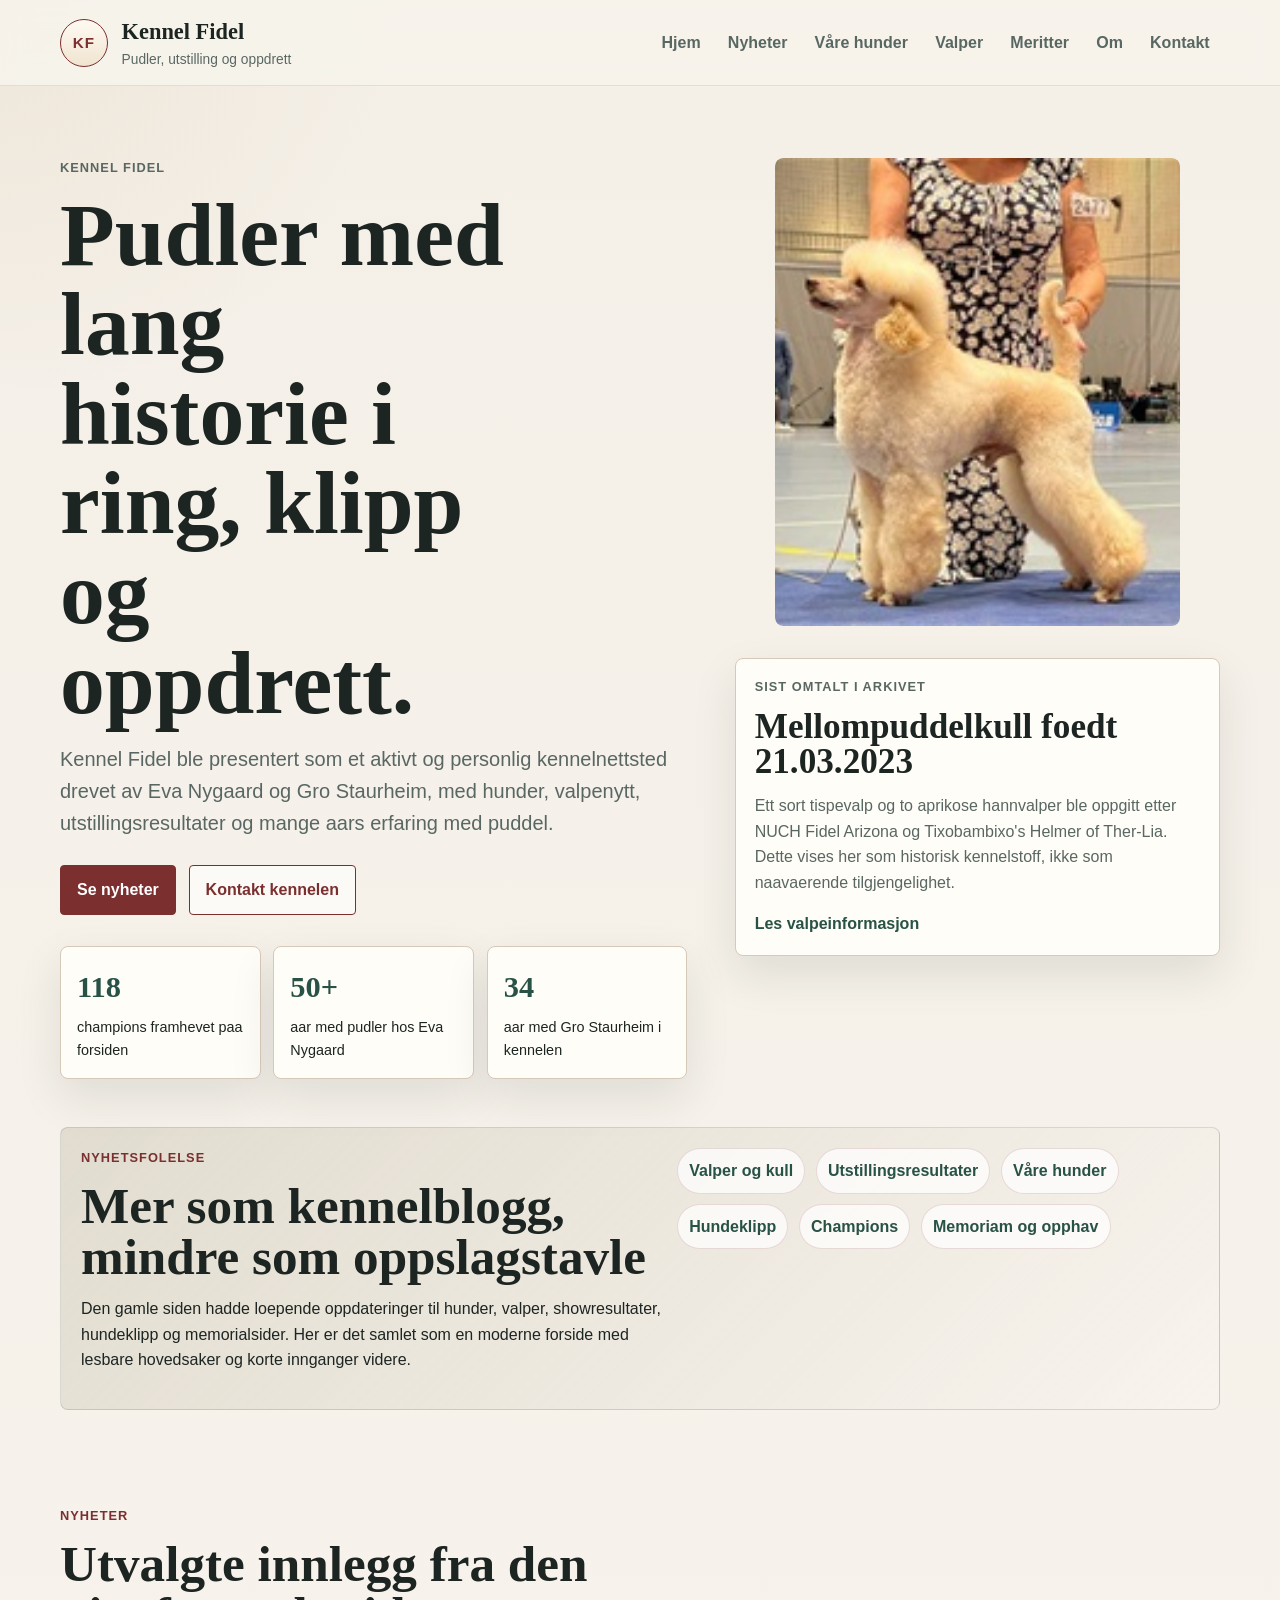
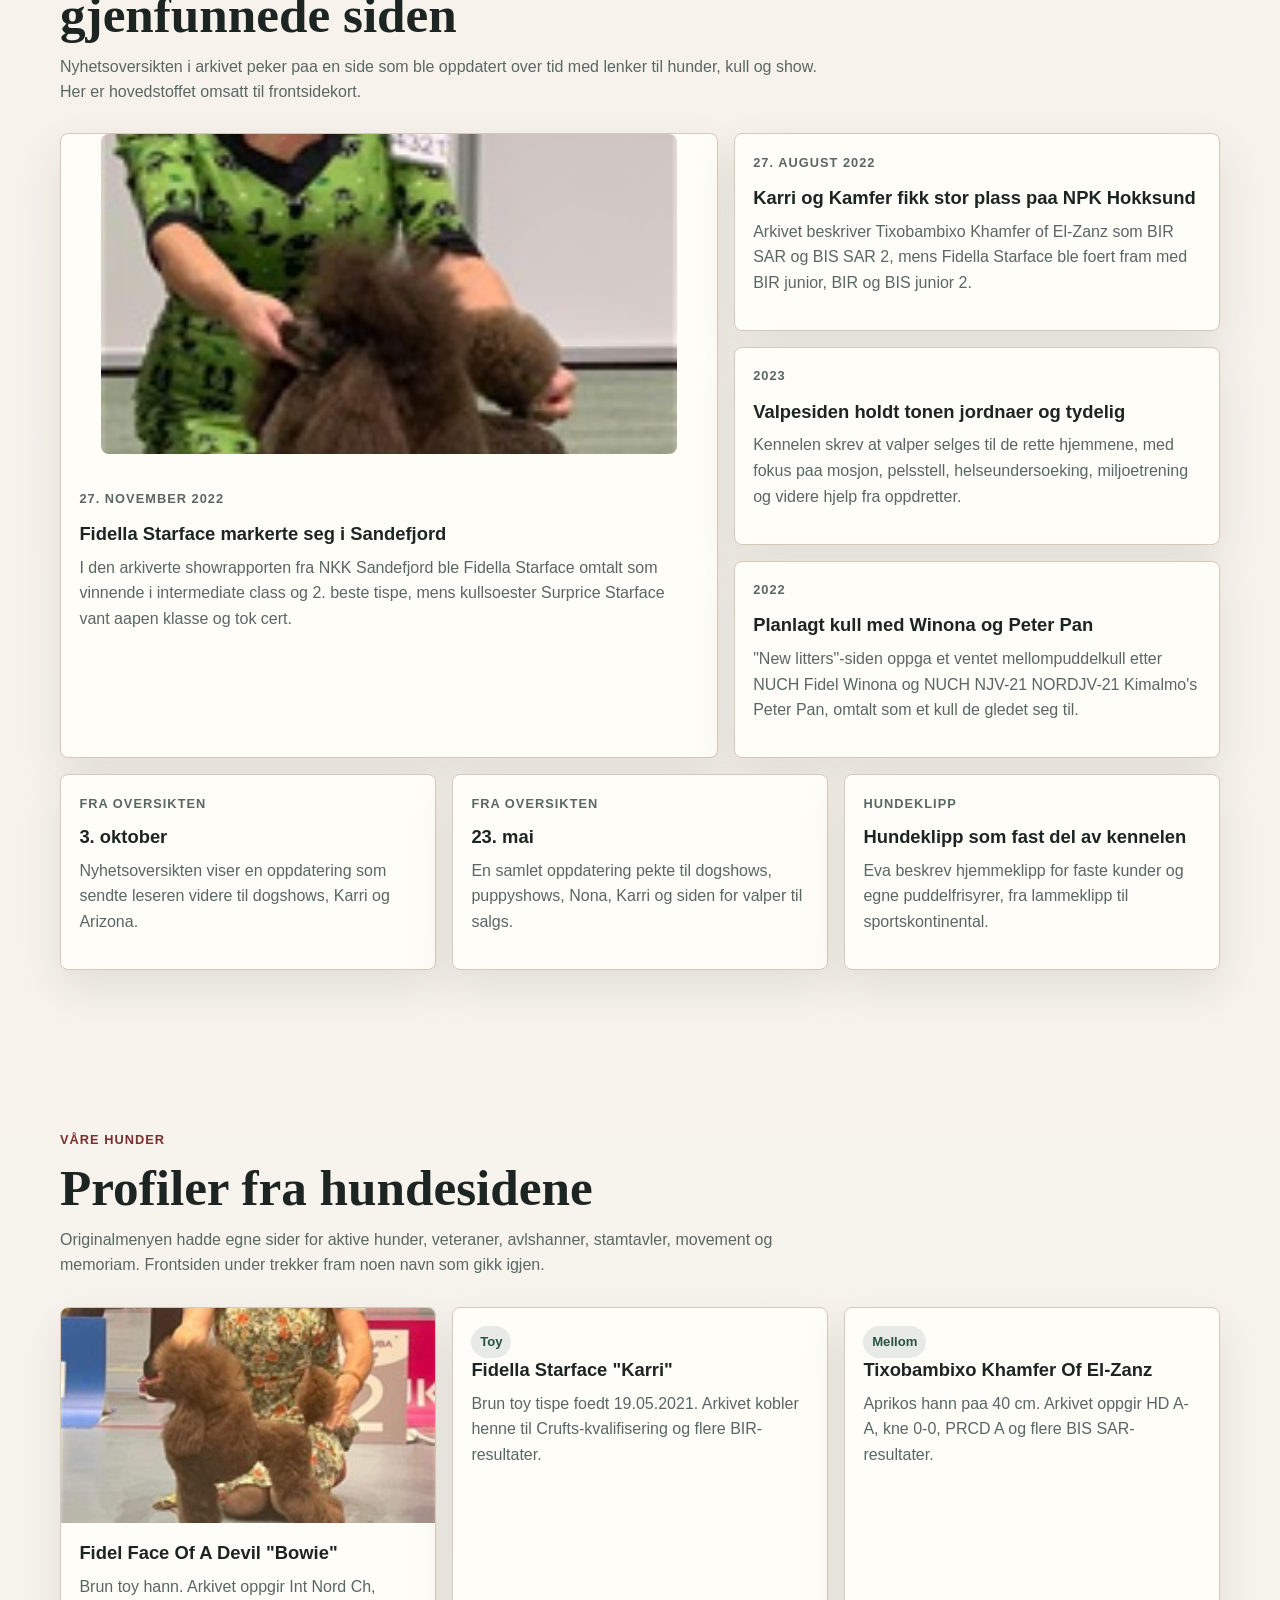
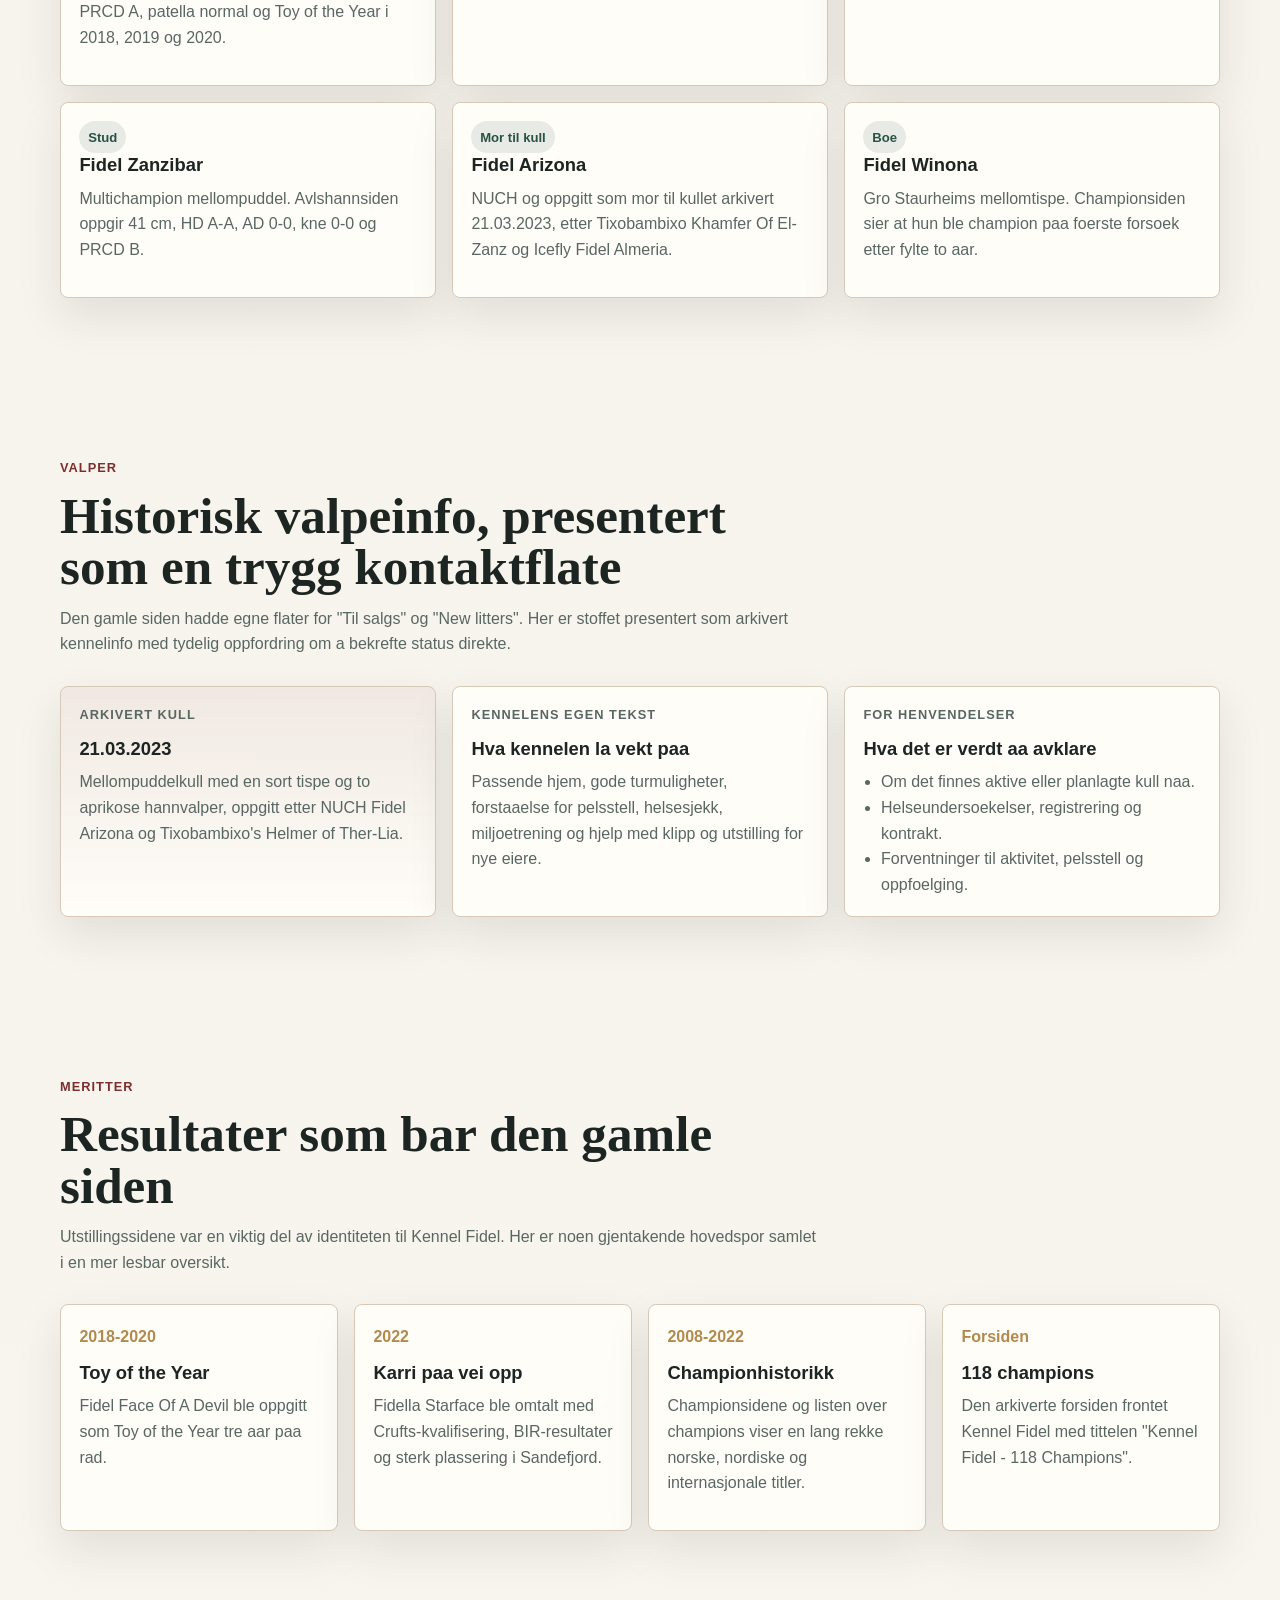
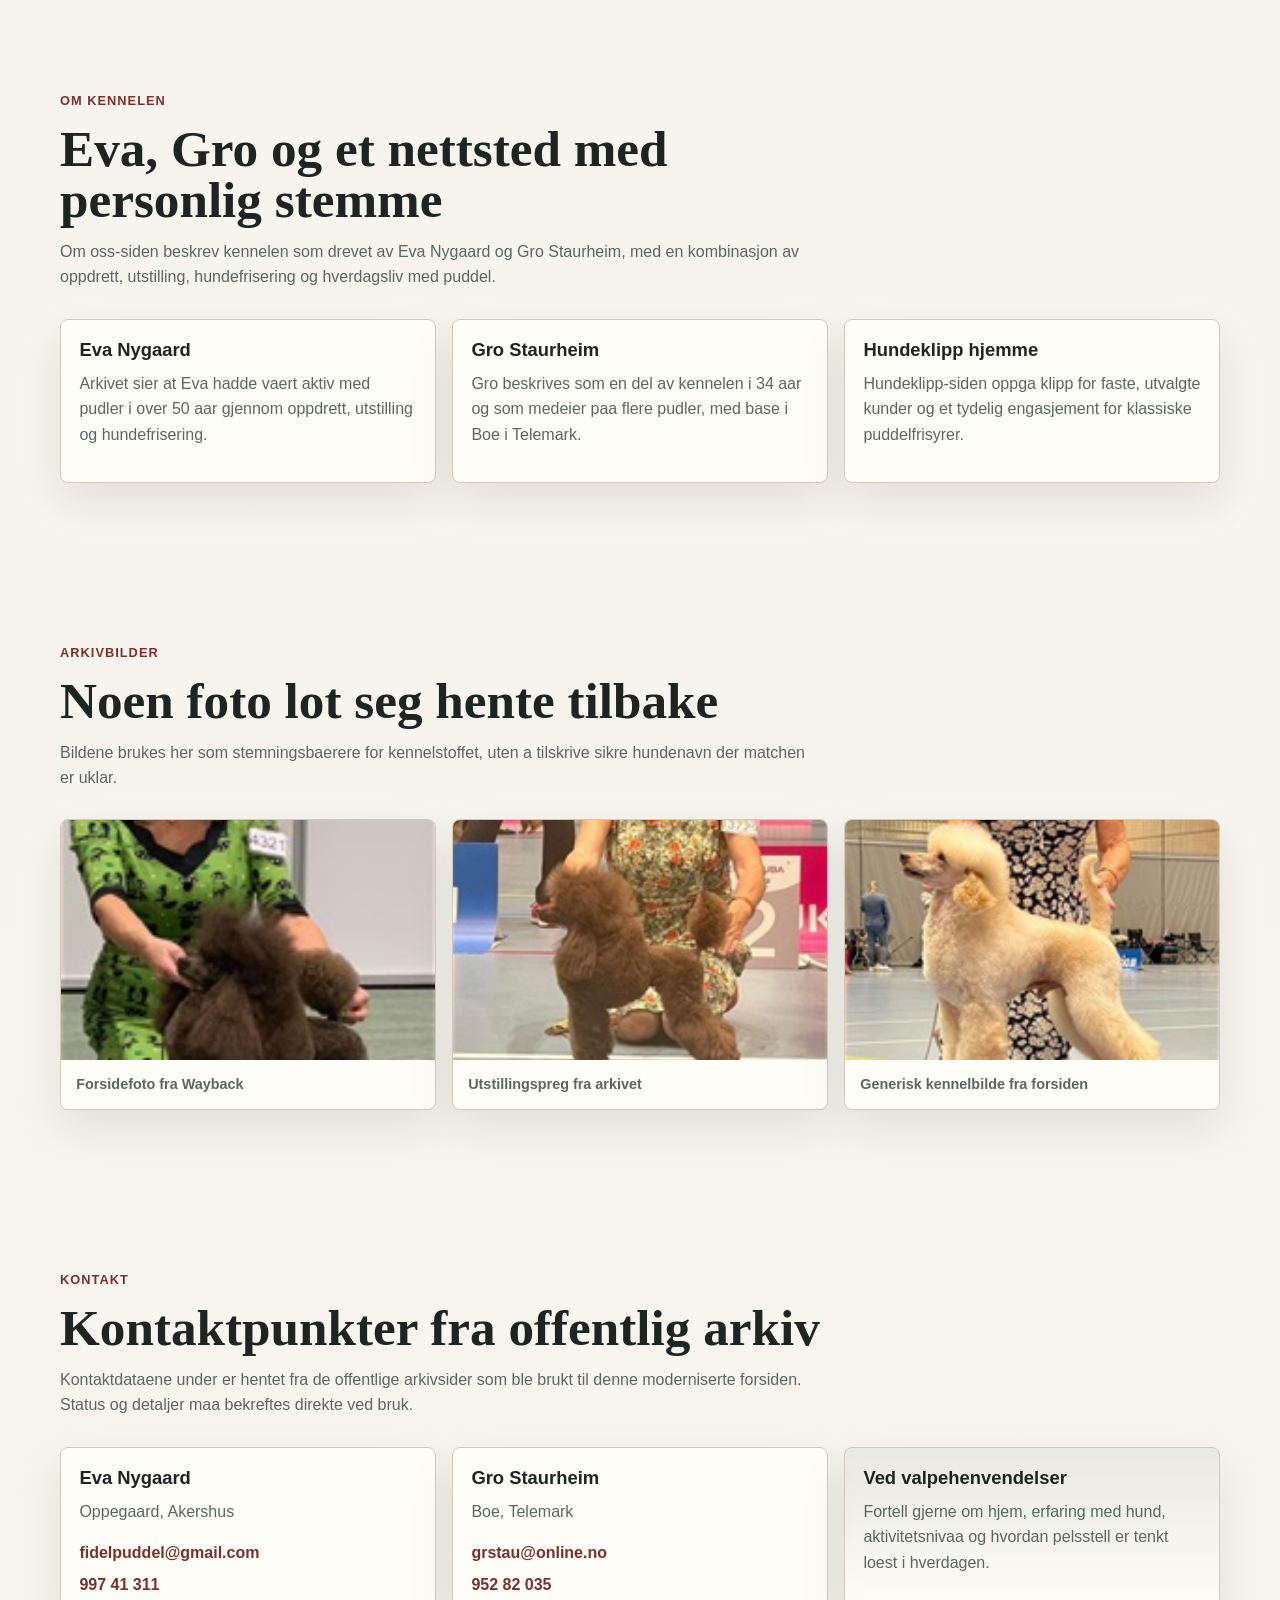
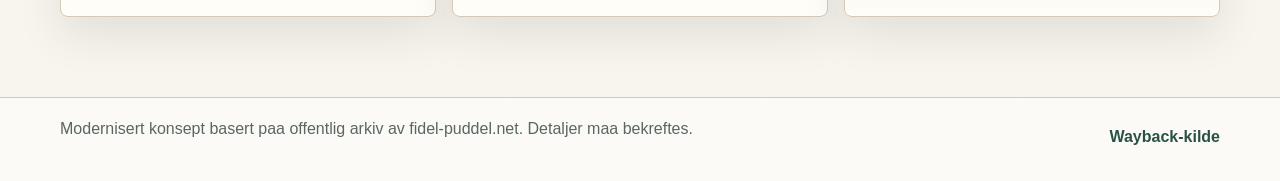
==== index.html @ 14605858 "Refocus site as kennel blog homepage" ====
<!doctype html>
<html lang="no">
  <head>
    <meta charset="utf-8">
    <meta name="viewport" content="width=device-width, initial-scale=1">
    <title>Kennel Fidel | Nyheter, hunder og valpeinfo</title>
    <meta name="description" content="Kennel Fidel samlet som en moderne kennel- og bloggforside med nyheter, hundeprofiler, valpeinformasjon og kontakt.">
    <link rel="stylesheet" href="styles.css">
  </head>
  <body>
    <a class="skip-link" href="#main">Hopp til innhold</a>

    <header class="site-header" id="top">
      <div class="shell header-row">
        <a class="brand" href="#top" aria-label="Kennel Fidel forside">
          <span class="brand-mark">KF</span>
          <span class="brand-copy">
            <strong>Kennel Fidel</strong>
            <small>Pudler, utstilling og oppdrett</small>
          </span>
        </a>
        <nav class="site-nav" aria-label="Hovedmeny">
          <a href="#hjem">Hjem</a>
          <a href="#nyheter">Nyheter</a>
          <a href="#hunder">Våre hunder</a>
          <a href="#valper">Valper</a>
          <a href="#meritter">Meritter</a>
          <a href="#om">Om</a>
          <a href="#kontakt">Kontakt</a>
        </nav>
      </div>
    </header>

    <main id="main">
      <section class="hero" id="hjem">
        <div class="shell hero-grid">
          <div class="hero-copy">
            <p class="eyebrow">Kennel Fidel</p>
            <h1>Pudler med lang historie i ring, klipp og oppdrett.</h1>
            <p class="lead">
              Kennel Fidel ble presentert som et aktivt og personlig kennelnettsted drevet av
              Eva Nygaard og Gro Staurheim, med hunder, valpenytt, utstillingsresultater og
              mange aars erfaring med puddel.
            </p>
            <div class="hero-actions">
              <a class="button primary" href="#nyheter">Se nyheter</a>
              <a class="button secondary" href="#kontakt">Kontakt kennelen</a>
            </div>
            <ul class="hero-facts" aria-label="Hurtigfakta">
              <li>
                <strong>118</strong>
                <span>champions framhevet paa forsiden</span>
              </li>
              <li>
                <strong>50+</strong>
                <span>aar med pudler hos Eva Nygaard</span>
              </li>
              <li>
                <strong>34</strong>
                <span>aar med Gro Staurheim i kennelen</span>
              </li>
            </ul>
          </div>

          <div class="hero-rail">
            <figure class="hero-photo">
              <img src="assets/photos/archive-dog-04.jpg" alt="Lys puddel oppstilt paa hundeutstilling">
            </figure>
            <article class="latest-card">
              <p class="card-label">Sist omtalt i arkivet</p>
              <h2>Mellompuddelkull foedt 21.03.2023</h2>
              <p>
                Ett sort tispevalp og to aprikose hannvalper ble oppgitt etter NUCH Fidel
                Arizona og Tixobambixo's Helmer of Ther-Lia. Dette vises her som historisk
                kennelstoff, ikke som naavaerende tilgjengelighet.
              </p>
              <a class="text-link" href="#valper">Les valpeinformasjon</a>
            </article>
          </div>
        </div>
      </section>

      <section class="overview-band">
        <div class="shell overview-grid">
          <article>
            <p class="band-kicker">Nyhetsfolelse</p>
            <h2>Mer som kennelblogg, mindre som oppslagstavle</h2>
            <p>
              Den gamle siden hadde loepende oppdateringer til hunder, valper, showresultater,
              hundeklipp og memorialsider. Her er det samlet som en moderne forside med
              lesbare hovedsaker og korte innganger videre.
            </p>
          </article>
          <div class="band-list" aria-label="Temaer fra originalsidene">
            <span>Valper og kull</span>
            <span>Utstillingsresultater</span>
            <span>Våre hunder</span>
            <span>Hundeklipp</span>
            <span>Champions</span>
            <span>Memoriam og opphav</span>
          </div>
        </div>
      </section>

      <section class="section shell" id="nyheter">
        <div class="section-heading">
          <p class="eyebrow">Nyheter</p>
          <h2>Utvalgte innlegg fra den gjenfunnede siden</h2>
          <p>
            Nyhetsoversikten i arkivet peker paa en side som ble oppdatert over tid med lenker
            til hunder, kull og show. Her er hovedstoffet omsatt til frontsidekort.
          </p>
        </div>

        <div class="news-layout">
          <article class="feature-story">
            <figure>
              <img src="assets/photos/archive-dog-02.jpg" alt="Puddel fotografert i utstillingsoppsett">
            </figure>
            <div class="story-body">
              <p class="story-date">27. november 2022</p>
              <h3>Fidella Starface markerte seg i Sandefjord</h3>
              <p>
                I den arkiverte showrapporten fra NKK Sandefjord ble Fidella Starface omtalt
                som vinnende i intermediate class og 2. beste tispe, mens kullsoester
                Surprice Starface vant aapen klasse og tok cert.
              </p>
            </div>
          </article>

          <div class="story-stack">
            <article class="story-card">
              <p class="story-date">27. august 2022</p>
              <h3>Karri og Kamfer fikk stor plass paa NPK Hokksund</h3>
              <p>
                Arkivet beskriver Tixobambixo Khamfer of El-Zanz som BIR SAR og BIS SAR 2,
                mens Fidella Starface ble foert fram med BIR junior, BIR og BIS junior 2.
              </p>
            </article>
            <article class="story-card">
              <p class="story-date">2023</p>
              <h3>Valpesiden holdt tonen jordnaer og tydelig</h3>
              <p>
                Kennelen skrev at valper selges til de rette hjemmene, med fokus paa mosjon,
                pelsstell, helseundersoeking, miljoetrening og videre hjelp fra oppdretter.
              </p>
            </article>
            <article class="story-card">
              <p class="story-date">2022</p>
              <h3>Planlagt kull med Winona og Peter Pan</h3>
              <p>
                "New litters"-siden oppga et ventet mellompuddelkull etter NUCH Fidel Winona
                og NUCH NJV-21 NORDJV-21 Kimalmo's Peter Pan, omtalt som et kull de gledet seg til.
              </p>
            </article>
          </div>
        </div>

        <div class="post-grid">
          <article class="post-card">
            <p class="card-label">Fra oversikten</p>
            <h3>3. oktober</h3>
            <p>Nyhetsoversikten viser en oppdatering som sendte leseren videre til dogshows, Karri og Arizona.</p>
          </article>
          <article class="post-card">
            <p class="card-label">Fra oversikten</p>
            <h3>23. mai</h3>
            <p>En samlet oppdatering pekte til dogshows, puppyshows, Nona, Karri og siden for valper til salgs.</p>
          </article>
          <article class="post-card">
            <p class="card-label">Hundeklipp</p>
            <h3>Hundeklipp som fast del av kennelen</h3>
            <p>Eva beskrev hjemmeklipp for faste kunder og egne puddelfrisyrer, fra lammeklipp til sportskontinental.</p>
          </article>
        </div>
      </section>

      <section class="section shell dogs-section" id="hunder">
        <div class="section-heading">
          <p class="eyebrow">Våre hunder</p>
          <h2>Profiler fra hundesidene</h2>
          <p>
            Originalmenyen hadde egne sider for aktive hunder, veteraner, avlshanner,
            stamtavler, movement og memoriam. Frontsiden under trekker fram noen navn som gikk igjen.
          </p>
        </div>

        <div class="dog-grid">
          <article class="dog-card dog-card-photo">
            <figure>
              <img src="assets/photos/archive-dog-03.jpg" alt="Puddel fotografert paa utstilling">
            </figure>
            <div class="dog-copy">
              <h3>Fidel Face Of A Devil "Bowie"</h3>
              <p>Brun toy hann. Arkivet oppgir Int Nord Ch, PRCD A, patella normal og Toy of the Year i 2018, 2019 og 2020.</p>
            </div>
          </article>

          <article class="dog-card">
            <div class="dog-badge">Toy</div>
            <h3>Fidella Starface "Karri"</h3>
            <p>Brun toy tispe foedt 19.05.2021. Arkivet kobler henne til Crufts-kvalifisering og flere BIR-resultater.</p>
          </article>

          <article class="dog-card">
            <div class="dog-badge">Mellom</div>
            <h3>Tixobambixo Khamfer Of El-Zanz</h3>
            <p>Aprikos hann paa 40 cm. Arkivet oppgir HD A-A, kne 0-0, PRCD A og flere BIS SAR-resultater.</p>
          </article>

          <article class="dog-card">
            <div class="dog-badge">Stud</div>
            <h3>Fidel Zanzibar</h3>
            <p>Multichampion mellompuddel. Avlshannsiden oppgir 41 cm, HD A-A, AD 0-0, kne 0-0 og PRCD B.</p>
          </article>

          <article class="dog-card">
            <div class="dog-badge">Mor til kull</div>
            <h3>Fidel Arizona</h3>
            <p>NUCH og oppgitt som mor til kullet arkivert 21.03.2023, etter Tixobambixo Khamfer Of El-Zanz og Icefly Fidel Almeria.</p>
          </article>

          <article class="dog-card">
            <div class="dog-badge">Boe</div>
            <h3>Fidel Winona</h3>
            <p>Gro Staurheims mellomtispe. Championsiden sier at hun ble champion paa foerste forsoek etter fylte to aar.</p>
          </article>
        </div>
      </section>

      <section class="section shell puppies-section" id="valper">
        <div class="section-heading">
          <p class="eyebrow">Valper</p>
          <h2>Historisk valpeinfo, presentert som en trygg kontaktflate</h2>
          <p>
            Den gamle siden hadde egne flater for "Til salgs" og "New litters". Her er stoffet
            presentert som arkivert kennelinfo med tydelig oppfordring om a bekrefte status direkte.
          </p>
        </div>

        <div class="puppy-grid">
          <article class="puppy-card emphasis">
            <p class="card-label">Arkivert kull</p>
            <h3>21.03.2023</h3>
            <p>
              Mellompuddelkull med en sort tispe og to aprikose hannvalper, oppgitt etter
              NUCH Fidel Arizona og Tixobambixo's Helmer of Ther-Lia.
            </p>
          </article>

          <article class="puppy-card">
            <p class="card-label">Kennelens egen tekst</p>
            <h3>Hva kennelen la vekt paa</h3>
            <p>
              Passende hjem, gode turmuligheter, forstaaelse for pelsstell, helsesjekk,
              miljoetrening og hjelp med klipp og utstilling for nye eiere.
            </p>
          </article>

          <article class="puppy-card">
            <p class="card-label">For henvendelser</p>
            <h3>Hva det er verdt aa avklare</h3>
            <ul>
              <li>Om det finnes aktive eller planlagte kull naa.</li>
              <li>Helseundersoekelser, registrering og kontrakt.</li>
              <li>Forventninger til aktivitet, pelsstell og oppfoelging.</li>
            </ul>
          </article>
        </div>
      </section>

      <section class="section shell merits-section" id="meritter">
        <div class="section-heading">
          <p class="eyebrow">Meritter</p>
          <h2>Resultater som bar den gamle siden</h2>
          <p>
            Utstillingssidene var en viktig del av identiteten til Kennel Fidel. Her er noen
            gjentakende hovedspor samlet i en mer lesbar oversikt.
          </p>
        </div>

        <div class="merit-grid">
          <article class="merit-card">
            <span>2018-2020</span>
            <h3>Toy of the Year</h3>
            <p>Fidel Face Of A Devil ble oppgitt som Toy of the Year tre aar paa rad.</p>
          </article>
          <article class="merit-card">
            <span>2022</span>
            <h3>Karri paa vei opp</h3>
            <p>Fidella Starface ble omtalt med Crufts-kvalifisering, BIR-resultater og sterk plassering i Sandefjord.</p>
          </article>
          <article class="merit-card">
            <span>2008-2022</span>
            <h3>Championhistorikk</h3>
            <p>Championsidene og listen over champions viser en lang rekke norske, nordiske og internasjonale titler.</p>
          </article>
          <article class="merit-card">
            <span>Forsiden</span>
            <h3>118 champions</h3>
            <p>Den arkiverte forsiden frontet Kennel Fidel med tittelen "Kennel Fidel - 118 Champions".</p>
          </article>
        </div>
      </section>

      <section class="section shell about-section" id="om">
        <div class="section-heading">
          <p class="eyebrow">Om kennelen</p>
          <h2>Eva, Gro og et nettsted med personlig stemme</h2>
          <p>
            Om oss-siden beskrev kennelen som drevet av Eva Nygaard og Gro Staurheim, med
            en kombinasjon av oppdrett, utstilling, hundefrisering og hverdagsliv med puddel.
          </p>
        </div>

        <div class="about-grid">
          <article class="about-card">
            <h3>Eva Nygaard</h3>
            <p>Arkivet sier at Eva hadde vaert aktiv med pudler i over 50 aar gjennom oppdrett, utstilling og hundefrisering.</p>
          </article>
          <article class="about-card">
            <h3>Gro Staurheim</h3>
            <p>Gro beskrives som en del av kennelen i 34 aar og som medeier paa flere pudler, med base i Boe i Telemark.</p>
          </article>
          <article class="about-card">
            <h3>Hundeklipp hjemme</h3>
            <p>Hundeklipp-siden oppga klipp for faste, utvalgte kunder og et tydelig engasjement for klassiske puddelfrisyrer.</p>
          </article>
        </div>
      </section>

      <section class="section shell gallery-section">
        <div class="section-heading">
          <p class="eyebrow">Arkivbilder</p>
          <h2>Noen foto lot seg hente tilbake</h2>
          <p>Bildene brukes her som stemningsbaerere for kennelstoffet, uten a tilskrive sikre hundenavn der matchen er uklar.</p>
        </div>

        <div class="gallery-grid">
          <figure class="gallery-card">
            <img src="assets/photos/archive-dog-02.jpg" alt="Arkivfoto av puddel fra den opprinnelige forsiden">
            <figcaption>Forsidefoto fra Wayback</figcaption>
          </figure>
          <figure class="gallery-card">
            <img src="assets/photos/archive-dog-03.jpg" alt="Arkivfoto av puddel i utstillingsstilling">
            <figcaption>Utstillingspreg fra arkivet</figcaption>
          </figure>
          <figure class="gallery-card">
            <img src="assets/photos/archive-dog-04.jpg" alt="Arkivfoto av lys puddel paa utstilling">
            <figcaption>Generisk kennelbilde fra forsiden</figcaption>
          </figure>
        </div>
      </section>

      <section class="section shell contact-section" id="kontakt">
        <div class="section-heading">
          <p class="eyebrow">Kontakt</p>
          <h2>Kontaktpunkter fra offentlig arkiv</h2>
          <p>
            Kontaktdataene under er hentet fra de offentlige arkivsider som ble brukt til denne
            moderniserte forsiden. Status og detaljer maa bekreftes direkte ved bruk.
          </p>
        </div>

        <div class="contact-grid">
          <article class="contact-card">
            <h3>Eva Nygaard</h3>
            <p>Oppegaard, Akershus</p>
            <a href="mailto:fidelpuddel@gmail.com">fidelpuddel@gmail.com</a>
            <a href="tel:+4799741311">997 41 311</a>
          </article>
          <article class="contact-card">
            <h3>Gro Staurheim</h3>
            <p>Boe, Telemark</p>
            <a href="mailto:grstau@online.no">grstau@online.no</a>
            <a href="tel:+4795282035">952 82 035</a>
          </article>
          <article class="contact-card inquiry-card">
            <h3>Ved valpehenvendelser</h3>
            <p>Fortell gjerne om hjem, erfaring med hund, aktivitetsnivaa og hvordan pelsstell er tenkt loest i hverdagen.</p>
          </article>
        </div>
      </section>
    </main>

    <footer class="site-footer">
      <div class="shell footer-row">
        <p>Modernisert konsept basert paa offentlig arkiv av fidel-puddel.net. Detaljer maa bekreftes.</p>
        <a href="https://web.archive.org/web/20240420101610/https://www.fidel-puddel.net/">Wayback-kilde</a>
      </div>
    </footer>
  </body>
</html>
---- styles.css ----
:root {
  --ink: #1d2522;
  --muted: #596763;
  --paper: #f7f3ec;
  --surface: #fffdf8;
  --surface-strong: #f1e8db;
  --line: #d7c9b8;
  --brand: #7b2f2f;
  --brand-deep: #5b2121;
  --forest: #295247;
  --gold: #b38a4d;
  --shadow: 0 18px 45px rgba(29, 37, 34, 0.1);
  color-scheme: light;
}

* {
  box-sizing: border-box;
}

html {
  scroll-behavior: smooth;
}

body {
  margin: 0;
  color: var(--ink);
  background:
    radial-gradient(circle at top left, rgba(179, 138, 77, 0.09), transparent 25rem),
    linear-gradient(180deg, #f4efe7 0%, var(--paper) 28%, #f8f5ef 100%);
  font-family: "Trebuchet MS", "Avenir Next", "Segoe UI", sans-serif;
  line-height: 1.6;
}

img {
  display: block;
  max-width: 100%;
}

a {
  color: inherit;
}

h1,
h2,
h3,
p,
ul,
figure {
  margin-top: 0;
}

.skip-link {
  position: absolute;
  left: 1rem;
  top: 0.75rem;
  transform: translateY(-160%);
  padding: 0.5rem 0.8rem;
  background: var(--ink);
  color: #fff;
  border-radius: 4px;
  z-index: 20;
}

.skip-link:focus {
  transform: translateY(0);
}

.shell {
  width: min(1160px, calc(100% - 2rem));
  margin: 0 auto;
}

.site-header {
  position: sticky;
  top: 0;
  z-index: 10;
  border-bottom: 1px solid rgba(123, 47, 47, 0.12);
  background: rgba(247, 243, 236, 0.92);
  backdrop-filter: blur(14px);
}

.header-row,
.footer-row {
  display: flex;
  align-items: center;
  justify-content: space-between;
  gap: 1rem;
}

.header-row {
  padding: 0.85rem 0;
}

.brand {
  display: inline-flex;
  align-items: center;
  gap: 0.85rem;
  text-decoration: none;
  min-width: 0;
}

.brand-mark {
  display: grid;
  place-items: center;
  width: 48px;
  height: 48px;
  border-radius: 50%;
  border: 1px solid var(--brand);
  background: linear-gradient(180deg, #fffaf3, #f0e4d0);
  color: var(--brand);
  font: 700 0.95rem/1 "Trebuchet MS", sans-serif;
  letter-spacing: 0.08em;
}

.brand-copy strong,
.brand-copy small {
  display: block;
}

.brand-copy strong {
  font-family: Georgia, "Times New Roman", serif;
  font-size: 1.4rem;
  font-weight: 700;
}

.brand-copy small {
  color: var(--muted);
  font-size: 0.86rem;
}

.site-nav {
  display: flex;
  flex-wrap: wrap;
  justify-content: flex-end;
  gap: 0.4rem;
}

.site-nav a {
  padding: 0.45rem 0.65rem;
  color: var(--muted);
  text-decoration: none;
  border-radius: 4px;
  font-weight: 700;
}

.site-nav a:hover,
.site-nav a:focus-visible,
.text-link:hover,
.text-link:focus-visible {
  color: var(--brand-deep);
}

.hero {
  padding: clamp(2.5rem, 6vw, 4.5rem) 0 clamp(2rem, 5vw, 3rem);
}

.hero-grid {
  display: grid;
  grid-template-columns: minmax(0, 1.1fr) minmax(320px, 0.85fr);
  gap: clamp(1.5rem, 4vw, 3rem);
  align-items: start;
}

.eyebrow,
.card-label,
.band-kicker,
.story-date {
  color: var(--brand);
  font-size: 0.8rem;
  font-weight: 800;
  letter-spacing: 0.08em;
  text-transform: uppercase;
}

.eyebrow,
.card-label,
.band-kicker {
  margin-bottom: 0.7rem;
}

h1,
h2 {
  font-family: Georgia, "Times New Roman", serif;
  line-height: 1;
  letter-spacing: 0;
}

h1 {
  margin-bottom: 1rem;
  font-size: clamp(3rem, 7vw, 5.7rem);
  max-width: 10ch;
}

h2 {
  margin-bottom: 0.85rem;
  font-size: clamp(2rem, 4vw, 3.2rem);
}

h3 {
  margin-bottom: 0.55rem;
  font-size: 1.15rem;
  line-height: 1.3;
}

.lead,
.section-heading p:not(.eyebrow),
.hero-copy p,
.latest-card p,
.story-body p,
.story-card p,
.post-card p,
.dog-card p,
.puppy-card p,
.puppy-card li,
.merit-card p,
.about-card p,
.contact-card p,
.site-footer p {
  color: var(--muted);
}

.lead {
  max-width: 58ch;
  font-size: clamp(1.05rem, 2vw, 1.25rem);
}

.hero-actions {
  display: flex;
  flex-wrap: wrap;
  gap: 0.8rem;
  margin: 1.6rem 0 1.9rem;
}

.button {
  display: inline-flex;
  min-height: 46px;
  align-items: center;
  justify-content: center;
  padding: 0.72rem 1rem;
  border-radius: 4px;
  border: 1px solid var(--brand);
  text-decoration: none;
  font-weight: 800;
}

.button.primary {
  background: var(--brand);
  color: #fff;
}

.button.secondary {
  color: var(--brand);
  background: rgba(255, 255, 255, 0.66);
}

.hero-facts {
  display: grid;
  grid-template-columns: repeat(3, minmax(0, 1fr));
  gap: 0.8rem;
  list-style: none;
  padding: 0;
  margin: 0;
}

.hero-facts li,
.latest-card,
.feature-story,
.story-card,
.post-card,
.dog-card,
.puppy-card,
.merit-card,
.about-card,
.contact-card,
.gallery-card {
  border: 1px solid var(--line);
  border-radius: 8px;
  background: var(--surface);
  box-shadow: var(--shadow);
}

.hero-facts li {
  padding: 1rem;
}

.hero-facts strong {
  display: block;
  margin-bottom: 0.3rem;
  font-family: Georgia, "Times New Roman", serif;
  font-size: 1.9rem;
  color: var(--forest);
}

.hero-facts span {
  display: block;
  font-size: 0.9rem;
}

.hero-rail {
  display: grid;
  gap: 1rem;
}

.hero-photo,
.feature-story figure,
.gallery-card {
  overflow: hidden;
  border-radius: 8px;
}

.hero-photo img {
  width: 100%;
  height: min(52vh, 520px);
  min-height: 320px;
  object-fit: cover;
  object-position: center top;
  border-radius: 8px;
  box-shadow: var(--shadow);
}

.latest-card,
.story-body,
.story-card,
.post-card,
.dog-card,
.puppy-card,
.merit-card,
.about-card,
.contact-card {
  padding: 1.15rem;
}

.latest-card h2 {
  font-size: clamp(1.5rem, 3vw, 2.2rem);
}

.text-link {
  color: var(--forest);
  text-decoration: none;
  font-weight: 800;
}

.overview-band {
  padding: 0 0 1rem;
}

.overview-grid {
  display: grid;
  grid-template-columns: minmax(0, 1fr) minmax(300px, 0.9fr);
  gap: 1rem;
  padding: 1.25rem;
  border: 1px solid rgba(41, 82, 71, 0.16);
  border-radius: 8px;
  background:
    linear-gradient(135deg, rgba(41, 82, 71, 0.08), rgba(255, 255, 255, 0.5)),
    var(--surface-strong);
}

.band-list {
  display: flex;
  flex-wrap: wrap;
  gap: 0.65rem;
  align-content: start;
}

.band-list span {
  padding: 0.55rem 0.7rem;
  border: 1px solid rgba(123, 47, 47, 0.16);
  border-radius: 999px;
  background: rgba(255, 255, 255, 0.72);
  color: var(--forest);
  font-weight: 700;
}

.section {
  padding: clamp(3rem, 7vw, 5rem) 0;
}

.section-heading {
  max-width: 760px;
  margin-bottom: 1.8rem;
}

.news-layout {
  display: grid;
  grid-template-columns: minmax(0, 1.15fr) minmax(300px, 0.85fr);
  gap: 1rem;
  margin-bottom: 1rem;
}

.feature-story {
  overflow: hidden;
}

.feature-story img {
  width: 100%;
  height: 320px;
  object-fit: cover;
}

.story-stack,
.post-grid,
.dog-grid,
.puppy-grid,
.merit-grid,
.about-grid,
.contact-grid,
.gallery-grid {
  display: grid;
  gap: 1rem;
}

.story-stack {
  grid-template-columns: 1fr;
}

.post-grid,
.about-grid {
  grid-template-columns: repeat(3, minmax(0, 1fr));
}

.dog-grid {
  grid-template-columns: repeat(3, minmax(0, 1fr));
}

.dog-card-photo {
  padding: 0;
  overflow: hidden;
}

.dog-card-photo figure {
  margin: 0;
}

.dog-card-photo img {
  width: 100%;
  height: 215px;
  object-fit: cover;
}

.dog-copy {
  padding: 1.15rem;
}

.dog-badge {
  display: inline-flex;
  align-items: center;
  min-height: 32px;
  padding: 0.2rem 0.55rem;
  border-radius: 999px;
  background: rgba(41, 82, 71, 0.11);
  color: var(--forest);
  font-size: 0.82rem;
  font-weight: 800;
}

.puppy-grid,
.contact-grid {
  grid-template-columns: repeat(3, minmax(0, 1fr));
}

.puppy-card ul {
  margin: 0;
  padding-left: 1.1rem;
}

.emphasis {
  background: linear-gradient(180deg, rgba(123, 47, 47, 0.06), rgba(255, 253, 248, 1));
}

.merit-grid {
  grid-template-columns: repeat(4, minmax(0, 1fr));
}

.merit-card span {
  display: inline-block;
  margin-bottom: 0.7rem;
  color: var(--gold);
  font-weight: 800;
}

.gallery-grid {
  grid-template-columns: repeat(3, minmax(0, 1fr));
}

.gallery-card {
  margin: 0;
  background: var(--surface);
}

.gallery-card img {
  width: 100%;
  height: 240px;
  object-fit: cover;
}

.gallery-card figcaption {
  padding: 0.8rem 0.95rem;
  color: var(--muted);
  font-size: 0.9rem;
  font-weight: 700;
}

.contact-card a {
  display: block;
  width: fit-content;
  margin-top: 0.4rem;
  color: var(--brand);
  text-decoration: none;
  font-weight: 800;
}

.inquiry-card {
  background: linear-gradient(180deg, rgba(41, 82, 71, 0.07), rgba(255, 253, 248, 1));
}

.site-footer {
  border-top: 1px solid var(--line);
  background: rgba(255, 255, 255, 0.45);
}

.footer-row {
  padding: 1.1rem 0 1.5rem;
}

.site-footer a {
  color: var(--forest);
  text-decoration: none;
  font-weight: 800;
}

@media (max-width: 980px) {
  .hero-grid,
  .overview-grid,
  .news-layout,
  .dog-grid,
  .puppy-grid,
  .merit-grid,
  .about-grid,
  .contact-grid,
  .post-grid {
    grid-template-columns: 1fr;
  }

  .hero-facts {
    grid-template-columns: 1fr;
  }
}

@media (max-width: 760px) {
  .site-header {
    position: static;
  }

  .header-row,
  .footer-row {
    align-items: flex-start;
    flex-direction: column;
  }

  .site-nav {
    justify-content: flex-start;
  }

  .gallery-grid {
    grid-template-columns: 1fr;
  }

  h1 {
    max-width: 11ch;
  }

  .hero-photo img,
  .feature-story img,
  .gallery-card img {
    height: auto;
    min-height: 0;
  }
}

@media (max-width: 520px) {
  .shell {
    width: calc(100% - 1.25rem);
  }

  .hero-actions {
    flex-direction: column;
  }

  .button {
    width: 100%;
  }

  .site-nav a {
    padding-left: 0;
  }
}
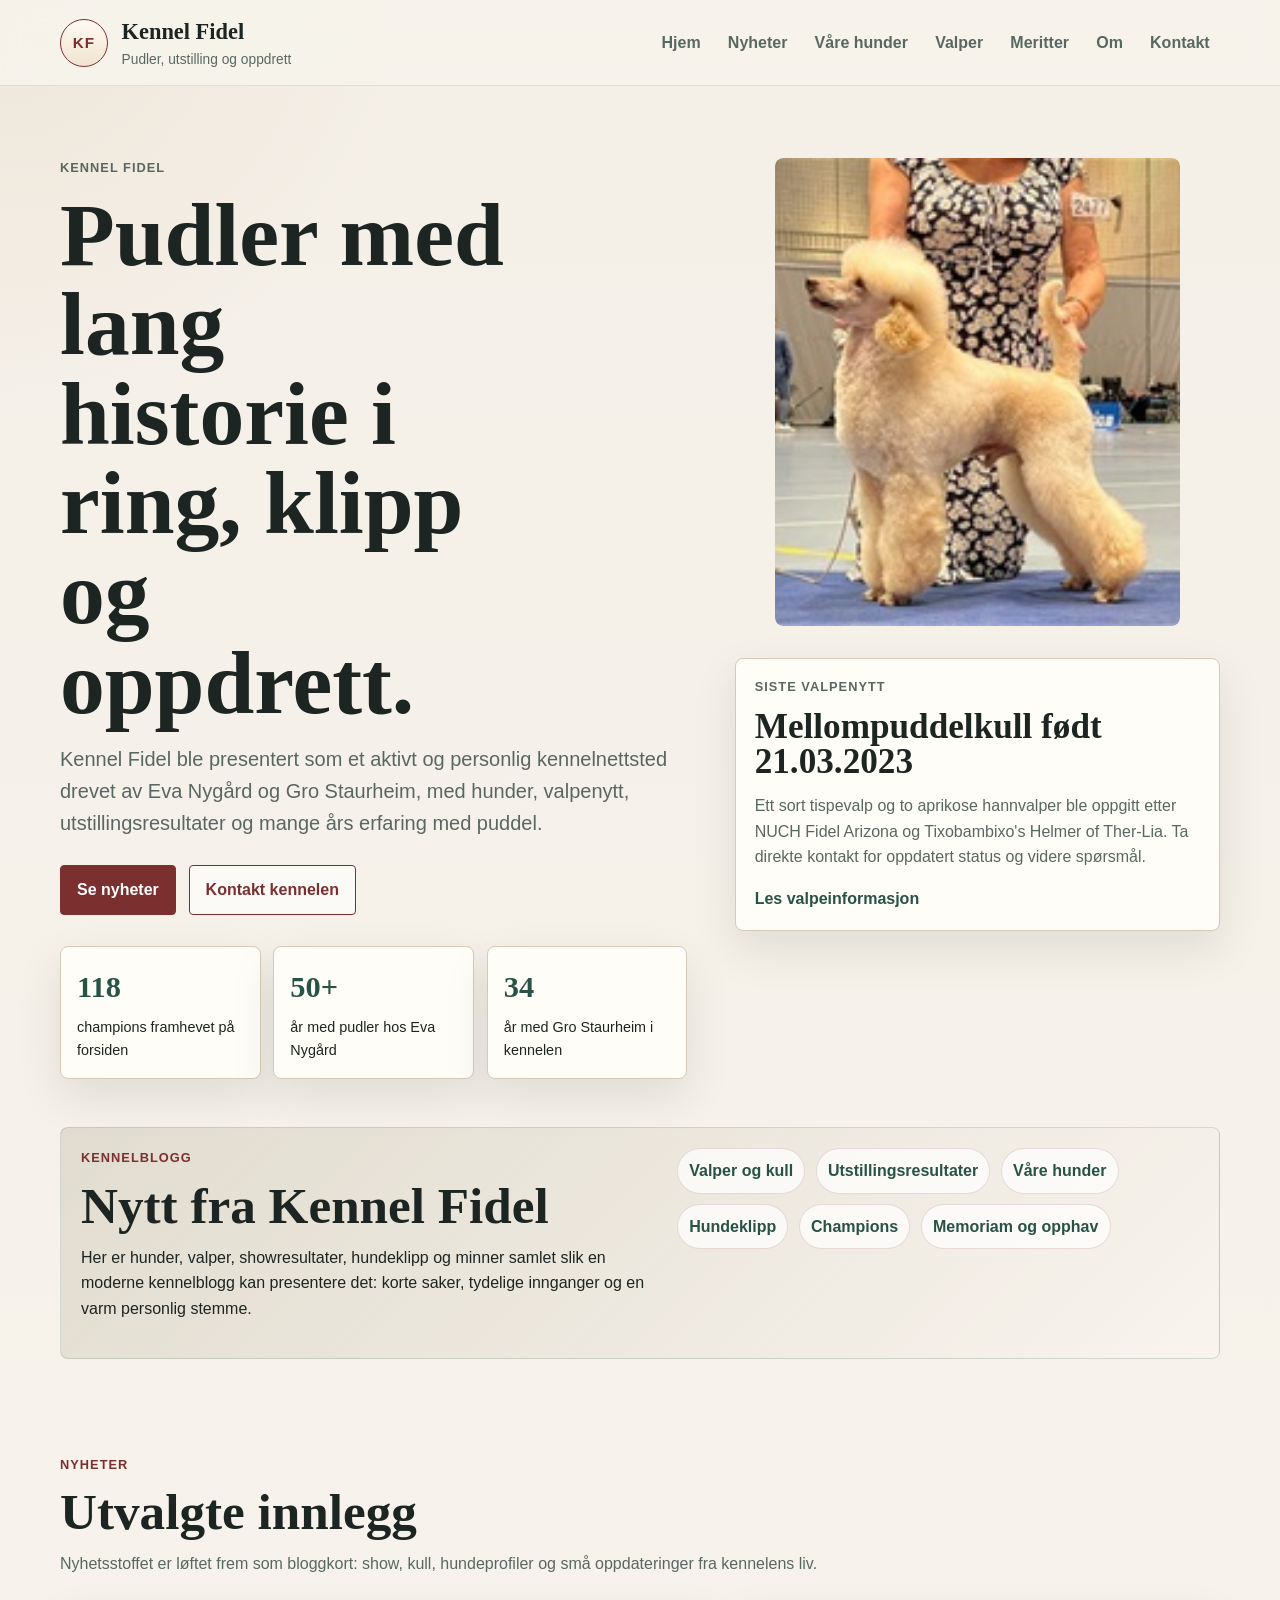
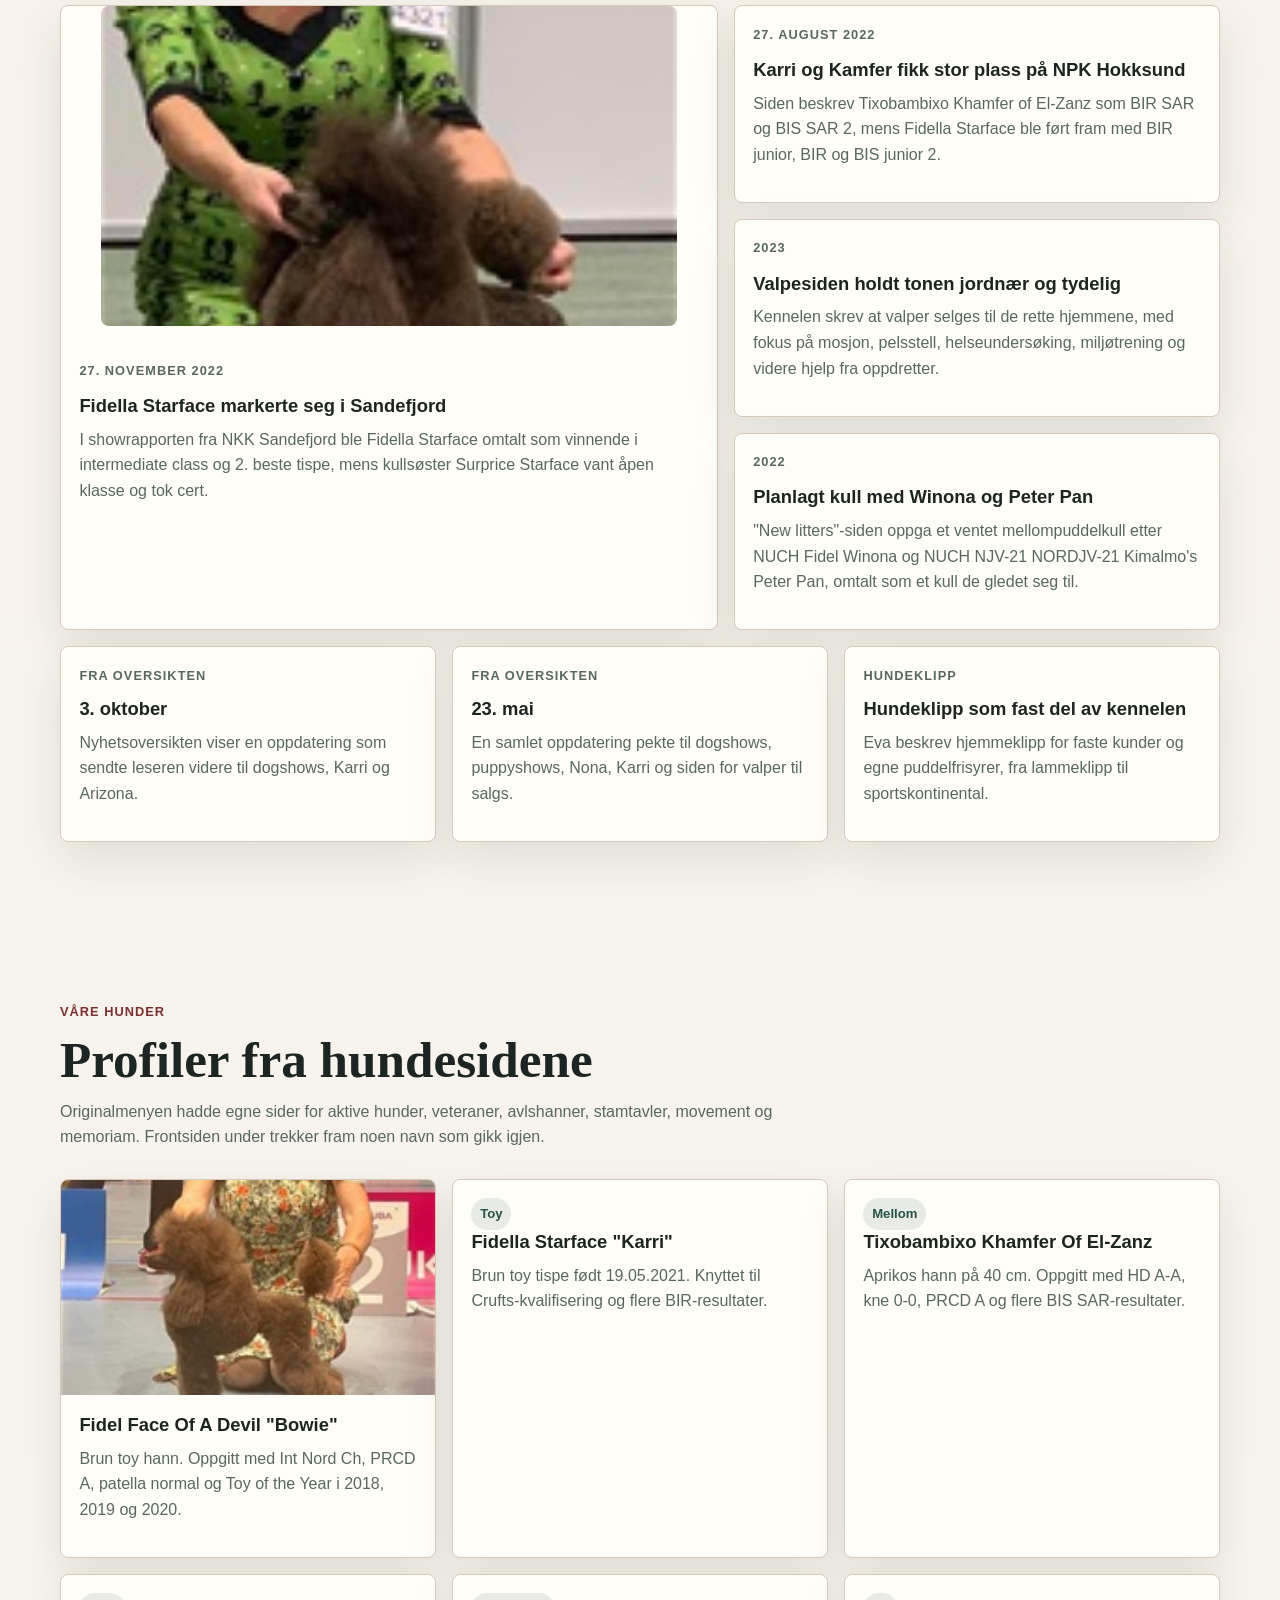
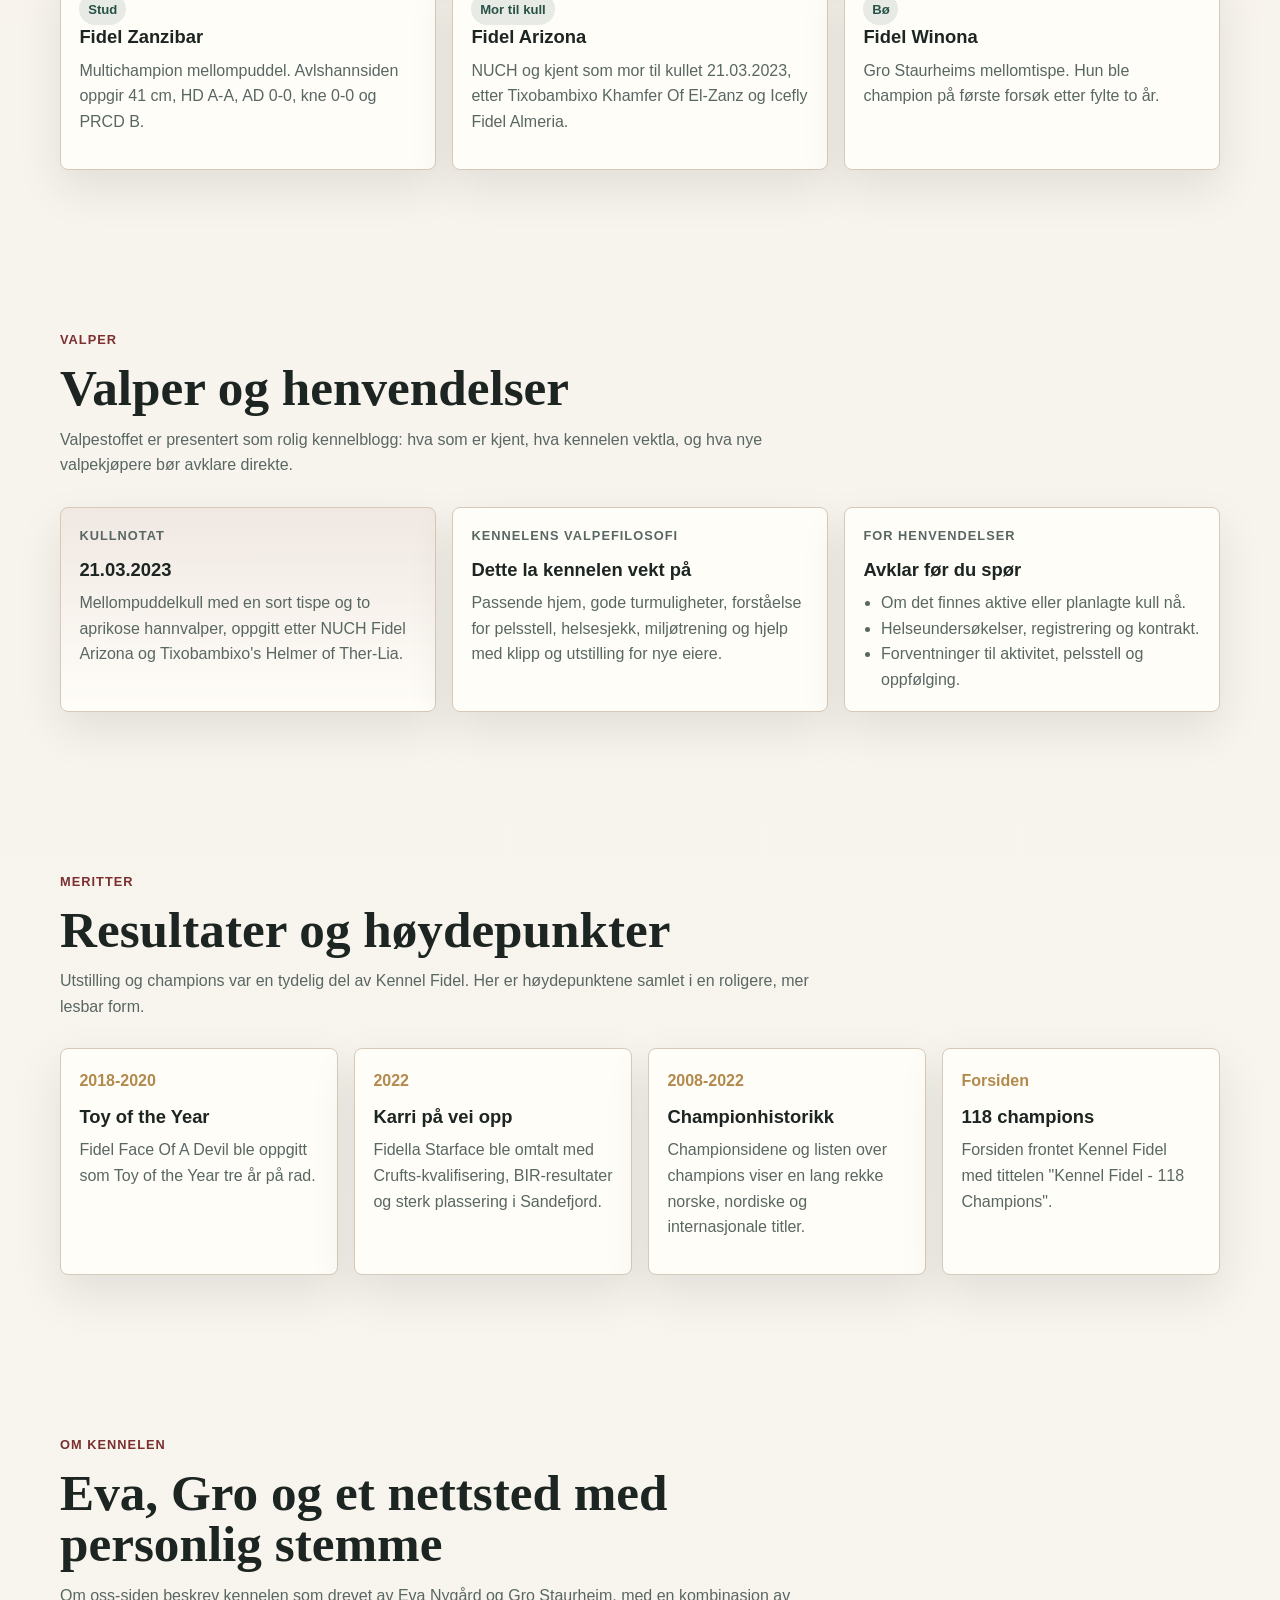
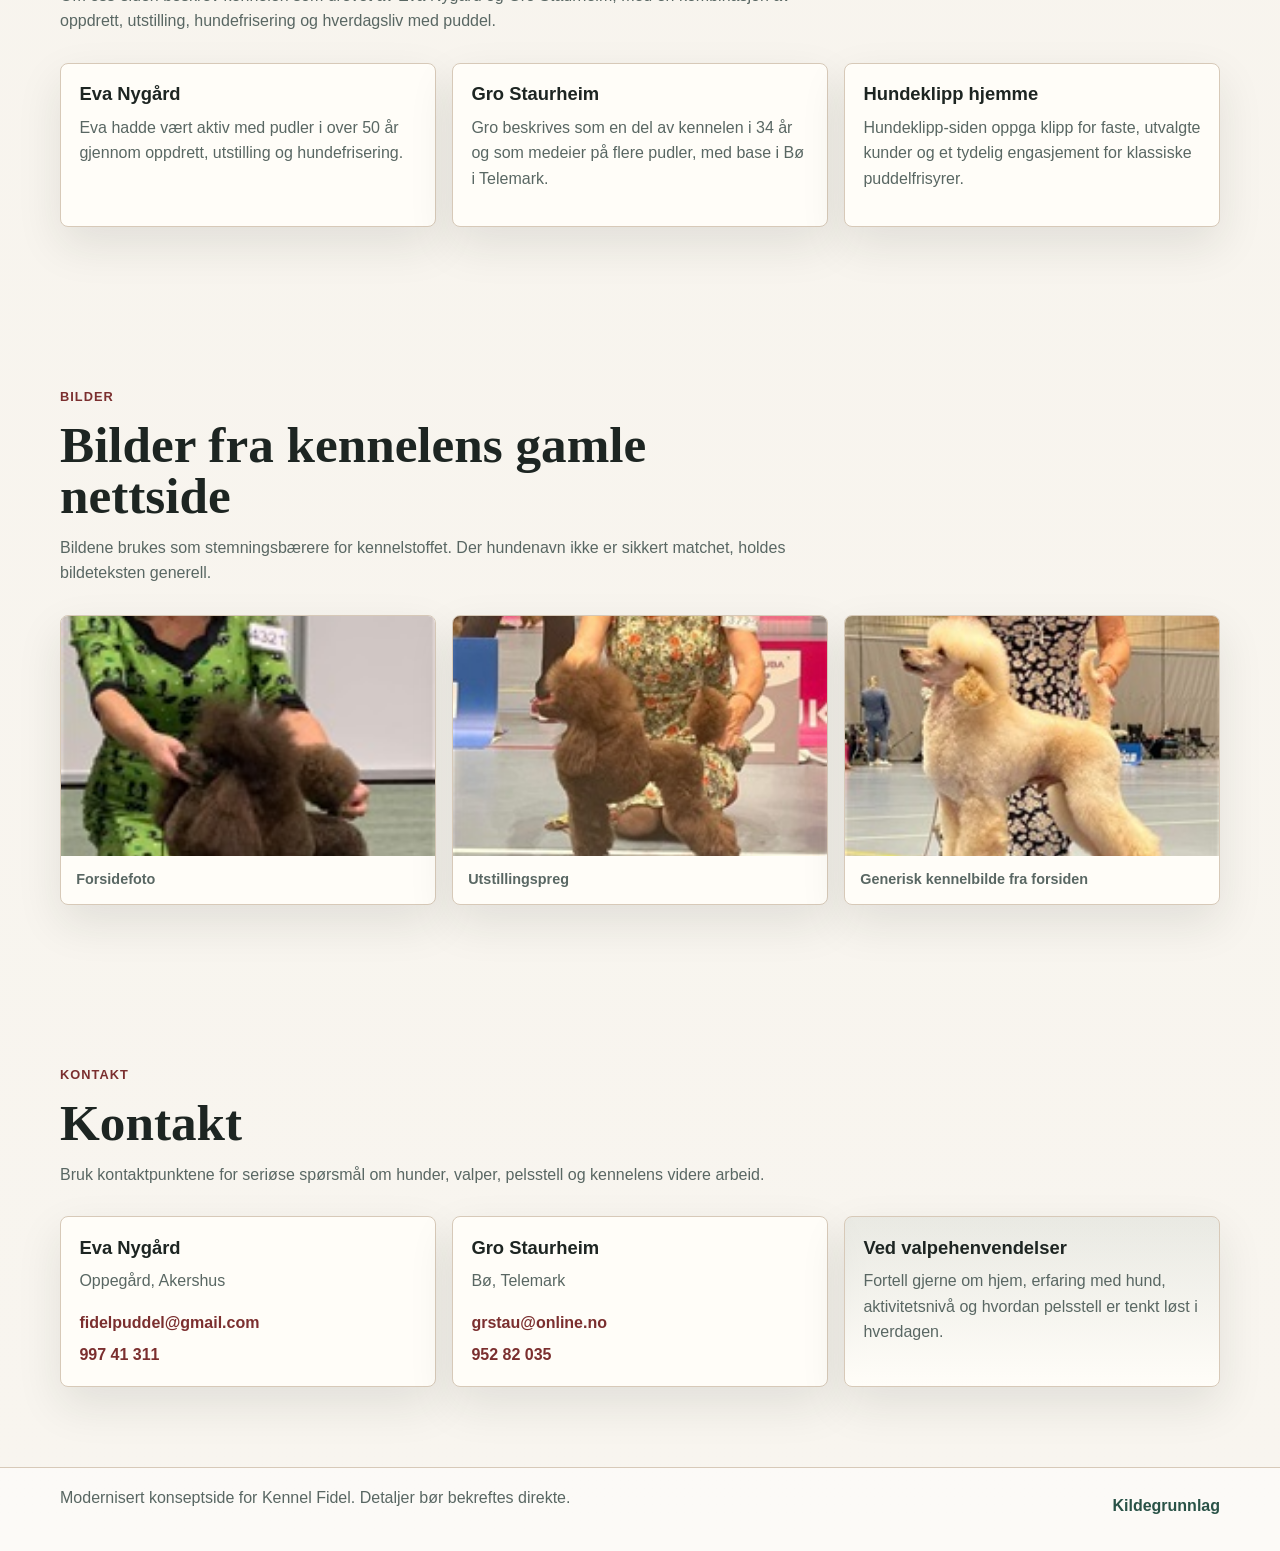
==== commit 3ce08421: "Refine homepage into kennel blog" ====
--- a/index.html
+++ b/index.html
@@ -39,8 +39,8 @@
             <h1>Pudler med lang historie i ring, klipp og oppdrett.</h1>
             <p class="lead">
               Kennel Fidel ble presentert som et aktivt og personlig kennelnettsted drevet av
-              Eva Nygaard og Gro Staurheim, med hunder, valpenytt, utstillingsresultater og
-              mange aars erfaring med puddel.
+              Eva Nygård og Gro Staurheim, med hunder, valpenytt, utstillingsresultater og
+              mange års erfaring med puddel.
             </p>
             <div class="hero-actions">
               <a class="button primary" href="#nyheter">Se nyheter</a>
@@ -49,30 +49,30 @@
             <ul class="hero-facts" aria-label="Hurtigfakta">
               <li>
                 <strong>118</strong>
-                <span>champions framhevet paa forsiden</span>
+                <span>champions framhevet på forsiden</span>
               </li>
               <li>
                 <strong>50+</strong>
-                <span>aar med pudler hos Eva Nygaard</span>
+                <span>år med pudler hos Eva Nygård</span>
               </li>
               <li>
                 <strong>34</strong>
-                <span>aar med Gro Staurheim i kennelen</span>
+                <span>år med Gro Staurheim i kennelen</span>
               </li>
             </ul>
           </div>
 
           <div class="hero-rail">
             <figure class="hero-photo">
-              <img src="assets/photos/archive-dog-04.jpg" alt="Lys puddel oppstilt paa hundeutstilling">
+              <img src="assets/photos/archive-dog-04.jpg" alt="Lys puddel oppstilt på hundeutstilling">
             </figure>
             <article class="latest-card">
-              <p class="card-label">Sist omtalt i arkivet</p>
-              <h2>Mellompuddelkull foedt 21.03.2023</h2>
+              <p class="card-label">Siste valpenytt</p>
+              <h2>Mellompuddelkull født 21.03.2023</h2>
               <p>
                 Ett sort tispevalp og to aprikose hannvalper ble oppgitt etter NUCH Fidel
-                Arizona og Tixobambixo's Helmer of Ther-Lia. Dette vises her som historisk
-                kennelstoff, ikke som naavaerende tilgjengelighet.
+                Arizona og Tixobambixo's Helmer of Ther-Lia. Ta direkte kontakt for oppdatert
+                status og videre spørsmål.
               </p>
               <a class="text-link" href="#valper">Les valpeinformasjon</a>
             </article>
@@ -83,12 +83,12 @@
       <section class="overview-band">
         <div class="shell overview-grid">
           <article>
-            <p class="band-kicker">Nyhetsfolelse</p>
-            <h2>Mer som kennelblogg, mindre som oppslagstavle</h2>
+            <p class="band-kicker">Kennelblogg</p>
+            <h2>Nytt fra Kennel Fidel</h2>
             <p>
-              Den gamle siden hadde loepende oppdateringer til hunder, valper, showresultater,
-              hundeklipp og memorialsider. Her er det samlet som en moderne forside med
-              lesbare hovedsaker og korte innganger videre.
+              Her er hunder, valper, showresultater, hundeklipp og minner samlet slik en
+              moderne kennelblogg kan presentere det: korte saker, tydelige innganger og en
+              varm personlig stemme.
             </p>
           </article>
           <div class="band-list" aria-label="Temaer fra originalsidene">
@@ -105,10 +105,10 @@
       <section class="section shell" id="nyheter">
         <div class="section-heading">
           <p class="eyebrow">Nyheter</p>
-          <h2>Utvalgte innlegg fra den gjenfunnede siden</h2>
-          <p>
-            Nyhetsoversikten i arkivet peker paa en side som ble oppdatert over tid med lenker
-            til hunder, kull og show. Her er hovedstoffet omsatt til frontsidekort.
+          <h2>Utvalgte innlegg</h2>
+          <p>
+            Nyhetsstoffet er løftet frem som bloggkort: show, kull, hundeprofiler og små
+            oppdateringer fra kennelens liv.
           </p>
         </div>
 
@@ -121,9 +121,9 @@
               <p class="story-date">27. november 2022</p>
               <h3>Fidella Starface markerte seg i Sandefjord</h3>
               <p>
-                I den arkiverte showrapporten fra NKK Sandefjord ble Fidella Starface omtalt
-                som vinnende i intermediate class og 2. beste tispe, mens kullsoester
-                Surprice Starface vant aapen klasse og tok cert.
+                I showrapporten fra NKK Sandefjord ble Fidella Starface omtalt som vinnende i
+                intermediate class og 2. beste tispe, mens kullsøster Surprice Starface vant
+                åpen klasse og tok cert.
               </p>
             </div>
           </article>
@@ -131,18 +131,18 @@
           <div class="story-stack">
             <article class="story-card">
               <p class="story-date">27. august 2022</p>
-              <h3>Karri og Kamfer fikk stor plass paa NPK Hokksund</h3>
-              <p>
-                Arkivet beskriver Tixobambixo Khamfer of El-Zanz som BIR SAR og BIS SAR 2,
-                mens Fidella Starface ble foert fram med BIR junior, BIR og BIS junior 2.
+              <h3>Karri og Kamfer fikk stor plass på NPK Hokksund</h3>
+              <p>
+                Siden beskrev Tixobambixo Khamfer of El-Zanz som BIR SAR og BIS SAR 2,
+                mens Fidella Starface ble ført fram med BIR junior, BIR og BIS junior 2.
               </p>
             </article>
             <article class="story-card">
               <p class="story-date">2023</p>
-              <h3>Valpesiden holdt tonen jordnaer og tydelig</h3>
-              <p>
-                Kennelen skrev at valper selges til de rette hjemmene, med fokus paa mosjon,
-                pelsstell, helseundersoeking, miljoetrening og videre hjelp fra oppdretter.
+              <h3>Valpesiden holdt tonen jordnær og tydelig</h3>
+              <p>
+                Kennelen skrev at valper selges til de rette hjemmene, med fokus på mosjon,
+                pelsstell, helseundersøking, miljøtrening og videre hjelp fra oppdretter.
               </p>
             </article>
             <article class="story-card">
@@ -188,24 +188,24 @@
         <div class="dog-grid">
           <article class="dog-card dog-card-photo">
             <figure>
-              <img src="assets/photos/archive-dog-03.jpg" alt="Puddel fotografert paa utstilling">
+              <img src="assets/photos/archive-dog-03.jpg" alt="Puddel fotografert på utstilling">
             </figure>
             <div class="dog-copy">
               <h3>Fidel Face Of A Devil "Bowie"</h3>
-              <p>Brun toy hann. Arkivet oppgir Int Nord Ch, PRCD A, patella normal og Toy of the Year i 2018, 2019 og 2020.</p>
+              <p>Brun toy hann. Oppgitt med Int Nord Ch, PRCD A, patella normal og Toy of the Year i 2018, 2019 og 2020.</p>
             </div>
           </article>
 
           <article class="dog-card">
             <div class="dog-badge">Toy</div>
             <h3>Fidella Starface "Karri"</h3>
-            <p>Brun toy tispe foedt 19.05.2021. Arkivet kobler henne til Crufts-kvalifisering og flere BIR-resultater.</p>
+            <p>Brun toy tispe født 19.05.2021. Knyttet til Crufts-kvalifisering og flere BIR-resultater.</p>
           </article>
 
           <article class="dog-card">
             <div class="dog-badge">Mellom</div>
             <h3>Tixobambixo Khamfer Of El-Zanz</h3>
-            <p>Aprikos hann paa 40 cm. Arkivet oppgir HD A-A, kne 0-0, PRCD A og flere BIS SAR-resultater.</p>
+            <p>Aprikos hann på 40 cm. Oppgitt med HD A-A, kne 0-0, PRCD A og flere BIS SAR-resultater.</p>
           </article>
 
           <article class="dog-card">
@@ -217,13 +217,13 @@
           <article class="dog-card">
             <div class="dog-badge">Mor til kull</div>
             <h3>Fidel Arizona</h3>
-            <p>NUCH og oppgitt som mor til kullet arkivert 21.03.2023, etter Tixobambixo Khamfer Of El-Zanz og Icefly Fidel Almeria.</p>
-          </article>
-
-          <article class="dog-card">
-            <div class="dog-badge">Boe</div>
+            <p>NUCH og kjent som mor til kullet 21.03.2023, etter Tixobambixo Khamfer Of El-Zanz og Icefly Fidel Almeria.</p>
+          </article>
+
+          <article class="dog-card">
+            <div class="dog-badge">Bø</div>
             <h3>Fidel Winona</h3>
-            <p>Gro Staurheims mellomtispe. Championsiden sier at hun ble champion paa foerste forsoek etter fylte to aar.</p>
+            <p>Gro Staurheims mellomtispe. Hun ble champion på første forsøk etter fylte to år.</p>
           </article>
         </div>
       </section>
@@ -231,16 +231,16 @@
       <section class="section shell puppies-section" id="valper">
         <div class="section-heading">
           <p class="eyebrow">Valper</p>
-          <h2>Historisk valpeinfo, presentert som en trygg kontaktflate</h2>
-          <p>
-            Den gamle siden hadde egne flater for "Til salgs" og "New litters". Her er stoffet
-            presentert som arkivert kennelinfo med tydelig oppfordring om a bekrefte status direkte.
+          <h2>Valper og henvendelser</h2>
+          <p>
+            Valpestoffet er presentert som rolig kennelblogg: hva som er kjent, hva kennelen
+            vektla, og hva nye valpekjøpere bør avklare direkte.
           </p>
         </div>
 
         <div class="puppy-grid">
           <article class="puppy-card emphasis">
-            <p class="card-label">Arkivert kull</p>
+            <p class="card-label">Kullnotat</p>
             <h3>21.03.2023</h3>
             <p>
               Mellompuddelkull med en sort tispe og to aprikose hannvalper, oppgitt etter
@@ -249,21 +249,21 @@
           </article>
 
           <article class="puppy-card">
-            <p class="card-label">Kennelens egen tekst</p>
-            <h3>Hva kennelen la vekt paa</h3>
+            <p class="card-label">Kennelens valpefilosofi</p>
+            <h3>Dette la kennelen vekt på</h3>
             <p>
-              Passende hjem, gode turmuligheter, forstaaelse for pelsstell, helsesjekk,
-              miljoetrening og hjelp med klipp og utstilling for nye eiere.
+              Passende hjem, gode turmuligheter, forståelse for pelsstell, helsesjekk,
+              miljøtrening og hjelp med klipp og utstilling for nye eiere.
             </p>
           </article>
 
           <article class="puppy-card">
             <p class="card-label">For henvendelser</p>
-            <h3>Hva det er verdt aa avklare</h3>
+            <h3>Avklar før du spør</h3>
             <ul>
-              <li>Om det finnes aktive eller planlagte kull naa.</li>
-              <li>Helseundersoekelser, registrering og kontrakt.</li>
-              <li>Forventninger til aktivitet, pelsstell og oppfoelging.</li>
+              <li>Om det finnes aktive eller planlagte kull nå.</li>
+              <li>Helseundersøkelser, registrering og kontrakt.</li>
+              <li>Forventninger til aktivitet, pelsstell og oppfølging.</li>
             </ul>
           </article>
         </div>
@@ -272,10 +272,10 @@
       <section class="section shell merits-section" id="meritter">
         <div class="section-heading">
           <p class="eyebrow">Meritter</p>
-          <h2>Resultater som bar den gamle siden</h2>
-          <p>
-            Utstillingssidene var en viktig del av identiteten til Kennel Fidel. Her er noen
-            gjentakende hovedspor samlet i en mer lesbar oversikt.
+          <h2>Resultater og høydepunkter</h2>
+          <p>
+            Utstilling og champions var en tydelig del av Kennel Fidel. Her er høydepunktene
+            samlet i en roligere, mer lesbar form.
           </p>
         </div>
 
@@ -283,11 +283,11 @@
           <article class="merit-card">
             <span>2018-2020</span>
             <h3>Toy of the Year</h3>
-            <p>Fidel Face Of A Devil ble oppgitt som Toy of the Year tre aar paa rad.</p>
+            <p>Fidel Face Of A Devil ble oppgitt som Toy of the Year tre år på rad.</p>
           </article>
           <article class="merit-card">
             <span>2022</span>
-            <h3>Karri paa vei opp</h3>
+            <h3>Karri på vei opp</h3>
             <p>Fidella Starface ble omtalt med Crufts-kvalifisering, BIR-resultater og sterk plassering i Sandefjord.</p>
           </article>
           <article class="merit-card">
@@ -298,7 +298,7 @@
           <article class="merit-card">
             <span>Forsiden</span>
             <h3>118 champions</h3>
-            <p>Den arkiverte forsiden frontet Kennel Fidel med tittelen "Kennel Fidel - 118 Champions".</p>
+            <p>Forsiden frontet Kennel Fidel med tittelen "Kennel Fidel - 118 Champions".</p>
           </article>
         </div>
       </section>
@@ -308,19 +308,19 @@
           <p class="eyebrow">Om kennelen</p>
           <h2>Eva, Gro og et nettsted med personlig stemme</h2>
           <p>
-            Om oss-siden beskrev kennelen som drevet av Eva Nygaard og Gro Staurheim, med
+            Om oss-siden beskrev kennelen som drevet av Eva Nygård og Gro Staurheim, med
             en kombinasjon av oppdrett, utstilling, hundefrisering og hverdagsliv med puddel.
           </p>
         </div>
 
         <div class="about-grid">
           <article class="about-card">
-            <h3>Eva Nygaard</h3>
-            <p>Arkivet sier at Eva hadde vaert aktiv med pudler i over 50 aar gjennom oppdrett, utstilling og hundefrisering.</p>
+            <h3>Eva Nygård</h3>
+            <p>Eva hadde vært aktiv med pudler i over 50 år gjennom oppdrett, utstilling og hundefrisering.</p>
           </article>
           <article class="about-card">
             <h3>Gro Staurheim</h3>
-            <p>Gro beskrives som en del av kennelen i 34 aar og som medeier paa flere pudler, med base i Boe i Telemark.</p>
+            <p>Gro beskrives som en del av kennelen i 34 år og som medeier på flere pudler, med base i Bø i Telemark.</p>
           </article>
           <article class="about-card">
             <h3>Hundeklipp hjemme</h3>
@@ -331,22 +331,22 @@
 
       <section class="section shell gallery-section">
         <div class="section-heading">
-          <p class="eyebrow">Arkivbilder</p>
-          <h2>Noen foto lot seg hente tilbake</h2>
-          <p>Bildene brukes her som stemningsbaerere for kennelstoffet, uten a tilskrive sikre hundenavn der matchen er uklar.</p>
+          <p class="eyebrow">Bilder</p>
+          <h2>Bilder fra kennelens gamle nettside</h2>
+          <p>Bildene brukes som stemningsbærere for kennelstoffet. Der hundenavn ikke er sikkert matchet, holdes bildeteksten generell.</p>
         </div>
 
         <div class="gallery-grid">
           <figure class="gallery-card">
-            <img src="assets/photos/archive-dog-02.jpg" alt="Arkivfoto av puddel fra den opprinnelige forsiden">
-            <figcaption>Forsidefoto fra Wayback</figcaption>
+            <img src="assets/photos/archive-dog-02.jpg" alt="Puddel fra den gamle forsiden">
+            <figcaption>Forsidefoto</figcaption>
           </figure>
           <figure class="gallery-card">
-            <img src="assets/photos/archive-dog-03.jpg" alt="Arkivfoto av puddel i utstillingsstilling">
-            <figcaption>Utstillingspreg fra arkivet</figcaption>
+            <img src="assets/photos/archive-dog-03.jpg" alt="Puddel i utstillingsstilling">
+            <figcaption>Utstillingspreg</figcaption>
           </figure>
           <figure class="gallery-card">
-            <img src="assets/photos/archive-dog-04.jpg" alt="Arkivfoto av lys puddel paa utstilling">
+            <img src="assets/photos/archive-dog-04.jpg" alt="Lys puddel på utstilling">
             <figcaption>Generisk kennelbilde fra forsiden</figcaption>
           </figure>
         </div>
@@ -355,29 +355,29 @@
       <section class="section shell contact-section" id="kontakt">
         <div class="section-heading">
           <p class="eyebrow">Kontakt</p>
-          <h2>Kontaktpunkter fra offentlig arkiv</h2>
-          <p>
-            Kontaktdataene under er hentet fra de offentlige arkivsider som ble brukt til denne
-            moderniserte forsiden. Status og detaljer maa bekreftes direkte ved bruk.
+          <h2>Kontakt</h2>
+          <p>
+            Bruk kontaktpunktene for seriøse spørsmål om hunder, valper, pelsstell og kennelens
+            videre arbeid.
           </p>
         </div>
 
         <div class="contact-grid">
           <article class="contact-card">
-            <h3>Eva Nygaard</h3>
-            <p>Oppegaard, Akershus</p>
+            <h3>Eva Nygård</h3>
+            <p>Oppegård, Akershus</p>
             <a href="mailto:fidelpuddel@gmail.com">fidelpuddel@gmail.com</a>
             <a href="tel:+4799741311">997 41 311</a>
           </article>
           <article class="contact-card">
             <h3>Gro Staurheim</h3>
-            <p>Boe, Telemark</p>
+            <p>Bø, Telemark</p>
             <a href="mailto:grstau@online.no">grstau@online.no</a>
             <a href="tel:+4795282035">952 82 035</a>
           </article>
           <article class="contact-card inquiry-card">
             <h3>Ved valpehenvendelser</h3>
-            <p>Fortell gjerne om hjem, erfaring med hund, aktivitetsnivaa og hvordan pelsstell er tenkt loest i hverdagen.</p>
+            <p>Fortell gjerne om hjem, erfaring med hund, aktivitetsnivå og hvordan pelsstell er tenkt løst i hverdagen.</p>
           </article>
         </div>
       </section>
@@ -385,8 +385,8 @@
 
     <footer class="site-footer">
       <div class="shell footer-row">
-        <p>Modernisert konsept basert paa offentlig arkiv av fidel-puddel.net. Detaljer maa bekreftes.</p>
-        <a href="https://web.archive.org/web/20240420101610/https://www.fidel-puddel.net/">Wayback-kilde</a>
+        <p>Modernisert konseptside for Kennel Fidel. Detaljer bør bekreftes direkte.</p>
+        <a href="https://web.archive.org/web/20240420101610/https://www.fidel-puddel.net/">Kildegrunnlag</a>
       </div>
     </footer>
   </body>
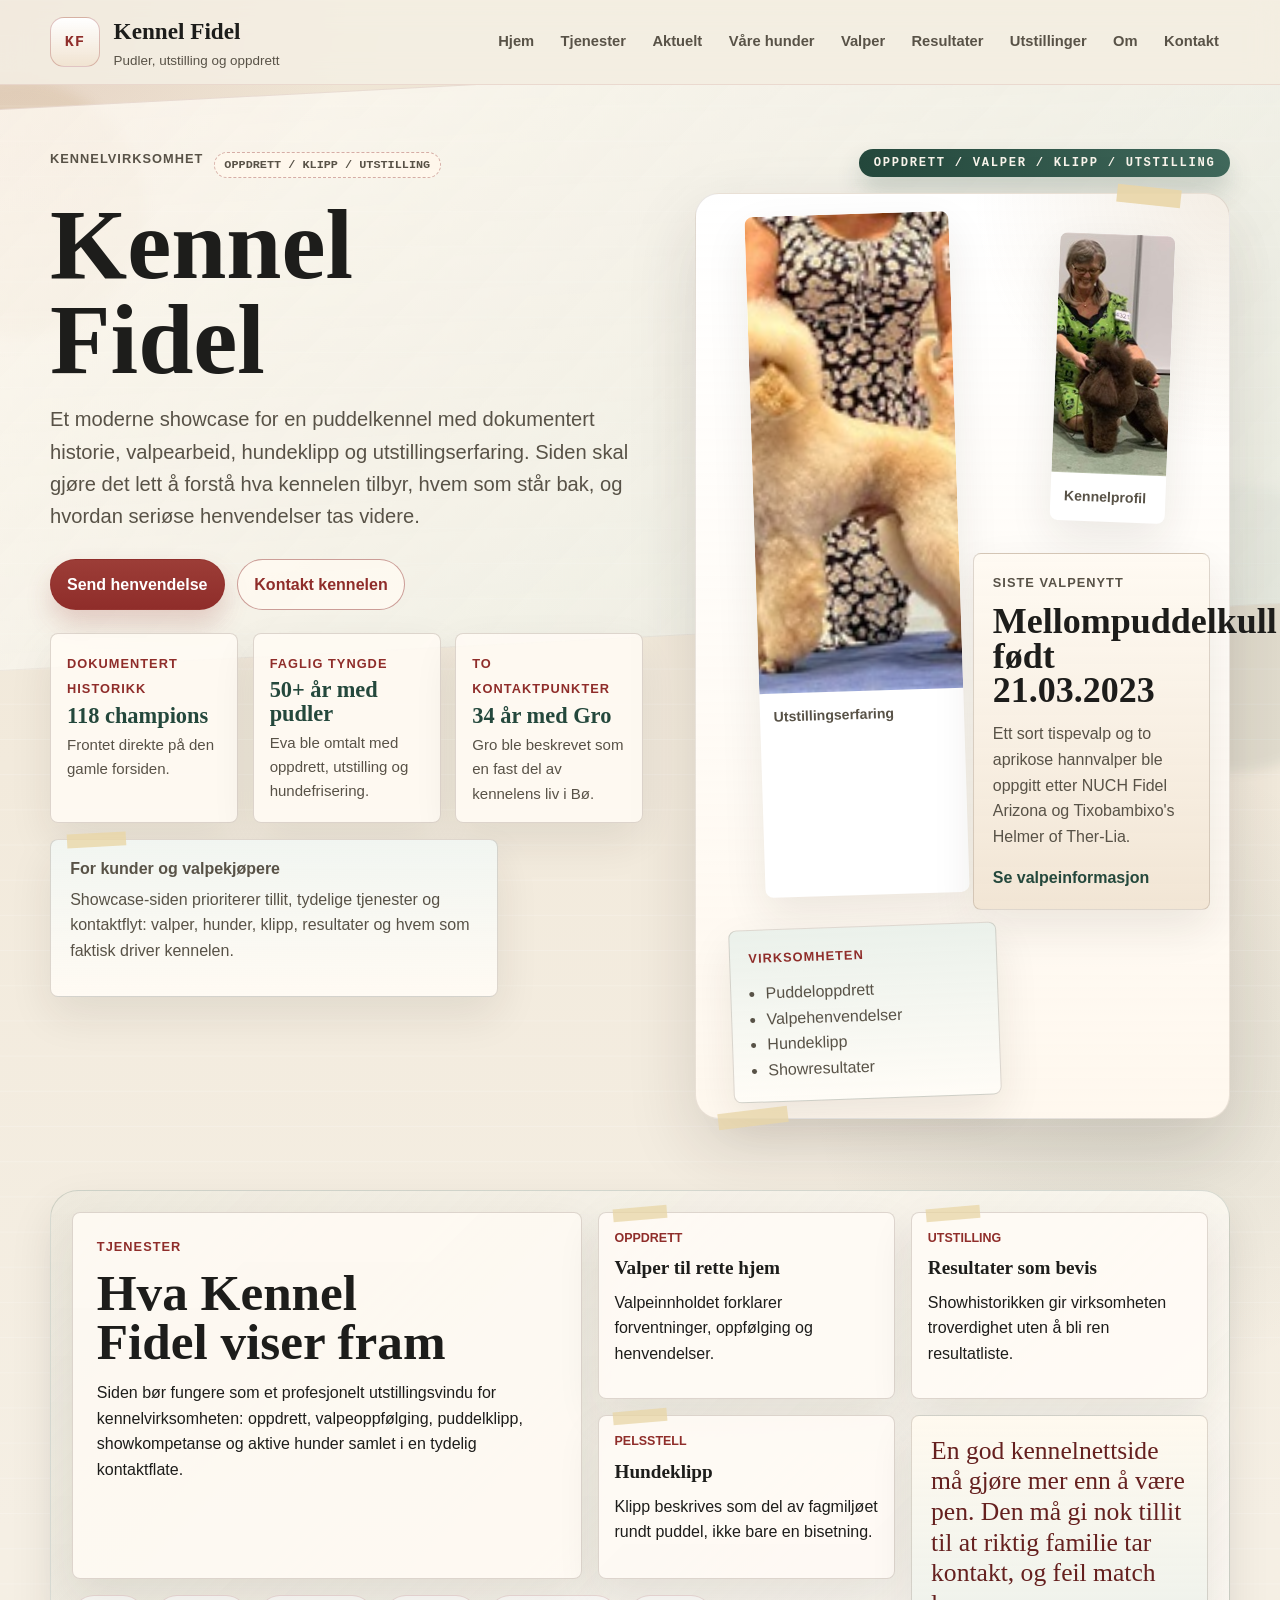
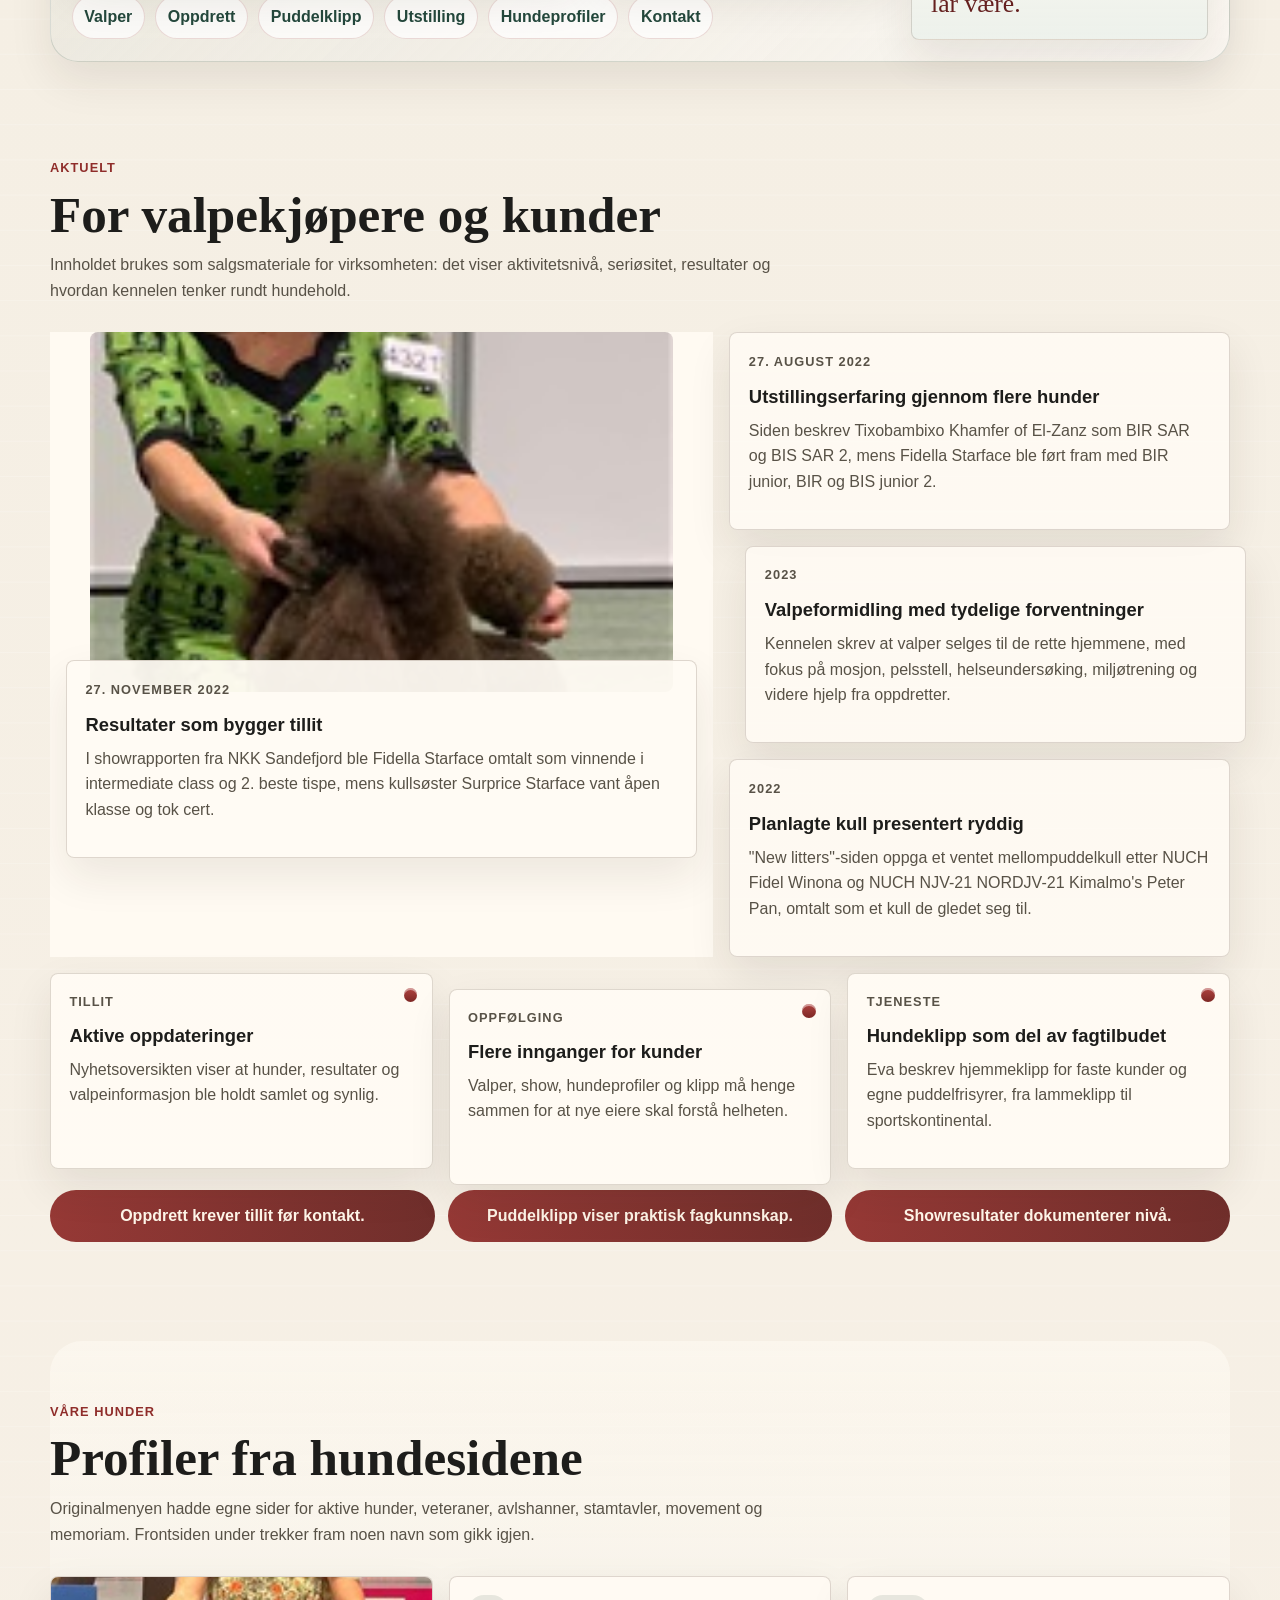
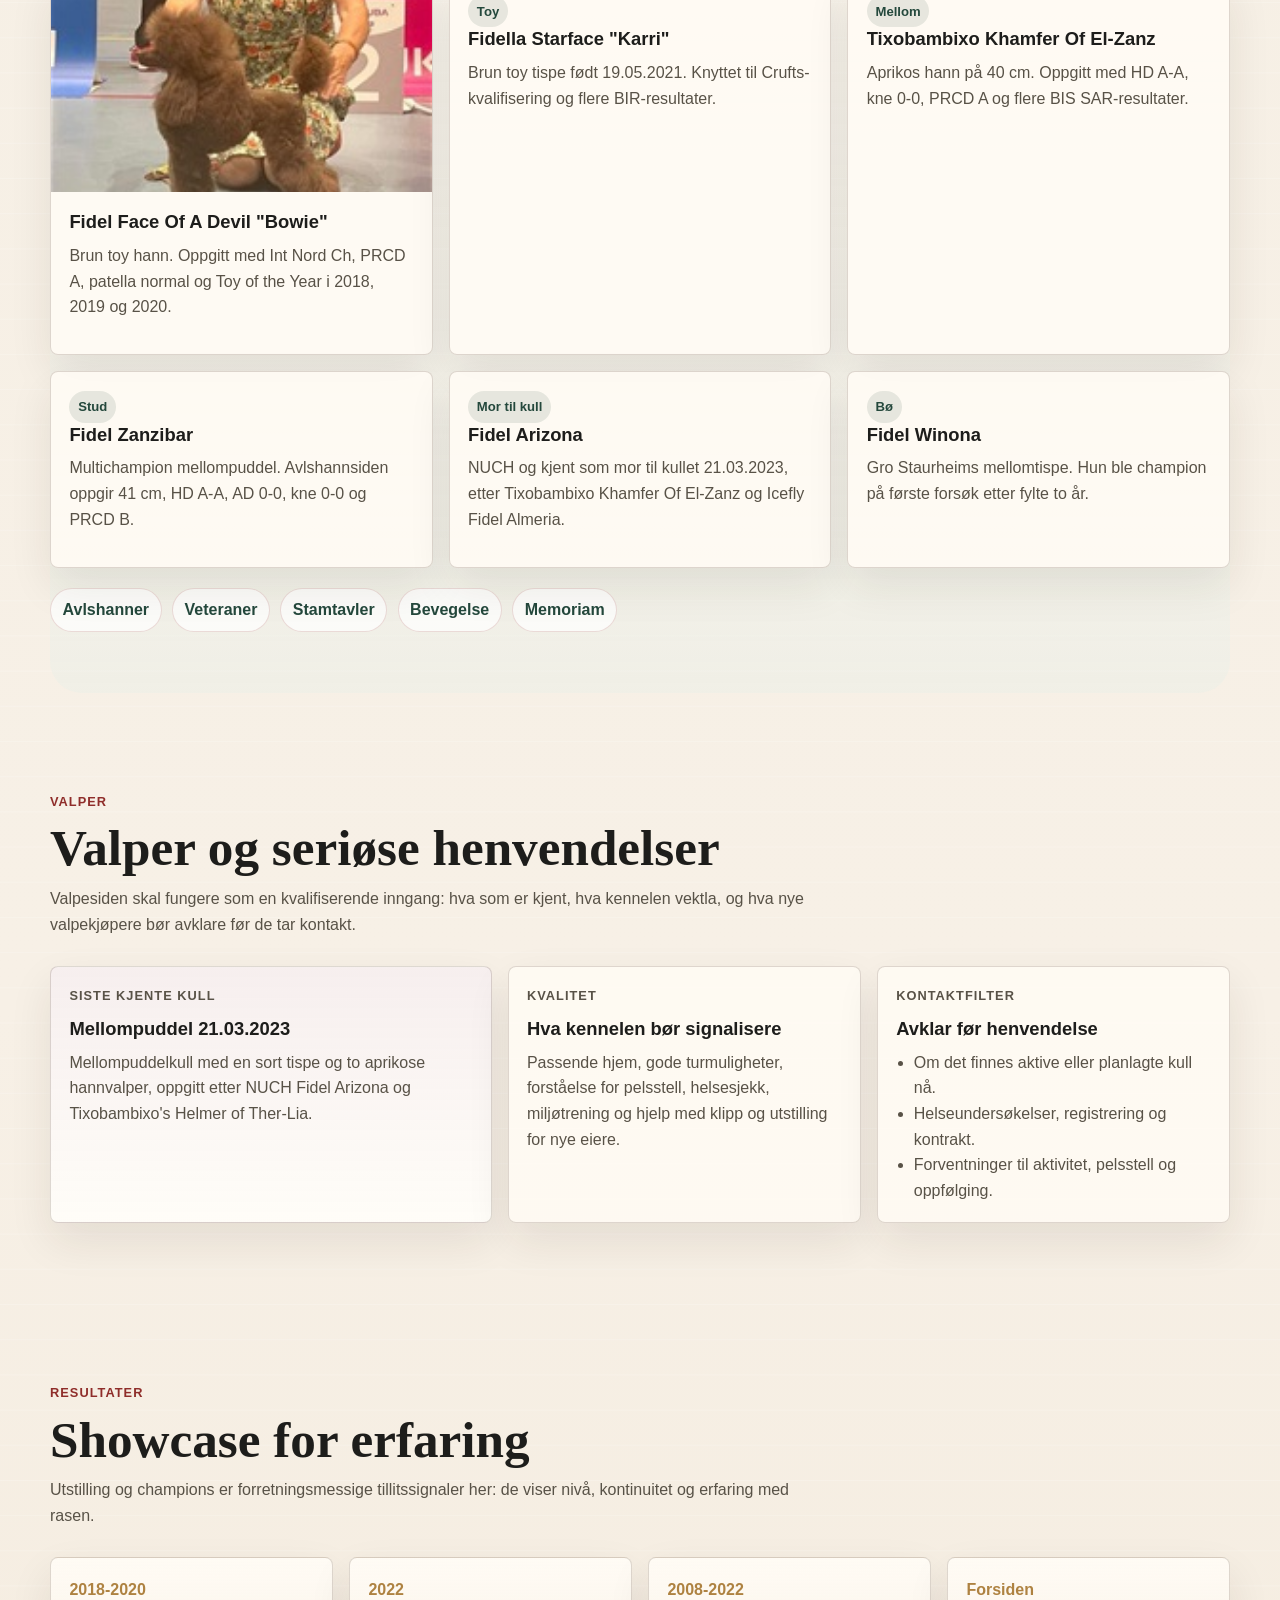
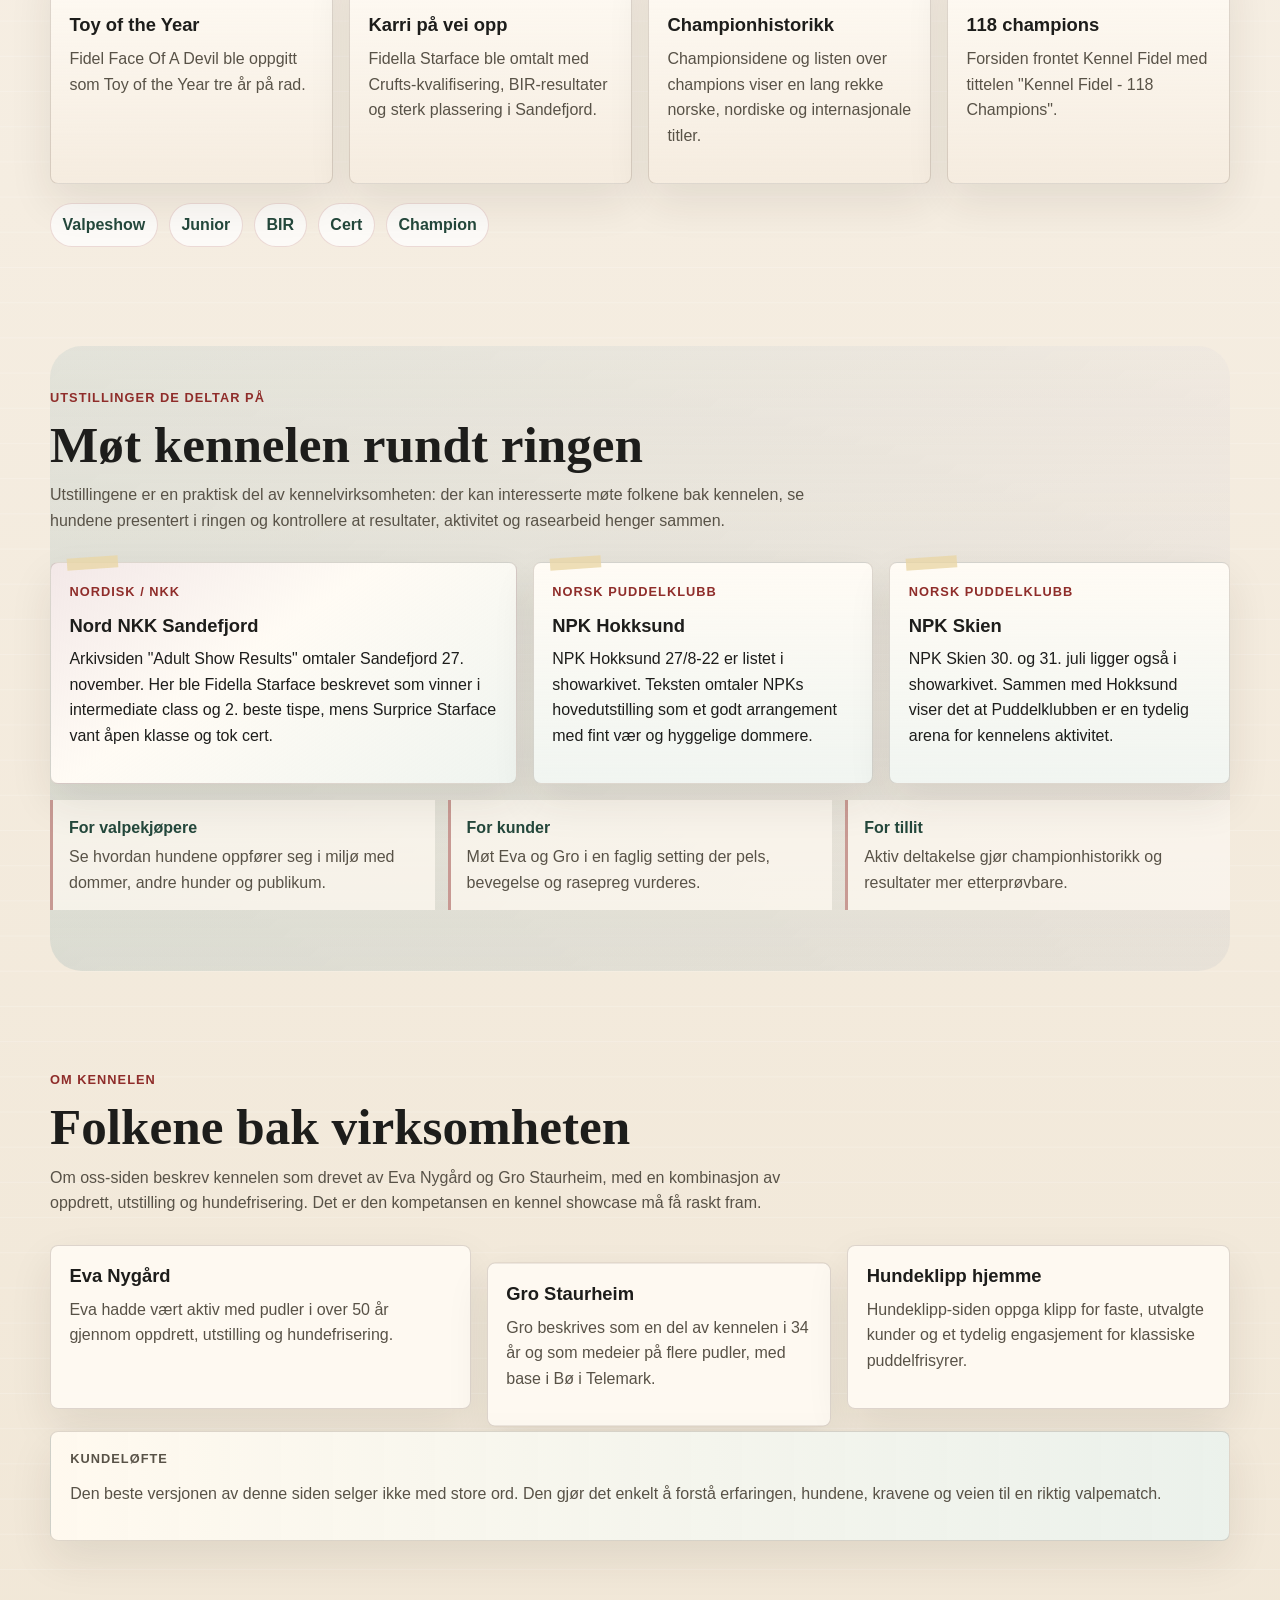
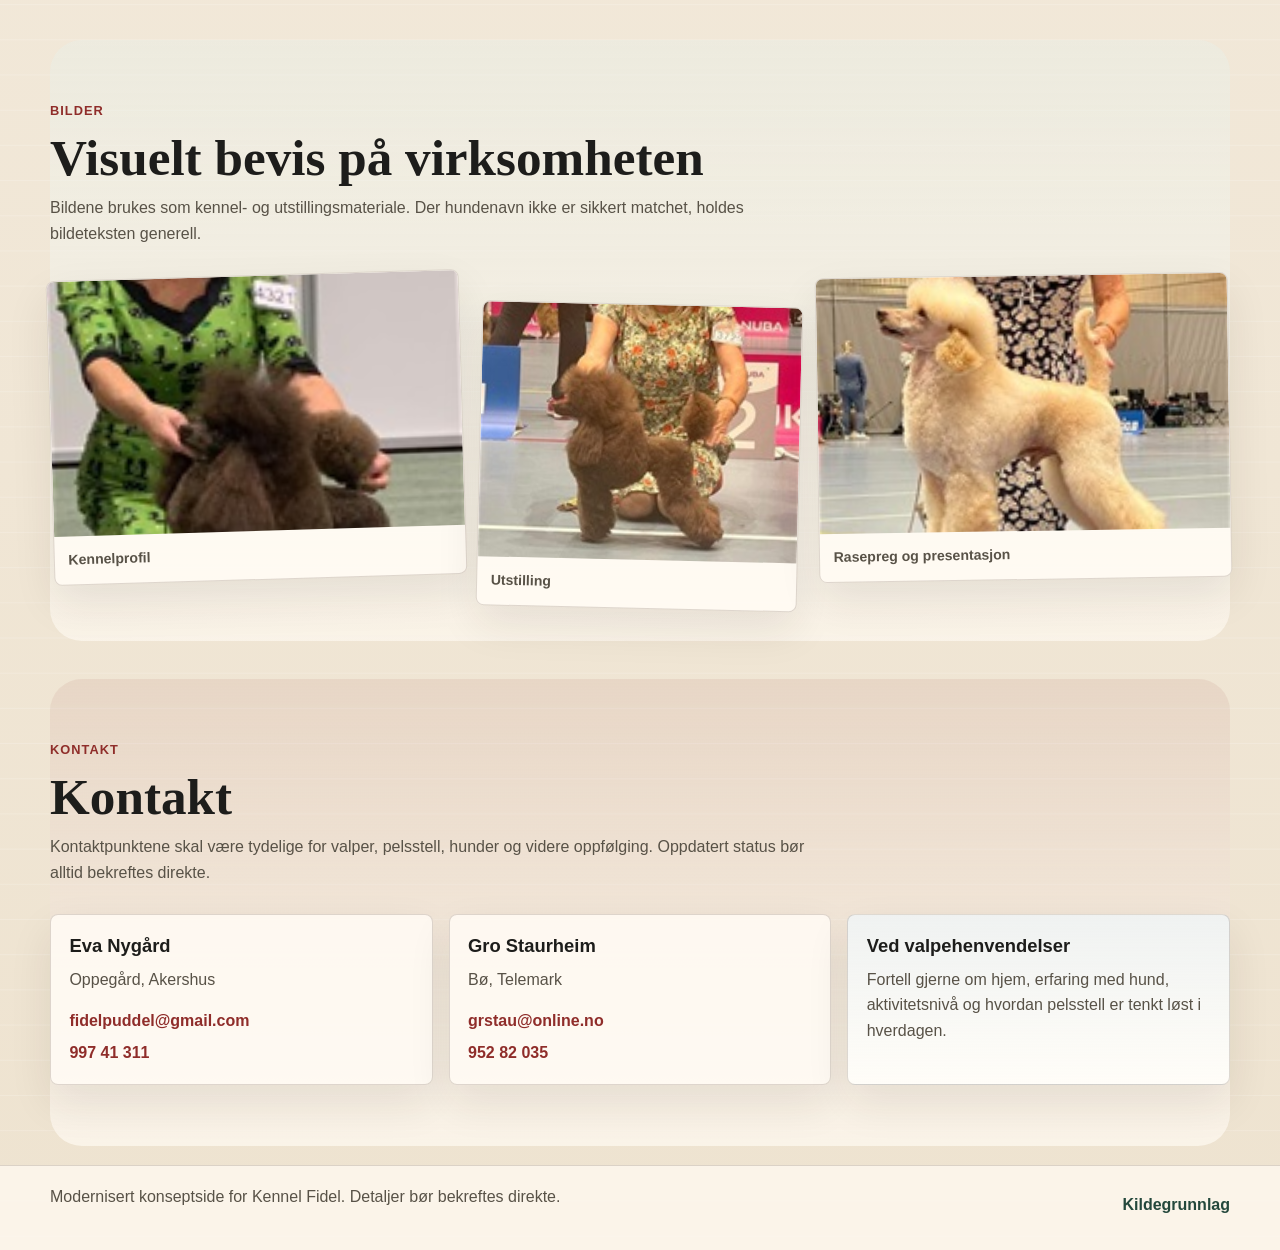
==== commit 0597b21d: "Add kennel CMS scaffold and business showcase" ====
--- a/index.html
+++ b/index.html
@@ -3,8 +3,8 @@
   <head>
     <meta charset="utf-8">
     <meta name="viewport" content="width=device-width, initial-scale=1">
-    <title>Kennel Fidel | Nyheter, hunder og valpeinfo</title>
-    <meta name="description" content="Kennel Fidel samlet som en moderne kennel- og bloggforside med nyheter, hundeprofiler, valpeinformasjon og kontakt.">
+    <title>Kennel Fidel | Puddeloppdrett, klipp og utstilling</title>
+    <meta name="description" content="Kennel Fidel presentert som en moderne kennelvirksomhet med puddeloppdrett, hundeklipp, utstillingserfaring, valpeinformasjon og kontakt.">
     <link rel="stylesheet" href="styles.css">
   </head>
   <body>
@@ -21,10 +21,12 @@
         </a>
         <nav class="site-nav" aria-label="Hovedmeny">
           <a href="#hjem">Hjem</a>
-          <a href="#nyheter">Nyheter</a>
+          <a href="#tjenester">Tjenester</a>
+          <a href="#aktuelt">Aktuelt</a>
           <a href="#hunder">Våre hunder</a>
           <a href="#valper">Valper</a>
-          <a href="#meritter">Meritter</a>
+          <a href="#meritter">Resultater</a>
+          <a href="#utstillinger">Utstillinger</a>
           <a href="#om">Om</a>
           <a href="#kontakt">Kontakt</a>
         </nav>
@@ -35,91 +37,141 @@
       <section class="hero" id="hjem">
         <div class="shell hero-grid">
           <div class="hero-copy">
-            <p class="eyebrow">Kennel Fidel</p>
-            <h1>Pudler med lang historie i ring, klipp og oppdrett.</h1>
+            <div class="hero-kicker-row">
+              <p class="eyebrow">Kennelvirksomhet</p>
+              <p class="issue-stamp">Oppdrett / klipp / utstilling</p>
+            </div>
+            <h1>Kennel Fidel</h1>
             <p class="lead">
-              Kennel Fidel ble presentert som et aktivt og personlig kennelnettsted drevet av
-              Eva Nygård og Gro Staurheim, med hunder, valpenytt, utstillingsresultater og
-              mange års erfaring med puddel.
+              Et moderne showcase for en puddelkennel med dokumentert historie, valpearbeid,
+              hundeklipp og utstillingserfaring. Siden skal gjøre det lett å forstå hva
+              kennelen tilbyr, hvem som står bak, og hvordan seriøse henvendelser tas videre.
             </p>
             <div class="hero-actions">
-              <a class="button primary" href="#nyheter">Se nyheter</a>
+              <a class="button primary" href="#kontakt">Send henvendelse</a>
               <a class="button secondary" href="#kontakt">Kontakt kennelen</a>
             </div>
-            <ul class="hero-facts" aria-label="Hurtigfakta">
-              <li>
-                <strong>118</strong>
-                <span>champions framhevet på forsiden</span>
-              </li>
-              <li>
-                <strong>50+</strong>
-                <span>år med pudler hos Eva Nygård</span>
-              </li>
-              <li>
-                <strong>34</strong>
-                <span>år med Gro Staurheim i kennelen</span>
-              </li>
-            </ul>
+            <div class="hero-ledger" aria-label="Hurtigfakta">
+              <article>
+                <span class="ledger-label">Dokumentert historikk</span>
+                <strong>118 champions</strong>
+                <p>Frontet direkte på den gamle forsiden.</p>
+              </article>
+              <article>
+                <span class="ledger-label">Faglig tyngde</span>
+                <strong>50+ år med pudler</strong>
+                <p>Eva ble omtalt med oppdrett, utstilling og hundefrisering.</p>
+              </article>
+              <article>
+                <span class="ledger-label">To kontaktpunkter</span>
+                <strong>34 år med Gro</strong>
+                <p>Gro ble beskrevet som en fast del av kennelens liv i Bø.</p>
+              </article>
+            </div>
+            <aside class="hero-note">
+              <p class="note-title">For kunder og valpekjøpere</p>
+              <p>
+                Showcase-siden prioriterer tillit, tydelige tjenester og kontaktflyt: valper,
+                hunder, klipp, resultater og hvem som faktisk driver kennelen.
+              </p>
+            </aside>
           </div>
 
           <div class="hero-rail">
-            <figure class="hero-photo">
-              <img src="assets/photos/archive-dog-04.jpg" alt="Lys puddel oppstilt på hundeutstilling">
-            </figure>
-            <article class="latest-card">
-              <p class="card-label">Siste valpenytt</p>
-              <h2>Mellompuddelkull født 21.03.2023</h2>
-              <p>
-                Ett sort tispevalp og to aprikose hannvalper ble oppgitt etter NUCH Fidel
-                Arizona og Tixobambixo's Helmer of Ther-Lia. Ta direkte kontakt for oppdatert
-                status og videre spørsmål.
-              </p>
-              <a class="text-link" href="#valper">Les valpeinformasjon</a>
-            </article>
+            <div class="show-ribbon" aria-hidden="true">Oppdrett / valper / klipp / utstilling</div>
+            <div class="hero-collage" aria-label="Bildecollage fra Kennel Fidel">
+              <figure class="hero-photo hero-photo-main">
+                <img src="assets/photos/archive-dog-04.jpg" alt="Lys puddel oppstilt på hundeutstilling">
+                <figcaption>Utstillingserfaring</figcaption>
+              </figure>
+              <figure class="hero-photo hero-photo-side">
+                <img src="assets/photos/archive-dog-02.jpg" alt="Puddel fotografert i utstillingsoppsett">
+                <figcaption>Kennelprofil</figcaption>
+              </figure>
+              <article class="latest-card">
+                <p class="card-label">Siste valpenytt</p>
+                <h2>Mellompuddelkull født 21.03.2023</h2>
+                <p>
+                  Ett sort tispevalp og to aprikose hannvalper ble oppgitt etter NUCH Fidel
+                  Arizona og Tixobambixo's Helmer of Ther-Lia.
+                </p>
+                <a class="text-link" href="#valper">Se valpeinformasjon</a>
+              </article>
+              <article class="scrap-card">
+                <p class="card-label">Virksomheten</p>
+                <ul>
+                  <li>Puddeloppdrett</li>
+                  <li>Valpehenvendelser</li>
+                  <li>Hundeklipp</li>
+                  <li>Showresultater</li>
+                </ul>
+              </article>
+            </div>
           </div>
         </div>
       </section>
 
-      <section class="overview-band">
-        <div class="shell overview-grid">
-          <article>
-            <p class="band-kicker">Kennelblogg</p>
-            <h2>Nytt fra Kennel Fidel</h2>
-            <p>
-              Her er hunder, valper, showresultater, hundeklipp og minner samlet slik en
-              moderne kennelblogg kan presentere det: korte saker, tydelige innganger og en
-              varm personlig stemme.
-            </p>
+      <section class="overview-band" id="tjenester">
+        <div class="shell journal-board">
+          <article class="journal-intro">
+            <p class="band-kicker">Tjenester</p>
+            <h2>Hva Kennel Fidel viser fram</h2>
+            <p>
+              Siden bør fungere som et profesjonelt utstillingsvindu for kennelvirksomheten:
+              oppdrett, valpeoppfølging, puddelklipp, showkompetanse og aktive hunder samlet
+              i en tydelig kontaktflate.
+            </p>
+          </article>
+          <article class="journal-note note-puppies">
+            <span>Oppdrett</span>
+            <strong>Valper til rette hjem</strong>
+            <p>Valpeinnholdet forklarer forventninger, oppfølging og henvendelser.</p>
+          </article>
+          <article class="journal-note note-show">
+            <span>Utstilling</span>
+            <strong>Resultater som bevis</strong>
+            <p>Showhistorikken gir virksomheten troverdighet uten å bli ren resultatliste.</p>
+          </article>
+          <article class="journal-note note-grooming">
+            <span>Pelsstell</span>
+            <strong>Hundeklipp</strong>
+            <p>Klipp beskrives som del av fagmiljøet rundt puddel, ikke bare en bisetning.</p>
           </article>
           <div class="band-list" aria-label="Temaer fra originalsidene">
-            <span>Valper og kull</span>
-            <span>Utstillingsresultater</span>
-            <span>Våre hunder</span>
-            <span>Hundeklipp</span>
-            <span>Champions</span>
-            <span>Memoriam og opphav</span>
+            <span>Valper</span>
+            <span>Oppdrett</span>
+            <span>Puddelklipp</span>
+            <span>Utstilling</span>
+            <span>Hundeprofiler</span>
+            <span>Kontakt</span>
           </div>
-        </div>
-      </section>
-
-      <section class="section shell" id="nyheter">
-        <div class="section-heading">
-          <p class="eyebrow">Nyheter</p>
-          <h2>Utvalgte innlegg</h2>
-          <p>
-            Nyhetsstoffet er løftet frem som bloggkort: show, kull, hundeprofiler og små
-            oppdateringer fra kennelens liv.
-          </p>
-        </div>
-
-        <div class="news-layout">
+          <blockquote class="journal-quote">
+            <p>
+              En god kennelnettside må gjøre mer enn å være pen. Den må gi nok tillit til at
+              riktig familie tar kontakt, og feil match lar være.
+            </p>
+          </blockquote>
+        </div>
+      </section>
+
+      <section class="section shell" id="aktuelt">
+        <div class="section-heading">
+          <p class="eyebrow">Aktuelt</p>
+          <h2>For valpekjøpere og kunder</h2>
+          <p>
+            Innholdet brukes som salgsmateriale for virksomheten: det viser aktivitetsnivå,
+            seriøsitet, resultater og hvordan kennelen tenker rundt hundehold.
+          </p>
+        </div>
+
+        <div class="news-layout editorial-layout">
           <article class="feature-story">
             <figure>
               <img src="assets/photos/archive-dog-02.jpg" alt="Puddel fotografert i utstillingsoppsett">
             </figure>
             <div class="story-body">
               <p class="story-date">27. november 2022</p>
-              <h3>Fidella Starface markerte seg i Sandefjord</h3>
+              <h3>Resultater som bygger tillit</h3>
               <p>
                 I showrapporten fra NKK Sandefjord ble Fidella Starface omtalt som vinnende i
                 intermediate class og 2. beste tispe, mens kullsøster Surprice Starface vant
@@ -131,7 +183,7 @@
           <div class="story-stack">
             <article class="story-card">
               <p class="story-date">27. august 2022</p>
-              <h3>Karri og Kamfer fikk stor plass på NPK Hokksund</h3>
+              <h3>Utstillingserfaring gjennom flere hunder</h3>
               <p>
                 Siden beskrev Tixobambixo Khamfer of El-Zanz som BIR SAR og BIS SAR 2,
                 mens Fidella Starface ble ført fram med BIR junior, BIR og BIS junior 2.
@@ -139,7 +191,7 @@
             </article>
             <article class="story-card">
               <p class="story-date">2023</p>
-              <h3>Valpesiden holdt tonen jordnær og tydelig</h3>
+              <h3>Valpeformidling med tydelige forventninger</h3>
               <p>
                 Kennelen skrev at valper selges til de rette hjemmene, med fokus på mosjon,
                 pelsstell, helseundersøking, miljøtrening og videre hjelp fra oppdretter.
@@ -147,7 +199,7 @@
             </article>
             <article class="story-card">
               <p class="story-date">2022</p>
-              <h3>Planlagt kull med Winona og Peter Pan</h3>
+              <h3>Planlagte kull presentert ryddig</h3>
               <p>
                 "New litters"-siden oppga et ventet mellompuddelkull etter NUCH Fidel Winona
                 og NUCH NJV-21 NORDJV-21 Kimalmo's Peter Pan, omtalt som et kull de gledet seg til.
@@ -158,21 +210,30 @@
 
         <div class="post-grid">
           <article class="post-card">
-            <p class="card-label">Fra oversikten</p>
-            <h3>3. oktober</h3>
-            <p>Nyhetsoversikten viser en oppdatering som sendte leseren videre til dogshows, Karri og Arizona.</p>
+            <span class="post-pin" aria-hidden="true"></span>
+            <p class="card-label">Tillit</p>
+            <h3>Aktive oppdateringer</h3>
+            <p>Nyhetsoversikten viser at hunder, resultater og valpeinformasjon ble holdt samlet og synlig.</p>
           </article>
           <article class="post-card">
-            <p class="card-label">Fra oversikten</p>
-            <h3>23. mai</h3>
-            <p>En samlet oppdatering pekte til dogshows, puppyshows, Nona, Karri og siden for valper til salgs.</p>
+            <span class="post-pin" aria-hidden="true"></span>
+            <p class="card-label">Oppfølging</p>
+            <h3>Flere innganger for kunder</h3>
+            <p>Valper, show, hundeprofiler og klipp må henge sammen for at nye eiere skal forstå helheten.</p>
           </article>
           <article class="post-card">
-            <p class="card-label">Hundeklipp</p>
-            <h3>Hundeklipp som fast del av kennelen</h3>
+            <span class="post-pin" aria-hidden="true"></span>
+            <p class="card-label">Tjeneste</p>
+            <h3>Hundeklipp som del av fagtilbudet</h3>
             <p>Eva beskrev hjemmeklipp for faste kunder og egne puddelfrisyrer, fra lammeklipp til sportskontinental.</p>
           </article>
         </div>
+
+        <aside class="news-ribbon-board" aria-label="Nyhetsnotater">
+          <p>Oppdrett krever tillit før kontakt.</p>
+          <p>Puddelklipp viser praktisk fagkunnskap.</p>
+          <p>Showresultater dokumenterer nivå.</p>
+        </aside>
       </section>
 
       <section class="section shell dogs-section" id="hunder">
@@ -226,22 +287,30 @@
             <p>Gro Staurheims mellomtispe. Hun ble champion på første forsøk etter fylte to år.</p>
           </article>
         </div>
+
+        <div class="dog-ledger" aria-label="Hundesider i originalmenyen">
+          <span>Avlshanner</span>
+          <span>Veteraner</span>
+          <span>Stamtavler</span>
+          <span>Bevegelse</span>
+          <span>Memoriam</span>
+        </div>
       </section>
 
       <section class="section shell puppies-section" id="valper">
         <div class="section-heading">
           <p class="eyebrow">Valper</p>
-          <h2>Valper og henvendelser</h2>
-          <p>
-            Valpestoffet er presentert som rolig kennelblogg: hva som er kjent, hva kennelen
-            vektla, og hva nye valpekjøpere bør avklare direkte.
+          <h2>Valper og seriøse henvendelser</h2>
+          <p>
+            Valpesiden skal fungere som en kvalifiserende inngang: hva som er kjent, hva
+            kennelen vektla, og hva nye valpekjøpere bør avklare før de tar kontakt.
           </p>
         </div>
 
         <div class="puppy-grid">
           <article class="puppy-card emphasis">
-            <p class="card-label">Kullnotat</p>
-            <h3>21.03.2023</h3>
+            <p class="card-label">Siste kjente kull</p>
+            <h3>Mellompuddel 21.03.2023</h3>
             <p>
               Mellompuddelkull med en sort tispe og to aprikose hannvalper, oppgitt etter
               NUCH Fidel Arizona og Tixobambixo's Helmer of Ther-Lia.
@@ -249,8 +318,8 @@
           </article>
 
           <article class="puppy-card">
-            <p class="card-label">Kennelens valpefilosofi</p>
-            <h3>Dette la kennelen vekt på</h3>
+            <p class="card-label">Kvalitet</p>
+            <h3>Hva kennelen bør signalisere</h3>
             <p>
               Passende hjem, gode turmuligheter, forståelse for pelsstell, helsesjekk,
               miljøtrening og hjelp med klipp og utstilling for nye eiere.
@@ -258,8 +327,8 @@
           </article>
 
           <article class="puppy-card">
-            <p class="card-label">For henvendelser</p>
-            <h3>Avklar før du spør</h3>
+            <p class="card-label">Kontaktfilter</p>
+            <h3>Avklar før henvendelse</h3>
             <ul>
               <li>Om det finnes aktive eller planlagte kull nå.</li>
               <li>Helseundersøkelser, registrering og kontrakt.</li>
@@ -271,11 +340,11 @@
 
       <section class="section shell merits-section" id="meritter">
         <div class="section-heading">
-          <p class="eyebrow">Meritter</p>
-          <h2>Resultater og høydepunkter</h2>
-          <p>
-            Utstilling og champions var en tydelig del av Kennel Fidel. Her er høydepunktene
-            samlet i en roligere, mer lesbar form.
+          <p class="eyebrow">Resultater</p>
+          <h2>Showcase for erfaring</h2>
+          <p>
+            Utstilling og champions er forretningsmessige tillitssignaler her: de viser nivå,
+            kontinuitet og erfaring med rasen.
           </p>
         </div>
 
@@ -301,15 +370,78 @@
             <p>Forsiden frontet Kennel Fidel med tittelen "Kennel Fidel - 118 Champions".</p>
           </article>
         </div>
+        <div class="ribbon-line" aria-label="Utstillingsflyt">
+          <span>Valpeshow</span>
+          <span>Junior</span>
+          <span>BIR</span>
+          <span>Cert</span>
+          <span>Champion</span>
+        </div>
+      </section>
+
+      <section class="section shell shows-section" id="utstillinger">
+        <div class="section-heading">
+          <p class="eyebrow">Utstillinger de deltar på</p>
+          <h2>Møt kennelen rundt ringen</h2>
+          <p>
+            Utstillingene er en praktisk del av kennelvirksomheten: der kan interesserte
+            møte folkene bak kennelen, se hundene presentert i ringen og kontrollere
+            at resultater, aktivitet og rasearbeid henger sammen.
+          </p>
+        </div>
+
+        <div class="showcase-grid" aria-label="Utstillinger fra arkivmaterialet">
+          <article class="showcase-card featured-show">
+            <p class="card-label">Nordisk / NKK</p>
+            <h3>Nord NKK Sandefjord</h3>
+            <p>
+              Arkivsiden "Adult Show Results" omtaler Sandefjord 27. november. Her ble
+              Fidella Starface beskrevet som vinner i intermediate class og 2. beste
+              tispe, mens Surprice Starface vant åpen klasse og tok cert.
+            </p>
+          </article>
+          <article class="showcase-card">
+            <p class="card-label">Norsk Puddelklubb</p>
+            <h3>NPK Hokksund</h3>
+            <p>
+              NPK Hokksund 27/8-22 er listet i showarkivet. Teksten omtaler NPKs
+              hovedutstilling som et godt arrangement med fint vær og hyggelige dommere.
+            </p>
+          </article>
+          <article class="showcase-card">
+            <p class="card-label">Norsk Puddelklubb</p>
+            <h3>NPK Skien</h3>
+            <p>
+              NPK Skien 30. og 31. juli ligger også i showarkivet. Sammen med Hokksund
+              viser det at Puddelklubben er en tydelig arena for kennelens aktivitet.
+            </p>
+          </article>
+        </div>
+
+        <div class="showcase-proof">
+          <article>
+            <span>For valpekjøpere</span>
+            <p>Se hvordan hundene oppfører seg i miljø med dommer, andre hunder og publikum.</p>
+          </article>
+          <article>
+            <span>For kunder</span>
+            <p>Møt Eva og Gro i en faglig setting der pels, bevegelse og rasepreg vurderes.</p>
+          </article>
+          <article>
+            <span>For tillit</span>
+            <p>Aktiv deltakelse gjør championhistorikk og resultater mer etterprøvbare.</p>
+          </article>
+        </div>
       </section>
 
       <section class="section shell about-section" id="om">
         <div class="section-heading">
           <p class="eyebrow">Om kennelen</p>
-          <h2>Eva, Gro og et nettsted med personlig stemme</h2>
+          <h2>Folkene bak virksomheten</h2>
           <p>
             Om oss-siden beskrev kennelen som drevet av Eva Nygård og Gro Staurheim, med
-            en kombinasjon av oppdrett, utstilling, hundefrisering og hverdagsliv med puddel.
+            en kombinasjon av oppdrett, utstilling og hundefrisering. Det er den kompetansen
+            en kennel showcase må få raskt fram.
           </p>
         </div>
 
@@ -327,27 +459,34 @@
             <p>Hundeklipp-siden oppga klipp for faste, utvalgte kunder og et tydelig engasjement for klassiske puddelfrisyrer.</p>
           </article>
         </div>
+        <article class="about-banner">
+          <p class="card-label">Kundeløfte</p>
+          <p>
+            Den beste versjonen av denne siden selger ikke med store ord. Den gjør det enkelt
+            å forstå erfaringen, hundene, kravene og veien til en riktig valpematch.
+          </p>
+        </article>
       </section>
 
       <section class="section shell gallery-section">
         <div class="section-heading">
           <p class="eyebrow">Bilder</p>
-          <h2>Bilder fra kennelens gamle nettside</h2>
-          <p>Bildene brukes som stemningsbærere for kennelstoffet. Der hundenavn ikke er sikkert matchet, holdes bildeteksten generell.</p>
+          <h2>Visuelt bevis på virksomheten</h2>
+          <p>Bildene brukes som kennel- og utstillingsmateriale. Der hundenavn ikke er sikkert matchet, holdes bildeteksten generell.</p>
         </div>
 
         <div class="gallery-grid">
           <figure class="gallery-card">
             <img src="assets/photos/archive-dog-02.jpg" alt="Puddel fra den gamle forsiden">
-            <figcaption>Forsidefoto</figcaption>
+            <figcaption>Kennelprofil</figcaption>
           </figure>
           <figure class="gallery-card">
             <img src="assets/photos/archive-dog-03.jpg" alt="Puddel i utstillingsstilling">
-            <figcaption>Utstillingspreg</figcaption>
+            <figcaption>Utstilling</figcaption>
           </figure>
           <figure class="gallery-card">
             <img src="assets/photos/archive-dog-04.jpg" alt="Lys puddel på utstilling">
-            <figcaption>Generisk kennelbilde fra forsiden</figcaption>
+            <figcaption>Rasepreg og presentasjon</figcaption>
           </figure>
         </div>
       </section>
@@ -357,8 +496,8 @@
           <p class="eyebrow">Kontakt</p>
           <h2>Kontakt</h2>
           <p>
-            Bruk kontaktpunktene for seriøse spørsmål om hunder, valper, pelsstell og kennelens
-            videre arbeid.
+            Kontaktpunktene skal være tydelige for valper, pelsstell, hunder og videre
+            oppfølging. Oppdatert status bør alltid bekreftes direkte.
           </p>
         </div>
 
--- a/styles.css
+++ b/styles.css
@@ -1,15 +1,19 @@
 :root {
-  --ink: #1d2522;
-  --muted: #596763;
-  --paper: #f7f3ec;
-  --surface: #fffdf8;
-  --surface-strong: #f1e8db;
-  --line: #d7c9b8;
-  --brand: #7b2f2f;
-  --brand-deep: #5b2121;
-  --forest: #295247;
-  --gold: #b38a4d;
-  --shadow: 0 18px 45px rgba(29, 37, 34, 0.1);
+  --ink: #1d1d1b;
+  --muted: #585247;
+  --paper: #f5efe4;
+  --paper-warm: #f0e2cf;
+  --paper-cool: #e8efe8;
+  --surface: rgba(255, 251, 244, 0.88);
+  --surface-strong: #fffaf2;
+  --line: rgba(73, 54, 34, 0.18);
+  --brand: #8f2d2a;
+  --brand-deep: #65201f;
+  --forest: #24483c;
+  --gold: #ae8241;
+  --tape: #e9d6a6;
+  --shadow-soft: 0 18px 44px rgba(42, 29, 21, 0.09);
+  --shadow-strong: 0 28px 70px rgba(42, 29, 21, 0.14);
   color-scheme: light;
 }
 
@@ -25,10 +29,38 @@
   margin: 0;
   color: var(--ink);
   background:
-    radial-gradient(circle at top left, rgba(179, 138, 77, 0.09), transparent 25rem),
-    linear-gradient(180deg, #f4efe7 0%, var(--paper) 28%, #f8f5ef 100%);
-  font-family: "Trebuchet MS", "Avenir Next", "Segoe UI", sans-serif;
+    linear-gradient(rgba(255, 255, 255, 0.18) 1px, transparent 1px) 0 0 / 100% 2.2rem,
+    radial-gradient(circle at top left, rgba(143, 45, 42, 0.11), transparent 22rem),
+    radial-gradient(circle at 88% 14%, rgba(36, 72, 60, 0.09), transparent 20rem),
+    linear-gradient(180deg, #efe5d4 0%, var(--paper) 20%, #f7f0e6 55%, #eee3d0 100%);
+  font-family: "Avenir Next", "Trebuchet MS", "Segoe UI", sans-serif;
   line-height: 1.6;
+}
+
+body::before,
+body::after {
+  content: "";
+  position: fixed;
+  z-index: -1;
+  border-radius: 999px;
+  pointer-events: none;
+  filter: blur(6px);
+}
+
+body::before {
+  top: 5rem;
+  left: -7rem;
+  width: 16rem;
+  height: 16rem;
+  background: rgba(174, 130, 65, 0.11);
+}
+
+body::after {
+  right: -6rem;
+  bottom: 8rem;
+  width: 18rem;
+  height: 18rem;
+  background: rgba(36, 72, 60, 0.08);
 }
 
 img {
@@ -45,6 +77,7 @@
 h3,
 p,
 ul,
+blockquote,
 figure {
   margin-top: 0;
 }
@@ -58,7 +91,7 @@
   background: var(--ink);
   color: #fff;
   border-radius: 4px;
-  z-index: 20;
+  z-index: 30;
 }
 
 .skip-link:focus {
@@ -66,16 +99,16 @@
 }
 
 .shell {
-  width: min(1160px, calc(100% - 2rem));
+  width: min(1180px, calc(100% - 2rem));
   margin: 0 auto;
 }
 
 .site-header {
   position: sticky;
   top: 0;
-  z-index: 10;
-  border-bottom: 1px solid rgba(123, 47, 47, 0.12);
-  background: rgba(247, 243, 236, 0.92);
+  z-index: 20;
+  border-bottom: 1px solid rgba(143, 45, 42, 0.1);
+  background: rgba(245, 239, 228, 0.82);
   backdrop-filter: blur(14px);
 }
 
@@ -88,27 +121,30 @@
 }
 
 .header-row {
-  padding: 0.85rem 0;
+  padding: 0.8rem 0;
 }
 
 .brand {
   display: inline-flex;
   align-items: center;
   gap: 0.85rem;
+  min-width: 0;
   text-decoration: none;
-  min-width: 0;
 }
 
 .brand-mark {
   display: grid;
   place-items: center;
-  width: 48px;
-  height: 48px;
-  border-radius: 50%;
-  border: 1px solid var(--brand);
-  background: linear-gradient(180deg, #fffaf3, #f0e4d0);
+  width: 50px;
+  height: 50px;
+  border-radius: 14px;
+  border: 1px solid rgba(143, 45, 42, 0.28);
+  background:
+    linear-gradient(180deg, rgba(255, 255, 255, 0.85), rgba(240, 226, 207, 0.95)),
+    #fff;
+  box-shadow: inset 0 1px 0 rgba(255, 255, 255, 0.7);
   color: var(--brand);
-  font: 700 0.95rem/1 "Trebuchet MS", sans-serif;
+  font: 700 0.94rem/1 "Courier New", monospace;
   letter-spacing: 0.08em;
 }
 
@@ -118,53 +154,88 @@
 }
 
 .brand-copy strong {
-  font-family: Georgia, "Times New Roman", serif;
-  font-size: 1.4rem;
+  font-family: Baskerville, "Times New Roman", serif;
+  font-size: 1.45rem;
   font-weight: 700;
 }
 
 .brand-copy small {
   color: var(--muted);
-  font-size: 0.86rem;
+  font-size: 0.84rem;
 }
 
 .site-nav {
   display: flex;
   flex-wrap: wrap;
   justify-content: flex-end;
-  gap: 0.4rem;
+  gap: 0.4rem 0.25rem;
 }
 
 .site-nav a {
-  padding: 0.45rem 0.65rem;
+  padding: 0.45rem 0.7rem;
+  border-radius: 999px;
   color: var(--muted);
+  font-size: 0.92rem;
+  font-weight: 700;
   text-decoration: none;
-  border-radius: 4px;
-  font-weight: 700;
 }
 
 .site-nav a:hover,
 .site-nav a:focus-visible,
 .text-link:hover,
-.text-link:focus-visible {
+.text-link:focus-visible,
+.site-footer a:hover,
+.site-footer a:focus-visible {
   color: var(--brand-deep);
 }
 
 .hero {
-  padding: clamp(2.5rem, 6vw, 4.5rem) 0 clamp(2rem, 5vw, 3rem);
+  position: relative;
+  overflow: clip;
+  padding: clamp(2.5rem, 6vw, 4rem) 0 clamp(2.6rem, 6vw, 4.4rem);
+}
+
+.hero::before {
+  content: "";
+  position: absolute;
+  inset: 1.5rem 0 auto;
+  height: min(35rem, 78%);
+  background:
+    linear-gradient(135deg, rgba(255, 250, 242, 0.72), rgba(231, 239, 232, 0.6)),
+    linear-gradient(180deg, rgba(255, 255, 255, 0.2), transparent);
+  border-top: 1px solid rgba(143, 45, 42, 0.1);
+  border-bottom: 1px solid rgba(73, 54, 34, 0.08);
+  transform: skewY(-3deg);
+  transform-origin: top left;
 }
 
 .hero-grid {
+  position: relative;
   display: grid;
-  grid-template-columns: minmax(0, 1.1fr) minmax(320px, 0.85fr);
-  gap: clamp(1.5rem, 4vw, 3rem);
+  grid-template-columns: minmax(0, 1.02fr) minmax(320px, 0.92fr);
+  gap: clamp(1.6rem, 4vw, 3.2rem);
   align-items: start;
+}
+
+.hero-copy,
+.hero-rail {
+  position: relative;
+  z-index: 1;
+}
+
+.hero-kicker-row {
+  display: flex;
+  flex-wrap: wrap;
+  align-items: center;
+  gap: 0.65rem;
+  margin-bottom: 1rem;
 }
 
 .eyebrow,
 .card-label,
 .band-kicker,
-.story-date {
+.story-date,
+.ledger-label {
   color: var(--brand);
   font-size: 0.8rem;
   font-weight: 800;
@@ -178,22 +249,35 @@
   margin-bottom: 0.7rem;
 }
 
+.issue-stamp {
+  margin: 0;
+  padding: 0.3rem 0.6rem;
+  border: 1px dashed rgba(143, 45, 42, 0.36);
+  border-radius: 999px;
+  color: var(--brand-deep);
+  font: 700 0.74rem/1.2 "Courier New", monospace;
+  text-transform: uppercase;
+  background: rgba(255, 248, 236, 0.78);
+}
+
 h1,
 h2 {
-  font-family: Georgia, "Times New Roman", serif;
-  line-height: 1;
+  font-family: Baskerville, "Times New Roman", serif;
+  line-height: 0.96;
   letter-spacing: 0;
 }
 
 h1 {
   margin-bottom: 1rem;
-  font-size: clamp(3rem, 7vw, 5.7rem);
-  max-width: 10ch;
+  font-size: clamp(3.2rem, 8vw, 6.2rem);
+  max-width: 9ch;
+  text-wrap: balance;
 }
 
 h2 {
   margin-bottom: 0.85rem;
-  font-size: clamp(2rem, 4vw, 3.2rem);
+  font-size: clamp(2.15rem, 4vw, 3.55rem);
+  text-wrap: balance;
 }
 
 h3 {
@@ -215,109 +299,56 @@
 .merit-card p,
 .about-card p,
 .contact-card p,
-.site-footer p {
+.site-footer p,
+.hero-note p,
+.about-banner p,
+.scrap-card li {
   color: var(--muted);
 }
 
 .lead {
-  max-width: 58ch;
-  font-size: clamp(1.05rem, 2vw, 1.25rem);
+  max-width: 56ch;
+  font-size: clamp(1.05rem, 2vw, 1.26rem);
 }
 
 .hero-actions {
   display: flex;
   flex-wrap: wrap;
   gap: 0.8rem;
-  margin: 1.6rem 0 1.9rem;
+  margin: 1.65rem 0 1.4rem;
 }
 
 .button {
   display: inline-flex;
-  min-height: 46px;
+  min-height: 48px;
   align-items: center;
   justify-content: center;
-  padding: 0.72rem 1rem;
-  border-radius: 4px;
-  border: 1px solid var(--brand);
+  padding: 0.75rem 1rem;
+  border: 1px solid rgba(143, 45, 42, 0.45);
+  border-radius: 999px;
   text-decoration: none;
   font-weight: 800;
 }
 
 .button.primary {
-  background: var(--brand);
+  background: linear-gradient(180deg, #9c3d37, var(--brand));
   color: #fff;
+  box-shadow: 0 14px 26px rgba(143, 45, 42, 0.2);
 }
 
 .button.secondary {
+  background: rgba(255, 250, 242, 0.8);
   color: var(--brand);
-  background: rgba(255, 255, 255, 0.66);
-}
-
-.hero-facts {
+}
+
+.hero-ledger {
   display: grid;
   grid-template-columns: repeat(3, minmax(0, 1fr));
-  gap: 0.8rem;
-  list-style: none;
-  padding: 0;
-  margin: 0;
-}
-
-.hero-facts li,
-.latest-card,
-.feature-story,
-.story-card,
-.post-card,
-.dog-card,
-.puppy-card,
-.merit-card,
-.about-card,
-.contact-card,
-.gallery-card {
-  border: 1px solid var(--line);
-  border-radius: 8px;
-  background: var(--surface);
-  box-shadow: var(--shadow);
-}
-
-.hero-facts li {
-  padding: 1rem;
-}
-
-.hero-facts strong {
-  display: block;
-  margin-bottom: 0.3rem;
-  font-family: Georgia, "Times New Roman", serif;
-  font-size: 1.9rem;
-  color: var(--forest);
-}
-
-.hero-facts span {
-  display: block;
-  font-size: 0.9rem;
-}
-
-.hero-rail {
-  display: grid;
-  gap: 1rem;
-}
-
-.hero-photo,
-.feature-story figure,
-.gallery-card {
-  overflow: hidden;
-  border-radius: 8px;
-}
-
-.hero-photo img {
-  width: 100%;
-  height: min(52vh, 520px);
-  min-height: 320px;
-  object-fit: cover;
-  object-position: center top;
-  border-radius: 8px;
-  box-shadow: var(--shadow);
-}
-
+  gap: 0.9rem;
+  margin-bottom: 1rem;
+}
+
+.hero-ledger article,
 .latest-card,
 .story-body,
 .story-card,
@@ -325,54 +356,322 @@
 .dog-card,
 .puppy-card,
 .merit-card,
+.showcase-card,
 .about-card,
-.contact-card {
+.contact-card,
+.gallery-card,
+.hero-note,
+.journal-note,
+.journal-intro,
+.journal-quote,
+.about-banner,
+.scrap-card {
+  position: relative;
+  border: 1px solid var(--line);
+  border-radius: 8px;
+  background: var(--surface);
+  box-shadow: var(--shadow-soft);
+}
+
+.hero-ledger article {
+  min-height: 100%;
+  padding: 1rem;
+}
+
+.hero-ledger strong {
+  display: block;
+  margin: 0.18rem 0 0.38rem;
+  font-family: Baskerville, "Times New Roman", serif;
+  font-size: 1.4rem;
+  line-height: 1.05;
+  color: var(--forest);
+}
+
+.hero-ledger p {
+  margin-bottom: 0;
+  font-size: 0.94rem;
+}
+
+.hero-note {
+  max-width: 28rem;
+  padding: 1rem 1rem 1rem 1.2rem;
+  background:
+    linear-gradient(180deg, rgba(232, 239, 232, 0.6), rgba(255, 250, 242, 0.92)),
+    #fff;
+}
+
+.hero-note::before {
+  content: "";
+  position: absolute;
+  inset: auto auto 100% 1rem;
+  width: 3.7rem;
+  height: 0.9rem;
+  background: rgba(233, 214, 166, 0.78);
+  transform: translateY(55%) rotate(-3deg);
+}
+
+.note-title {
+  margin-bottom: 0.35rem;
+  color: var(--brand-deep);
+  font-weight: 800;
+}
+
+.hero-rail {
+  display: grid;
+  gap: 1rem;
+}
+
+.show-ribbon {
+  justify-self: end;
+  padding: 0.5rem 0.9rem;
+  border-radius: 999px;
+  background: linear-gradient(90deg, var(--forest), #40685b);
+  color: #f9f4eb;
+  font: 700 0.76rem/1 "Courier New", monospace;
+  letter-spacing: 0.14em;
+  text-transform: uppercase;
+  box-shadow: 0 14px 24px rgba(36, 72, 60, 0.2);
+}
+
+.hero-collage {
+  position: relative;
+  display: grid;
+  grid-template-columns: minmax(0, 1.05fr) minmax(170px, 0.72fr);
+  gap: 1rem;
+  padding: clamp(0.9rem, 2vw, 1.2rem);
+  border: 1px solid rgba(73, 54, 34, 0.12);
+  border-radius: 24px;
+  background:
+    radial-gradient(circle at top right, rgba(174, 130, 65, 0.14), transparent 16rem),
+    linear-gradient(180deg, rgba(255, 255, 255, 0.56), rgba(255, 247, 236, 0.88)),
+    #fff;
+  box-shadow: var(--shadow-strong);
+}
+
+.hero-collage::before {
+  content: "";
+  position: absolute;
+  top: -0.45rem;
+  right: 3rem;
+  width: 4rem;
+  height: 1.1rem;
+  background: rgba(233, 214, 166, 0.86);
+  transform: rotate(6deg);
+}
+
+.hero-collage::after {
+  content: "";
+  position: absolute;
+  left: 1.4rem;
+  bottom: -0.5rem;
+  width: 4.4rem;
+  height: 1rem;
+  background: rgba(233, 214, 166, 0.74);
+  transform: rotate(-7deg);
+}
+
+.hero-photo,
+.feature-story figure,
+.gallery-card {
+  overflow: hidden;
+  border-radius: 8px;
+}
+
+.hero-photo {
+  position: relative;
+  background: #fff;
+  box-shadow: var(--shadow-soft);
+}
+
+.hero-photo-main {
+  grid-row: span 2;
+  transform: rotate(-1.8deg);
+}
+
+.hero-photo-side {
+  align-self: start;
+  transform: rotate(2.2deg);
+  margin-top: 1.25rem;
+}
+
+.hero-photo img {
+  width: 100%;
+  height: min(53vh, 510px);
+  min-height: 300px;
+  object-fit: cover;
+  object-position: center top;
+}
+
+.hero-photo-side img {
+  height: 15rem;
+  min-height: 15rem;
+}
+
+.hero-photo figcaption,
+.gallery-card figcaption {
+  padding: 0.72rem 0.85rem 0.85rem;
+  color: var(--muted);
+  font-size: 0.88rem;
+  font-weight: 700;
+}
+
+.latest-card,
+.story-body,
+.story-card,
+.post-card,
+.dog-card,
+.puppy-card,
+.merit-card,
+.showcase-card,
+.about-card,
+.contact-card,
+.scrap-card {
   padding: 1.15rem;
 }
 
+.latest-card {
+  align-self: end;
+  margin-left: -2.6rem;
+  background:
+    linear-gradient(180deg, rgba(255, 250, 242, 0.96), rgba(240, 226, 207, 0.88)),
+    #fff;
+}
+
 .latest-card h2 {
-  font-size: clamp(1.5rem, 3vw, 2.2rem);
+  font-size: clamp(1.55rem, 3vw, 2.25rem);
+}
+
+.scrap-card {
+  align-self: center;
+  margin-left: 1rem;
+  background:
+    linear-gradient(180deg, rgba(232, 239, 232, 0.88), rgba(255, 252, 246, 0.94)),
+    #fff;
+  transform: rotate(-2deg);
+}
+
+.scrap-card ul {
+  margin: 0;
+  padding-left: 1rem;
 }
 
 .text-link {
   color: var(--forest);
+  font-weight: 800;
   text-decoration: none;
-  font-weight: 800;
 }
 
 .overview-band {
   padding: 0 0 1rem;
 }
 
-.overview-grid {
+.journal-board {
   display: grid;
-  grid-template-columns: minmax(0, 1fr) minmax(300px, 0.9fr);
+  grid-template-columns: minmax(0, 1.2fr) repeat(2, minmax(180px, 0.7fr));
+  grid-template-areas:
+    "intro note1 note2"
+    "intro note3 quote"
+    "list list quote";
   gap: 1rem;
-  padding: 1.25rem;
-  border: 1px solid rgba(41, 82, 71, 0.16);
-  border-radius: 8px;
-  background:
-    linear-gradient(135deg, rgba(41, 82, 71, 0.08), rgba(255, 255, 255, 0.5)),
-    var(--surface-strong);
+  padding: 1.3rem;
+  border: 1px solid rgba(36, 72, 60, 0.16);
+  border-radius: 28px;
+  background:
+    linear-gradient(135deg, rgba(36, 72, 60, 0.08), rgba(255, 255, 255, 0.46)),
+    linear-gradient(180deg, rgba(255, 248, 236, 0.92), rgba(248, 241, 230, 0.96));
+  box-shadow: var(--shadow-soft);
+}
+
+.journal-intro {
+  grid-area: intro;
+  padding: 1.5rem;
+}
+
+.note-puppies {
+  grid-area: note1;
+}
+
+.note-show {
+  grid-area: note2;
+}
+
+.note-grooming {
+  grid-area: note3;
+}
+
+.journal-note {
+  padding: 1rem;
+  background: rgba(255, 251, 245, 0.9);
+}
+
+.journal-note::before {
+  content: "";
+  position: absolute;
+  top: -0.38rem;
+  left: 0.9rem;
+  width: 3.4rem;
+  height: 0.8rem;
+  background: rgba(233, 214, 166, 0.75);
+  transform: rotate(-5deg);
+}
+
+.journal-note span,
+.journal-note strong {
+  display: block;
+}
+
+.journal-note span {
+  color: var(--brand);
+  font-size: 0.78rem;
+  font-weight: 800;
+  text-transform: uppercase;
+}
+
+.journal-note strong {
+  margin: 0.3rem 0 0.35rem;
+  font-family: Baskerville, "Times New Roman", serif;
+  font-size: 1.2rem;
 }
 
 .band-list {
+  grid-area: list;
   display: flex;
   flex-wrap: wrap;
   gap: 0.65rem;
   align-content: start;
 }
 
-.band-list span {
-  padding: 0.55rem 0.7rem;
-  border: 1px solid rgba(123, 47, 47, 0.16);
+.band-list span,
+.dog-ledger span,
+.ribbon-line span {
+  padding: 0.52rem 0.72rem;
+  border: 1px solid rgba(143, 45, 42, 0.16);
   border-radius: 999px;
   background: rgba(255, 255, 255, 0.72);
   color: var(--forest);
   font-weight: 700;
 }
 
+.journal-quote {
+  grid-area: quote;
+  align-self: stretch;
+  margin: 0;
+  padding: 1.2rem;
+  background:
+    linear-gradient(180deg, rgba(255, 249, 238, 0.94), rgba(234, 239, 232, 0.84)),
+    #fff;
+}
+
+.journal-quote p {
+  margin: 0;
+  font-family: Baskerville, "Times New Roman", serif;
+  font-size: clamp(1.2rem, 2vw, 1.6rem);
+  line-height: 1.2;
+  color: var(--brand-deep);
+}
+
 .section {
+  position: relative;
   padding: clamp(3rem, 7vw, 5rem) 0;
 }
 
@@ -383,19 +682,25 @@
 
 .news-layout {
   display: grid;
-  grid-template-columns: minmax(0, 1.15fr) minmax(300px, 0.85fr);
+  grid-template-columns: minmax(0, 1.14fr) minmax(290px, 0.86fr);
   gap: 1rem;
   margin-bottom: 1rem;
 }
 
 .feature-story {
   overflow: hidden;
+  background: var(--surface-strong);
 }
 
 .feature-story img {
   width: 100%;
-  height: 320px;
+  height: 360px;
   object-fit: cover;
+}
+
+.story-body {
+  margin: -3rem 1rem 1rem;
+  background: rgba(255, 251, 244, 0.95);
 }
 
 .story-stack,
@@ -414,13 +719,82 @@
   grid-template-columns: 1fr;
 }
 
+.story-card:nth-child(2n) {
+  transform: translateX(1rem);
+}
+
 .post-grid,
-.about-grid {
+.about-grid,
+.contact-grid {
   grid-template-columns: repeat(3, minmax(0, 1fr));
+}
+
+.post-card {
+  min-height: 100%;
+  background: rgba(255, 251, 244, 0.94);
+}
+
+.post-card:nth-child(2) {
+  transform: translateY(1rem);
+}
+
+.post-pin {
+  position: absolute;
+  top: 0.9rem;
+  right: 0.9rem;
+  width: 0.85rem;
+  height: 0.85rem;
+  border-radius: 50%;
+  background: linear-gradient(180deg, #b04440, #7d2724);
+  box-shadow: 0 2px 0 rgba(255, 255, 255, 0.45) inset;
+}
+
+.news-ribbon-board {
+  display: grid;
+  grid-template-columns: repeat(3, minmax(0, 1fr));
+  gap: 0.8rem;
+  margin-top: 1.35rem;
+}
+
+.news-ribbon-board p {
+  margin: 0;
+  padding: 0.8rem 1rem;
+  border-radius: 999px;
+  background: linear-gradient(90deg, rgba(143, 45, 42, 0.94), rgba(103, 34, 31, 0.94));
+  color: #fff6e9;
+  font-weight: 700;
+  text-align: center;
+}
+
+.dogs-section::before,
+.gallery-section::before,
+.contact-section::before {
+  content: "";
+  position: absolute;
+  inset: 1.2rem 0 auto;
+  height: calc(100% - 2.4rem);
+  z-index: -1;
+  border-radius: 32px;
+}
+
+.dogs-section::before {
+  background: linear-gradient(180deg, rgba(255, 250, 242, 0.6), rgba(232, 239, 232, 0.42));
+}
+
+.gallery-section::before {
+  background: linear-gradient(180deg, rgba(232, 239, 232, 0.44), rgba(255, 250, 242, 0.64));
+}
+
+.contact-section::before {
+  background: linear-gradient(180deg, rgba(143, 45, 42, 0.08), rgba(255, 250, 242, 0.7));
 }
 
 .dog-grid {
   grid-template-columns: repeat(3, minmax(0, 1fr));
+}
+
+.dog-card {
+  min-height: 100%;
 }
 
 .dog-card-photo {
@@ -448,15 +822,21 @@
   min-height: 32px;
   padding: 0.2rem 0.55rem;
   border-radius: 999px;
-  background: rgba(41, 82, 71, 0.11);
+  background: rgba(36, 72, 60, 0.11);
   color: var(--forest);
   font-size: 0.82rem;
   font-weight: 800;
 }
 
-.puppy-grid,
-.contact-grid {
-  grid-template-columns: repeat(3, minmax(0, 1fr));
+.dog-ledger {
+  display: flex;
+  flex-wrap: wrap;
+  gap: 0.65rem;
+  margin-top: 1.25rem;
+}
+
+.puppy-grid {
+  grid-template-columns: minmax(0, 1.15fr) repeat(2, minmax(0, 0.92fr));
 }
 
 .puppy-card ul {
@@ -465,11 +845,19 @@
 }
 
 .emphasis {
-  background: linear-gradient(180deg, rgba(123, 47, 47, 0.06), rgba(255, 253, 248, 1));
+  background:
+    linear-gradient(180deg, rgba(143, 45, 42, 0.08), rgba(255, 253, 248, 0.98)),
+    #fff;
 }
 
 .merit-grid {
   grid-template-columns: repeat(4, minmax(0, 1fr));
+}
+
+.merit-card {
+  background:
+    linear-gradient(180deg, rgba(255, 251, 244, 0.94), rgba(240, 226, 207, 0.66)),
+    #fff;
 }
 
 .merit-card span {
@@ -479,8 +867,104 @@
   font-weight: 800;
 }
 
+.ribbon-line {
+  display: flex;
+  flex-wrap: wrap;
+  gap: 0.7rem;
+  margin-top: 1.2rem;
+}
+
+.shows-section {
+  padding-top: clamp(2rem, 5vw, 3.8rem);
+}
+
+.shows-section::before {
+  content: "";
+  position: absolute;
+  inset: 1.2rem 0 auto;
+  height: calc(100% - 2.4rem);
+  z-index: -1;
+  border-radius: 32px;
+  background:
+    linear-gradient(135deg, rgba(36, 72, 60, 0.12), rgba(143, 45, 42, 0.06)),
+    linear-gradient(180deg, rgba(255, 250, 242, 0.8), rgba(232, 239, 232, 0.54));
+}
+
+.showcase-grid {
+  display: grid;
+  grid-template-columns: minmax(0, 1.22fr) repeat(2, minmax(0, 0.89fr));
+  gap: 1rem;
+  align-items: stretch;
+}
+
+.showcase-card {
+  min-height: 100%;
+  background:
+    linear-gradient(180deg, rgba(255, 251, 244, 0.95), rgba(232, 239, 232, 0.62)),
+    #fff;
+}
+
+.showcase-card::before {
+  content: "";
+  position: absolute;
+  top: -0.42rem;
+  left: 1rem;
+  width: 3.2rem;
+  height: 0.78rem;
+  background: rgba(233, 214, 166, 0.78);
+  transform: rotate(-4deg);
+}
+
+.featured-show {
+  background:
+    linear-gradient(145deg, rgba(143, 45, 42, 0.11), rgba(255, 251, 244, 0.98) 42%, rgba(232, 239, 232, 0.68)),
+    #fff;
+}
+
+.showcase-proof {
+  display: grid;
+  grid-template-columns: repeat(3, minmax(0, 1fr));
+  gap: 0.8rem;
+  margin-top: 1rem;
+}
+
+.showcase-proof article {
+  padding: 0.95rem 1rem;
+  border-left: 3px solid rgba(143, 45, 42, 0.45);
+  background: rgba(255, 250, 242, 0.72);
+}
+
+.showcase-proof span {
+  display: block;
+  margin-bottom: 0.2rem;
+  color: var(--forest);
+  font-weight: 800;
+}
+
+.showcase-proof p {
+  margin: 0;
+  color: var(--muted);
+}
+
+.about-grid {
+  grid-template-columns: 1.1fr 0.9fr 1fr;
+}
+
+.about-card:nth-child(2) {
+  transform: translateY(1.1rem);
+}
+
+.about-banner {
+  margin-top: 1.35rem;
+  padding: 1.1rem 1.2rem;
+  background:
+    linear-gradient(90deg, rgba(255, 249, 238, 0.95), rgba(232, 239, 232, 0.86)),
+    #fff;
+}
+
 .gallery-grid {
-  grid-template-columns: repeat(3, minmax(0, 1fr));
+  grid-template-columns: 1.08fr 0.84fr 1.08fr;
+  align-items: start;
 }
 
 .gallery-card {
@@ -488,17 +972,22 @@
   background: var(--surface);
 }
 
+.gallery-card:nth-child(1) {
+  transform: rotate(-1.7deg);
+}
+
+.gallery-card:nth-child(2) {
+  transform: translateY(1.8rem) rotate(1.3deg);
+}
+
+.gallery-card:nth-child(3) {
+  transform: rotate(-0.9deg);
+}
+
 .gallery-card img {
   width: 100%;
-  height: 240px;
+  height: 255px;
   object-fit: cover;
-}
-
-.gallery-card figcaption {
-  padding: 0.8rem 0.95rem;
-  color: var(--muted);
-  font-size: 0.9rem;
-  font-weight: 700;
 }
 
 .contact-card a {
@@ -506,44 +995,73 @@
   width: fit-content;
   margin-top: 0.4rem;
   color: var(--brand);
+  font-weight: 800;
   text-decoration: none;
-  font-weight: 800;
 }
 
 .inquiry-card {
-  background: linear-gradient(180deg, rgba(41, 82, 71, 0.07), rgba(255, 253, 248, 1));
+  background:
+    linear-gradient(180deg, rgba(36, 72, 60, 0.07), rgba(255, 253, 248, 0.98)),
+    #fff;
 }
 
 .site-footer {
   border-top: 1px solid var(--line);
-  background: rgba(255, 255, 255, 0.45);
+  background: rgba(255, 250, 242, 0.74);
 }
 
 .footer-row {
-  padding: 1.1rem 0 1.5rem;
+  padding: 1.15rem 0 1.5rem;
 }
 
 .site-footer a {
   color: var(--forest);
+  font-weight: 800;
   text-decoration: none;
-  font-weight: 800;
-}
-
-@media (max-width: 980px) {
+}
+
+@media (max-width: 1080px) {
   .hero-grid,
-  .overview-grid,
   .news-layout,
   .dog-grid,
+  .merit-grid,
+  .showcase-grid,
+  .showcase-proof,
+  .contact-grid,
+  .post-grid,
+  .about-grid {
+    grid-template-columns: 1fr;
+  }
+
+  .hero-ledger,
+  .news-ribbon-board,
   .puppy-grid,
-  .merit-grid,
-  .about-grid,
-  .contact-grid,
-  .post-grid {
+  .gallery-grid {
     grid-template-columns: 1fr;
   }
 
-  .hero-facts {
-    grid-template-columns: 1fr;
+  .hero-photo-main,
+  .hero-photo-side,
+  .latest-card,
+  .scrap-card,
+  .story-card:nth-child(2n),
+  .post-card:nth-child(2),
+  .about-card:nth-child(2),
+  .gallery-card:nth-child(1),
+  .gallery-card:nth-child(2),
+  .gallery-card:nth-child(3) {
+    transform: none;
+    margin-left: 0;
+    margin-top: 0;
+  }
+
+  .journal-board {
+    grid-template-columns: 1fr 1fr;
+    grid-template-areas:
+      "intro intro"
+      "note1 note2"
+      "note3 quote"
+      "list list";
   }
 }
 
@@ -562,12 +1080,52 @@
     justify-content: flex-start;
   }
 
-  .gallery-grid {
+  .hero::before,
+  .dogs-section::before,
+  .shows-section::before,
+  .gallery-section::before,
+  .contact-section::before {
+    inset: 0;
+    height: auto;
+    border-radius: 0;
+    transform: none;
+  }
+
+  .hero-grid,
+  .journal-board,
+  .news-layout,
+  .post-grid,
+  .dog-grid,
+  .puppy-grid,
+  .merit-grid,
+  .showcase-grid,
+  .showcase-proof,
+  .about-grid,
+  .contact-grid,
+  .gallery-grid,
+  .hero-ledger,
+  .news-ribbon-board {
     grid-template-columns: 1fr;
+  }
+
+  .journal-board {
+    grid-template-areas:
+      "intro"
+      "note1"
+      "note2"
+      "note3"
+      "quote"
+      "list";
+  }
+
+  .hero-collage {
+    grid-template-columns: 1fr;
+    border-radius: 18px;
   }
 
   h1 {
     max-width: 11ch;
+    font-size: clamp(2.8rem, 15vw, 4.4rem);
   }
 
   .hero-photo img,
@@ -576,6 +1134,10 @@
     height: auto;
     min-height: 0;
   }
+
+  .story-body {
+    margin: 0;
+  }
 }
 
 @media (max-width: 520px) {
@@ -594,4 +1156,8 @@
   .site-nav a {
     padding-left: 0;
   }
-}
+
+  .show-ribbon {
+    justify-self: start;
+  }
+}
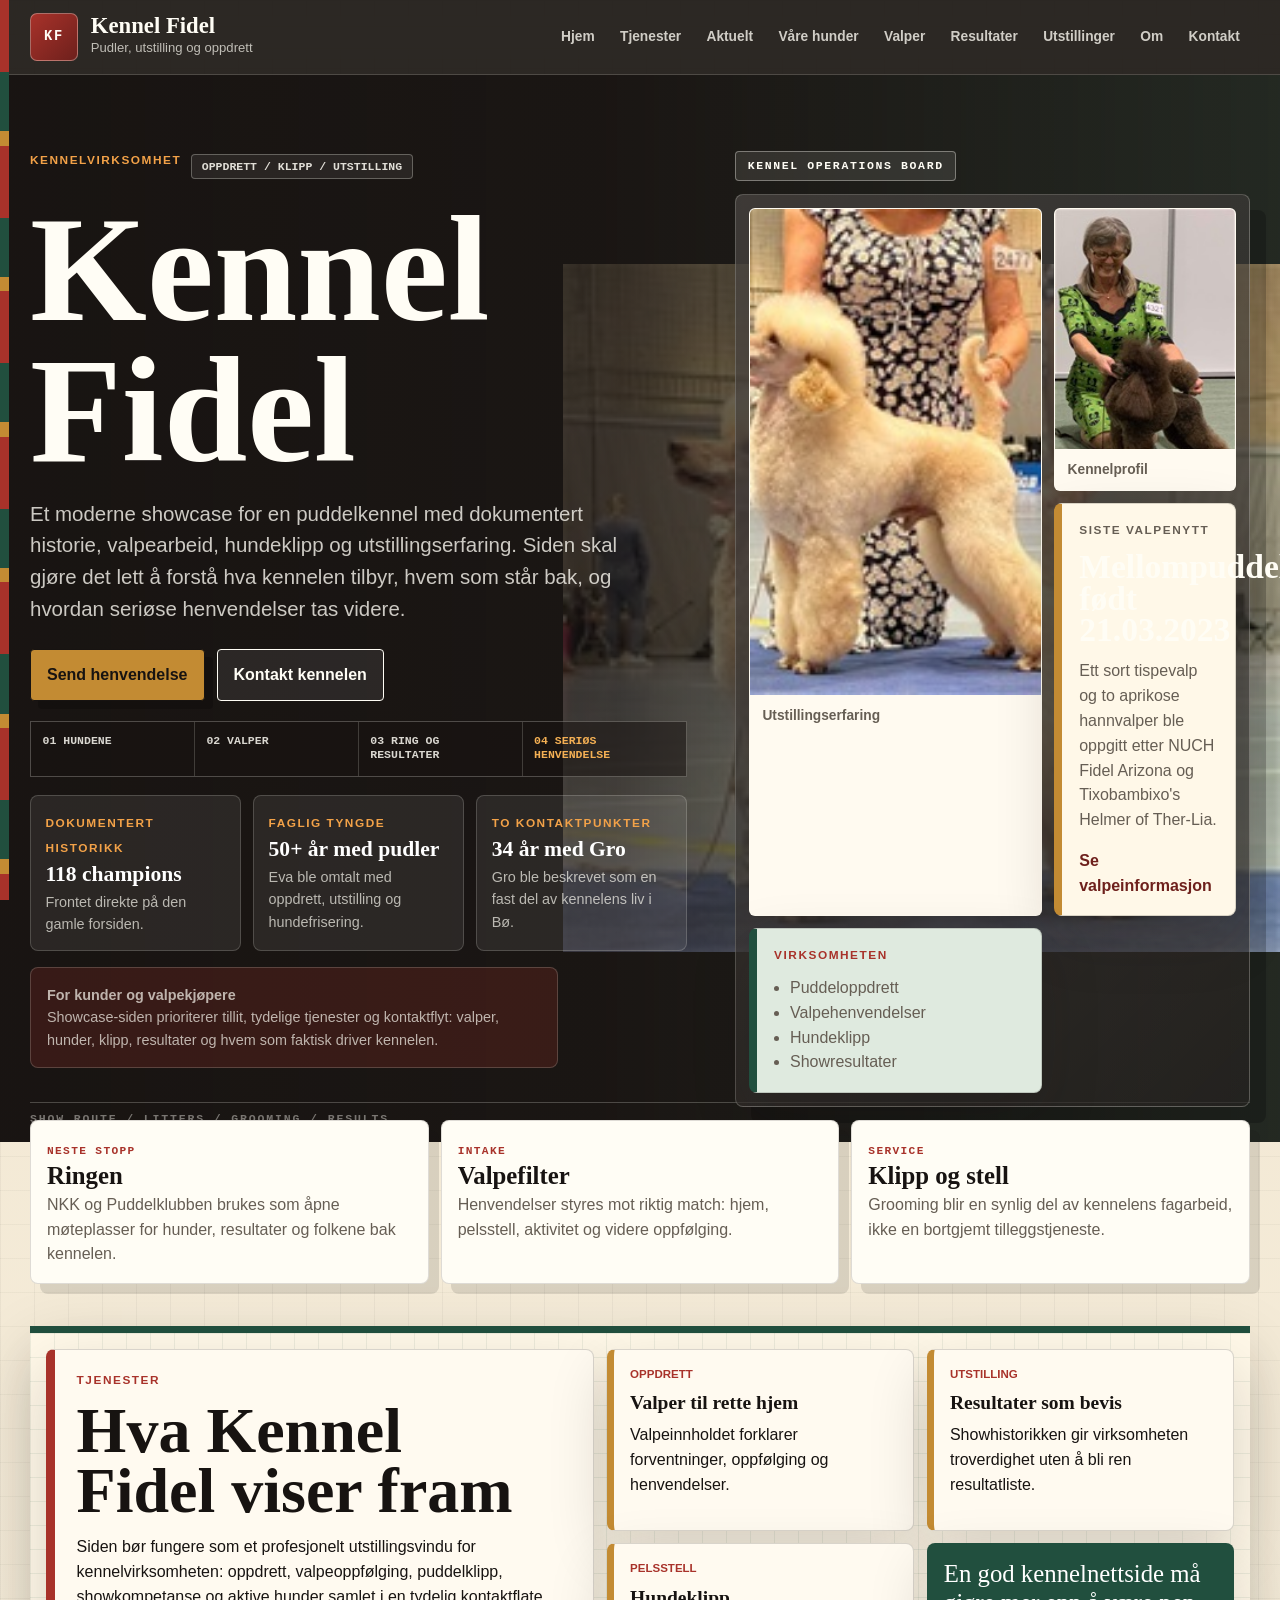
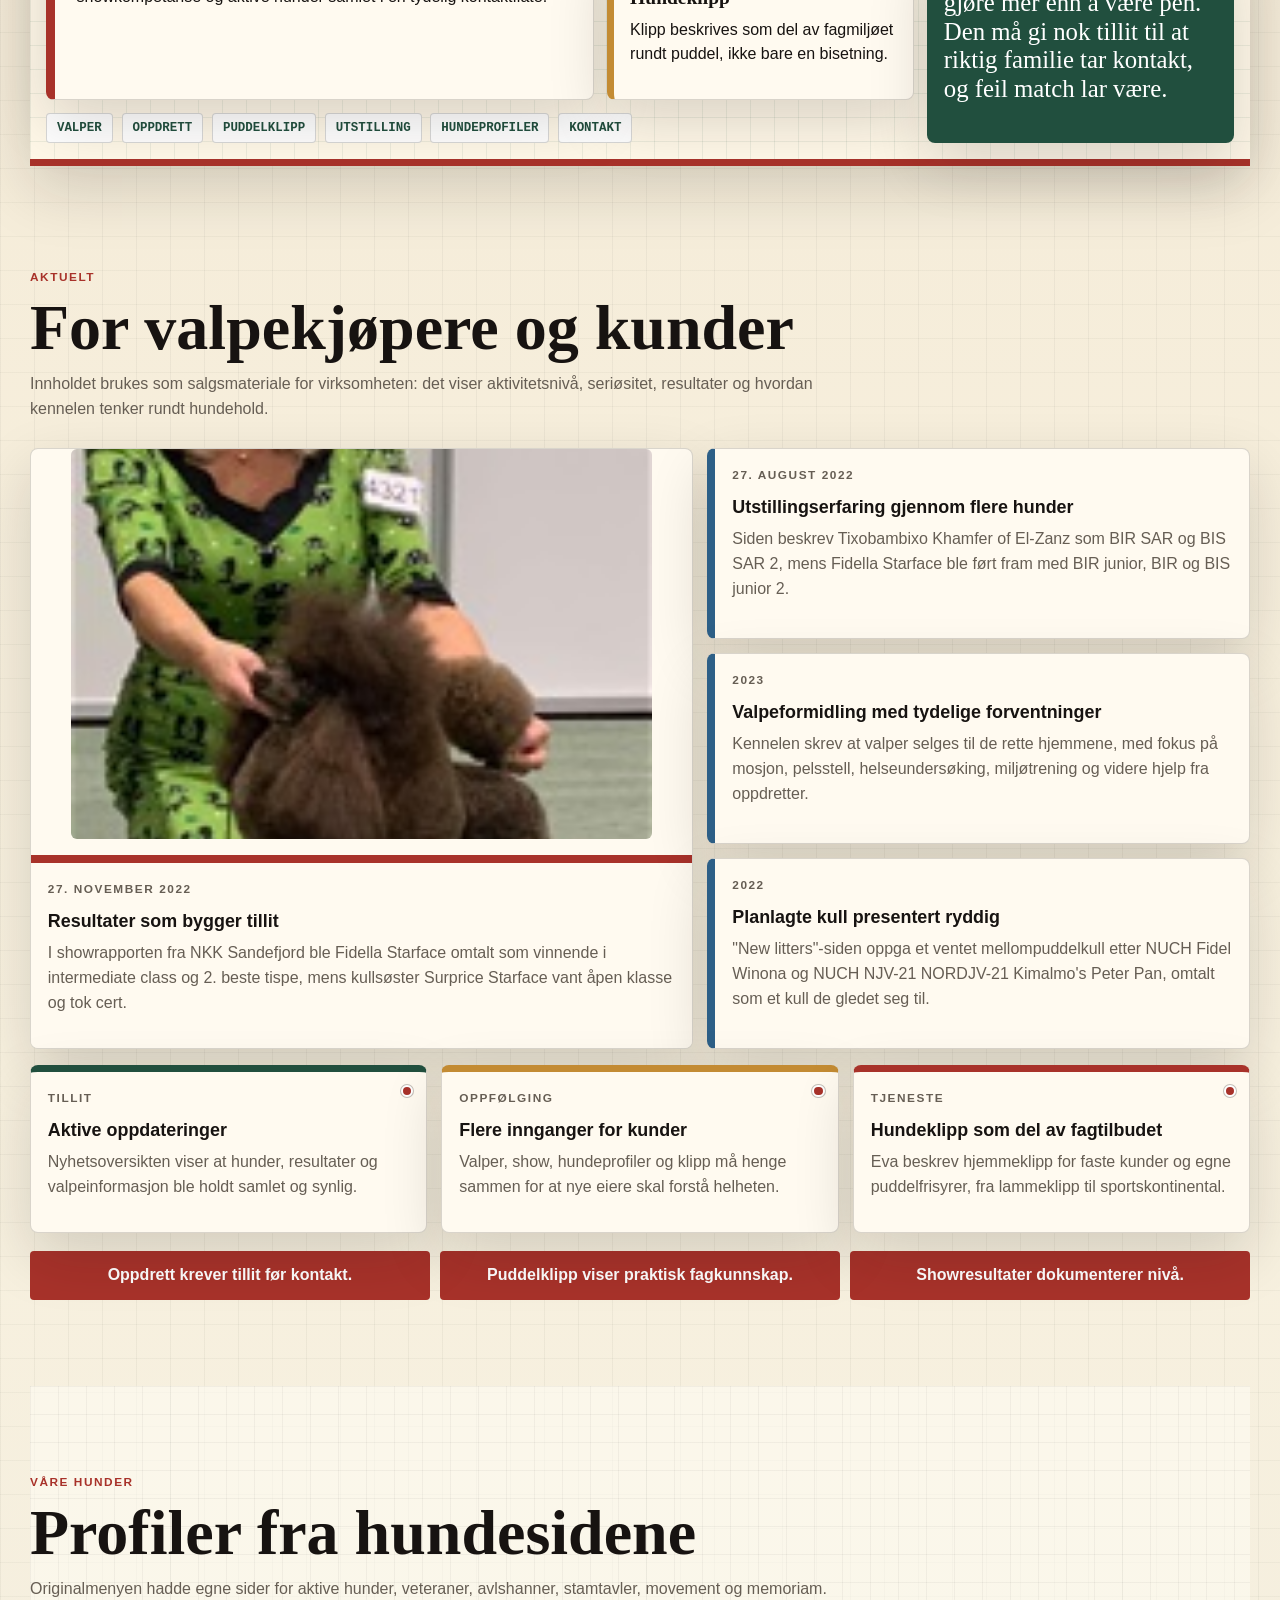
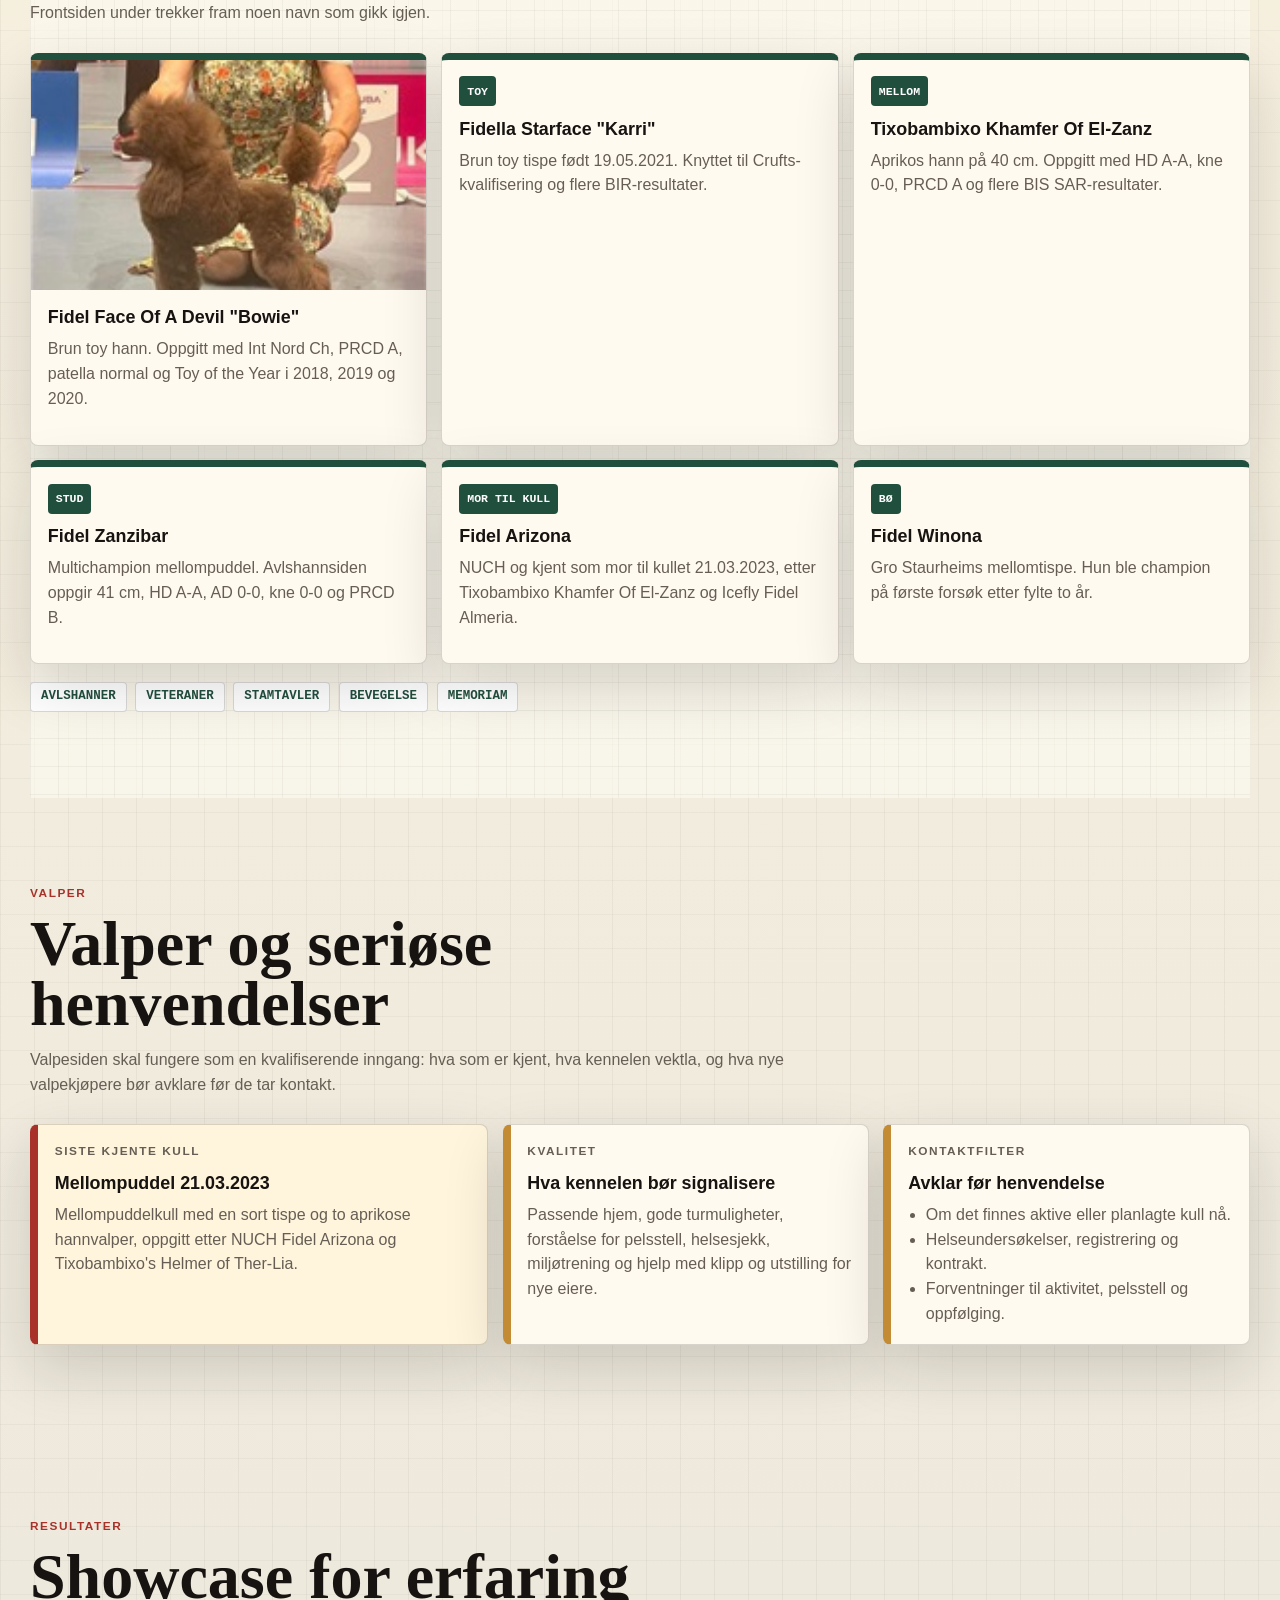
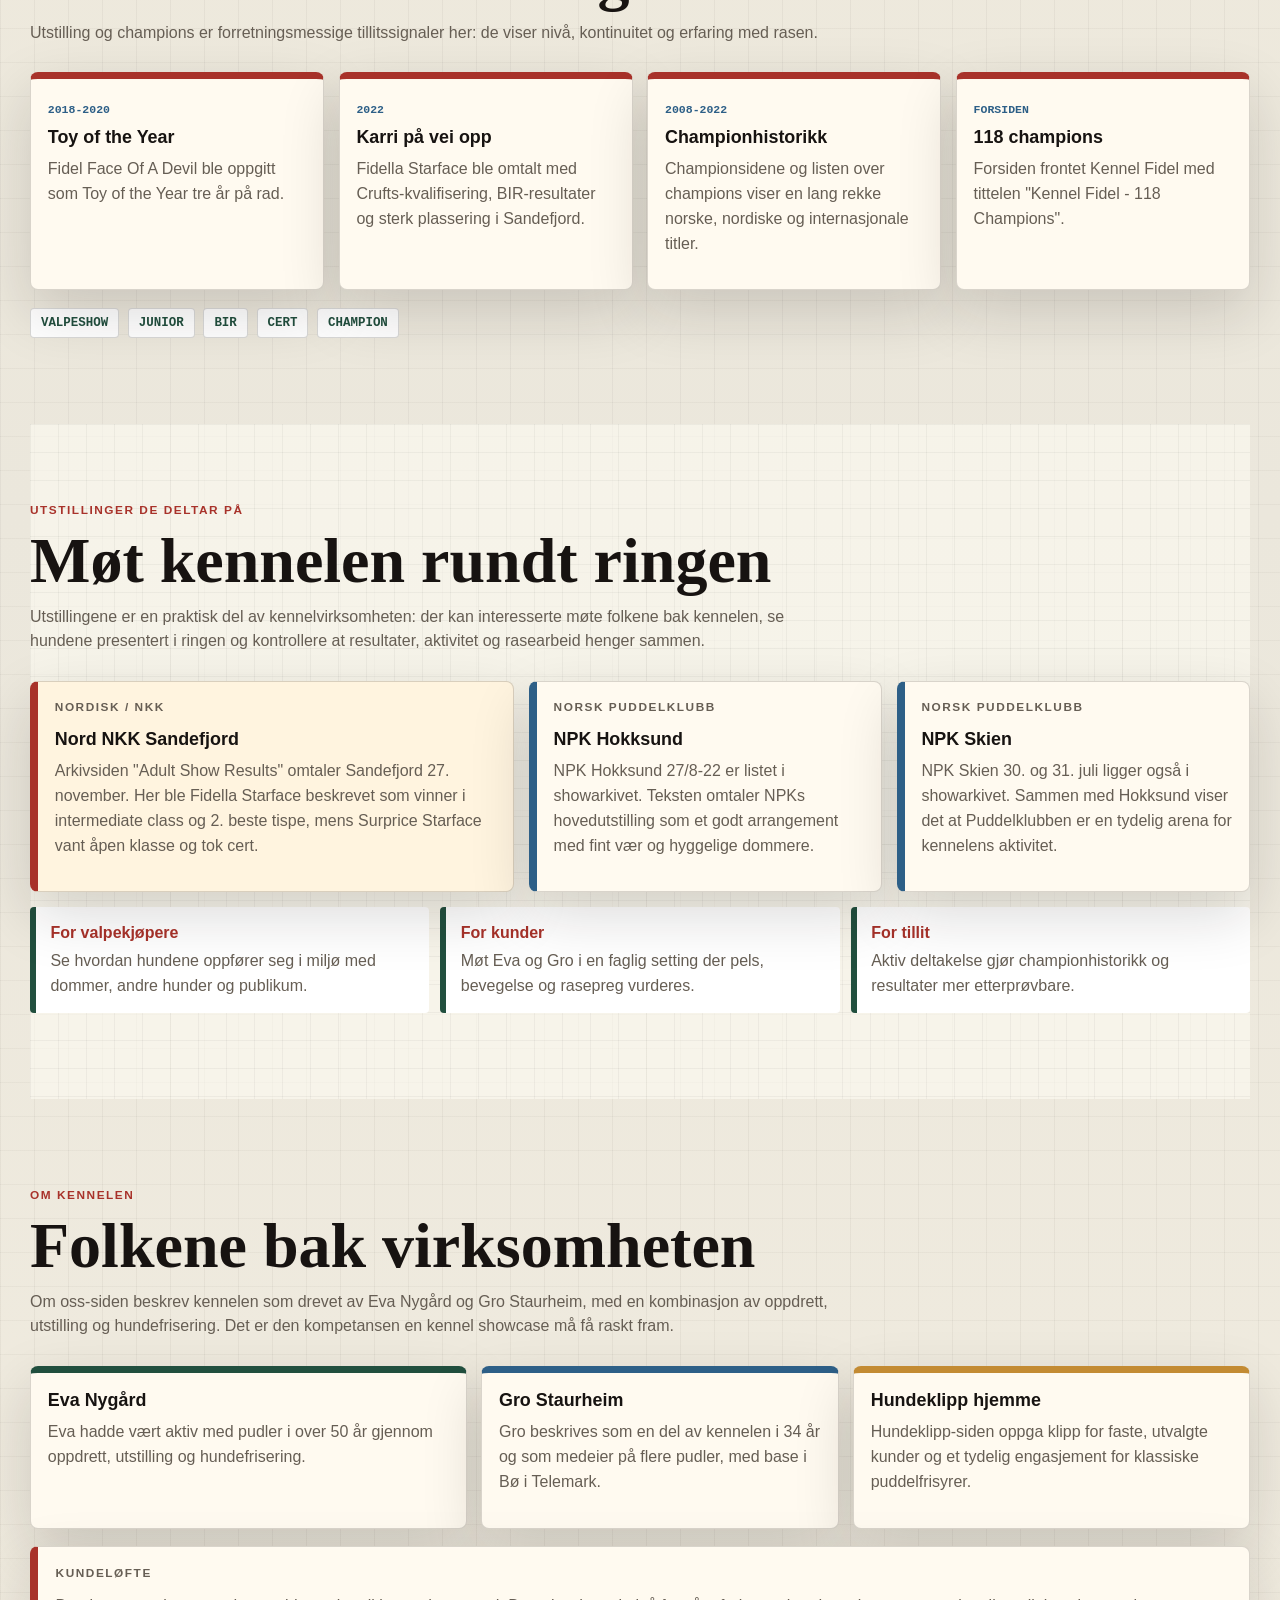
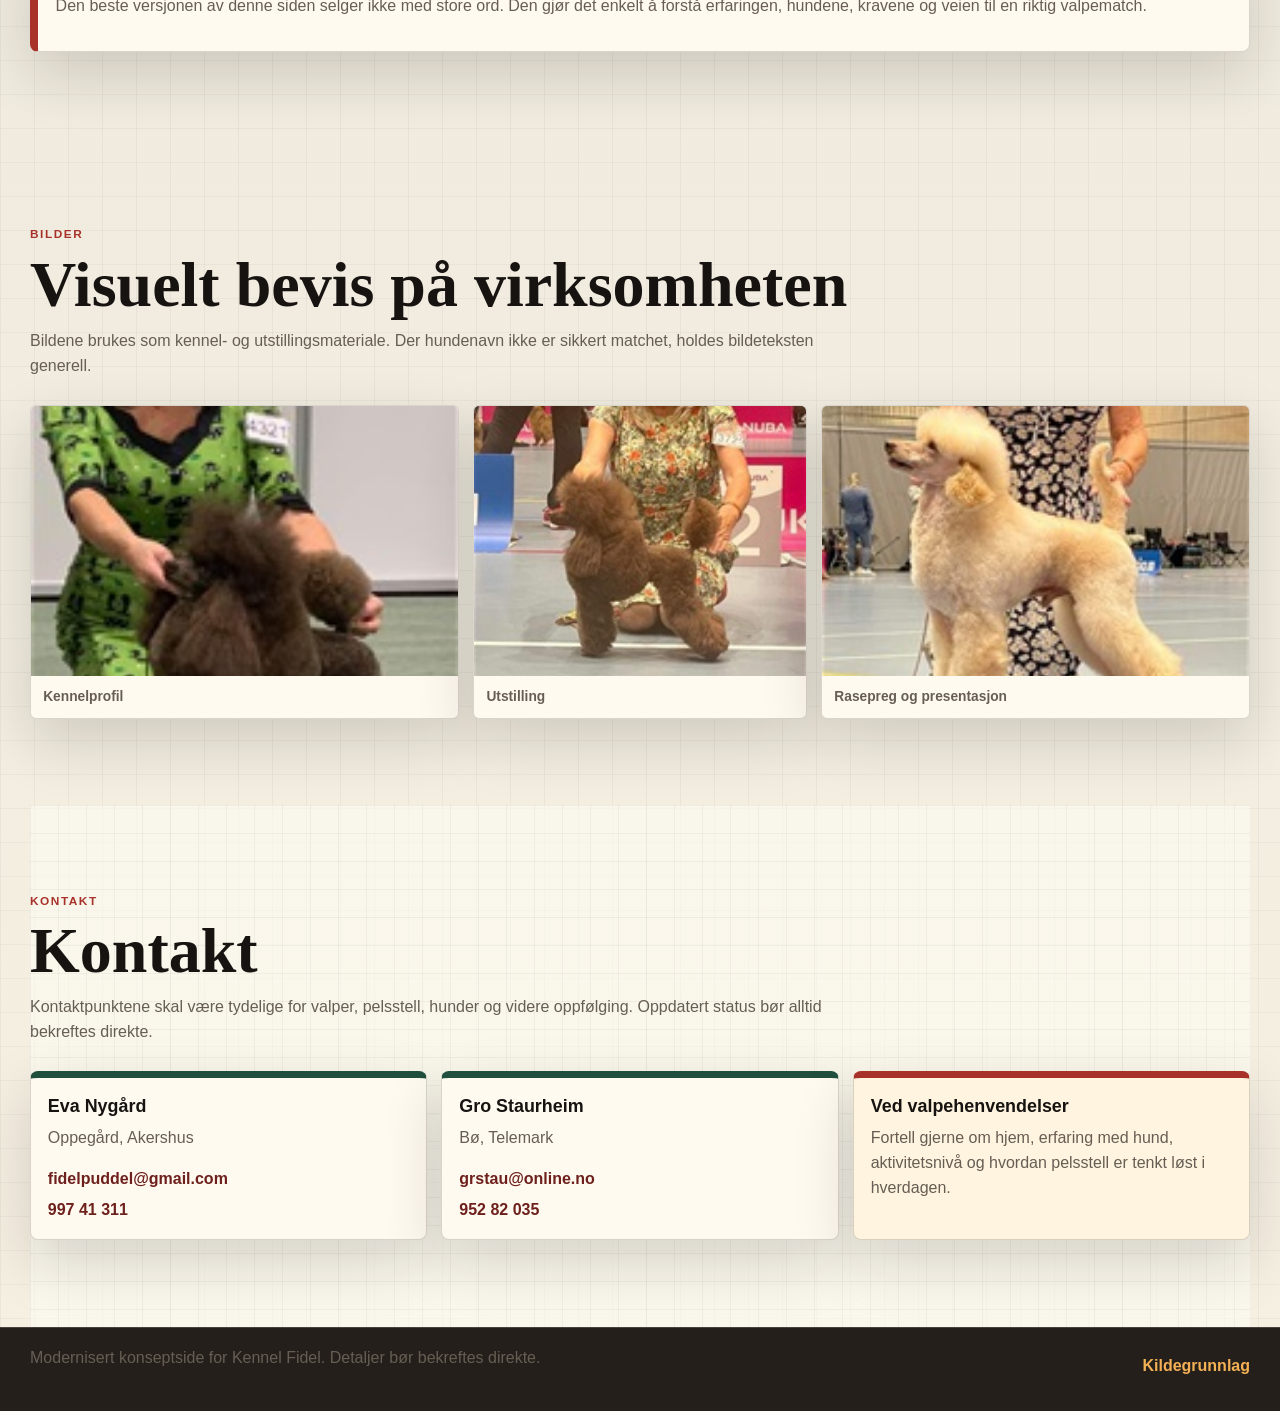
==== commit 7ab1f1fd: "Redesign kennel site as operations board" ====
--- a/index.html
+++ b/index.html
@@ -51,6 +51,12 @@
               <a class="button primary" href="#kontakt">Send henvendelse</a>
               <a class="button secondary" href="#kontakt">Kontakt kennelen</a>
             </div>
+            <div class="route-strip" aria-label="Besøksflyt">
+              <span>01 Hundene</span>
+              <span>02 Valper</span>
+              <span>03 Ring og resultater</span>
+              <span>04 Seriøs henvendelse</span>
+            </div>
             <div class="hero-ledger" aria-label="Hurtigfakta">
               <article>
                 <span class="ledger-label">Dokumentert historikk</span>
@@ -78,7 +84,7 @@
           </div>
 
           <div class="hero-rail">
-            <div class="show-ribbon" aria-hidden="true">Oppdrett / valper / klipp / utstilling</div>
+            <div class="show-ribbon" aria-hidden="true">Kennel operations board</div>
             <div class="hero-collage" aria-label="Bildecollage fra Kennel Fidel">
               <figure class="hero-photo hero-photo-main">
                 <img src="assets/photos/archive-dog-04.jpg" alt="Lys puddel oppstilt på hundeutstilling">
@@ -111,6 +117,24 @@
         </div>
       </section>
 
+      <section class="operations-strip shell" aria-label="Kennelens arbeidsflyt">
+        <article>
+          <span>Neste stopp</span>
+          <strong>Ringen</strong>
+          <p>NKK og Puddelklubben brukes som åpne møteplasser for hunder, resultater og folkene bak kennelen.</p>
+        </article>
+        <article>
+          <span>Intake</span>
+          <strong>Valpefilter</strong>
+          <p>Henvendelser styres mot riktig match: hjem, pelsstell, aktivitet og videre oppfølging.</p>
+        </article>
+        <article>
+          <span>Service</span>
+          <strong>Klipp og stell</strong>
+          <p>Grooming blir en synlig del av kennelens fagarbeid, ikke en bortgjemt tilleggstjeneste.</p>
+        </article>
+      </section>
+
       <section class="overview-band" id="tjenester">
         <div class="shell journal-board">
           <article class="journal-intro">
--- a/styles.css
+++ b/styles.css
@@ -1,19 +1,19 @@
 :root {
-  --ink: #1d1d1b;
-  --muted: #585247;
-  --paper: #f5efe4;
-  --paper-warm: #f0e2cf;
-  --paper-cool: #e8efe8;
-  --surface: rgba(255, 251, 244, 0.88);
-  --surface-strong: #fffaf2;
-  --line: rgba(73, 54, 34, 0.18);
-  --brand: #8f2d2a;
-  --brand-deep: #65201f;
-  --forest: #24483c;
-  --gold: #ae8241;
-  --tape: #e9d6a6;
-  --shadow-soft: 0 18px 44px rgba(42, 29, 21, 0.09);
-  --shadow-strong: 0 28px 70px rgba(42, 29, 21, 0.14);
+  --ink: #171311;
+  --coal: #241f1b;
+  --muted: #665e54;
+  --paper: #f8f1df;
+  --paper-2: #fff8e8;
+  --panel: #fffaf0;
+  --line: rgba(23, 19, 17, 0.16);
+  --red: #a8322a;
+  --red-dark: #6e201c;
+  --green: #214f3e;
+  --green-soft: #dfeadf;
+  --blue: #2d5f87;
+  --gold: #c38b33;
+  --chalk: #fffdf5;
+  --shadow: 0 22px 60px rgba(23, 19, 17, 0.16);
   color-scheme: light;
 }
 
@@ -29,38 +29,26 @@
   margin: 0;
   color: var(--ink);
   background:
-    linear-gradient(rgba(255, 255, 255, 0.18) 1px, transparent 1px) 0 0 / 100% 2.2rem,
-    radial-gradient(circle at top left, rgba(143, 45, 42, 0.11), transparent 22rem),
-    radial-gradient(circle at 88% 14%, rgba(36, 72, 60, 0.09), transparent 20rem),
-    linear-gradient(180deg, #efe5d4 0%, var(--paper) 20%, #f7f0e6 55%, #eee3d0 100%);
-  font-family: "Avenir Next", "Trebuchet MS", "Segoe UI", sans-serif;
-  line-height: 1.6;
-}
-
-body::before,
-body::after {
+    linear-gradient(90deg, rgba(23, 19, 17, 0.045) 1px, transparent 1px) 0 0 / 34px 34px,
+    linear-gradient(rgba(23, 19, 17, 0.035) 1px, transparent 1px) 0 0 / 34px 34px,
+    linear-gradient(180deg, #f0e4cf 0%, var(--paper) 34%, #ebe7dc 68%, #f6f0e2 100%);
+  font-family: "Gill Sans", "Avenir Next", "Trebuchet MS", sans-serif;
+  line-height: 1.55;
+}
+
+body::before {
   content: "";
   position: fixed;
-  z-index: -1;
-  border-radius: 999px;
+  inset: 0 auto 0 0;
+  width: 0.55rem;
+  z-index: 100;
+  background: repeating-linear-gradient(
+    180deg,
+    var(--red) 0 4.5rem,
+    var(--green) 4.5rem 8.2rem,
+    var(--gold) 8.2rem 9.1rem
+  );
   pointer-events: none;
-  filter: blur(6px);
-}
-
-body::before {
-  top: 5rem;
-  left: -7rem;
-  width: 16rem;
-  height: 16rem;
-  background: rgba(174, 130, 65, 0.11);
-}
-
-body::after {
-  right: -6rem;
-  bottom: 8rem;
-  width: 18rem;
-  height: 18rem;
-  background: rgba(36, 72, 60, 0.08);
 }
 
 img {
@@ -86,12 +74,12 @@
   position: absolute;
   left: 1rem;
   top: 0.75rem;
+  z-index: 40;
   transform: translateY(-160%);
   padding: 0.5rem 0.8rem;
+  border-radius: 4px;
   background: var(--ink);
   color: #fff;
-  border-radius: 4px;
-  z-index: 30;
 }
 
 .skip-link:focus {
@@ -99,17 +87,18 @@
 }
 
 .shell {
-  width: min(1180px, calc(100% - 2rem));
+  width: min(1220px, calc(100% - 2rem));
   margin: 0 auto;
 }
 
 .site-header {
   position: sticky;
   top: 0;
-  z-index: 20;
-  border-bottom: 1px solid rgba(143, 45, 42, 0.1);
-  background: rgba(245, 239, 228, 0.82);
-  backdrop-filter: blur(14px);
+  z-index: 30;
+  border-bottom: 1px solid rgba(255, 250, 240, 0.16);
+  background: rgba(23, 19, 17, 0.9);
+  color: var(--chalk);
+  backdrop-filter: blur(16px);
 }
 
 .header-row,
@@ -126,26 +115,24 @@
 
 .brand {
   display: inline-flex;
+  min-width: 0;
   align-items: center;
-  gap: 0.85rem;
-  min-width: 0;
+  gap: 0.8rem;
   text-decoration: none;
 }
 
 .brand-mark {
   display: grid;
+  width: 48px;
+  height: 48px;
   place-items: center;
-  width: 50px;
-  height: 50px;
-  border-radius: 14px;
-  border: 1px solid rgba(143, 45, 42, 0.28);
+  border: 1px solid rgba(255, 250, 240, 0.34);
+  border-radius: 7px;
   background:
-    linear-gradient(180deg, rgba(255, 255, 255, 0.85), rgba(240, 226, 207, 0.95)),
-    #fff;
-  box-shadow: inset 0 1px 0 rgba(255, 255, 255, 0.7);
-  color: var(--brand);
-  font: 700 0.94rem/1 "Courier New", monospace;
-  letter-spacing: 0.08em;
+    linear-gradient(135deg, var(--red), var(--red-dark));
+  color: var(--chalk);
+  font: 800 0.86rem/1 "Courier New", monospace;
+  letter-spacing: 0.12em;
 }
 
 .brand-copy strong,
@@ -154,81 +141,78 @@
 }
 
 .brand-copy strong {
-  font-family: Baskerville, "Times New Roman", serif;
-  font-size: 1.45rem;
-  font-weight: 700;
+  font-family: Baskerville, "Palatino Linotype", Georgia, serif;
+  font-size: 1.42rem;
+  line-height: 1;
 }
 
 .brand-copy small {
-  color: var(--muted);
-  font-size: 0.84rem;
+  color: rgba(255, 253, 245, 0.7);
+  font-size: 0.82rem;
 }
 
 .site-nav {
   display: flex;
   flex-wrap: wrap;
   justify-content: flex-end;
-  gap: 0.4rem 0.25rem;
+  gap: 0.3rem;
 }
 
 .site-nav a {
-  padding: 0.45rem 0.7rem;
+  padding: 0.42rem 0.58rem;
+  border: 1px solid transparent;
   border-radius: 999px;
-  color: var(--muted);
-  font-size: 0.92rem;
-  font-weight: 700;
+  color: rgba(255, 253, 245, 0.78);
+  font-size: 0.86rem;
+  font-weight: 800;
   text-decoration: none;
 }
 
 .site-nav a:hover,
-.site-nav a:focus-visible,
-.text-link:hover,
-.text-link:focus-visible,
-.site-footer a:hover,
-.site-footer a:focus-visible {
-  color: var(--brand-deep);
+.site-nav a:focus-visible {
+  border-color: rgba(255, 253, 245, 0.28);
+  color: #fff;
 }
 
 .hero {
   position: relative;
   overflow: clip;
-  padding: clamp(2.5rem, 6vw, 4rem) 0 clamp(2.6rem, 6vw, 4.4rem);
+  min-height: calc(100vh - 74px);
+  padding: clamp(2.6rem, 6vw, 5.4rem) 0 2.2rem;
+  background:
+    linear-gradient(90deg, rgba(23, 19, 17, 0.9), rgba(23, 19, 17, 0.76) 48%, rgba(33, 79, 62, 0.2)),
+    url("assets/photos/archive-dog-04.jpg") center right / min(56vw, 760px) auto no-repeat,
+    var(--coal);
+  color: var(--chalk);
 }
 
 .hero::before {
-  content: "";
+  content: "SHOW ROUTE / LITTERS / GROOMING / RESULTS";
   position: absolute;
-  inset: 1.5rem 0 auto;
-  height: min(35rem, 78%);
-  background:
-    linear-gradient(135deg, rgba(255, 250, 242, 0.72), rgba(231, 239, 232, 0.6)),
-    linear-gradient(180deg, rgba(255, 255, 255, 0.2), transparent);
-  border-top: 1px solid rgba(143, 45, 42, 0.1);
-  border-bottom: 1px solid rgba(73, 54, 34, 0.08);
-  transform: skewY(-3deg);
-  transform-origin: top left;
+  left: max(1rem, calc((100vw - 1220px) / 2));
+  right: max(1rem, calc((100vw - 1220px) / 2));
+  bottom: 1.1rem;
+  padding-top: 0.65rem;
+  border-top: 1px solid rgba(255, 253, 245, 0.22);
+  color: rgba(255, 253, 245, 0.42);
+  font: 800 0.72rem/1 "Courier New", monospace;
+  letter-spacing: 0.16em;
 }
 
 .hero-grid {
   position: relative;
   display: grid;
-  grid-template-columns: minmax(0, 1.02fr) minmax(320px, 0.92fr);
-  gap: clamp(1.6rem, 4vw, 3.2rem);
+  grid-template-columns: minmax(0, 0.92fr) minmax(360px, 0.72fr);
+  gap: clamp(1.4rem, 4vw, 3rem);
   align-items: start;
-}
-
-.hero-copy,
-.hero-rail {
-  position: relative;
-  z-index: 1;
 }
 
 .hero-kicker-row {
   display: flex;
   flex-wrap: wrap;
   align-items: center;
-  gap: 0.65rem;
-  margin-bottom: 1rem;
+  gap: 0.6rem;
+  margin-bottom: 1.1rem;
 }
 
 .eyebrow,
@@ -236,86 +220,72 @@
 .band-kicker,
 .story-date,
 .ledger-label {
-  color: var(--brand);
-  font-size: 0.8rem;
-  font-weight: 800;
-  letter-spacing: 0.08em;
+  color: var(--red);
+  font-size: 0.74rem;
+  font-weight: 900;
+  letter-spacing: 0.13em;
   text-transform: uppercase;
+}
+
+.hero .eyebrow,
+.hero .ledger-label {
+  color: #f3a248;
 }
 
 .eyebrow,
 .card-label,
 .band-kicker {
-  margin-bottom: 0.7rem;
+  margin-bottom: 0.72rem;
 }
 
 .issue-stamp {
   margin: 0;
-  padding: 0.3rem 0.6rem;
-  border: 1px dashed rgba(143, 45, 42, 0.36);
-  border-radius: 999px;
-  color: var(--brand-deep);
-  font: 700 0.74rem/1.2 "Courier New", monospace;
+  padding: 0.36rem 0.62rem;
+  border: 1px solid rgba(255, 253, 245, 0.28);
+  border-radius: 4px;
+  color: rgba(255, 253, 245, 0.86);
+  font: 800 0.72rem/1 "Courier New", monospace;
   text-transform: uppercase;
-  background: rgba(255, 248, 236, 0.78);
+  background: rgba(255, 253, 245, 0.07);
 }
 
 h1,
 h2 {
-  font-family: Baskerville, "Times New Roman", serif;
-  line-height: 0.96;
+  font-family: Baskerville, "Palatino Linotype", Georgia, serif;
+  line-height: 0.94;
   letter-spacing: 0;
 }
 
 h1 {
+  max-width: 8.4ch;
   margin-bottom: 1rem;
-  font-size: clamp(3.2rem, 8vw, 6.2rem);
-  max-width: 9ch;
+  font-size: clamp(4rem, 13vw, 9.4rem);
   text-wrap: balance;
 }
 
 h2 {
-  margin-bottom: 0.85rem;
-  font-size: clamp(2.15rem, 4vw, 3.55rem);
+  margin-bottom: 0.86rem;
+  font-size: clamp(2.2rem, 5vw, 4.4rem);
   text-wrap: balance;
 }
 
 h3 {
-  margin-bottom: 0.55rem;
-  font-size: 1.15rem;
-  line-height: 1.3;
-}
-
-.lead,
-.section-heading p:not(.eyebrow),
-.hero-copy p,
-.latest-card p,
-.story-body p,
-.story-card p,
-.post-card p,
-.dog-card p,
-.puppy-card p,
-.puppy-card li,
-.merit-card p,
-.about-card p,
-.contact-card p,
-.site-footer p,
-.hero-note p,
-.about-banner p,
-.scrap-card li {
-  color: var(--muted);
+  margin-bottom: 0.54rem;
+  font-size: 1.12rem;
+  line-height: 1.25;
 }
 
 .lead {
-  max-width: 56ch;
-  font-size: clamp(1.05rem, 2vw, 1.26rem);
+  max-width: 54ch;
+  color: rgba(255, 253, 245, 0.78);
+  font-size: clamp(1.04rem, 2vw, 1.28rem);
 }
 
 .hero-actions {
   display: flex;
   flex-wrap: wrap;
-  gap: 0.8rem;
-  margin: 1.65rem 0 1.4rem;
+  gap: 0.75rem;
+  margin: 1.55rem 0 1rem;
 }
 
 .button {
@@ -323,28 +293,53 @@
   min-height: 48px;
   align-items: center;
   justify-content: center;
-  padding: 0.75rem 1rem;
-  border: 1px solid rgba(143, 45, 42, 0.45);
-  border-radius: 999px;
+  padding: 0.78rem 1rem;
+  border: 1px solid currentColor;
+  border-radius: 4px;
+  font-weight: 900;
   text-decoration: none;
-  font-weight: 800;
 }
 
 .button.primary {
-  background: linear-gradient(180deg, #9c3d37, var(--brand));
-  color: #fff;
-  box-shadow: 0 14px 26px rgba(143, 45, 42, 0.2);
+  background: var(--gold);
+  color: var(--ink);
+  box-shadow: 8px 8px 0 rgba(0, 0, 0, 0.22);
 }
 
 .button.secondary {
-  background: rgba(255, 250, 242, 0.8);
-  color: var(--brand);
+  background: rgba(255, 253, 245, 0.08);
+  color: var(--chalk);
+}
+
+.route-strip {
+  display: grid;
+  grid-template-columns: repeat(4, minmax(0, 1fr));
+  gap: 0;
+  max-width: 680px;
+  margin: 1.25rem 0 1.1rem;
+  border: 1px solid rgba(255, 253, 245, 0.24);
+  background: rgba(23, 19, 17, 0.52);
+}
+
+.route-strip span {
+  min-height: 54px;
+  padding: 0.72rem;
+  border-right: 1px solid rgba(255, 253, 245, 0.18);
+  color: rgba(255, 253, 245, 0.84);
+  font: 800 0.72rem/1.25 "Courier New", monospace;
+  text-transform: uppercase;
+}
+
+.route-strip span:last-child {
+  border-right: 0;
+  color: #f4b054;
 }
 
 .hero-ledger {
   display: grid;
   grid-template-columns: repeat(3, minmax(0, 1fr));
-  gap: 0.9rem;
+  gap: 0.75rem;
+  max-width: 720px;
   margin-bottom: 1rem;
 }
 
@@ -369,135 +364,98 @@
   position: relative;
   border: 1px solid var(--line);
   border-radius: 8px;
-  background: var(--surface);
-  box-shadow: var(--shadow-soft);
+  background: var(--panel);
+  box-shadow: var(--shadow);
 }
 
 .hero-ledger article {
-  min-height: 100%;
-  padding: 1rem;
+  padding: 0.9rem;
+  border-color: rgba(255, 253, 245, 0.18);
+  background: rgba(255, 253, 245, 0.08);
+  box-shadow: none;
 }
 
 .hero-ledger strong {
   display: block;
-  margin: 0.18rem 0 0.38rem;
-  font-family: Baskerville, "Times New Roman", serif;
-  font-size: 1.4rem;
-  line-height: 1.05;
-  color: var(--forest);
-}
-
-.hero-ledger p {
+  margin: 0.2rem 0 0.35rem;
+  color: #fff;
+  font-family: Baskerville, "Palatino Linotype", Georgia, serif;
+  font-size: 1.35rem;
+  line-height: 1.04;
+}
+
+.hero-ledger p,
+.hero-note p {
   margin-bottom: 0;
-  font-size: 0.94rem;
+  color: rgba(255, 253, 245, 0.68);
+  font-size: 0.9rem;
 }
 
 .hero-note {
-  max-width: 28rem;
-  padding: 1rem 1rem 1rem 1.2rem;
-  background:
-    linear-gradient(180deg, rgba(232, 239, 232, 0.6), rgba(255, 250, 242, 0.92)),
-    #fff;
-}
-
-.hero-note::before {
-  content: "";
-  position: absolute;
-  inset: auto auto 100% 1rem;
-  width: 3.7rem;
-  height: 0.9rem;
-  background: rgba(233, 214, 166, 0.78);
-  transform: translateY(55%) rotate(-3deg);
+  max-width: 33rem;
+  padding: 1rem;
+  border-color: rgba(255, 253, 245, 0.18);
+  background: rgba(168, 50, 42, 0.22);
+  box-shadow: none;
 }
 
 .note-title {
-  margin-bottom: 0.35rem;
-  color: var(--brand-deep);
-  font-weight: 800;
+  margin-bottom: 0.25rem;
+  color: #fff;
+  font-weight: 900;
 }
 
 .hero-rail {
   display: grid;
-  gap: 1rem;
+  gap: 0.8rem;
 }
 
 .show-ribbon {
-  justify-self: end;
-  padding: 0.5rem 0.9rem;
-  border-radius: 999px;
-  background: linear-gradient(90deg, var(--forest), #40685b);
-  color: #f9f4eb;
-  font: 700 0.76rem/1 "Courier New", monospace;
+  justify-self: start;
+  padding: 0.5rem 0.7rem;
+  border: 1px solid rgba(255, 253, 245, 0.36);
+  border-radius: 4px;
+  background: rgba(255, 253, 245, 0.1);
+  color: var(--chalk);
+  font: 900 0.72rem/1 "Courier New", monospace;
   letter-spacing: 0.14em;
   text-transform: uppercase;
-  box-shadow: 0 14px 24px rgba(36, 72, 60, 0.2);
 }
 
 .hero-collage {
-  position: relative;
-  display: grid;
-  grid-template-columns: minmax(0, 1.05fr) minmax(170px, 0.72fr);
-  gap: 1rem;
-  padding: clamp(0.9rem, 2vw, 1.2rem);
-  border: 1px solid rgba(73, 54, 34, 0.12);
-  border-radius: 24px;
+  display: grid;
+  grid-template-columns: minmax(0, 1fr) minmax(150px, 0.62fr);
+  gap: 0.75rem;
+  padding: 0.8rem;
+  border: 1px solid rgba(255, 253, 245, 0.22);
+  border-radius: 8px;
   background:
-    radial-gradient(circle at top right, rgba(174, 130, 65, 0.14), transparent 16rem),
-    linear-gradient(180deg, rgba(255, 255, 255, 0.56), rgba(255, 247, 236, 0.88)),
-    #fff;
-  box-shadow: var(--shadow-strong);
-}
-
-.hero-collage::before {
-  content: "";
-  position: absolute;
-  top: -0.45rem;
-  right: 3rem;
-  width: 4rem;
-  height: 1.1rem;
-  background: rgba(233, 214, 166, 0.86);
-  transform: rotate(6deg);
-}
-
-.hero-collage::after {
-  content: "";
-  position: absolute;
-  left: 1.4rem;
-  bottom: -0.5rem;
-  width: 4.4rem;
-  height: 1rem;
-  background: rgba(233, 214, 166, 0.74);
-  transform: rotate(-7deg);
+    linear-gradient(135deg, rgba(255, 253, 245, 0.16), rgba(255, 253, 245, 0.04)),
+    rgba(23, 19, 17, 0.66);
+  box-shadow: 16px 16px 0 rgba(0, 0, 0, 0.22);
 }
 
 .hero-photo,
 .feature-story figure,
 .gallery-card {
   overflow: hidden;
-  border-radius: 8px;
+  border-radius: 6px;
 }
 
 .hero-photo {
-  position: relative;
-  background: #fff;
-  box-shadow: var(--shadow-soft);
+  margin: 0;
+  border: 1px solid rgba(255, 253, 245, 0.2);
+  background: var(--panel);
 }
 
 .hero-photo-main {
   grid-row: span 2;
-  transform: rotate(-1.8deg);
-}
-
-.hero-photo-side {
-  align-self: start;
-  transform: rotate(2.2deg);
-  margin-top: 1.25rem;
 }
 
 .hero-photo img {
   width: 100%;
-  height: min(53vh, 510px);
-  min-height: 300px;
+  height: min(54vh, 520px);
+  min-height: 330px;
   object-fit: cover;
   object-position: center top;
 }
@@ -505,14 +463,15 @@
 .hero-photo-side img {
   height: 15rem;
   min-height: 15rem;
+  object-fit: cover;
 }
 
 .hero-photo figcaption,
 .gallery-card figcaption {
-  padding: 0.72rem 0.85rem 0.85rem;
+  padding: 0.64rem 0.76rem;
   color: var(--muted);
-  font-size: 0.88rem;
-  font-weight: 700;
+  font-size: 0.86rem;
+  font-weight: 900;
 }
 
 .latest-card,
@@ -526,28 +485,23 @@
 .about-card,
 .contact-card,
 .scrap-card {
-  padding: 1.15rem;
+  padding: 1.05rem;
 }
 
 .latest-card {
   align-self: end;
-  margin-left: -2.6rem;
-  background:
-    linear-gradient(180deg, rgba(255, 250, 242, 0.96), rgba(240, 226, 207, 0.88)),
-    #fff;
+  border-left: 8px solid var(--gold);
+  background: var(--paper-2);
 }
 
 .latest-card h2 {
-  font-size: clamp(1.55rem, 3vw, 2.25rem);
+  font-size: clamp(1.45rem, 3vw, 2.1rem);
 }
 
 .scrap-card {
-  align-self: center;
-  margin-left: 1rem;
-  background:
-    linear-gradient(180deg, rgba(232, 239, 232, 0.88), rgba(255, 252, 246, 0.94)),
-    #fff;
-  transform: rotate(-2deg);
+  align-self: stretch;
+  border-left: 8px solid var(--green);
+  background: var(--green-soft);
 }
 
 .scrap-card ul {
@@ -556,9 +510,49 @@
 }
 
 .text-link {
-  color: var(--forest);
-  font-weight: 800;
+  color: var(--red-dark);
+  font-weight: 900;
   text-decoration: none;
+}
+
+.operations-strip {
+  position: relative;
+  z-index: 4;
+  display: grid;
+  grid-template-columns: repeat(3, minmax(0, 1fr));
+  gap: 0.75rem;
+  margin-top: -1.4rem;
+  margin-bottom: 2.6rem;
+}
+
+.operations-strip article {
+  padding: 1rem;
+  border: 1px solid rgba(23, 19, 17, 0.14);
+  border-radius: 8px;
+  background: var(--chalk);
+  box-shadow: 10px 10px 0 rgba(23, 19, 17, 0.12);
+}
+
+.operations-strip span {
+  display: inline-block;
+  margin-bottom: 0.45rem;
+  color: var(--red);
+  font: 900 0.7rem/1 "Courier New", monospace;
+  letter-spacing: 0.12em;
+  text-transform: uppercase;
+}
+
+.operations-strip strong {
+  display: block;
+  margin-bottom: 0.25rem;
+  font-family: Baskerville, "Palatino Linotype", Georgia, serif;
+  font-size: 1.55rem;
+  line-height: 1;
+}
+
+.operations-strip p {
+  margin: 0;
+  color: var(--muted);
 }
 
 .overview-band {
@@ -567,24 +561,26 @@
 
 .journal-board {
   display: grid;
-  grid-template-columns: minmax(0, 1.2fr) repeat(2, minmax(180px, 0.7fr));
+  grid-template-columns: minmax(0, 1.25fr) repeat(2, minmax(190px, 0.7fr));
   grid-template-areas:
     "intro note1 note2"
     "intro note3 quote"
     "list list quote";
-  gap: 1rem;
-  padding: 1.3rem;
-  border: 1px solid rgba(36, 72, 60, 0.16);
-  border-radius: 28px;
+  gap: 0.8rem;
+  padding: 1rem;
+  border-top: 7px solid var(--green);
+  border-bottom: 7px solid var(--red);
   background:
-    linear-gradient(135deg, rgba(36, 72, 60, 0.08), rgba(255, 255, 255, 0.46)),
-    linear-gradient(180deg, rgba(255, 248, 236, 0.92), rgba(248, 241, 230, 0.96));
-  box-shadow: var(--shadow-soft);
+    linear-gradient(90deg, rgba(33, 79, 62, 0.08) 1px, transparent 1px) 0 0 / 24px 24px,
+    linear-gradient(rgba(33, 79, 62, 0.08) 1px, transparent 1px) 0 0 / 24px 24px,
+    var(--paper-2);
+  box-shadow: var(--shadow);
 }
 
 .journal-intro {
   grid-area: intro;
-  padding: 1.5rem;
+  padding: 1.35rem;
+  border-left: 9px solid var(--red);
 }
 
 .note-puppies {
@@ -601,18 +597,7 @@
 
 .journal-note {
   padding: 1rem;
-  background: rgba(255, 251, 245, 0.9);
-}
-
-.journal-note::before {
-  content: "";
-  position: absolute;
-  top: -0.38rem;
-  left: 0.9rem;
-  width: 3.4rem;
-  height: 0.8rem;
-  background: rgba(233, 214, 166, 0.75);
-  transform: rotate(-5deg);
+  border-left: 7px solid var(--gold);
 }
 
 .journal-note span,
@@ -621,86 +606,111 @@
 }
 
 .journal-note span {
-  color: var(--brand);
-  font-size: 0.78rem;
-  font-weight: 800;
+  color: var(--red);
+  font-size: 0.72rem;
+  font-weight: 900;
   text-transform: uppercase;
 }
 
 .journal-note strong {
-  margin: 0.3rem 0 0.35rem;
-  font-family: Baskerville, "Times New Roman", serif;
-  font-size: 1.2rem;
+  margin: 0.28rem 0 0.3rem;
+  font-family: Baskerville, "Palatino Linotype", Georgia, serif;
+  font-size: 1.22rem;
 }
 
 .band-list {
   grid-area: list;
   display: flex;
   flex-wrap: wrap;
-  gap: 0.65rem;
+  gap: 0.55rem;
   align-content: start;
 }
 
 .band-list span,
 .dog-ledger span,
 .ribbon-line span {
-  padding: 0.52rem 0.72rem;
-  border: 1px solid rgba(143, 45, 42, 0.16);
-  border-radius: 999px;
-  background: rgba(255, 255, 255, 0.72);
-  color: var(--forest);
-  font-weight: 700;
+  padding: 0.48rem 0.62rem;
+  border: 1px solid var(--line);
+  border-radius: 4px;
+  background: #fff;
+  color: var(--green);
+  font: 900 0.78rem/1 "Courier New", monospace;
+  text-transform: uppercase;
 }
 
 .journal-quote {
   grid-area: quote;
   align-self: stretch;
   margin: 0;
-  padding: 1.2rem;
-  background:
-    linear-gradient(180deg, rgba(255, 249, 238, 0.94), rgba(234, 239, 232, 0.84)),
-    #fff;
+  padding: 1.05rem;
+  border: 0;
+  background: var(--green);
+  color: #fff;
 }
 
 .journal-quote p {
   margin: 0;
-  font-family: Baskerville, "Times New Roman", serif;
-  font-size: clamp(1.2rem, 2vw, 1.6rem);
-  line-height: 1.2;
-  color: var(--brand-deep);
+  color: #fff;
+  font-family: Baskerville, "Palatino Linotype", Georgia, serif;
+  font-size: clamp(1.16rem, 2vw, 1.55rem);
+  line-height: 1.16;
 }
 
 .section {
   position: relative;
-  padding: clamp(3rem, 7vw, 5rem) 0;
+  padding: clamp(3rem, 7vw, 5.4rem) 0;
 }
 
 .section-heading {
-  max-width: 760px;
-  margin-bottom: 1.8rem;
+  max-width: 820px;
+  margin-bottom: 1.65rem;
+}
+
+.section-heading p:not(.eyebrow),
+.latest-card p,
+.story-body p,
+.story-card p,
+.post-card p,
+.dog-card p,
+.puppy-card p,
+.puppy-card li,
+.merit-card p,
+.showcase-card p,
+.about-card p,
+.contact-card p,
+.site-footer p,
+.about-banner p,
+.scrap-card li {
+  color: var(--muted);
 }
 
 .news-layout {
   display: grid;
-  grid-template-columns: minmax(0, 1.14fr) minmax(290px, 0.86fr);
-  gap: 1rem;
+  grid-template-columns: minmax(0, 1.1fr) minmax(290px, 0.9fr);
+  gap: 0.9rem;
   margin-bottom: 1rem;
 }
 
 .feature-story {
   overflow: hidden;
-  background: var(--surface-strong);
+  border: 1px solid var(--line);
+  border-radius: 8px;
+  background: var(--panel);
+  box-shadow: var(--shadow);
 }
 
 .feature-story img {
   width: 100%;
-  height: 360px;
+  height: 390px;
   object-fit: cover;
 }
 
 .story-body {
-  margin: -3rem 1rem 1rem;
-  background: rgba(255, 251, 244, 0.95);
+  margin: 0;
+  border: 0;
+  border-top: 8px solid var(--red);
+  border-radius: 0;
+  box-shadow: none;
 }
 
 .story-stack,
@@ -712,15 +722,26 @@
 .contact-grid,
 .gallery-grid {
   display: grid;
-  gap: 1rem;
+  gap: 0.9rem;
 }
 
 .story-stack {
   grid-template-columns: 1fr;
 }
 
-.story-card:nth-child(2n) {
-  transform: translateX(1rem);
+.story-card,
+.post-card,
+.dog-card,
+.puppy-card,
+.merit-card,
+.showcase-card,
+.about-card,
+.contact-card {
+  min-height: 100%;
+}
+
+.story-card {
+  border-left: 8px solid var(--blue);
 }
 
 .post-grid,
@@ -730,63 +751,53 @@
 }
 
 .post-card {
-  min-height: 100%;
-  background: rgba(255, 251, 244, 0.94);
+  border-top: 7px solid var(--green);
 }
 
 .post-card:nth-child(2) {
-  transform: translateY(1rem);
+  border-top-color: var(--gold);
+}
+
+.post-card:nth-child(3) {
+  border-top-color: var(--red);
 }
 
 .post-pin {
   position: absolute;
-  top: 0.9rem;
-  right: 0.9rem;
-  width: 0.85rem;
-  height: 0.85rem;
+  top: 0.8rem;
+  right: 0.8rem;
+  width: 0.78rem;
+  height: 0.78rem;
+  border: 2px solid #fff;
   border-radius: 50%;
-  background: linear-gradient(180deg, #b04440, #7d2724);
-  box-shadow: 0 2px 0 rgba(255, 255, 255, 0.45) inset;
+  background: var(--red);
+  box-shadow: 0 0 0 1px rgba(23, 19, 17, 0.25);
 }
 
 .news-ribbon-board {
   display: grid;
   grid-template-columns: repeat(3, minmax(0, 1fr));
-  gap: 0.8rem;
-  margin-top: 1.35rem;
+  gap: 0.65rem;
+  margin-top: 1.1rem;
 }
 
 .news-ribbon-board p {
   margin: 0;
-  padding: 0.8rem 1rem;
-  border-radius: 999px;
-  background: linear-gradient(90deg, rgba(143, 45, 42, 0.94), rgba(103, 34, 31, 0.94));
-  color: #fff6e9;
-  font-weight: 700;
+  padding: 0.76rem 0.9rem;
+  border-radius: 4px;
+  background: var(--red);
+  color: #fff;
+  font-weight: 900;
   text-align: center;
 }
 
-.dogs-section::before,
-.gallery-section::before,
-.contact-section::before {
-  content: "";
-  position: absolute;
-  inset: 1.2rem 0 auto;
-  height: calc(100% - 2.4rem);
-  z-index: -1;
-  border-radius: 32px;
-}
-
-.dogs-section::before {
-  background: linear-gradient(180deg, rgba(255, 250, 242, 0.6), rgba(232, 239, 232, 0.42));
-}
-
-.gallery-section::before {
-  background: linear-gradient(180deg, rgba(232, 239, 232, 0.44), rgba(255, 250, 242, 0.64));
-}
-
-.contact-section::before {
-  background: linear-gradient(180deg, rgba(143, 45, 42, 0.08), rgba(255, 250, 242, 0.7));
+.dogs-section,
+.shows-section,
+.contact-section {
+  background:
+    linear-gradient(90deg, rgba(23, 19, 17, 0.045) 1px, transparent 1px) 0 0 / 28px 28px,
+    linear-gradient(rgba(23, 19, 17, 0.045) 1px, transparent 1px) 0 0 / 28px 28px,
+    rgba(255, 253, 245, 0.56);
 }
 
 .dog-grid {
@@ -794,7 +805,7 @@
 }
 
 .dog-card {
-  min-height: 100%;
+  border-top: 7px solid var(--green);
 }
 
 .dog-card-photo {
@@ -808,46 +819,50 @@
 
 .dog-card-photo img {
   width: 100%;
-  height: 215px;
+  height: 230px;
   object-fit: cover;
 }
 
 .dog-copy {
-  padding: 1.15rem;
+  padding: 1.05rem;
 }
 
 .dog-badge {
   display: inline-flex;
   align-items: center;
-  min-height: 32px;
-  padding: 0.2rem 0.55rem;
-  border-radius: 999px;
-  background: rgba(36, 72, 60, 0.11);
-  color: var(--forest);
-  font-size: 0.82rem;
-  font-weight: 800;
+  min-height: 30px;
+  margin-bottom: 0.7rem;
+  padding: 0.2rem 0.5rem;
+  border-radius: 4px;
+  background: var(--green);
+  color: #fff;
+  font: 900 0.72rem/1 "Courier New", monospace;
+  text-transform: uppercase;
 }
 
 .dog-ledger {
   display: flex;
   flex-wrap: wrap;
-  gap: 0.65rem;
-  margin-top: 1.25rem;
+  gap: 0.55rem;
+  margin-top: 1.1rem;
 }
 
 .puppy-grid {
   grid-template-columns: minmax(0, 1.15fr) repeat(2, minmax(0, 0.92fr));
 }
 
+.puppy-card {
+  border-left: 8px solid var(--gold);
+}
+
 .puppy-card ul {
   margin: 0;
   padding-left: 1.1rem;
 }
 
 .emphasis {
-  background:
-    linear-gradient(180deg, rgba(143, 45, 42, 0.08), rgba(255, 253, 248, 0.98)),
-    #fff;
+  border-left-color: var(--red);
+  background: #fff4dc;
 }
 
 .merit-grid {
@@ -855,90 +870,63 @@
 }
 
 .merit-card {
-  background:
-    linear-gradient(180deg, rgba(255, 251, 244, 0.94), rgba(240, 226, 207, 0.66)),
-    #fff;
+  border-top: 7px solid var(--red);
 }
 
 .merit-card span {
   display: inline-block;
-  margin-bottom: 0.7rem;
-  color: var(--gold);
-  font-weight: 800;
+  margin-bottom: 0.66rem;
+  color: var(--blue);
+  font: 900 0.72rem/1 "Courier New", monospace;
+  text-transform: uppercase;
 }
 
 .ribbon-line {
   display: flex;
   flex-wrap: wrap;
+  gap: 0.55rem;
+  margin-top: 1.1rem;
+}
+
+.shows-section {
+  padding-top: clamp(3rem, 6vw, 4.8rem);
+}
+
+.showcase-grid {
+  display: grid;
+  grid-template-columns: minmax(0, 1.22fr) repeat(2, minmax(0, 0.89fr));
+  gap: 0.9rem;
+  align-items: stretch;
+}
+
+.showcase-card {
+  border-left: 8px solid var(--blue);
+}
+
+.featured-show {
+  border-left-color: var(--red);
+  background: #fff4df;
+}
+
+.showcase-proof {
+  display: grid;
+  grid-template-columns: repeat(3, minmax(0, 1fr));
   gap: 0.7rem;
-  margin-top: 1.2rem;
-}
-
-.shows-section {
-  padding-top: clamp(2rem, 5vw, 3.8rem);
-}
-
-.shows-section::before {
-  content: "";
-  position: absolute;
-  inset: 1.2rem 0 auto;
-  height: calc(100% - 2.4rem);
-  z-index: -1;
-  border-radius: 32px;
-  background:
-    linear-gradient(135deg, rgba(36, 72, 60, 0.12), rgba(143, 45, 42, 0.06)),
-    linear-gradient(180deg, rgba(255, 250, 242, 0.8), rgba(232, 239, 232, 0.54));
-}
-
-.showcase-grid {
-  display: grid;
-  grid-template-columns: minmax(0, 1.22fr) repeat(2, minmax(0, 0.89fr));
-  gap: 1rem;
-  align-items: stretch;
-}
-
-.showcase-card {
-  min-height: 100%;
-  background:
-    linear-gradient(180deg, rgba(255, 251, 244, 0.95), rgba(232, 239, 232, 0.62)),
-    #fff;
-}
-
-.showcase-card::before {
-  content: "";
-  position: absolute;
-  top: -0.42rem;
-  left: 1rem;
-  width: 3.2rem;
-  height: 0.78rem;
-  background: rgba(233, 214, 166, 0.78);
-  transform: rotate(-4deg);
-}
-
-.featured-show {
-  background:
-    linear-gradient(145deg, rgba(143, 45, 42, 0.11), rgba(255, 251, 244, 0.98) 42%, rgba(232, 239, 232, 0.68)),
-    #fff;
-}
-
-.showcase-proof {
-  display: grid;
-  grid-template-columns: repeat(3, minmax(0, 1fr));
-  gap: 0.8rem;
-  margin-top: 1rem;
+  margin-top: 0.9rem;
 }
 
 .showcase-proof article {
-  padding: 0.95rem 1rem;
-  border-left: 3px solid rgba(143, 45, 42, 0.45);
-  background: rgba(255, 250, 242, 0.72);
+  padding: 0.9rem;
+  border-left: 6px solid var(--green);
+  border-radius: 4px;
+  background: #fff;
 }
 
 .showcase-proof span {
   display: block;
   margin-bottom: 0.2rem;
-  color: var(--forest);
-  font-weight: 800;
+  color: var(--red);
+  font-weight: 900;
 }
 
 .showcase-proof p {
@@ -950,16 +938,22 @@
   grid-template-columns: 1.1fr 0.9fr 1fr;
 }
 
+.about-card {
+  border-top: 7px solid var(--green);
+}
+
 .about-card:nth-child(2) {
-  transform: translateY(1.1rem);
+  border-top-color: var(--blue);
+}
+
+.about-card:nth-child(3) {
+  border-top-color: var(--gold);
 }
 
 .about-banner {
-  margin-top: 1.35rem;
-  padding: 1.1rem 1.2rem;
-  background:
-    linear-gradient(90deg, rgba(255, 249, 238, 0.95), rgba(232, 239, 232, 0.86)),
-    #fff;
+  margin-top: 1.1rem;
+  padding: 1.05rem 1.1rem;
+  border-left: 8px solid var(--red);
 }
 
 .gallery-grid {
@@ -969,45 +963,38 @@
 
 .gallery-card {
   margin: 0;
-  background: var(--surface);
-}
-
-.gallery-card:nth-child(1) {
-  transform: rotate(-1.7deg);
-}
-
-.gallery-card:nth-child(2) {
-  transform: translateY(1.8rem) rotate(1.3deg);
-}
-
-.gallery-card:nth-child(3) {
-  transform: rotate(-0.9deg);
+  border: 1px solid var(--line);
+  background: var(--panel);
 }
 
 .gallery-card img {
   width: 100%;
-  height: 255px;
+  height: 270px;
   object-fit: cover;
+}
+
+.contact-card {
+  border-top: 7px solid var(--green);
 }
 
 .contact-card a {
   display: block;
   width: fit-content;
-  margin-top: 0.4rem;
-  color: var(--brand);
-  font-weight: 800;
+  margin-top: 0.38rem;
+  color: var(--red-dark);
+  font-weight: 900;
   text-decoration: none;
 }
 
 .inquiry-card {
-  background:
-    linear-gradient(180deg, rgba(36, 72, 60, 0.07), rgba(255, 253, 248, 0.98)),
-    #fff;
+  border-top-color: var(--red);
+  background: #fff4df;
 }
 
 .site-footer {
-  border-top: 1px solid var(--line);
-  background: rgba(255, 250, 242, 0.74);
+  border-top: 1px solid rgba(255, 253, 245, 0.16);
+  background: var(--coal);
+  color: rgba(255, 253, 245, 0.78);
 }
 
 .footer-row {
@@ -1015,12 +1002,19 @@
 }
 
 .site-footer a {
-  color: var(--forest);
-  font-weight: 800;
+  color: #f4b054;
+  font-weight: 900;
   text-decoration: none;
 }
 
 @media (max-width: 1080px) {
+  .hero {
+    background:
+      linear-gradient(90deg, rgba(23, 19, 17, 0.92), rgba(23, 19, 17, 0.82)),
+      url("assets/photos/archive-dog-04.jpg") center right / cover no-repeat,
+      var(--coal);
+  }
+
   .hero-grid,
   .news-layout,
   .dog-grid,
@@ -1029,7 +1023,8 @@
   .showcase-proof,
   .contact-grid,
   .post-grid,
-  .about-grid {
+  .about-grid,
+  .operations-strip {
     grid-template-columns: 1fr;
   }
 
@@ -1038,21 +1033,6 @@
   .puppy-grid,
   .gallery-grid {
     grid-template-columns: 1fr;
-  }
-
-  .hero-photo-main,
-  .hero-photo-side,
-  .latest-card,
-  .scrap-card,
-  .story-card:nth-child(2n),
-  .post-card:nth-child(2),
-  .about-card:nth-child(2),
-  .gallery-card:nth-child(1),
-  .gallery-card:nth-child(2),
-  .gallery-card:nth-child(3) {
-    transform: none;
-    margin-left: 0;
-    margin-top: 0;
   }
 
   .journal-board {
@@ -1066,6 +1046,10 @@
 }
 
 @media (max-width: 760px) {
+  body::before {
+    width: 0.36rem;
+  }
+
   .site-header {
     position: static;
   }
@@ -1080,15 +1064,13 @@
     justify-content: flex-start;
   }
 
-  .hero::before,
-  .dogs-section::before,
-  .shows-section::before,
-  .gallery-section::before,
-  .contact-section::before {
-    inset: 0;
-    height: auto;
-    border-radius: 0;
-    transform: none;
+  .site-nav a {
+    padding-left: 0;
+  }
+
+  .hero {
+    min-height: auto;
+    padding-bottom: 3.6rem;
   }
 
   .hero-grid,
@@ -1104,8 +1086,18 @@
   .contact-grid,
   .gallery-grid,
   .hero-ledger,
-  .news-ribbon-board {
+  .news-ribbon-board,
+  .route-strip {
     grid-template-columns: 1fr;
+  }
+
+  .route-strip span {
+    border-right: 0;
+    border-bottom: 1px solid rgba(255, 253, 245, 0.18);
+  }
+
+  .route-strip span:last-child {
+    border-bottom: 0;
   }
 
   .journal-board {
@@ -1120,12 +1112,12 @@
 
   .hero-collage {
     grid-template-columns: 1fr;
-    border-radius: 18px;
+    box-shadow: 8px 8px 0 rgba(0, 0, 0, 0.22);
   }
 
   h1 {
-    max-width: 11ch;
-    font-size: clamp(2.8rem, 15vw, 4.4rem);
+    max-width: 10ch;
+    font-size: clamp(3.2rem, 17vw, 5.2rem);
   }
 
   .hero-photo img,
@@ -1135,8 +1127,8 @@
     min-height: 0;
   }
 
-  .story-body {
-    margin: 0;
+  .operations-strip {
+    margin-top: -1rem;
   }
 }
 
@@ -1152,12 +1144,4 @@
   .button {
     width: 100%;
   }
-
-  .site-nav a {
-    padding-left: 0;
-  }
-
-  .show-ribbon {
-    justify-self: start;
-  }
-}
+}
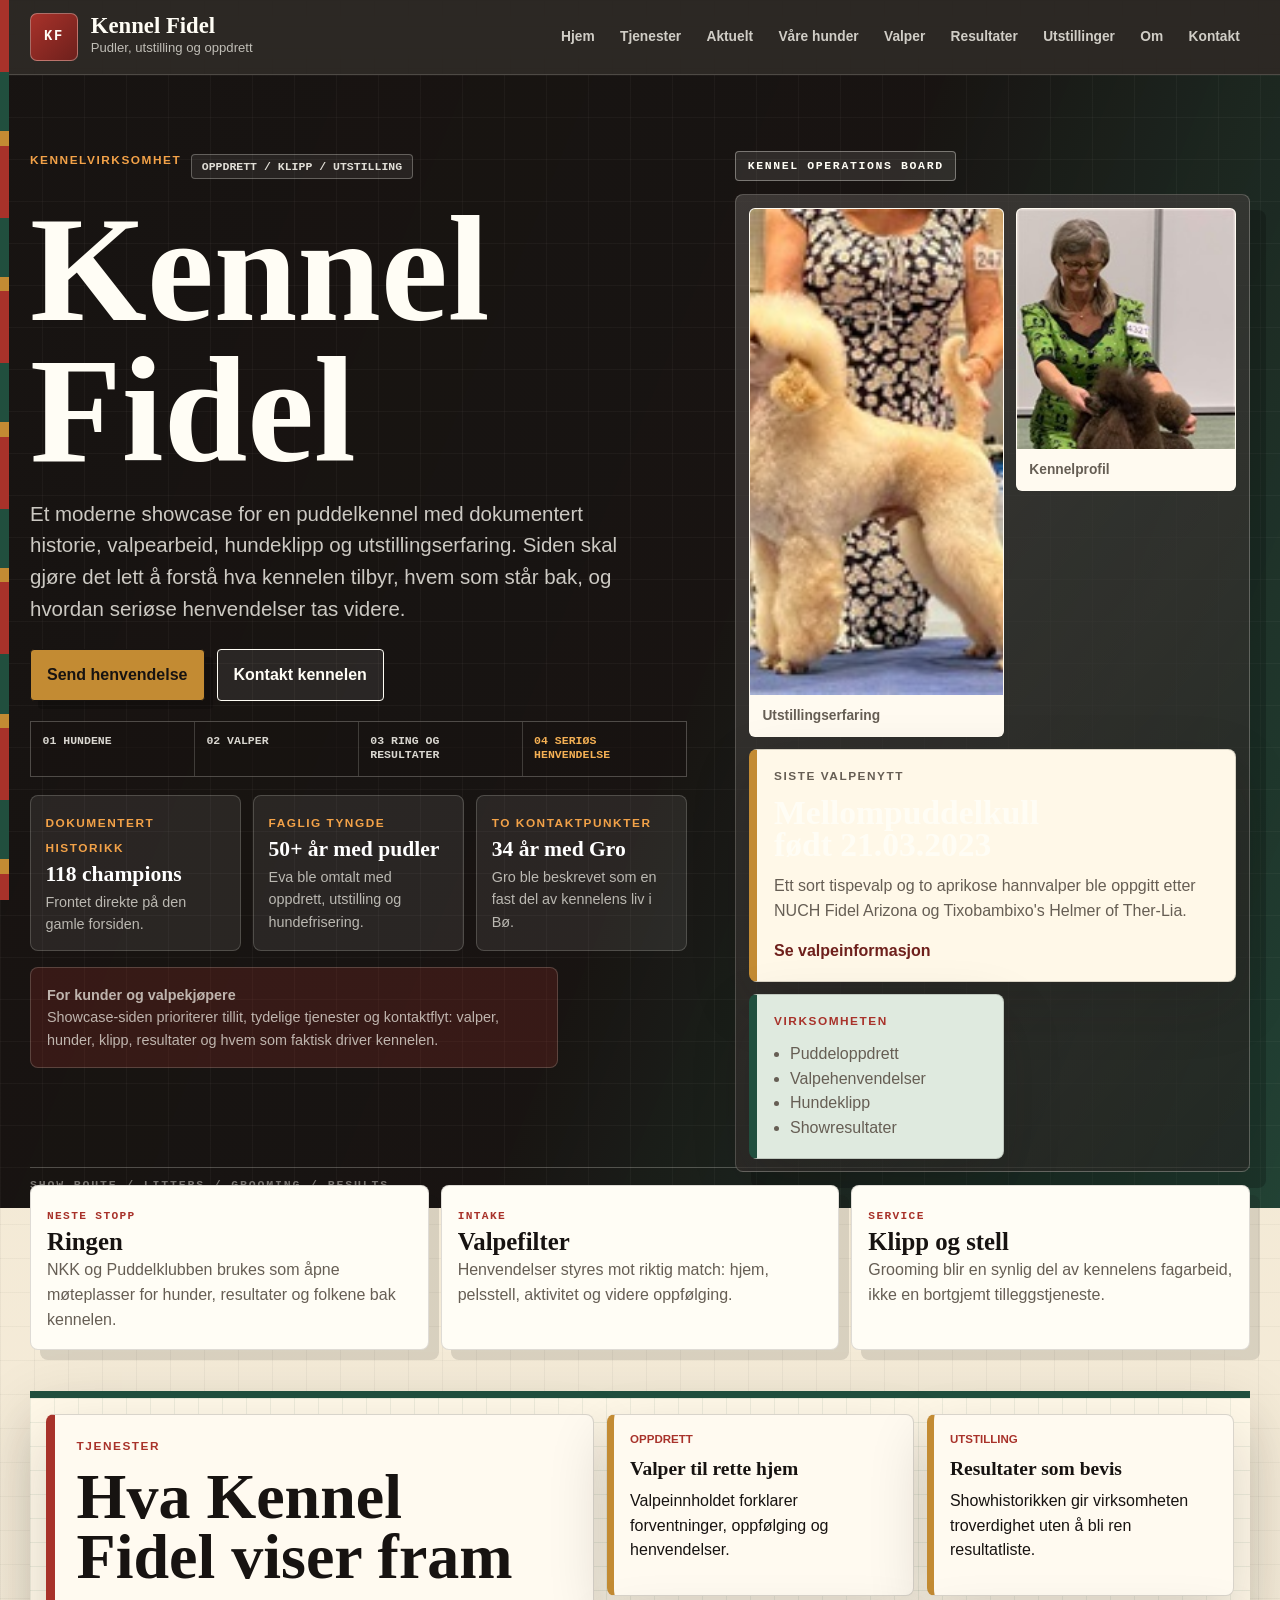
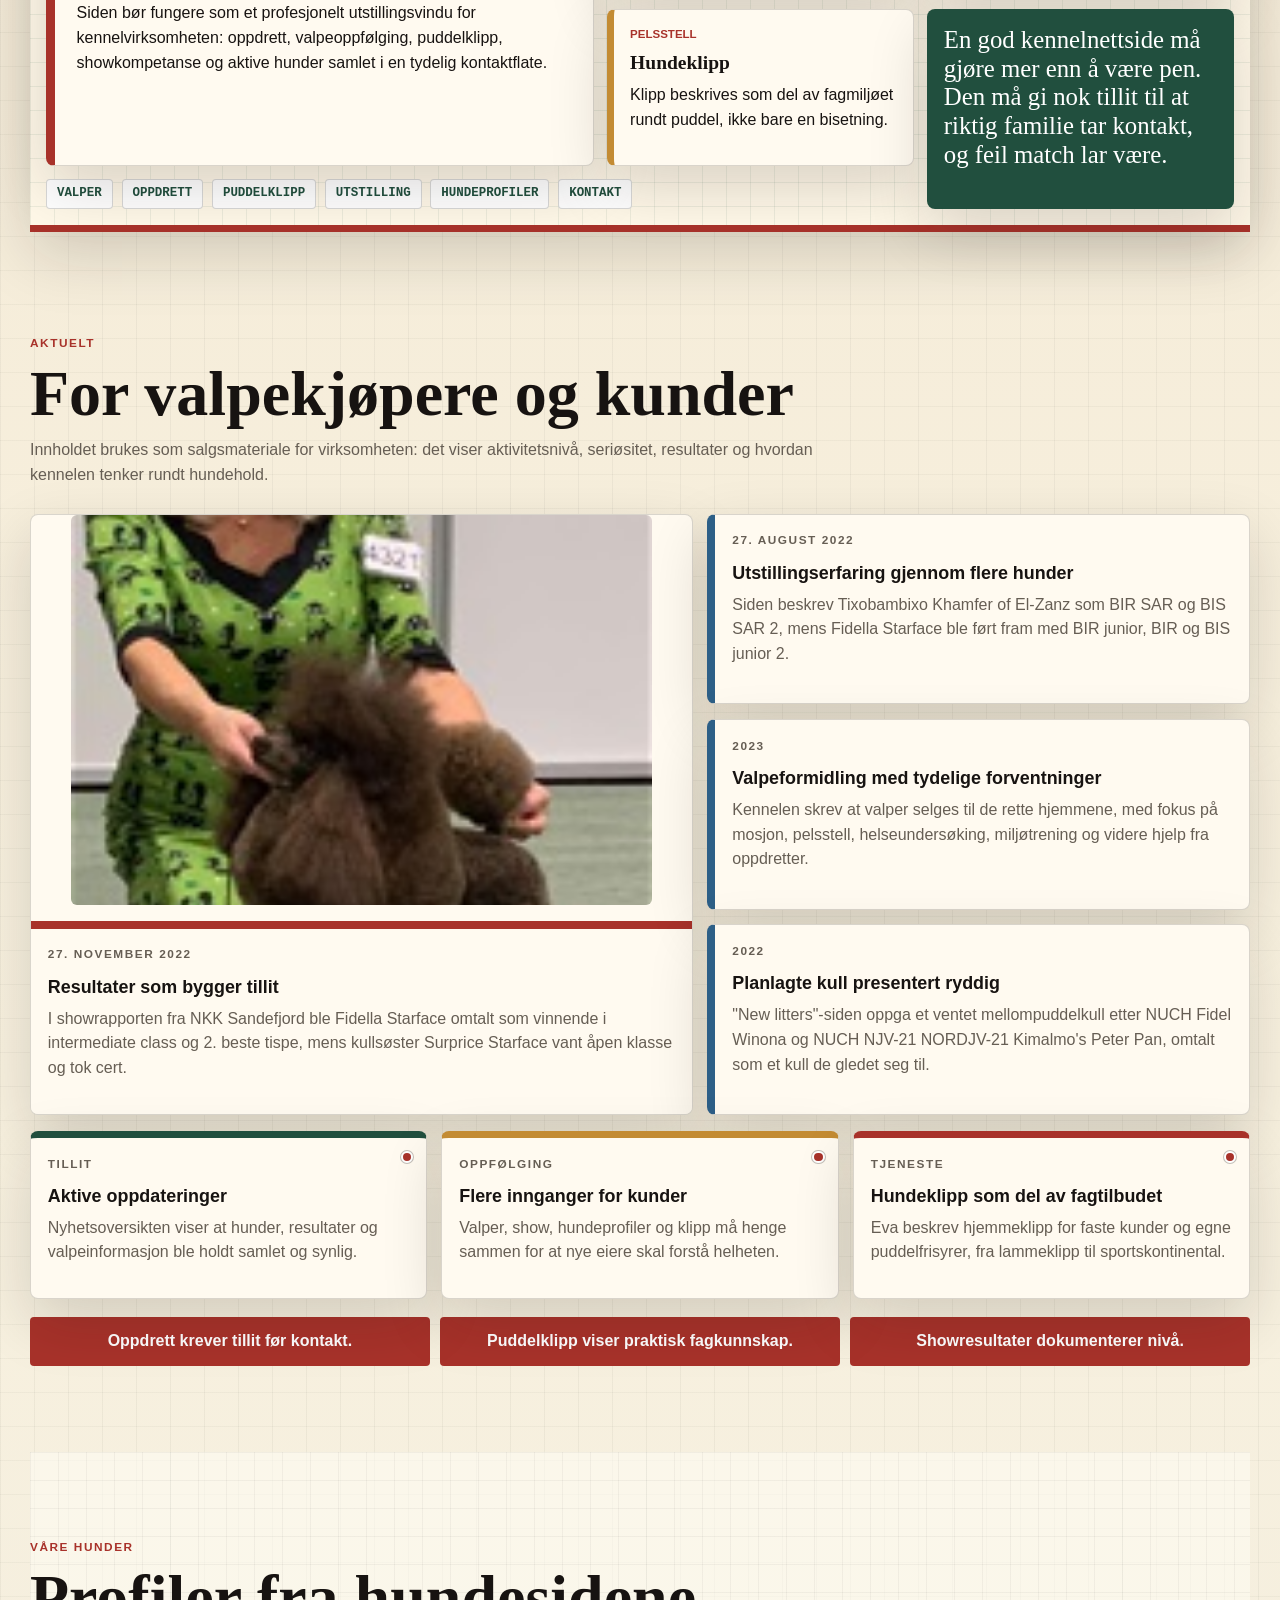
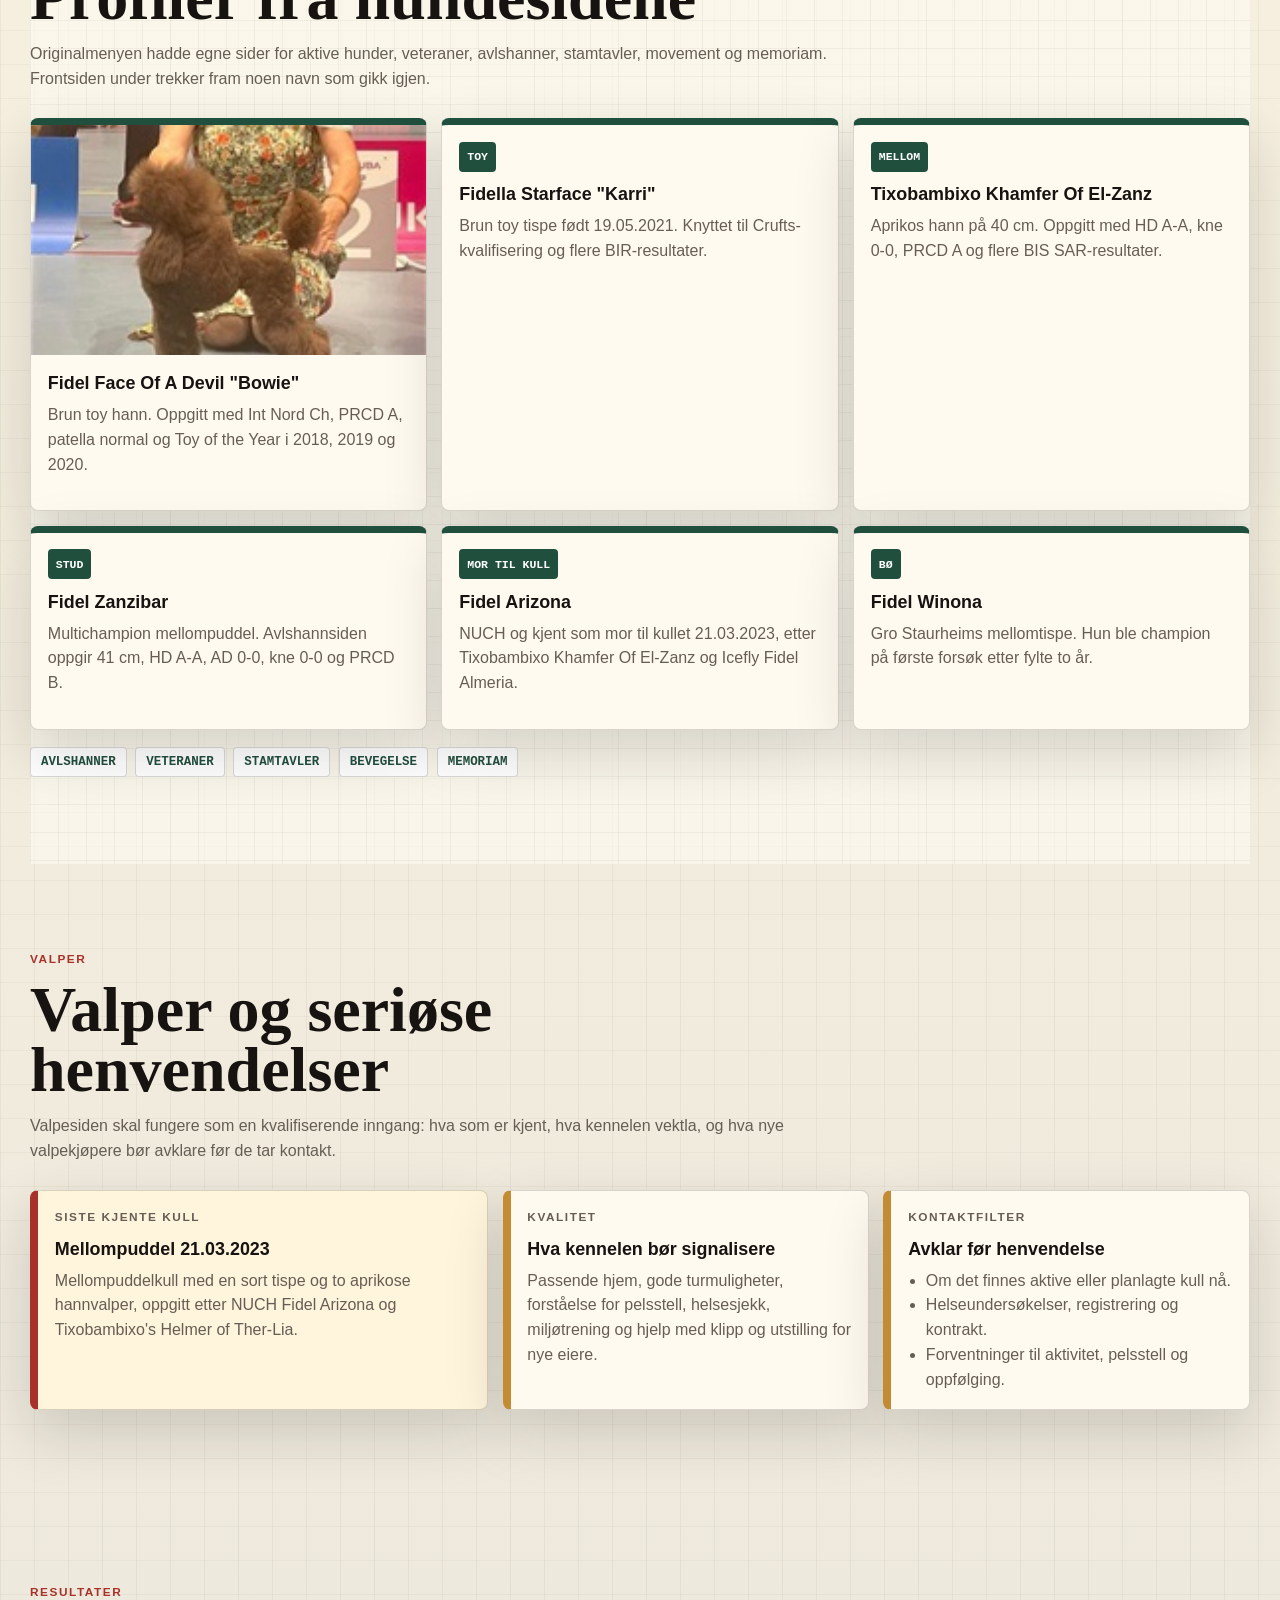
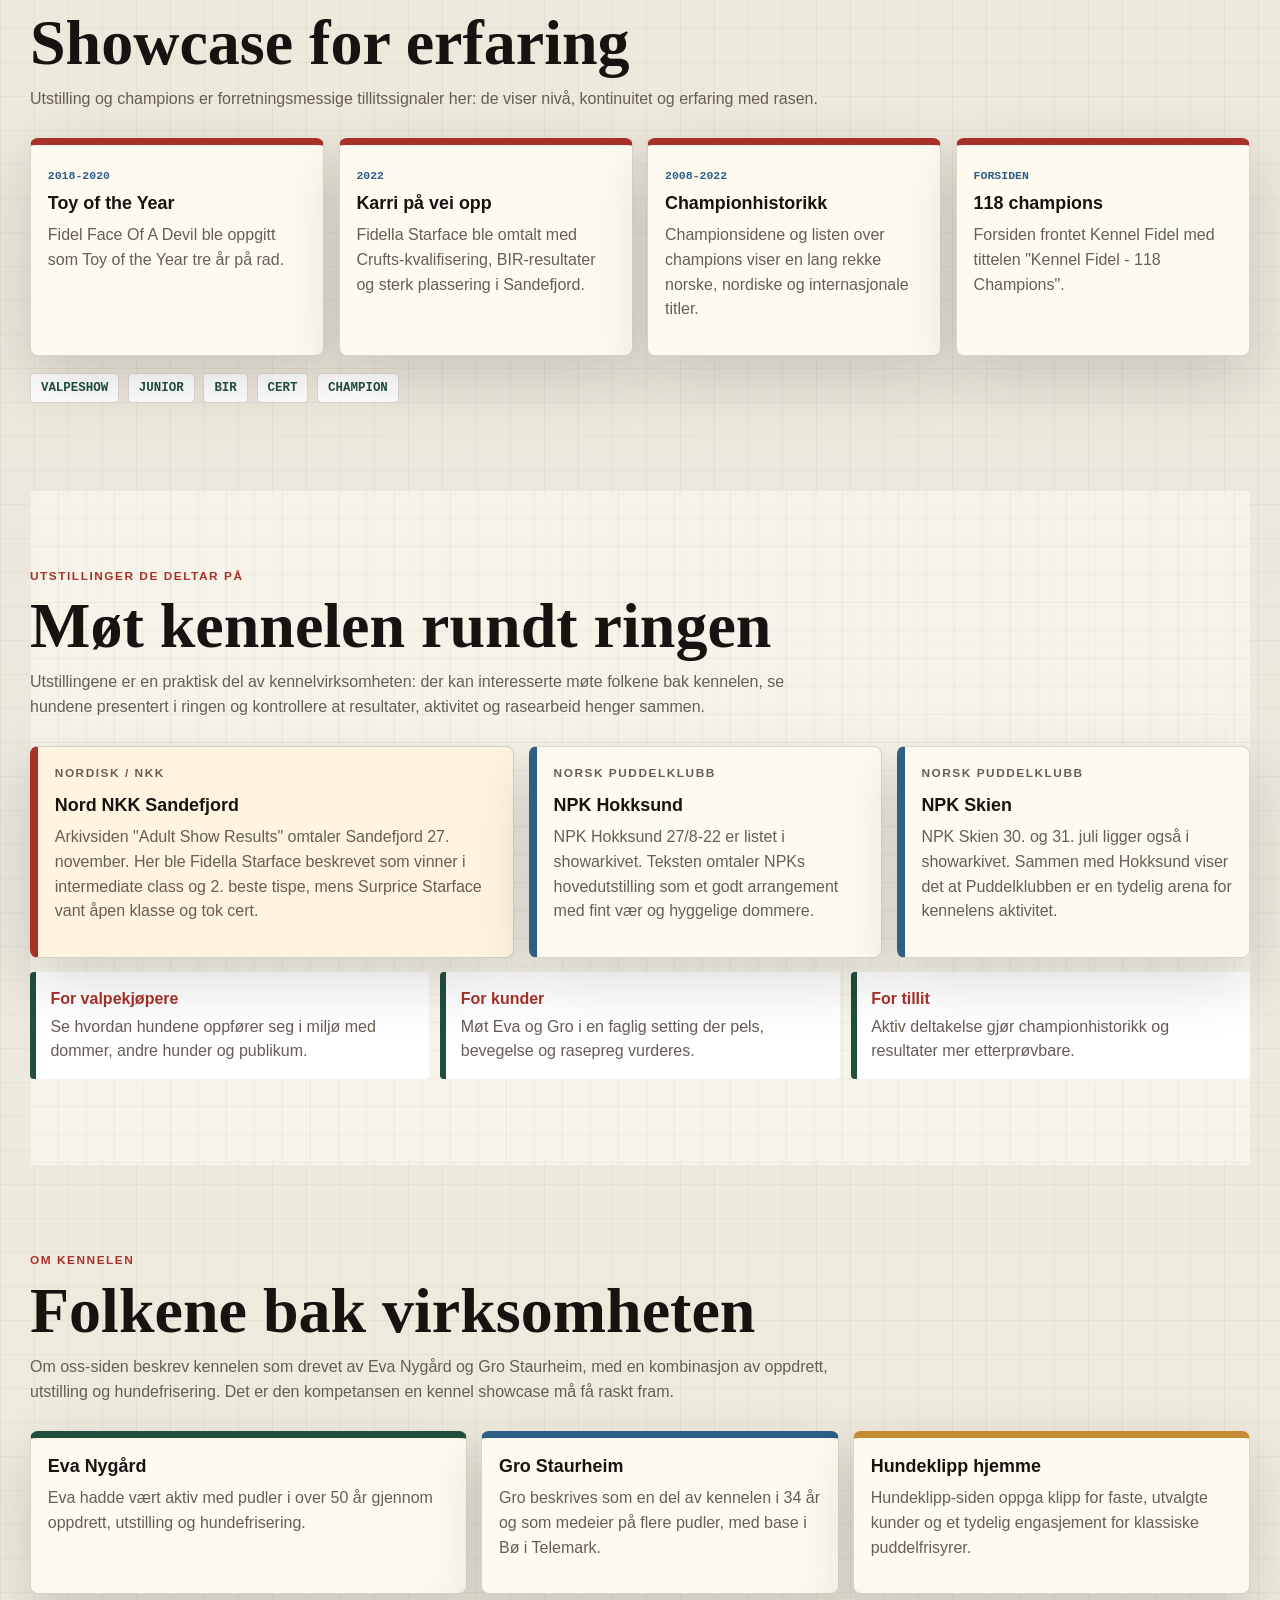
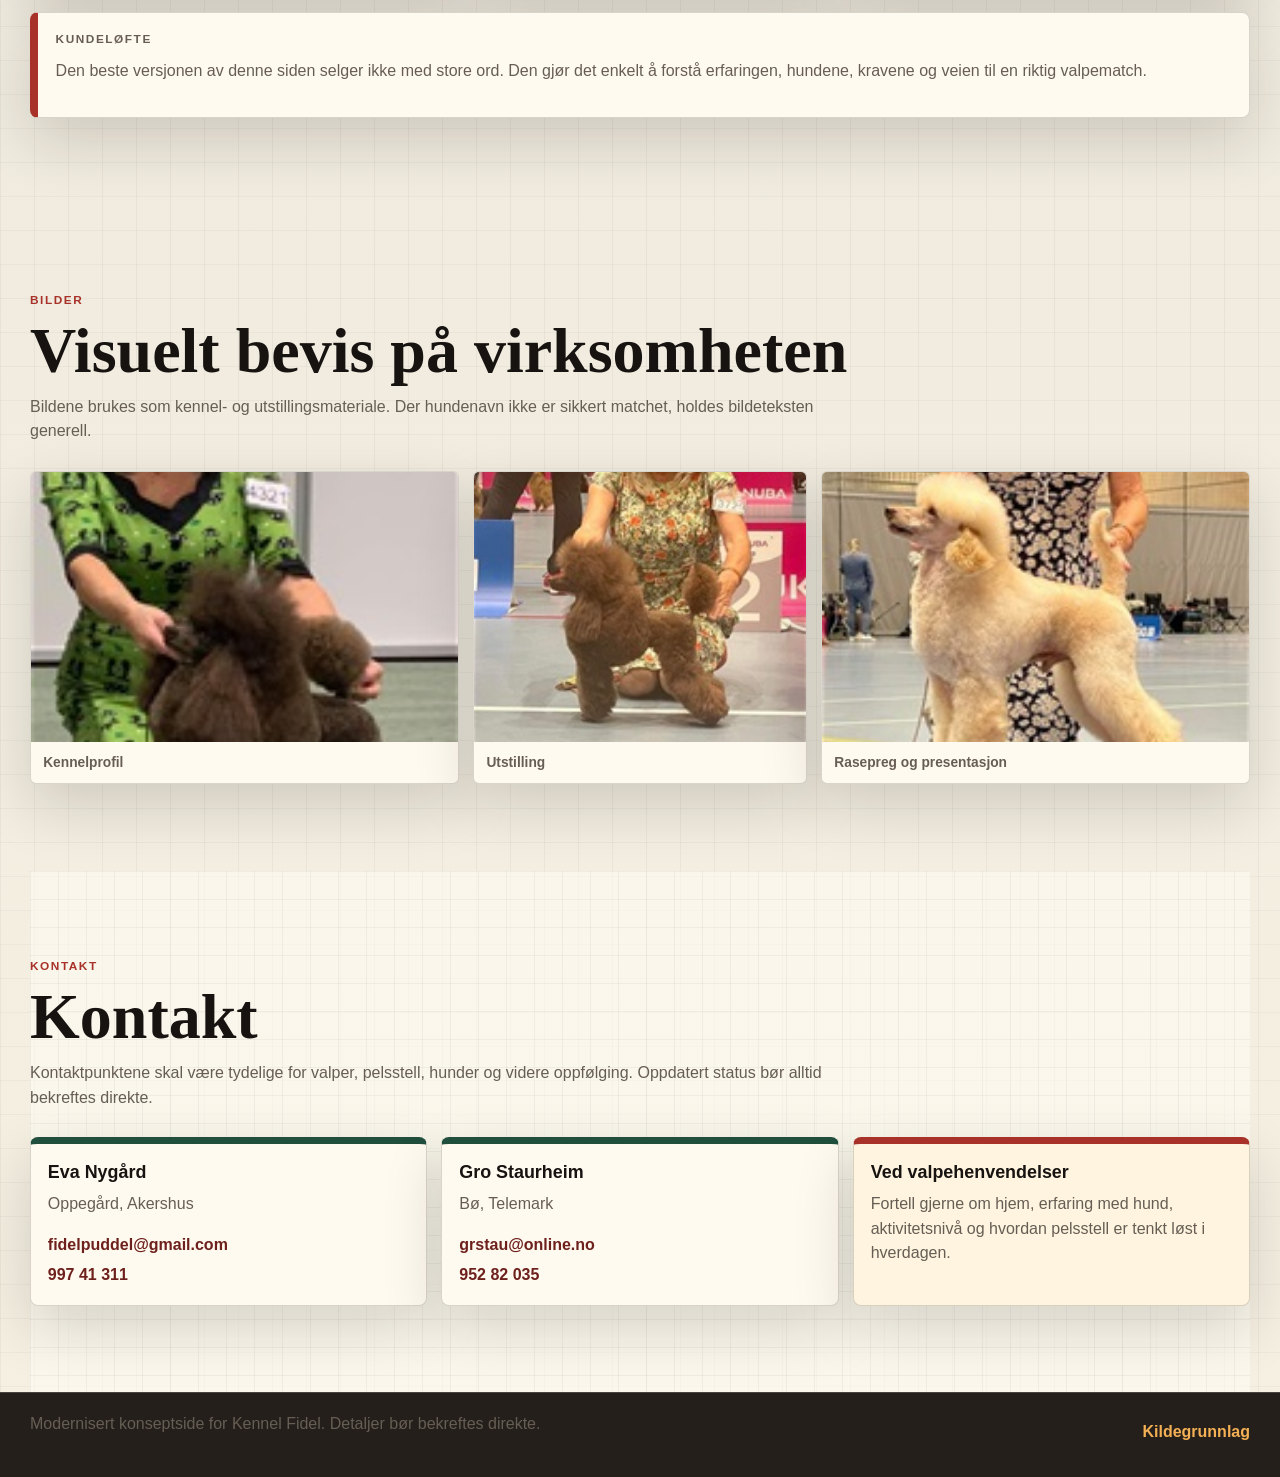
==== commit 28d0dce7: "Bust CSS cache for operations board design" ====
--- a/index.html
+++ b/index.html
@@ -5,7 +5,7 @@
     <meta name="viewport" content="width=device-width, initial-scale=1">
     <title>Kennel Fidel | Puddeloppdrett, klipp og utstilling</title>
     <meta name="description" content="Kennel Fidel presentert som en moderne kennelvirksomhet med puddeloppdrett, hundeklipp, utstillingserfaring, valpeinformasjon og kontakt.">
-    <link rel="stylesheet" href="styles.css">
+    <link rel="stylesheet" href="styles.css?v=ops-board-20260613">
   </head>
   <body>
     <a class="skip-link" href="#main">Hopp til innhold</a>
--- a/styles.css
+++ b/styles.css
@@ -180,8 +180,9 @@
   min-height: calc(100vh - 74px);
   padding: clamp(2.6rem, 6vw, 5.4rem) 0 2.2rem;
   background:
-    linear-gradient(90deg, rgba(23, 19, 17, 0.9), rgba(23, 19, 17, 0.76) 48%, rgba(33, 79, 62, 0.2)),
-    url("assets/photos/archive-dog-04.jpg") center right / min(56vw, 760px) auto no-repeat,
+    linear-gradient(90deg, rgba(255, 253, 245, 0.035) 1px, transparent 1px) 0 0 / 42px 42px,
+    linear-gradient(rgba(255, 253, 245, 0.035) 1px, transparent 1px) 0 0 / 42px 42px,
+    linear-gradient(112deg, rgba(23, 19, 17, 0.98), rgba(23, 19, 17, 0.92) 54%, rgba(33, 79, 62, 0.72)),
     var(--coal);
   color: var(--chalk);
 }
@@ -424,7 +425,7 @@
 
 .hero-collage {
   display: grid;
-  grid-template-columns: minmax(0, 1fr) minmax(150px, 0.62fr);
+  grid-template-columns: minmax(0, 1fr) minmax(220px, 0.72fr);
   gap: 0.75rem;
   padding: 0.8rem;
   border: 1px solid rgba(255, 253, 245, 0.22);
@@ -489,6 +490,7 @@
 }
 
 .latest-card {
+  grid-column: 1 / -1;
   align-self: end;
   border-left: 8px solid var(--gold);
   background: var(--paper-2);
@@ -1010,8 +1012,9 @@
 @media (max-width: 1080px) {
   .hero {
     background:
-      linear-gradient(90deg, rgba(23, 19, 17, 0.92), rgba(23, 19, 17, 0.82)),
-      url("assets/photos/archive-dog-04.jpg") center right / cover no-repeat,
+      linear-gradient(90deg, rgba(255, 253, 245, 0.035) 1px, transparent 1px) 0 0 / 42px 42px,
+      linear-gradient(rgba(255, 253, 245, 0.035) 1px, transparent 1px) 0 0 / 42px 42px,
+      linear-gradient(112deg, rgba(23, 19, 17, 0.98), rgba(23, 19, 17, 0.92) 54%, rgba(33, 79, 62, 0.72)),
       var(--coal);
   }
 
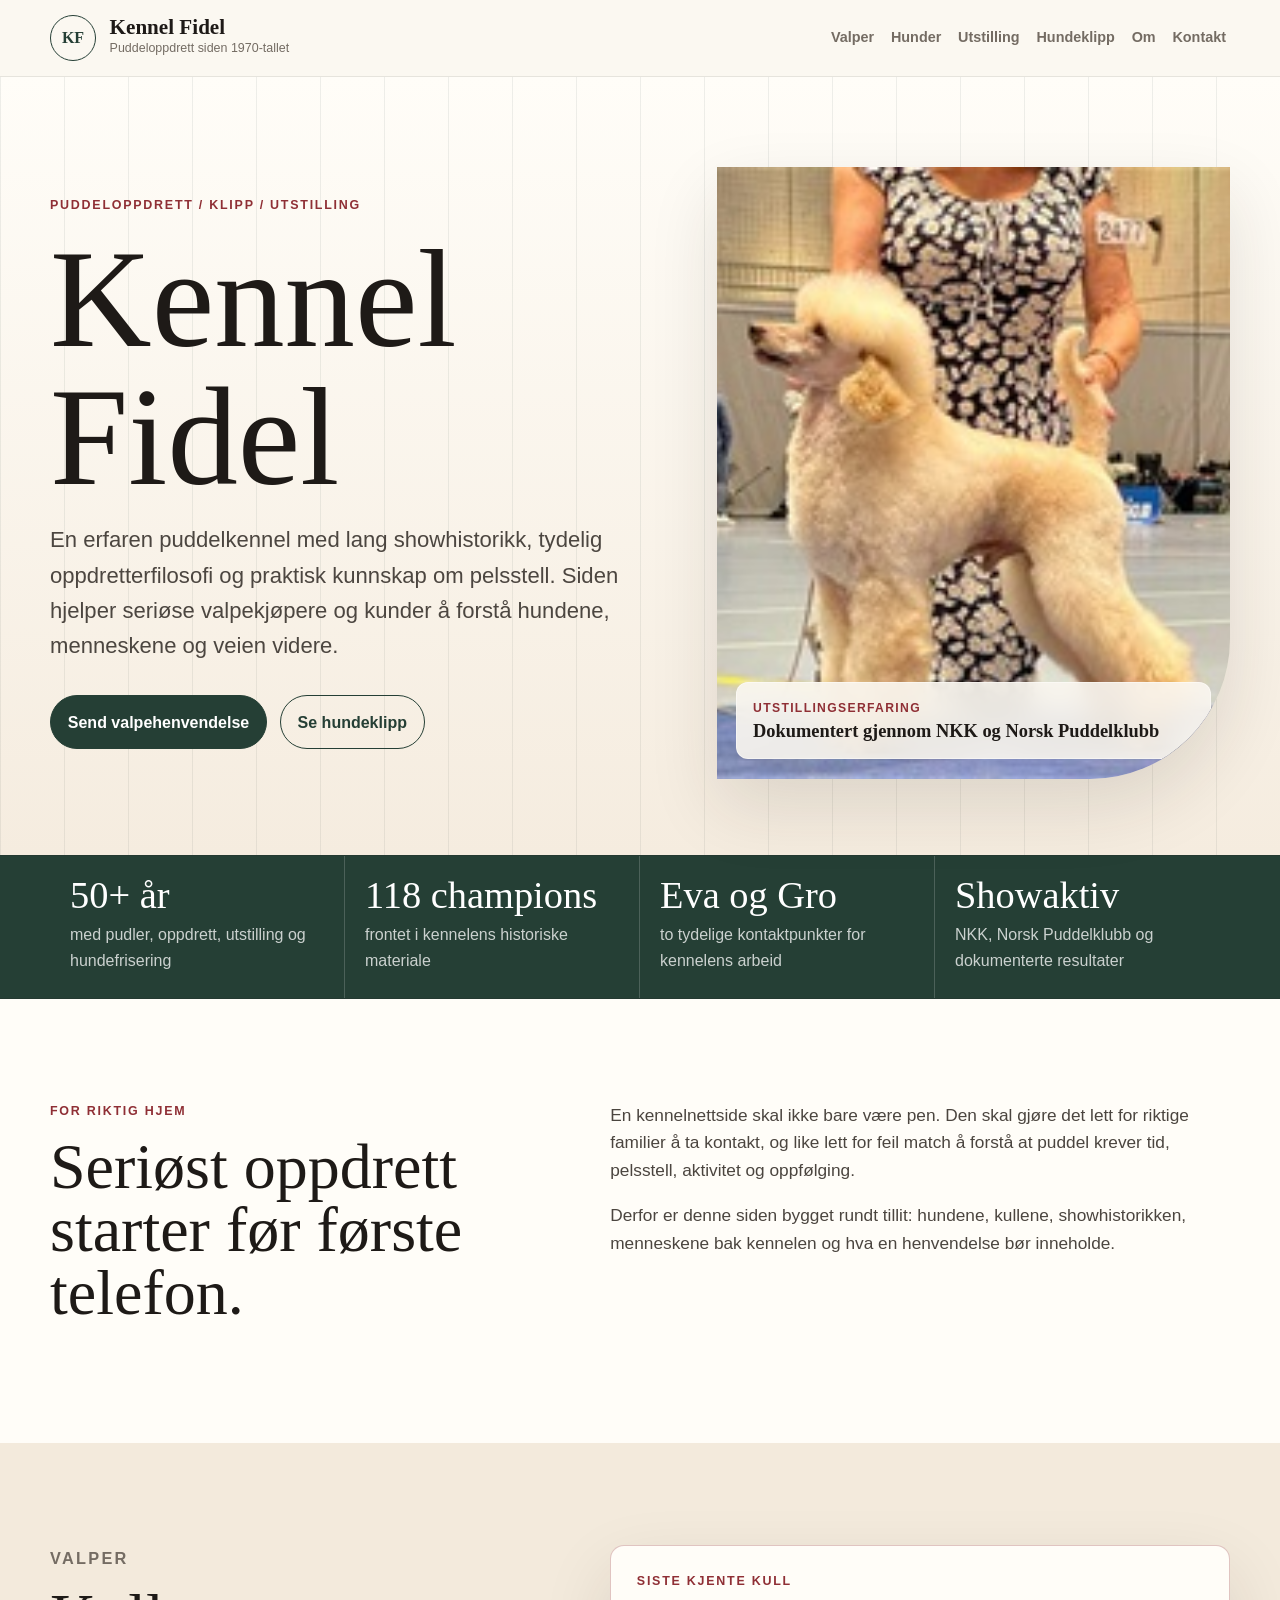
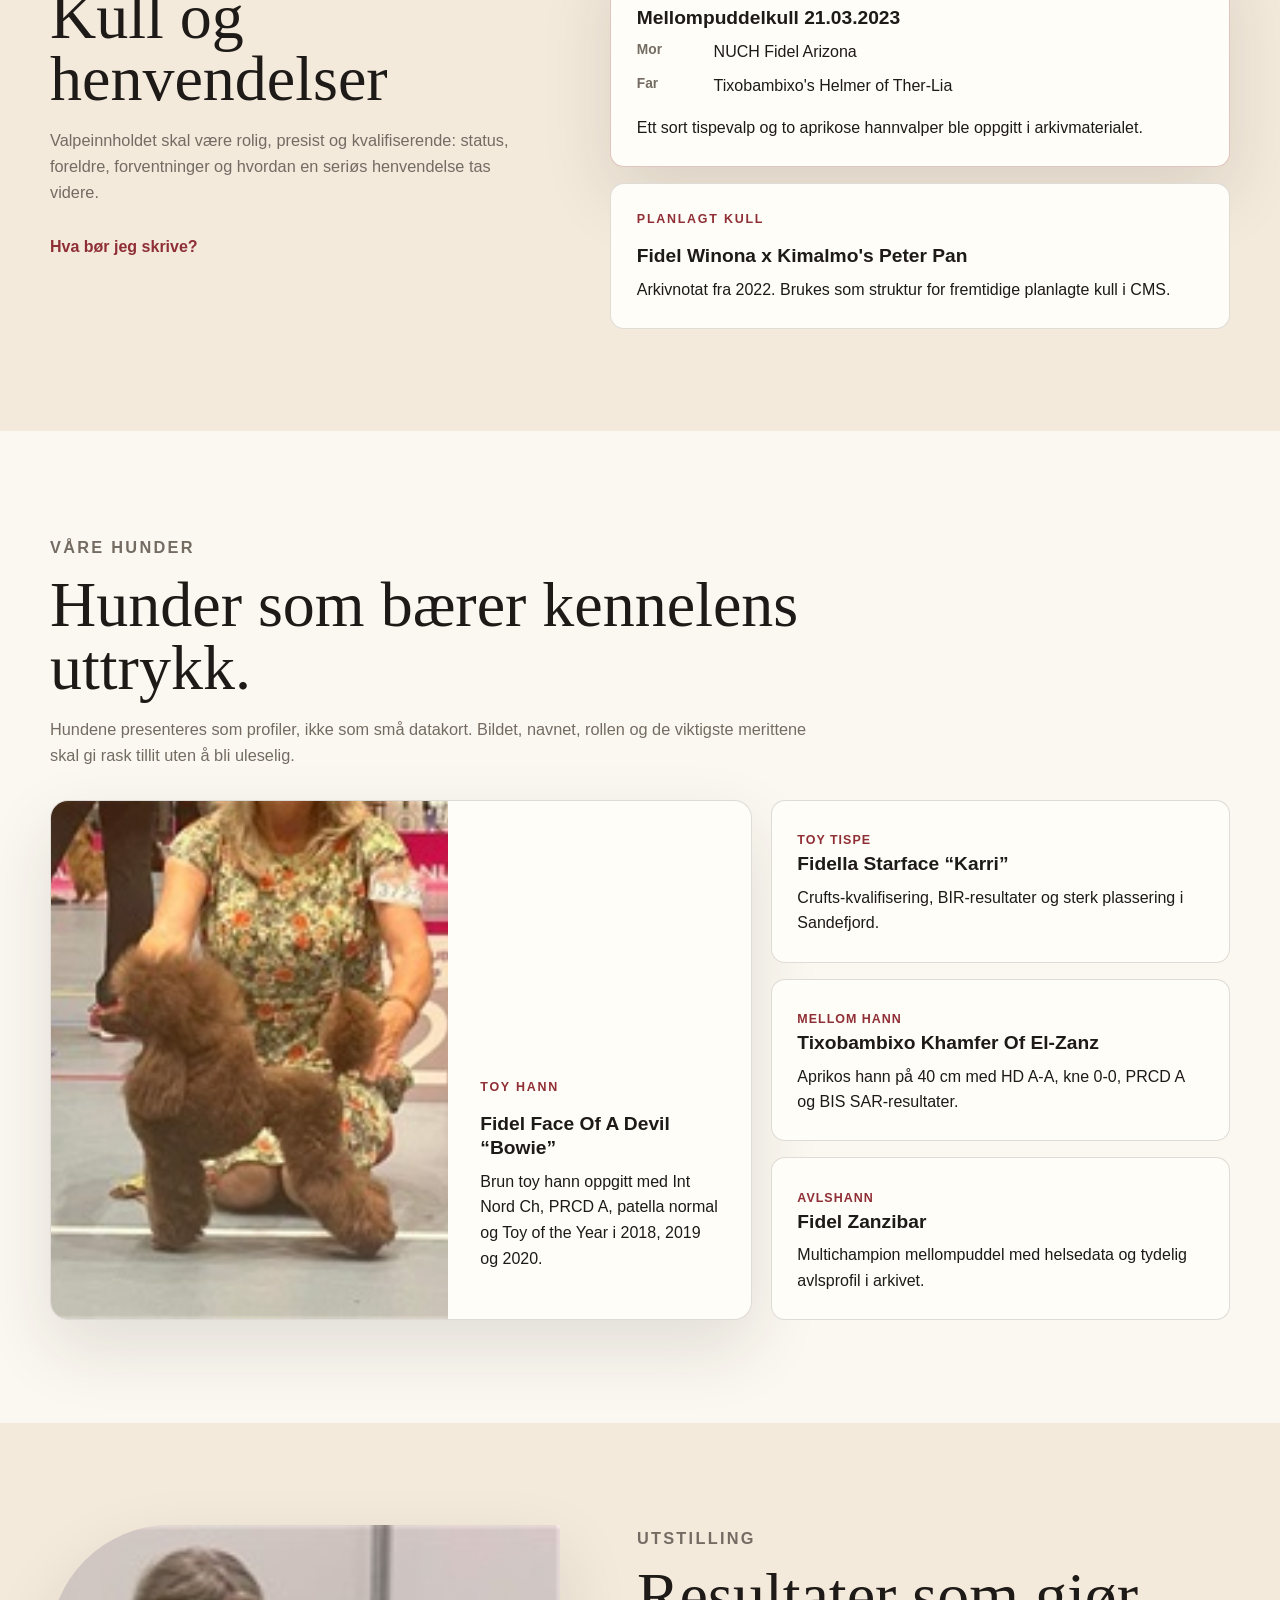
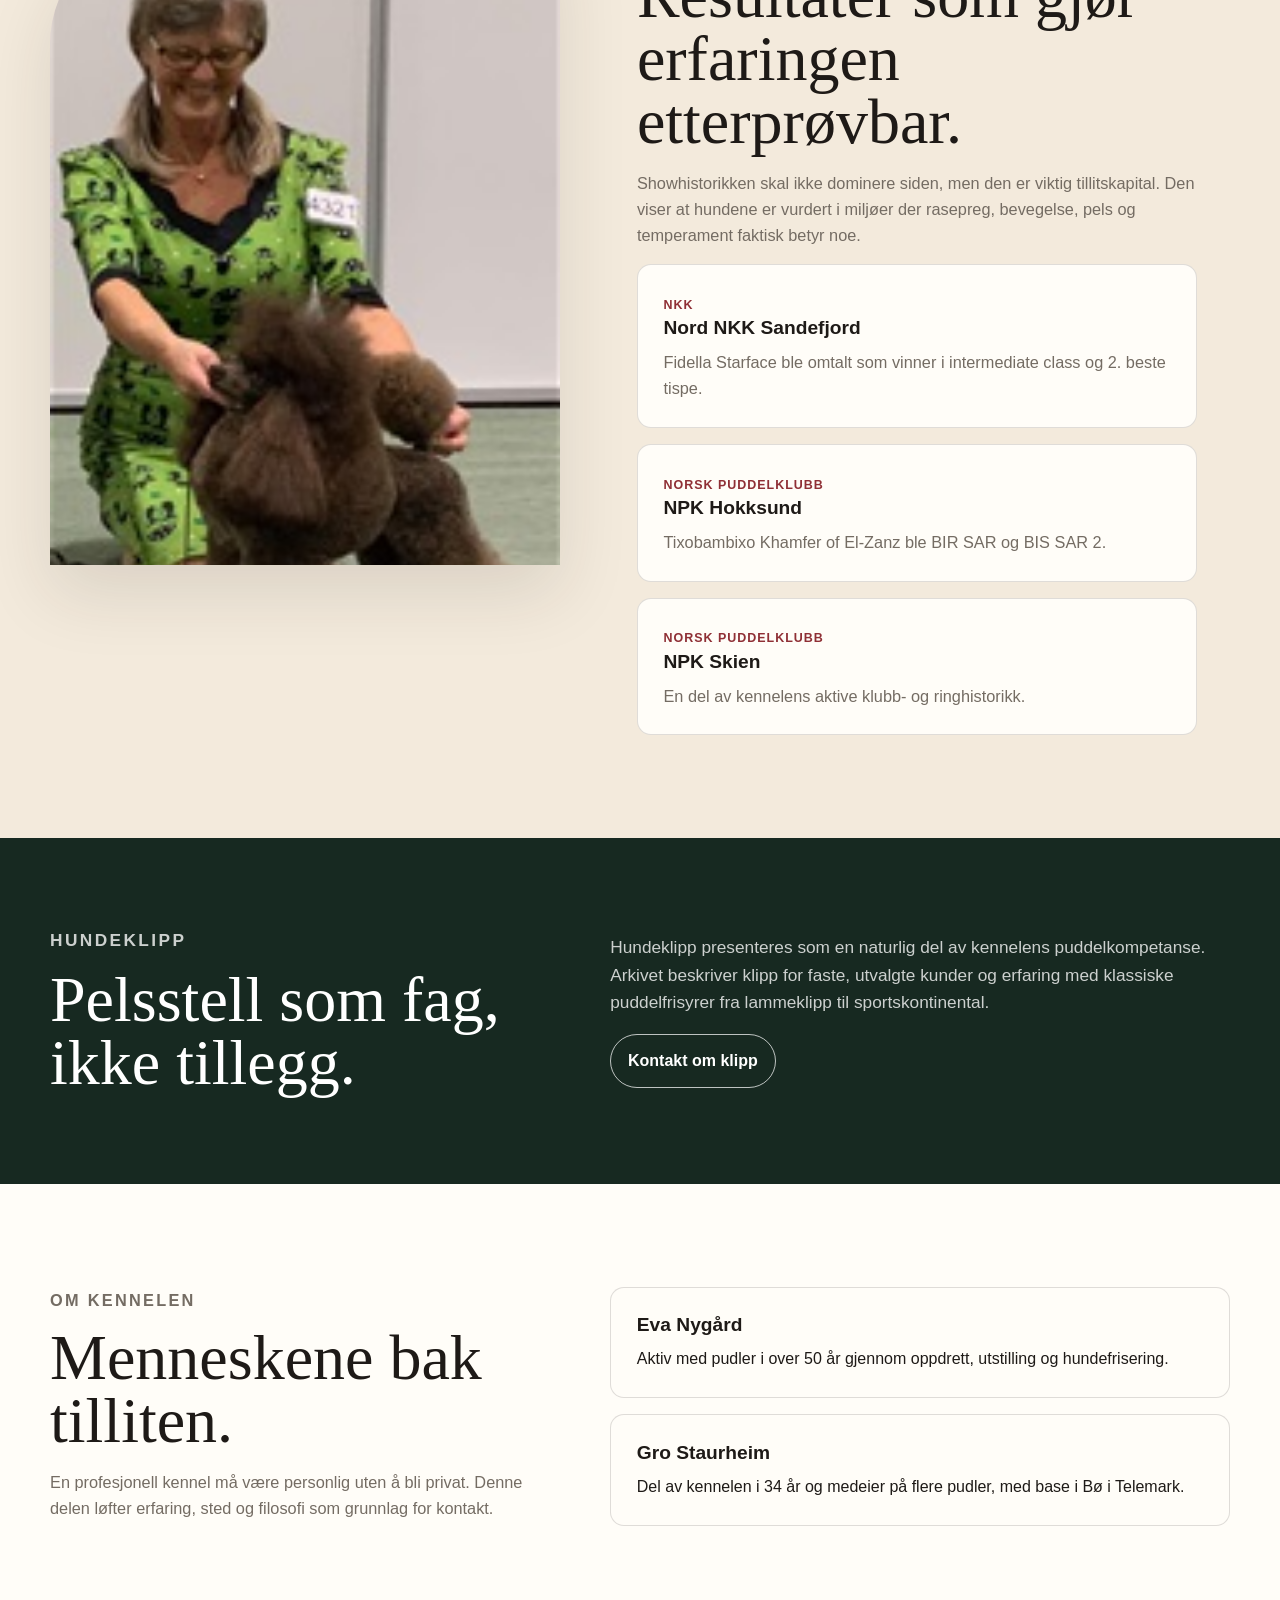
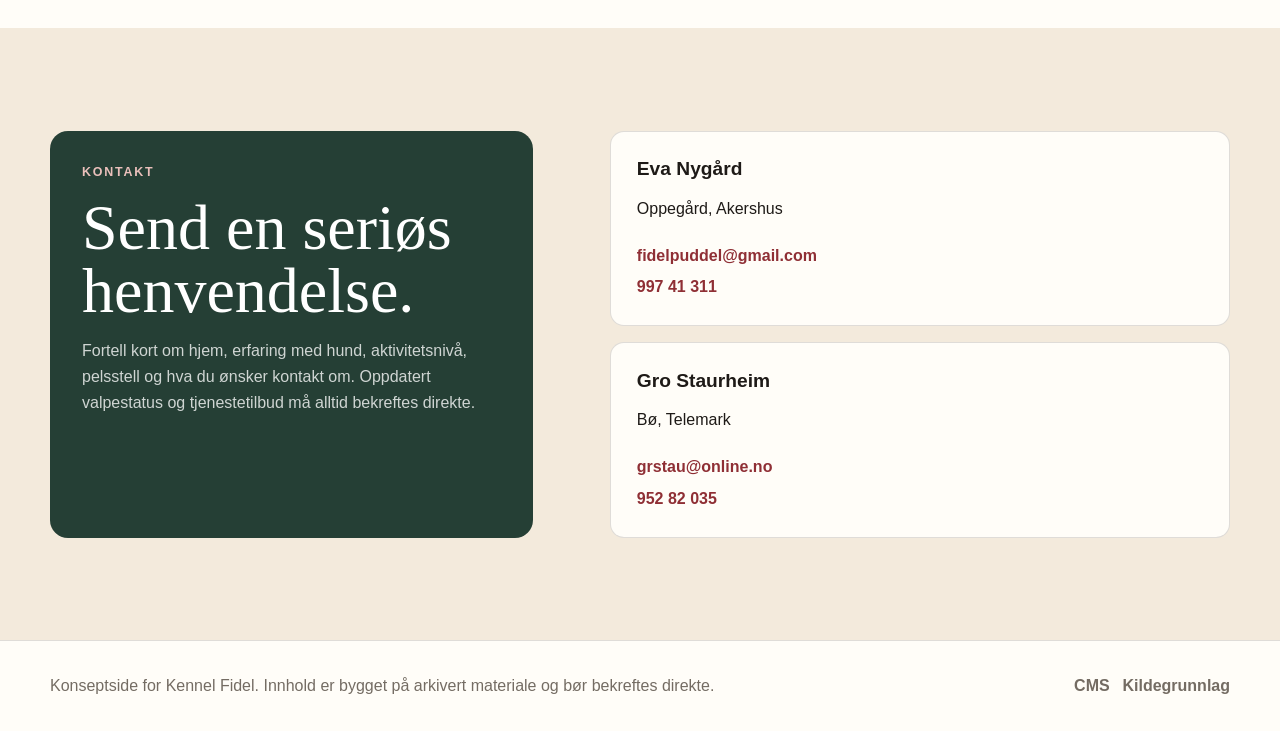
==== commit 38ca8114: "Rebuild site as breeder atelier showcase" ====
--- a/index.html
+++ b/index.html
@@ -3,9 +3,9 @@
   <head>
     <meta charset="utf-8">
     <meta name="viewport" content="width=device-width, initial-scale=1">
-    <title>Kennel Fidel | Puddeloppdrett, klipp og utstilling</title>
-    <meta name="description" content="Kennel Fidel presentert som en moderne kennelvirksomhet med puddeloppdrett, hundeklipp, utstillingserfaring, valpeinformasjon og kontakt.">
-    <link rel="stylesheet" href="styles.css?v=ops-board-20260613">
+    <title>Kennel Fidel | Puddeloppdrett, hundeklipp og utstilling</title>
+    <meta name="description" content="Kennel Fidel presentert som en profesjonell puddelkennel med oppdrett, hundeklipp, utstillingserfaring, valpeinformasjon og tydelig kontaktflyt.">
+    <link rel="stylesheet" href="styles.css?v=atelier-20260614">
   </head>
   <body>
     <a class="skip-link" href="#main">Hopp til innhold</a>
@@ -14,19 +14,16 @@
       <div class="shell header-row">
         <a class="brand" href="#top" aria-label="Kennel Fidel forside">
           <span class="brand-mark">KF</span>
-          <span class="brand-copy">
+          <span>
             <strong>Kennel Fidel</strong>
-            <small>Pudler, utstilling og oppdrett</small>
+            <small>Puddeloppdrett siden 1970-tallet</small>
           </span>
         </a>
         <nav class="site-nav" aria-label="Hovedmeny">
-          <a href="#hjem">Hjem</a>
-          <a href="#tjenester">Tjenester</a>
-          <a href="#aktuelt">Aktuelt</a>
-          <a href="#hunder">Våre hunder</a>
           <a href="#valper">Valper</a>
-          <a href="#meritter">Resultater</a>
-          <a href="#utstillinger">Utstillinger</a>
+          <a href="#hunder">Hunder</a>
+          <a href="#utstilling">Utstilling</a>
+          <a href="#klipp">Hundeklipp</a>
           <a href="#om">Om</a>
           <a href="#kontakt">Kontakt</a>
         </nav>
@@ -35,521 +32,261 @@
 
     <main id="main">
       <section class="hero" id="hjem">
-        <div class="shell hero-grid">
+        <div class="shell hero-layout">
           <div class="hero-copy">
-            <div class="hero-kicker-row">
-              <p class="eyebrow">Kennelvirksomhet</p>
-              <p class="issue-stamp">Oppdrett / klipp / utstilling</p>
-            </div>
+            <p class="eyebrow">Puddeloppdrett / klipp / utstilling</p>
             <h1>Kennel Fidel</h1>
             <p class="lead">
-              Et moderne showcase for en puddelkennel med dokumentert historie, valpearbeid,
-              hundeklipp og utstillingserfaring. Siden skal gjøre det lett å forstå hva
-              kennelen tilbyr, hvem som står bak, og hvordan seriøse henvendelser tas videre.
+              En erfaren puddelkennel med lang showhistorikk, tydelig oppdretterfilosofi
+              og praktisk kunnskap om pelsstell. Siden hjelper seriøse valpekjøpere og
+              kunder å forstå hundene, menneskene og veien videre.
             </p>
             <div class="hero-actions">
-              <a class="button primary" href="#kontakt">Send henvendelse</a>
-              <a class="button secondary" href="#kontakt">Kontakt kennelen</a>
+              <a class="button primary" href="#kontakt">Send valpehenvendelse</a>
+              <a class="button secondary" href="#klipp">Se hundeklipp</a>
             </div>
-            <div class="route-strip" aria-label="Besøksflyt">
-              <span>01 Hundene</span>
-              <span>02 Valper</span>
-              <span>03 Ring og resultater</span>
-              <span>04 Seriøs henvendelse</span>
+          </div>
+
+          <figure class="hero-image">
+            <img src="assets/photos/archive-dog-04.jpg" alt="Lys puddel presentert på hundeutstilling">
+            <figcaption>
+              <span>Utstillingserfaring</span>
+              <strong>Dokumentert gjennom NKK og Norsk Puddelklubb</strong>
+            </figcaption>
+          </figure>
+        </div>
+      </section>
+
+      <section class="trust-strip" aria-label="Hurtigfakta">
+        <div class="shell trust-grid">
+          <article>
+            <span>50+ år</span>
+            <p>med pudler, oppdrett, utstilling og hundefrisering</p>
+          </article>
+          <article>
+            <span>118 champions</span>
+            <p>frontet i kennelens historiske materiale</p>
+          </article>
+          <article>
+            <span>Eva og Gro</span>
+            <p>to tydelige kontaktpunkter for kennelens arbeid</p>
+          </article>
+          <article>
+            <span>Showaktiv</span>
+            <p>NKK, Norsk Puddelklubb og dokumenterte resultater</p>
+          </article>
+        </div>
+      </section>
+
+      <section class="section intro-section">
+        <div class="shell intro-grid">
+          <div>
+            <p class="eyebrow">For riktig hjem</p>
+            <h2>Seriøst oppdrett starter før første telefon.</h2>
+          </div>
+          <div class="intro-copy">
+            <p>
+              En kennelnettside skal ikke bare være pen. Den skal gjøre det lett for
+              riktige familier å ta kontakt, og like lett for feil match å forstå at
+              puddel krever tid, pelsstell, aktivitet og oppfølging.
+            </p>
+            <p>
+              Derfor er denne siden bygget rundt tillit: hundene, kullene, showhistorikken,
+              menneskene bak kennelen og hva en henvendelse bør inneholde.
+            </p>
+          </div>
+        </div>
+      </section>
+
+      <section class="section puppies-section" id="valper">
+        <div class="shell split-section">
+          <div class="section-heading">
+            <p class="eyebrow">Valper</p>
+            <h2>Kull og henvendelser</h2>
+            <p>
+              Valpeinnholdet skal være rolig, presist og kvalifiserende: status, foreldre,
+              forventninger og hvordan en seriøs henvendelse tas videre.
+            </p>
+            <a class="text-link" href="#kontakt">Hva bør jeg skrive?</a>
+          </div>
+          <div class="litter-list">
+            <article class="litter-card active">
+              <p class="card-label">Siste kjente kull</p>
+              <h3>Mellompuddelkull 21.03.2023</h3>
+              <dl>
+                <div>
+                  <dt>Mor</dt>
+                  <dd>NUCH Fidel Arizona</dd>
+                </div>
+                <div>
+                  <dt>Far</dt>
+                  <dd>Tixobambixo's Helmer of Ther-Lia</dd>
+                </div>
+              </dl>
+              <p>Ett sort tispevalp og to aprikose hannvalper ble oppgitt i arkivmaterialet.</p>
+            </article>
+            <article class="litter-card">
+              <p class="card-label">Planlagt kull</p>
+              <h3>Fidel Winona x Kimalmo's Peter Pan</h3>
+              <p>Arkivnotat fra 2022. Brukes som struktur for fremtidige planlagte kull i CMS.</p>
+            </article>
+          </div>
+        </div>
+      </section>
+
+      <section class="section dogs-section" id="hunder">
+        <div class="shell">
+          <div class="section-heading wide">
+            <p class="eyebrow">Våre hunder</p>
+            <h2>Hunder som bærer kennelens uttrykk.</h2>
+            <p>
+              Hundene presenteres som profiler, ikke som små datakort. Bildet, navnet,
+              rollen og de viktigste merittene skal gi rask tillit uten å bli uleselig.
+            </p>
+          </div>
+
+          <div class="dog-showcase">
+            <article class="featured-dog">
+              <figure>
+                <img src="assets/photos/archive-dog-03.jpg" alt="Puddel fotografert på utstilling">
+              </figure>
+              <div>
+                <p class="card-label">Toy hann</p>
+                <h3>Fidel Face Of A Devil “Bowie”</h3>
+                <p>Brun toy hann oppgitt med Int Nord Ch, PRCD A, patella normal og Toy of the Year i 2018, 2019 og 2020.</p>
+              </div>
+            </article>
+
+            <div class="dog-list">
+              <article>
+                <span>Toy tispe</span>
+                <h3>Fidella Starface “Karri”</h3>
+                <p>Crufts-kvalifisering, BIR-resultater og sterk plassering i Sandefjord.</p>
+              </article>
+              <article>
+                <span>Mellom hann</span>
+                <h3>Tixobambixo Khamfer Of El-Zanz</h3>
+                <p>Aprikos hann på 40 cm med HD A-A, kne 0-0, PRCD A og BIS SAR-resultater.</p>
+              </article>
+              <article>
+                <span>Avlshann</span>
+                <h3>Fidel Zanzibar</h3>
+                <p>Multichampion mellompuddel med helsedata og tydelig avlsprofil i arkivet.</p>
+              </article>
             </div>
-            <div class="hero-ledger" aria-label="Hurtigfakta">
-              <article>
-                <span class="ledger-label">Dokumentert historikk</span>
-                <strong>118 champions</strong>
-                <p>Frontet direkte på den gamle forsiden.</p>
-              </article>
-              <article>
-                <span class="ledger-label">Faglig tyngde</span>
-                <strong>50+ år med pudler</strong>
-                <p>Eva ble omtalt med oppdrett, utstilling og hundefrisering.</p>
-              </article>
-              <article>
-                <span class="ledger-label">To kontaktpunkter</span>
-                <strong>34 år med Gro</strong>
-                <p>Gro ble beskrevet som en fast del av kennelens liv i Bø.</p>
+          </div>
+        </div>
+      </section>
+
+      <section class="section show-section" id="utstilling">
+        <div class="shell split-section reversed">
+          <div class="show-photo-panel">
+            <img src="assets/photos/archive-dog-02.jpg" alt="Puddel fotografert i utstillingsoppsett">
+          </div>
+          <div class="section-heading">
+            <p class="eyebrow">Utstilling</p>
+            <h2>Resultater som gjør erfaringen etterprøvbar.</h2>
+            <p>
+              Showhistorikken skal ikke dominere siden, men den er viktig tillitskapital.
+              Den viser at hundene er vurdert i miljøer der rasepreg, bevegelse, pels og
+              temperament faktisk betyr noe.
+            </p>
+            <div class="show-list">
+              <article>
+                <span>NKK</span>
+                <h3>Nord NKK Sandefjord</h3>
+                <p>Fidella Starface ble omtalt som vinner i intermediate class og 2. beste tispe.</p>
+              </article>
+              <article>
+                <span>Norsk Puddelklubb</span>
+                <h3>NPK Hokksund</h3>
+                <p>Tixobambixo Khamfer of El-Zanz ble BIR SAR og BIS SAR 2.</p>
+              </article>
+              <article>
+                <span>Norsk Puddelklubb</span>
+                <h3>NPK Skien</h3>
+                <p>En del av kennelens aktive klubb- og ringhistorikk.</p>
               </article>
             </div>
-            <aside class="hero-note">
-              <p class="note-title">For kunder og valpekjøpere</p>
-              <p>
-                Showcase-siden prioriterer tillit, tydelige tjenester og kontaktflyt: valper,
-                hunder, klipp, resultater og hvem som faktisk driver kennelen.
-              </p>
-            </aside>
-          </div>
-
-          <div class="hero-rail">
-            <div class="show-ribbon" aria-hidden="true">Kennel operations board</div>
-            <div class="hero-collage" aria-label="Bildecollage fra Kennel Fidel">
-              <figure class="hero-photo hero-photo-main">
-                <img src="assets/photos/archive-dog-04.jpg" alt="Lys puddel oppstilt på hundeutstilling">
-                <figcaption>Utstillingserfaring</figcaption>
-              </figure>
-              <figure class="hero-photo hero-photo-side">
-                <img src="assets/photos/archive-dog-02.jpg" alt="Puddel fotografert i utstillingsoppsett">
-                <figcaption>Kennelprofil</figcaption>
-              </figure>
-              <article class="latest-card">
-                <p class="card-label">Siste valpenytt</p>
-                <h2>Mellompuddelkull født 21.03.2023</h2>
-                <p>
-                  Ett sort tispevalp og to aprikose hannvalper ble oppgitt etter NUCH Fidel
-                  Arizona og Tixobambixo's Helmer of Ther-Lia.
-                </p>
-                <a class="text-link" href="#valper">Se valpeinformasjon</a>
-              </article>
-              <article class="scrap-card">
-                <p class="card-label">Virksomheten</p>
-                <ul>
-                  <li>Puddeloppdrett</li>
-                  <li>Valpehenvendelser</li>
-                  <li>Hundeklipp</li>
-                  <li>Showresultater</li>
-                </ul>
-              </article>
-            </div>
-          </div>
-        </div>
-      </section>
-
-      <section class="operations-strip shell" aria-label="Kennelens arbeidsflyt">
-        <article>
-          <span>Neste stopp</span>
-          <strong>Ringen</strong>
-          <p>NKK og Puddelklubben brukes som åpne møteplasser for hunder, resultater og folkene bak kennelen.</p>
-        </article>
-        <article>
-          <span>Intake</span>
-          <strong>Valpefilter</strong>
-          <p>Henvendelser styres mot riktig match: hjem, pelsstell, aktivitet og videre oppfølging.</p>
-        </article>
-        <article>
-          <span>Service</span>
-          <strong>Klipp og stell</strong>
-          <p>Grooming blir en synlig del av kennelens fagarbeid, ikke en bortgjemt tilleggstjeneste.</p>
-        </article>
-      </section>
-
-      <section class="overview-band" id="tjenester">
-        <div class="shell journal-board">
-          <article class="journal-intro">
-            <p class="band-kicker">Tjenester</p>
-            <h2>Hva Kennel Fidel viser fram</h2>
-            <p>
-              Siden bør fungere som et profesjonelt utstillingsvindu for kennelvirksomheten:
-              oppdrett, valpeoppfølging, puddelklipp, showkompetanse og aktive hunder samlet
-              i en tydelig kontaktflate.
-            </p>
-          </article>
-          <article class="journal-note note-puppies">
-            <span>Oppdrett</span>
-            <strong>Valper til rette hjem</strong>
-            <p>Valpeinnholdet forklarer forventninger, oppfølging og henvendelser.</p>
-          </article>
-          <article class="journal-note note-show">
-            <span>Utstilling</span>
-            <strong>Resultater som bevis</strong>
-            <p>Showhistorikken gir virksomheten troverdighet uten å bli ren resultatliste.</p>
-          </article>
-          <article class="journal-note note-grooming">
-            <span>Pelsstell</span>
-            <strong>Hundeklipp</strong>
-            <p>Klipp beskrives som del av fagmiljøet rundt puddel, ikke bare en bisetning.</p>
-          </article>
-          <div class="band-list" aria-label="Temaer fra originalsidene">
-            <span>Valper</span>
-            <span>Oppdrett</span>
-            <span>Puddelklipp</span>
-            <span>Utstilling</span>
-            <span>Hundeprofiler</span>
-            <span>Kontakt</span>
-          </div>
-          <blockquote class="journal-quote">
-            <p>
-              En god kennelnettside må gjøre mer enn å være pen. Den må gi nok tillit til at
-              riktig familie tar kontakt, og feil match lar være.
-            </p>
-          </blockquote>
-        </div>
-      </section>
-
-      <section class="section shell" id="aktuelt">
-        <div class="section-heading">
-          <p class="eyebrow">Aktuelt</p>
-          <h2>For valpekjøpere og kunder</h2>
-          <p>
-            Innholdet brukes som salgsmateriale for virksomheten: det viser aktivitetsnivå,
-            seriøsitet, resultater og hvordan kennelen tenker rundt hundehold.
-          </p>
-        </div>
-
-        <div class="news-layout editorial-layout">
-          <article class="feature-story">
-            <figure>
-              <img src="assets/photos/archive-dog-02.jpg" alt="Puddel fotografert i utstillingsoppsett">
-            </figure>
-            <div class="story-body">
-              <p class="story-date">27. november 2022</p>
-              <h3>Resultater som bygger tillit</h3>
-              <p>
-                I showrapporten fra NKK Sandefjord ble Fidella Starface omtalt som vinnende i
-                intermediate class og 2. beste tispe, mens kullsøster Surprice Starface vant
-                åpen klasse og tok cert.
-              </p>
-            </div>
-          </article>
-
-          <div class="story-stack">
-            <article class="story-card">
-              <p class="story-date">27. august 2022</p>
-              <h3>Utstillingserfaring gjennom flere hunder</h3>
-              <p>
-                Siden beskrev Tixobambixo Khamfer of El-Zanz som BIR SAR og BIS SAR 2,
-                mens Fidella Starface ble ført fram med BIR junior, BIR og BIS junior 2.
-              </p>
-            </article>
-            <article class="story-card">
-              <p class="story-date">2023</p>
-              <h3>Valpeformidling med tydelige forventninger</h3>
-              <p>
-                Kennelen skrev at valper selges til de rette hjemmene, med fokus på mosjon,
-                pelsstell, helseundersøking, miljøtrening og videre hjelp fra oppdretter.
-              </p>
-            </article>
-            <article class="story-card">
-              <p class="story-date">2022</p>
-              <h3>Planlagte kull presentert ryddig</h3>
-              <p>
-                "New litters"-siden oppga et ventet mellompuddelkull etter NUCH Fidel Winona
-                og NUCH NJV-21 NORDJV-21 Kimalmo's Peter Pan, omtalt som et kull de gledet seg til.
-              </p>
-            </article>
-          </div>
-        </div>
-
-        <div class="post-grid">
-          <article class="post-card">
-            <span class="post-pin" aria-hidden="true"></span>
-            <p class="card-label">Tillit</p>
-            <h3>Aktive oppdateringer</h3>
-            <p>Nyhetsoversikten viser at hunder, resultater og valpeinformasjon ble holdt samlet og synlig.</p>
-          </article>
-          <article class="post-card">
-            <span class="post-pin" aria-hidden="true"></span>
-            <p class="card-label">Oppfølging</p>
-            <h3>Flere innganger for kunder</h3>
-            <p>Valper, show, hundeprofiler og klipp må henge sammen for at nye eiere skal forstå helheten.</p>
-          </article>
-          <article class="post-card">
-            <span class="post-pin" aria-hidden="true"></span>
-            <p class="card-label">Tjeneste</p>
-            <h3>Hundeklipp som del av fagtilbudet</h3>
-            <p>Eva beskrev hjemmeklipp for faste kunder og egne puddelfrisyrer, fra lammeklipp til sportskontinental.</p>
-          </article>
-        </div>
-
-        <aside class="news-ribbon-board" aria-label="Nyhetsnotater">
-          <p>Oppdrett krever tillit før kontakt.</p>
-          <p>Puddelklipp viser praktisk fagkunnskap.</p>
-          <p>Showresultater dokumenterer nivå.</p>
-        </aside>
-      </section>
-
-      <section class="section shell dogs-section" id="hunder">
-        <div class="section-heading">
-          <p class="eyebrow">Våre hunder</p>
-          <h2>Profiler fra hundesidene</h2>
-          <p>
-            Originalmenyen hadde egne sider for aktive hunder, veteraner, avlshanner,
-            stamtavler, movement og memoriam. Frontsiden under trekker fram noen navn som gikk igjen.
-          </p>
-        </div>
-
-        <div class="dog-grid">
-          <article class="dog-card dog-card-photo">
-            <figure>
-              <img src="assets/photos/archive-dog-03.jpg" alt="Puddel fotografert på utstilling">
-            </figure>
-            <div class="dog-copy">
-              <h3>Fidel Face Of A Devil "Bowie"</h3>
-              <p>Brun toy hann. Oppgitt med Int Nord Ch, PRCD A, patella normal og Toy of the Year i 2018, 2019 og 2020.</p>
-            </div>
-          </article>
-
-          <article class="dog-card">
-            <div class="dog-badge">Toy</div>
-            <h3>Fidella Starface "Karri"</h3>
-            <p>Brun toy tispe født 19.05.2021. Knyttet til Crufts-kvalifisering og flere BIR-resultater.</p>
-          </article>
-
-          <article class="dog-card">
-            <div class="dog-badge">Mellom</div>
-            <h3>Tixobambixo Khamfer Of El-Zanz</h3>
-            <p>Aprikos hann på 40 cm. Oppgitt med HD A-A, kne 0-0, PRCD A og flere BIS SAR-resultater.</p>
-          </article>
-
-          <article class="dog-card">
-            <div class="dog-badge">Stud</div>
-            <h3>Fidel Zanzibar</h3>
-            <p>Multichampion mellompuddel. Avlshannsiden oppgir 41 cm, HD A-A, AD 0-0, kne 0-0 og PRCD B.</p>
-          </article>
-
-          <article class="dog-card">
-            <div class="dog-badge">Mor til kull</div>
-            <h3>Fidel Arizona</h3>
-            <p>NUCH og kjent som mor til kullet 21.03.2023, etter Tixobambixo Khamfer Of El-Zanz og Icefly Fidel Almeria.</p>
-          </article>
-
-          <article class="dog-card">
-            <div class="dog-badge">Bø</div>
-            <h3>Fidel Winona</h3>
-            <p>Gro Staurheims mellomtispe. Hun ble champion på første forsøk etter fylte to år.</p>
-          </article>
-        </div>
-
-        <div class="dog-ledger" aria-label="Hundesider i originalmenyen">
-          <span>Avlshanner</span>
-          <span>Veteraner</span>
-          <span>Stamtavler</span>
-          <span>Bevegelse</span>
-          <span>Memoriam</span>
-        </div>
-      </section>
-
-      <section class="section shell puppies-section" id="valper">
-        <div class="section-heading">
-          <p class="eyebrow">Valper</p>
-          <h2>Valper og seriøse henvendelser</h2>
-          <p>
-            Valpesiden skal fungere som en kvalifiserende inngang: hva som er kjent, hva
-            kennelen vektla, og hva nye valpekjøpere bør avklare før de tar kontakt.
-          </p>
-        </div>
-
-        <div class="puppy-grid">
-          <article class="puppy-card emphasis">
-            <p class="card-label">Siste kjente kull</p>
-            <h3>Mellompuddel 21.03.2023</h3>
-            <p>
-              Mellompuddelkull med en sort tispe og to aprikose hannvalper, oppgitt etter
-              NUCH Fidel Arizona og Tixobambixo's Helmer of Ther-Lia.
-            </p>
-          </article>
-
-          <article class="puppy-card">
-            <p class="card-label">Kvalitet</p>
-            <h3>Hva kennelen bør signalisere</h3>
-            <p>
-              Passende hjem, gode turmuligheter, forståelse for pelsstell, helsesjekk,
-              miljøtrening og hjelp med klipp og utstilling for nye eiere.
-            </p>
-          </article>
-
-          <article class="puppy-card">
-            <p class="card-label">Kontaktfilter</p>
-            <h3>Avklar før henvendelse</h3>
-            <ul>
-              <li>Om det finnes aktive eller planlagte kull nå.</li>
-              <li>Helseundersøkelser, registrering og kontrakt.</li>
-              <li>Forventninger til aktivitet, pelsstell og oppfølging.</li>
-            </ul>
-          </article>
-        </div>
-      </section>
-
-      <section class="section shell merits-section" id="meritter">
-        <div class="section-heading">
-          <p class="eyebrow">Resultater</p>
-          <h2>Showcase for erfaring</h2>
-          <p>
-            Utstilling og champions er forretningsmessige tillitssignaler her: de viser nivå,
-            kontinuitet og erfaring med rasen.
-          </p>
-        </div>
-
-        <div class="merit-grid">
-          <article class="merit-card">
-            <span>2018-2020</span>
-            <h3>Toy of the Year</h3>
-            <p>Fidel Face Of A Devil ble oppgitt som Toy of the Year tre år på rad.</p>
-          </article>
-          <article class="merit-card">
-            <span>2022</span>
-            <h3>Karri på vei opp</h3>
-            <p>Fidella Starface ble omtalt med Crufts-kvalifisering, BIR-resultater og sterk plassering i Sandefjord.</p>
-          </article>
-          <article class="merit-card">
-            <span>2008-2022</span>
-            <h3>Championhistorikk</h3>
-            <p>Championsidene og listen over champions viser en lang rekke norske, nordiske og internasjonale titler.</p>
-          </article>
-          <article class="merit-card">
-            <span>Forsiden</span>
-            <h3>118 champions</h3>
-            <p>Forsiden frontet Kennel Fidel med tittelen "Kennel Fidel - 118 Champions".</p>
-          </article>
-        </div>
-        <div class="ribbon-line" aria-label="Utstillingsflyt">
-          <span>Valpeshow</span>
-          <span>Junior</span>
-          <span>BIR</span>
-          <span>Cert</span>
-          <span>Champion</span>
-        </div>
-      </section>
-
-      <section class="section shell shows-section" id="utstillinger">
-        <div class="section-heading">
-          <p class="eyebrow">Utstillinger de deltar på</p>
-          <h2>Møt kennelen rundt ringen</h2>
-          <p>
-            Utstillingene er en praktisk del av kennelvirksomheten: der kan interesserte
-            møte folkene bak kennelen, se hundene presentert i ringen og kontrollere
-            at resultater, aktivitet og rasearbeid henger sammen.
-          </p>
-        </div>
-
-        <div class="showcase-grid" aria-label="Utstillinger fra arkivmaterialet">
-          <article class="showcase-card featured-show">
-            <p class="card-label">Nordisk / NKK</p>
-            <h3>Nord NKK Sandefjord</h3>
-            <p>
-              Arkivsiden "Adult Show Results" omtaler Sandefjord 27. november. Her ble
-              Fidella Starface beskrevet som vinner i intermediate class og 2. beste
-              tispe, mens Surprice Starface vant åpen klasse og tok cert.
-            </p>
-          </article>
-          <article class="showcase-card">
-            <p class="card-label">Norsk Puddelklubb</p>
-            <h3>NPK Hokksund</h3>
-            <p>
-              NPK Hokksund 27/8-22 er listet i showarkivet. Teksten omtaler NPKs
-              hovedutstilling som et godt arrangement med fint vær og hyggelige dommere.
-            </p>
-          </article>
-          <article class="showcase-card">
-            <p class="card-label">Norsk Puddelklubb</p>
-            <h3>NPK Skien</h3>
-            <p>
-              NPK Skien 30. og 31. juli ligger også i showarkivet. Sammen med Hokksund
-              viser det at Puddelklubben er en tydelig arena for kennelens aktivitet.
-            </p>
-          </article>
-        </div>
-
-        <div class="showcase-proof">
-          <article>
-            <span>For valpekjøpere</span>
-            <p>Se hvordan hundene oppfører seg i miljø med dommer, andre hunder og publikum.</p>
-          </article>
-          <article>
-            <span>For kunder</span>
-            <p>Møt Eva og Gro i en faglig setting der pels, bevegelse og rasepreg vurderes.</p>
-          </article>
-          <article>
-            <span>For tillit</span>
-            <p>Aktiv deltakelse gjør championhistorikk og resultater mer etterprøvbare.</p>
-          </article>
-        </div>
-      </section>
-
-      <section class="section shell about-section" id="om">
-        <div class="section-heading">
-          <p class="eyebrow">Om kennelen</p>
-          <h2>Folkene bak virksomheten</h2>
-          <p>
-            Om oss-siden beskrev kennelen som drevet av Eva Nygård og Gro Staurheim, med
-            en kombinasjon av oppdrett, utstilling og hundefrisering. Det er den kompetansen
-            en kennel showcase må få raskt fram.
-          </p>
-        </div>
-
-        <div class="about-grid">
-          <article class="about-card">
-            <h3>Eva Nygård</h3>
-            <p>Eva hadde vært aktiv med pudler i over 50 år gjennom oppdrett, utstilling og hundefrisering.</p>
-          </article>
-          <article class="about-card">
-            <h3>Gro Staurheim</h3>
-            <p>Gro beskrives som en del av kennelen i 34 år og som medeier på flere pudler, med base i Bø i Telemark.</p>
-          </article>
-          <article class="about-card">
-            <h3>Hundeklipp hjemme</h3>
-            <p>Hundeklipp-siden oppga klipp for faste, utvalgte kunder og et tydelig engasjement for klassiske puddelfrisyrer.</p>
-          </article>
-        </div>
-        <article class="about-banner">
-          <p class="card-label">Kundeløfte</p>
-          <p>
-            Den beste versjonen av denne siden selger ikke med store ord. Den gjør det enkelt
-            å forstå erfaringen, hundene, kravene og veien til en riktig valpematch.
-          </p>
-        </article>
-      </section>
-
-      <section class="section shell gallery-section">
-        <div class="section-heading">
-          <p class="eyebrow">Bilder</p>
-          <h2>Visuelt bevis på virksomheten</h2>
-          <p>Bildene brukes som kennel- og utstillingsmateriale. Der hundenavn ikke er sikkert matchet, holdes bildeteksten generell.</p>
-        </div>
-
-        <div class="gallery-grid">
-          <figure class="gallery-card">
-            <img src="assets/photos/archive-dog-02.jpg" alt="Puddel fra den gamle forsiden">
-            <figcaption>Kennelprofil</figcaption>
-          </figure>
-          <figure class="gallery-card">
-            <img src="assets/photos/archive-dog-03.jpg" alt="Puddel i utstillingsstilling">
-            <figcaption>Utstilling</figcaption>
-          </figure>
-          <figure class="gallery-card">
-            <img src="assets/photos/archive-dog-04.jpg" alt="Lys puddel på utstilling">
-            <figcaption>Rasepreg og presentasjon</figcaption>
-          </figure>
-        </div>
-      </section>
-
-      <section class="section shell contact-section" id="kontakt">
-        <div class="section-heading">
-          <p class="eyebrow">Kontakt</p>
-          <h2>Kontakt</h2>
-          <p>
-            Kontaktpunktene skal være tydelige for valper, pelsstell, hunder og videre
-            oppfølging. Oppdatert status bør alltid bekreftes direkte.
-          </p>
-        </div>
-
-        <div class="contact-grid">
-          <article class="contact-card">
-            <h3>Eva Nygård</h3>
-            <p>Oppegård, Akershus</p>
-            <a href="mailto:fidelpuddel@gmail.com">fidelpuddel@gmail.com</a>
-            <a href="tel:+4799741311">997 41 311</a>
-          </article>
-          <article class="contact-card">
-            <h3>Gro Staurheim</h3>
-            <p>Bø, Telemark</p>
-            <a href="mailto:grstau@online.no">grstau@online.no</a>
-            <a href="tel:+4795282035">952 82 035</a>
-          </article>
-          <article class="contact-card inquiry-card">
-            <h3>Ved valpehenvendelser</h3>
-            <p>Fortell gjerne om hjem, erfaring med hund, aktivitetsnivå og hvordan pelsstell er tenkt løst i hverdagen.</p>
-          </article>
+          </div>
+        </div>
+      </section>
+
+      <section class="section service-section" id="klipp">
+        <div class="shell service-panel">
+          <div>
+            <p class="eyebrow">Hundeklipp</p>
+            <h2>Pelsstell som fag, ikke tillegg.</h2>
+          </div>
+          <div>
+            <p>
+              Hundeklipp presenteres som en naturlig del av kennelens puddelkompetanse.
+              Arkivet beskriver klipp for faste, utvalgte kunder og erfaring med klassiske
+              puddelfrisyrer fra lammeklipp til sportskontinental.
+            </p>
+            <a class="button secondary dark" href="#kontakt">Kontakt om klipp</a>
+          </div>
+        </div>
+      </section>
+
+      <section class="section about-section" id="om">
+        <div class="shell about-grid">
+          <div class="section-heading">
+            <p class="eyebrow">Om kennelen</p>
+            <h2>Menneskene bak tilliten.</h2>
+            <p>
+              En profesjonell kennel må være personlig uten å bli privat. Denne delen
+              løfter erfaring, sted og filosofi som grunnlag for kontakt.
+            </p>
+          </div>
+          <div class="people-grid">
+            <article>
+              <h3>Eva Nygård</h3>
+              <p>Aktiv med pudler i over 50 år gjennom oppdrett, utstilling og hundefrisering.</p>
+            </article>
+            <article>
+              <h3>Gro Staurheim</h3>
+              <p>Del av kennelen i 34 år og medeier på flere pudler, med base i Bø i Telemark.</p>
+            </article>
+          </div>
+        </div>
+      </section>
+
+      <section class="section contact-section" id="kontakt">
+        <div class="shell contact-layout">
+          <div class="contact-intro">
+            <p class="eyebrow">Kontakt</p>
+            <h2>Send en seriøs henvendelse.</h2>
+            <p>
+              Fortell kort om hjem, erfaring med hund, aktivitetsnivå, pelsstell og hva du
+              ønsker kontakt om. Oppdatert valpestatus og tjenestetilbud må alltid bekreftes direkte.
+            </p>
+          </div>
+          <div class="contact-cards">
+            <article>
+              <h3>Eva Nygård</h3>
+              <p>Oppegård, Akershus</p>
+              <a href="mailto:fidelpuddel@gmail.com">fidelpuddel@gmail.com</a>
+              <a href="tel:+4799741311">997 41 311</a>
+            </article>
+            <article>
+              <h3>Gro Staurheim</h3>
+              <p>Bø, Telemark</p>
+              <a href="mailto:grstau@online.no">grstau@online.no</a>
+              <a href="tel:+4795282035">952 82 035</a>
+            </article>
+          </div>
         </div>
       </section>
     </main>
 
     <footer class="site-footer">
       <div class="shell footer-row">
-        <p>Modernisert konseptside for Kennel Fidel. Detaljer bør bekreftes direkte.</p>
-        <a href="https://web.archive.org/web/20240420101610/https://www.fidel-puddel.net/">Kildegrunnlag</a>
+        <p>Konseptside for Kennel Fidel. Innhold er bygget på arkivert materiale og bør bekreftes direkte.</p>
+        <div>
+          <a href="admin/">CMS</a>
+          <a href="https://web.archive.org/web/20240420101610/https://www.fidel-puddel.net/">Kildegrunnlag</a>
+        </div>
       </div>
     </footer>
   </body>
--- a/styles.css
+++ b/styles.css
@@ -1,19 +1,16 @@
 :root {
-  --ink: #171311;
-  --coal: #241f1b;
-  --muted: #665e54;
-  --paper: #f8f1df;
-  --paper-2: #fff8e8;
-  --panel: #fffaf0;
-  --line: rgba(23, 19, 17, 0.16);
-  --red: #a8322a;
-  --red-dark: #6e201c;
-  --green: #214f3e;
-  --green-soft: #dfeadf;
-  --blue: #2d5f87;
-  --gold: #c38b33;
-  --chalk: #fffdf5;
-  --shadow: 0 22px 60px rgba(23, 19, 17, 0.16);
+  --ink: #1e1a17;
+  --muted: #746c63;
+  --paper: #fbf8f1;
+  --panel: #fffdf8;
+  --line: rgba(30, 26, 23, 0.14);
+  --forest: #253f35;
+  --forest-2: #172921;
+  --wine: #8f2f35;
+  --rose: #ead7d4;
+  --gold: #b98743;
+  --cream: #f3eadc;
+  --shadow: 0 28px 70px rgba(41, 31, 24, 0.12);
   color-scheme: light;
 }
 
@@ -28,27 +25,9 @@
 body {
   margin: 0;
   color: var(--ink);
-  background:
-    linear-gradient(90deg, rgba(23, 19, 17, 0.045) 1px, transparent 1px) 0 0 / 34px 34px,
-    linear-gradient(rgba(23, 19, 17, 0.035) 1px, transparent 1px) 0 0 / 34px 34px,
-    linear-gradient(180deg, #f0e4cf 0%, var(--paper) 34%, #ebe7dc 68%, #f6f0e2 100%);
-  font-family: "Gill Sans", "Avenir Next", "Trebuchet MS", sans-serif;
-  line-height: 1.55;
-}
-
-body::before {
-  content: "";
-  position: fixed;
-  inset: 0 auto 0 0;
-  width: 0.55rem;
-  z-index: 100;
-  background: repeating-linear-gradient(
-    180deg,
-    var(--red) 0 4.5rem,
-    var(--green) 4.5rem 8.2rem,
-    var(--gold) 8.2rem 9.1rem
-  );
-  pointer-events: none;
+  background: var(--paper);
+  font-family: Inter, "Avenir Next", "Segoe UI", sans-serif;
+  line-height: 1.6;
 }
 
 img {
@@ -64,9 +43,8 @@
 h2,
 h3,
 p,
-ul,
-blockquote,
-figure {
+figure,
+dl {
   margin-top: 0;
 }
 
@@ -74,9 +52,9 @@
   position: absolute;
   left: 1rem;
   top: 0.75rem;
-  z-index: 40;
+  z-index: 50;
   transform: translateY(-160%);
-  padding: 0.5rem 0.8rem;
+  padding: 0.55rem 0.8rem;
   border-radius: 4px;
   background: var(--ink);
   color: #fff;
@@ -87,18 +65,17 @@
 }
 
 .shell {
-  width: min(1220px, calc(100% - 2rem));
+  width: min(1180px, calc(100% - 2rem));
   margin: 0 auto;
 }
 
 .site-header {
   position: sticky;
   top: 0;
-  z-index: 30;
-  border-bottom: 1px solid rgba(255, 250, 240, 0.16);
-  background: rgba(23, 19, 17, 0.9);
-  color: var(--chalk);
-  backdrop-filter: blur(16px);
+  z-index: 40;
+  border-bottom: 1px solid rgba(30, 26, 23, 0.09);
+  background: rgba(251, 248, 241, 0.92);
+  backdrop-filter: blur(18px);
 }
 
 .header-row,
@@ -106,187 +83,136 @@
   display: flex;
   align-items: center;
   justify-content: space-between;
-  gap: 1rem;
+  gap: 1.25rem;
 }
 
 .header-row {
-  padding: 0.8rem 0;
+  min-height: 76px;
 }
 
 .brand {
   display: inline-flex;
-  min-width: 0;
+  min-width: max-content;
   align-items: center;
-  gap: 0.8rem;
+  gap: 0.85rem;
   text-decoration: none;
 }
 
 .brand-mark {
   display: grid;
-  width: 48px;
-  height: 48px;
+  width: 46px;
+  height: 46px;
   place-items: center;
-  border: 1px solid rgba(255, 250, 240, 0.34);
-  border-radius: 7px;
-  background:
-    linear-gradient(135deg, var(--red), var(--red-dark));
-  color: var(--chalk);
-  font: 800 0.86rem/1 "Courier New", monospace;
-  letter-spacing: 0.12em;
-}
-
-.brand-copy strong,
-.brand-copy small {
+  border: 1px solid var(--forest);
+  border-radius: 50%;
+  color: var(--forest);
+  font-family: Georgia, serif;
+  font-weight: 700;
+}
+
+.brand strong,
+.brand small {
   display: block;
 }
 
-.brand-copy strong {
-  font-family: Baskerville, "Palatino Linotype", Georgia, serif;
-  font-size: 1.42rem;
+.brand strong {
+  font-family: Georgia, "Times New Roman", serif;
+  font-size: 1.32rem;
   line-height: 1;
 }
 
-.brand-copy small {
-  color: rgba(255, 253, 245, 0.7);
-  font-size: 0.82rem;
+.brand small {
+  color: var(--muted);
+  font-size: 0.78rem;
 }
 
 .site-nav {
   display: flex;
   flex-wrap: wrap;
   justify-content: flex-end;
-  gap: 0.3rem;
+  gap: 0.15rem 0.55rem;
 }
 
 .site-nav a {
-  padding: 0.42rem 0.58rem;
-  border: 1px solid transparent;
-  border-radius: 999px;
-  color: rgba(255, 253, 245, 0.78);
-  font-size: 0.86rem;
-  font-weight: 800;
+  padding: 0.45rem 0.25rem;
+  color: var(--muted);
+  font-size: 0.9rem;
+  font-weight: 700;
   text-decoration: none;
 }
 
 .site-nav a:hover,
 .site-nav a:focus-visible {
-  border-color: rgba(255, 253, 245, 0.28);
-  color: #fff;
+  color: var(--wine);
 }
 
 .hero {
-  position: relative;
-  overflow: clip;
-  min-height: calc(100vh - 74px);
-  padding: clamp(2.6rem, 6vw, 5.4rem) 0 2.2rem;
+  padding: clamp(3.5rem, 7vw, 7rem) 0 clamp(2.5rem, 6vw, 5rem);
   background:
-    linear-gradient(90deg, rgba(255, 253, 245, 0.035) 1px, transparent 1px) 0 0 / 42px 42px,
-    linear-gradient(rgba(255, 253, 245, 0.035) 1px, transparent 1px) 0 0 / 42px 42px,
-    linear-gradient(112deg, rgba(23, 19, 17, 0.98), rgba(23, 19, 17, 0.92) 54%, rgba(33, 79, 62, 0.72)),
-    var(--coal);
-  color: var(--chalk);
-}
-
-.hero::before {
-  content: "SHOW ROUTE / LITTERS / GROOMING / RESULTS";
-  position: absolute;
-  left: max(1rem, calc((100vw - 1220px) / 2));
-  right: max(1rem, calc((100vw - 1220px) / 2));
-  bottom: 1.1rem;
-  padding-top: 0.65rem;
-  border-top: 1px solid rgba(255, 253, 245, 0.22);
-  color: rgba(255, 253, 245, 0.42);
-  font: 800 0.72rem/1 "Courier New", monospace;
-  letter-spacing: 0.16em;
-}
-
-.hero-grid {
-  position: relative;
-  display: grid;
-  grid-template-columns: minmax(0, 0.92fr) minmax(360px, 0.72fr);
-  gap: clamp(1.4rem, 4vw, 3rem);
-  align-items: start;
-}
-
-.hero-kicker-row {
+    linear-gradient(90deg, rgba(37, 63, 53, 0.08) 1px, transparent 1px) 0 0 / 64px 64px,
+    linear-gradient(180deg, #fffdf8 0%, #f5ecdf 100%);
+}
+
+.hero-layout {
+  display: grid;
+  grid-template-columns: minmax(0, 0.92fr) minmax(420px, 0.8fr);
+  gap: clamp(2rem, 6vw, 5rem);
+  align-items: center;
+}
+
+.hero-copy {
+  max-width: 720px;
+}
+
+.eyebrow,
+.card-label {
+  margin-bottom: 0.9rem;
+  color: var(--wine);
+  font-size: 0.78rem;
+  font-weight: 800;
+  letter-spacing: 0.14em;
+  text-transform: uppercase;
+}
+
+h1,
+h2 {
+  margin-bottom: 1rem;
+  font-family: Georgia, "Times New Roman", serif;
+  font-weight: 500;
+  letter-spacing: 0;
+  line-height: 0.98;
+}
+
+h1 {
+  max-width: 8.5ch;
+  font-size: clamp(4.6rem, 11vw, 9rem);
+}
+
+h2 {
+  font-size: clamp(2.45rem, 5vw, 5rem);
+}
+
+h3 {
+  margin-bottom: 0.55rem;
+  font-size: 1.2rem;
+  line-height: 1.25;
+}
+
+.lead {
+  max-width: 58ch;
+  color: #4c4640;
+  font-size: clamp(1.15rem, 2vw, 1.38rem);
+}
+
+.hero-actions,
+.footer-row div {
   display: flex;
   flex-wrap: wrap;
-  align-items: center;
-  gap: 0.6rem;
-  margin-bottom: 1.1rem;
-}
-
-.eyebrow,
-.card-label,
-.band-kicker,
-.story-date,
-.ledger-label {
-  color: var(--red);
-  font-size: 0.74rem;
-  font-weight: 900;
-  letter-spacing: 0.13em;
-  text-transform: uppercase;
-}
-
-.hero .eyebrow,
-.hero .ledger-label {
-  color: #f3a248;
-}
-
-.eyebrow,
-.card-label,
-.band-kicker {
-  margin-bottom: 0.72rem;
-}
-
-.issue-stamp {
-  margin: 0;
-  padding: 0.36rem 0.62rem;
-  border: 1px solid rgba(255, 253, 245, 0.28);
-  border-radius: 4px;
-  color: rgba(255, 253, 245, 0.86);
-  font: 800 0.72rem/1 "Courier New", monospace;
-  text-transform: uppercase;
-  background: rgba(255, 253, 245, 0.07);
-}
-
-h1,
-h2 {
-  font-family: Baskerville, "Palatino Linotype", Georgia, serif;
-  line-height: 0.94;
-  letter-spacing: 0;
-}
-
-h1 {
-  max-width: 8.4ch;
-  margin-bottom: 1rem;
-  font-size: clamp(4rem, 13vw, 9.4rem);
-  text-wrap: balance;
-}
-
-h2 {
-  margin-bottom: 0.86rem;
-  font-size: clamp(2.2rem, 5vw, 4.4rem);
-  text-wrap: balance;
-}
-
-h3 {
-  margin-bottom: 0.54rem;
-  font-size: 1.12rem;
-  line-height: 1.25;
-}
-
-.lead {
-  max-width: 54ch;
-  color: rgba(255, 253, 245, 0.78);
-  font-size: clamp(1.04rem, 2vw, 1.28rem);
+  gap: 0.8rem;
 }
 
 .hero-actions {
-  display: flex;
-  flex-wrap: wrap;
-  gap: 0.75rem;
-  margin: 1.55rem 0 1rem;
+  margin-top: 2rem;
 }
 
 .button {
@@ -294,857 +220,456 @@
   min-height: 48px;
   align-items: center;
   justify-content: center;
-  padding: 0.78rem 1rem;
-  border: 1px solid currentColor;
-  border-radius: 4px;
-  font-weight: 900;
+  padding: 0.82rem 1.05rem;
+  border: 1px solid var(--forest);
+  border-radius: 999px;
+  font-weight: 800;
   text-decoration: none;
 }
 
 .button.primary {
-  background: var(--gold);
-  color: var(--ink);
-  box-shadow: 8px 8px 0 rgba(0, 0, 0, 0.22);
+  background: var(--forest);
+  color: #fff;
 }
 
 .button.secondary {
-  background: rgba(255, 253, 245, 0.08);
-  color: var(--chalk);
-}
-
-.route-strip {
+  background: transparent;
+  color: var(--forest);
+}
+
+.button.dark {
+  border-color: rgba(255, 255, 255, 0.72);
+  color: #fff;
+}
+
+.hero-image {
+  position: relative;
+  margin: 0;
+  overflow: hidden;
+  border-radius: 0 0 140px 0;
+  background: var(--cream);
+  box-shadow: var(--shadow);
+}
+
+.hero-image img {
+  width: 100%;
+  height: min(68vh, 680px);
+  min-height: 520px;
+  object-fit: cover;
+  object-position: center top;
+}
+
+.hero-image figcaption {
+  position: absolute;
+  left: 1.2rem;
+  right: 1.2rem;
+  bottom: 1.2rem;
+  padding: 1rem;
+  border: 1px solid rgba(255, 255, 255, 0.42);
+  border-radius: 12px;
+  background: rgba(251, 248, 241, 0.9);
+  backdrop-filter: blur(12px);
+}
+
+.hero-image figcaption span,
+.hero-image figcaption strong {
+  display: block;
+}
+
+.hero-image figcaption span {
+  color: var(--wine);
+  font-size: 0.76rem;
+  font-weight: 800;
+  letter-spacing: 0.11em;
+  text-transform: uppercase;
+}
+
+.hero-image figcaption strong {
+  margin-top: 0.18rem;
+  font-family: Georgia, serif;
+  font-size: 1.15rem;
+  line-height: 1.15;
+}
+
+.trust-strip {
+  border-top: 1px solid var(--line);
+  border-bottom: 1px solid var(--line);
+  background: var(--forest);
+  color: #fff;
+}
+
+.trust-grid {
   display: grid;
   grid-template-columns: repeat(4, minmax(0, 1fr));
-  gap: 0;
-  max-width: 680px;
-  margin: 1.25rem 0 1.1rem;
-  border: 1px solid rgba(255, 253, 245, 0.24);
-  background: rgba(23, 19, 17, 0.52);
-}
-
-.route-strip span {
-  min-height: 54px;
-  padding: 0.72rem;
-  border-right: 1px solid rgba(255, 253, 245, 0.18);
-  color: rgba(255, 253, 245, 0.84);
-  font: 800 0.72rem/1.25 "Courier New", monospace;
-  text-transform: uppercase;
-}
-
-.route-strip span:last-child {
+}
+
+.trust-grid article {
+  min-height: 142px;
+  padding: 1.25rem;
+  border-right: 1px solid rgba(255, 255, 255, 0.18);
+}
+
+.trust-grid article:last-child {
   border-right: 0;
-  color: #f4b054;
-}
-
-.hero-ledger {
-  display: grid;
-  grid-template-columns: repeat(3, minmax(0, 1fr));
-  gap: 0.75rem;
-  max-width: 720px;
+}
+
+.trust-grid span {
+  display: block;
+  margin-bottom: 0.45rem;
+  font-family: Georgia, serif;
+  font-size: clamp(1.7rem, 3vw, 2.6rem);
+  line-height: 1;
+}
+
+.trust-grid p {
+  max-width: 18rem;
+  margin-bottom: 0;
+  color: rgba(255, 255, 255, 0.76);
+}
+
+.section {
+  padding: clamp(4rem, 8vw, 7.5rem) 0;
+}
+
+.intro-grid,
+.split-section,
+.about-grid,
+.contact-layout,
+.service-panel {
+  display: grid;
+  grid-template-columns: minmax(0, 0.78fr) minmax(0, 1fr);
+  gap: clamp(2rem, 6vw, 5rem);
+  align-items: start;
+}
+
+.intro-section {
+  background: var(--panel);
+}
+
+.intro-copy {
+  color: #4b453f;
+  font-size: 1.08rem;
+}
+
+.intro-copy p:last-child,
+.section-heading p:last-child,
+.litter-card p:last-child,
+.dog-list p:last-child,
+.show-list p:last-child,
+.people-grid p:last-child,
+.contact-cards p:last-child {
+  margin-bottom: 0;
+}
+
+.section-heading {
+  max-width: 560px;
+}
+
+.section-heading.wide {
+  max-width: 760px;
+  margin-bottom: 2rem;
+}
+
+.section-heading p {
+  color: var(--muted);
+  font-size: 1.02rem;
+}
+
+.text-link {
+  display: inline-block;
+  margin-top: 0.8rem;
+  color: var(--wine);
+  font-weight: 800;
+  text-decoration: none;
+}
+
+.puppies-section,
+.show-section,
+.contact-section {
+  background: var(--cream);
+}
+
+.litter-list,
+.dog-list,
+.show-list,
+.people-grid,
+.contact-cards {
+  display: grid;
+  gap: 1rem;
+}
+
+.litter-card,
+.dog-list article,
+.show-list article,
+.people-grid article,
+.contact-cards article {
+  padding: clamp(1.1rem, 2vw, 1.6rem);
+  border: 1px solid var(--line);
+  border-radius: 14px;
+  background: var(--panel);
+}
+
+.litter-card.active {
+  border-color: rgba(143, 47, 53, 0.28);
+  box-shadow: var(--shadow);
+}
+
+.litter-card dl {
+  display: grid;
+  gap: 0.55rem;
   margin-bottom: 1rem;
 }
 
-.hero-ledger article,
-.latest-card,
-.story-body,
-.story-card,
-.post-card,
-.dog-card,
-.puppy-card,
-.merit-card,
-.showcase-card,
-.about-card,
-.contact-card,
-.gallery-card,
-.hero-note,
-.journal-note,
-.journal-intro,
-.journal-quote,
-.about-banner,
-.scrap-card {
-  position: relative;
+.litter-card dl div {
+  display: grid;
+  grid-template-columns: 4rem 1fr;
+  gap: 0.8rem;
+}
+
+.litter-card dt {
+  color: var(--muted);
+  font-size: 0.86rem;
+  font-weight: 800;
+}
+
+.litter-card dd {
+  margin: 0;
+}
+
+.dog-showcase {
+  display: grid;
+  grid-template-columns: minmax(0, 1.1fr) minmax(330px, 0.72fr);
+  gap: 1.2rem;
+}
+
+.featured-dog {
+  display: grid;
+  grid-template-columns: minmax(0, 0.92fr) minmax(260px, 0.7fr);
+  overflow: hidden;
   border: 1px solid var(--line);
-  border-radius: 8px;
+  border-radius: 18px;
   background: var(--panel);
   box-shadow: var(--shadow);
 }
 
-.hero-ledger article {
-  padding: 0.9rem;
-  border-color: rgba(255, 253, 245, 0.18);
-  background: rgba(255, 253, 245, 0.08);
-  box-shadow: none;
-}
-
-.hero-ledger strong {
-  display: block;
-  margin: 0.2rem 0 0.35rem;
-  color: #fff;
-  font-family: Baskerville, "Palatino Linotype", Georgia, serif;
-  font-size: 1.35rem;
-  line-height: 1.04;
-}
-
-.hero-ledger p,
-.hero-note p {
-  margin-bottom: 0;
-  color: rgba(255, 253, 245, 0.68);
-  font-size: 0.9rem;
-}
-
-.hero-note {
-  max-width: 33rem;
-  padding: 1rem;
-  border-color: rgba(255, 253, 245, 0.18);
-  background: rgba(168, 50, 42, 0.22);
-  box-shadow: none;
-}
-
-.note-title {
-  margin-bottom: 0.25rem;
-  color: #fff;
-  font-weight: 900;
-}
-
-.hero-rail {
-  display: grid;
-  gap: 0.8rem;
-}
-
-.show-ribbon {
-  justify-self: start;
-  padding: 0.5rem 0.7rem;
-  border: 1px solid rgba(255, 253, 245, 0.36);
-  border-radius: 4px;
-  background: rgba(255, 253, 245, 0.1);
-  color: var(--chalk);
-  font: 900 0.72rem/1 "Courier New", monospace;
-  letter-spacing: 0.14em;
-  text-transform: uppercase;
-}
-
-.hero-collage {
-  display: grid;
-  grid-template-columns: minmax(0, 1fr) minmax(220px, 0.72fr);
-  gap: 0.75rem;
-  padding: 0.8rem;
-  border: 1px solid rgba(255, 253, 245, 0.22);
-  border-radius: 8px;
-  background:
-    linear-gradient(135deg, rgba(255, 253, 245, 0.16), rgba(255, 253, 245, 0.04)),
-    rgba(23, 19, 17, 0.66);
-  box-shadow: 16px 16px 0 rgba(0, 0, 0, 0.22);
-}
-
-.hero-photo,
-.feature-story figure,
-.gallery-card {
-  overflow: hidden;
-  border-radius: 6px;
-}
-
-.hero-photo {
+.featured-dog figure {
+  min-height: 100%;
   margin: 0;
-  border: 1px solid rgba(255, 253, 245, 0.2);
-  background: var(--panel);
-}
-
-.hero-photo-main {
-  grid-row: span 2;
-}
-
-.hero-photo img {
+}
+
+.featured-dog img {
   width: 100%;
-  height: min(54vh, 520px);
-  min-height: 330px;
+  height: 100%;
+  min-height: 440px;
   object-fit: cover;
   object-position: center top;
 }
 
-.hero-photo-side img {
-  height: 15rem;
-  min-height: 15rem;
+.featured-dog div {
+  align-self: end;
+  padding: clamp(1.25rem, 3vw, 2rem);
+}
+
+.dog-list span,
+.show-list span {
+  color: var(--wine);
+  font-size: 0.78rem;
+  font-weight: 800;
+  letter-spacing: 0.08em;
+  text-transform: uppercase;
+}
+
+.reversed {
+  grid-template-columns: minmax(420px, 0.86fr) minmax(0, 1fr);
+}
+
+.show-photo-panel {
+  overflow: hidden;
+  border-radius: 120px 0 0 0;
+  background: var(--rose);
+  box-shadow: var(--shadow);
+}
+
+.show-photo-panel img {
+  width: 100%;
+  height: 640px;
   object-fit: cover;
-}
-
-.hero-photo figcaption,
-.gallery-card figcaption {
-  padding: 0.64rem 0.76rem;
+  object-position: center top;
+}
+
+.service-section {
+  padding: clamp(3.5rem, 7vw, 6rem) 0;
+  background: var(--forest-2);
+  color: #fff;
+}
+
+.service-panel {
+  align-items: center;
+}
+
+.service-panel h2 {
+  margin-bottom: 0;
+}
+
+.service-panel p {
+  color: rgba(255, 255, 255, 0.78);
+  font-size: 1.08rem;
+}
+
+.about-section {
+  background: var(--panel);
+}
+
+.contact-layout {
+  align-items: stretch;
+}
+
+.contact-intro {
+  padding: clamp(1.4rem, 3vw, 2rem);
+  border-radius: 18px;
+  background: var(--forest);
+  color: #fff;
+}
+
+.contact-intro .eyebrow {
+  color: #eac0bb;
+}
+
+.contact-intro p {
+  color: rgba(255, 255, 255, 0.78);
+}
+
+.contact-cards article {
+  display: grid;
+  gap: 0.35rem;
+}
+
+.contact-cards a {
+  color: var(--wine);
+  font-weight: 800;
+  text-decoration: none;
+}
+
+.site-footer {
+  padding: 2rem 0;
+  border-top: 1px solid var(--line);
   color: var(--muted);
-  font-size: 0.86rem;
-  font-weight: 900;
-}
-
-.latest-card,
-.story-body,
-.story-card,
-.post-card,
-.dog-card,
-.puppy-card,
-.merit-card,
-.showcase-card,
-.about-card,
-.contact-card,
-.scrap-card {
-  padding: 1.05rem;
-}
-
-.latest-card {
-  grid-column: 1 / -1;
-  align-self: end;
-  border-left: 8px solid var(--gold);
-  background: var(--paper-2);
-}
-
-.latest-card h2 {
-  font-size: clamp(1.45rem, 3vw, 2.1rem);
-}
-
-.scrap-card {
-  align-self: stretch;
-  border-left: 8px solid var(--green);
-  background: var(--green-soft);
-}
-
-.scrap-card ul {
-  margin: 0;
-  padding-left: 1rem;
-}
-
-.text-link {
-  color: var(--red-dark);
-  font-weight: 900;
+  background: var(--panel);
+}
+
+.site-footer p {
+  margin-bottom: 0;
+}
+
+.site-footer a {
+  font-weight: 800;
   text-decoration: none;
 }
 
-.operations-strip {
-  position: relative;
-  z-index: 4;
-  display: grid;
-  grid-template-columns: repeat(3, minmax(0, 1fr));
-  gap: 0.75rem;
-  margin-top: -1.4rem;
-  margin-bottom: 2.6rem;
-}
-
-.operations-strip article {
-  padding: 1rem;
-  border: 1px solid rgba(23, 19, 17, 0.14);
-  border-radius: 8px;
-  background: var(--chalk);
-  box-shadow: 10px 10px 0 rgba(23, 19, 17, 0.12);
-}
-
-.operations-strip span {
-  display: inline-block;
-  margin-bottom: 0.45rem;
-  color: var(--red);
-  font: 900 0.7rem/1 "Courier New", monospace;
-  letter-spacing: 0.12em;
-  text-transform: uppercase;
-}
-
-.operations-strip strong {
-  display: block;
-  margin-bottom: 0.25rem;
-  font-family: Baskerville, "Palatino Linotype", Georgia, serif;
-  font-size: 1.55rem;
-  line-height: 1;
-}
-
-.operations-strip p {
-  margin: 0;
-  color: var(--muted);
-}
-
-.overview-band {
-  padding: 0 0 1rem;
-}
-
-.journal-board {
-  display: grid;
-  grid-template-columns: minmax(0, 1.25fr) repeat(2, minmax(190px, 0.7fr));
-  grid-template-areas:
-    "intro note1 note2"
-    "intro note3 quote"
-    "list list quote";
-  gap: 0.8rem;
-  padding: 1rem;
-  border-top: 7px solid var(--green);
-  border-bottom: 7px solid var(--red);
-  background:
-    linear-gradient(90deg, rgba(33, 79, 62, 0.08) 1px, transparent 1px) 0 0 / 24px 24px,
-    linear-gradient(rgba(33, 79, 62, 0.08) 1px, transparent 1px) 0 0 / 24px 24px,
-    var(--paper-2);
-  box-shadow: var(--shadow);
-}
-
-.journal-intro {
-  grid-area: intro;
-  padding: 1.35rem;
-  border-left: 9px solid var(--red);
-}
-
-.note-puppies {
-  grid-area: note1;
-}
-
-.note-show {
-  grid-area: note2;
-}
-
-.note-grooming {
-  grid-area: note3;
-}
-
-.journal-note {
-  padding: 1rem;
-  border-left: 7px solid var(--gold);
-}
-
-.journal-note span,
-.journal-note strong {
-  display: block;
-}
-
-.journal-note span {
-  color: var(--red);
-  font-size: 0.72rem;
-  font-weight: 900;
-  text-transform: uppercase;
-}
-
-.journal-note strong {
-  margin: 0.28rem 0 0.3rem;
-  font-family: Baskerville, "Palatino Linotype", Georgia, serif;
-  font-size: 1.22rem;
-}
-
-.band-list {
-  grid-area: list;
-  display: flex;
-  flex-wrap: wrap;
-  gap: 0.55rem;
-  align-content: start;
-}
-
-.band-list span,
-.dog-ledger span,
-.ribbon-line span {
-  padding: 0.48rem 0.62rem;
-  border: 1px solid var(--line);
-  border-radius: 4px;
-  background: #fff;
-  color: var(--green);
-  font: 900 0.78rem/1 "Courier New", monospace;
-  text-transform: uppercase;
-}
-
-.journal-quote {
-  grid-area: quote;
-  align-self: stretch;
-  margin: 0;
-  padding: 1.05rem;
-  border: 0;
-  background: var(--green);
-  color: #fff;
-}
-
-.journal-quote p {
-  margin: 0;
-  color: #fff;
-  font-family: Baskerville, "Palatino Linotype", Georgia, serif;
-  font-size: clamp(1.16rem, 2vw, 1.55rem);
-  line-height: 1.16;
-}
-
-.section {
-  position: relative;
-  padding: clamp(3rem, 7vw, 5.4rem) 0;
-}
-
-.section-heading {
-  max-width: 820px;
-  margin-bottom: 1.65rem;
-}
-
-.section-heading p:not(.eyebrow),
-.latest-card p,
-.story-body p,
-.story-card p,
-.post-card p,
-.dog-card p,
-.puppy-card p,
-.puppy-card li,
-.merit-card p,
-.showcase-card p,
-.about-card p,
-.contact-card p,
-.site-footer p,
-.about-banner p,
-.scrap-card li {
-  color: var(--muted);
-}
-
-.news-layout {
-  display: grid;
-  grid-template-columns: minmax(0, 1.1fr) minmax(290px, 0.9fr);
-  gap: 0.9rem;
-  margin-bottom: 1rem;
-}
-
-.feature-story {
-  overflow: hidden;
-  border: 1px solid var(--line);
-  border-radius: 8px;
-  background: var(--panel);
-  box-shadow: var(--shadow);
-}
-
-.feature-story img {
-  width: 100%;
-  height: 390px;
-  object-fit: cover;
-}
-
-.story-body {
-  margin: 0;
-  border: 0;
-  border-top: 8px solid var(--red);
-  border-radius: 0;
-  box-shadow: none;
-}
-
-.story-stack,
-.post-grid,
-.dog-grid,
-.puppy-grid,
-.merit-grid,
-.about-grid,
-.contact-grid,
-.gallery-grid {
-  display: grid;
-  gap: 0.9rem;
-}
-
-.story-stack {
-  grid-template-columns: 1fr;
-}
-
-.story-card,
-.post-card,
-.dog-card,
-.puppy-card,
-.merit-card,
-.showcase-card,
-.about-card,
-.contact-card {
-  min-height: 100%;
-}
-
-.story-card {
-  border-left: 8px solid var(--blue);
-}
-
-.post-grid,
-.about-grid,
-.contact-grid {
-  grid-template-columns: repeat(3, minmax(0, 1fr));
-}
-
-.post-card {
-  border-top: 7px solid var(--green);
-}
-
-.post-card:nth-child(2) {
-  border-top-color: var(--gold);
-}
-
-.post-card:nth-child(3) {
-  border-top-color: var(--red);
-}
-
-.post-pin {
-  position: absolute;
-  top: 0.8rem;
-  right: 0.8rem;
-  width: 0.78rem;
-  height: 0.78rem;
-  border: 2px solid #fff;
-  border-radius: 50%;
-  background: var(--red);
-  box-shadow: 0 0 0 1px rgba(23, 19, 17, 0.25);
-}
-
-.news-ribbon-board {
-  display: grid;
-  grid-template-columns: repeat(3, minmax(0, 1fr));
-  gap: 0.65rem;
-  margin-top: 1.1rem;
-}
-
-.news-ribbon-board p {
-  margin: 0;
-  padding: 0.76rem 0.9rem;
-  border-radius: 4px;
-  background: var(--red);
-  color: #fff;
-  font-weight: 900;
-  text-align: center;
-}
-
-.dogs-section,
-.shows-section,
-.contact-section {
-  background:
-    linear-gradient(90deg, rgba(23, 19, 17, 0.045) 1px, transparent 1px) 0 0 / 28px 28px,
-    linear-gradient(rgba(23, 19, 17, 0.045) 1px, transparent 1px) 0 0 / 28px 28px,
-    rgba(255, 253, 245, 0.56);
-}
-
-.dog-grid {
-  grid-template-columns: repeat(3, minmax(0, 1fr));
-}
-
-.dog-card {
-  border-top: 7px solid var(--green);
-}
-
-.dog-card-photo {
-  padding: 0;
-  overflow: hidden;
-}
-
-.dog-card-photo figure {
-  margin: 0;
-}
-
-.dog-card-photo img {
-  width: 100%;
-  height: 230px;
-  object-fit: cover;
-}
-
-.dog-copy {
-  padding: 1.05rem;
-}
-
-.dog-badge {
-  display: inline-flex;
-  align-items: center;
-  min-height: 30px;
-  margin-bottom: 0.7rem;
-  padding: 0.2rem 0.5rem;
-  border-radius: 4px;
-  background: var(--green);
-  color: #fff;
-  font: 900 0.72rem/1 "Courier New", monospace;
-  text-transform: uppercase;
-}
-
-.dog-ledger {
-  display: flex;
-  flex-wrap: wrap;
-  gap: 0.55rem;
-  margin-top: 1.1rem;
-}
-
-.puppy-grid {
-  grid-template-columns: minmax(0, 1.15fr) repeat(2, minmax(0, 0.92fr));
-}
-
-.puppy-card {
-  border-left: 8px solid var(--gold);
-}
-
-.puppy-card ul {
-  margin: 0;
-  padding-left: 1.1rem;
-}
-
-.emphasis {
-  border-left-color: var(--red);
-  background: #fff4dc;
-}
-
-.merit-grid {
-  grid-template-columns: repeat(4, minmax(0, 1fr));
-}
-
-.merit-card {
-  border-top: 7px solid var(--red);
-}
-
-.merit-card span {
-  display: inline-block;
-  margin-bottom: 0.66rem;
-  color: var(--blue);
-  font: 900 0.72rem/1 "Courier New", monospace;
-  text-transform: uppercase;
-}
-
-.ribbon-line {
-  display: flex;
-  flex-wrap: wrap;
-  gap: 0.55rem;
-  margin-top: 1.1rem;
-}
-
-.shows-section {
-  padding-top: clamp(3rem, 6vw, 4.8rem);
-}
-
-.showcase-grid {
-  display: grid;
-  grid-template-columns: minmax(0, 1.22fr) repeat(2, minmax(0, 0.89fr));
-  gap: 0.9rem;
-  align-items: stretch;
-}
-
-.showcase-card {
-  border-left: 8px solid var(--blue);
-}
-
-.featured-show {
-  border-left-color: var(--red);
-  background: #fff4df;
-}
-
-.showcase-proof {
-  display: grid;
-  grid-template-columns: repeat(3, minmax(0, 1fr));
-  gap: 0.7rem;
-  margin-top: 0.9rem;
-}
-
-.showcase-proof article {
-  padding: 0.9rem;
-  border-left: 6px solid var(--green);
-  border-radius: 4px;
-  background: #fff;
-}
-
-.showcase-proof span {
-  display: block;
-  margin-bottom: 0.2rem;
-  color: var(--red);
-  font-weight: 900;
-}
-
-.showcase-proof p {
-  margin: 0;
-  color: var(--muted);
-}
-
-.about-grid {
-  grid-template-columns: 1.1fr 0.9fr 1fr;
-}
-
-.about-card {
-  border-top: 7px solid var(--green);
-}
-
-.about-card:nth-child(2) {
-  border-top-color: var(--blue);
-}
-
-.about-card:nth-child(3) {
-  border-top-color: var(--gold);
-}
-
-.about-banner {
-  margin-top: 1.1rem;
-  padding: 1.05rem 1.1rem;
-  border-left: 8px solid var(--red);
-}
-
-.gallery-grid {
-  grid-template-columns: 1.08fr 0.84fr 1.08fr;
-  align-items: start;
-}
-
-.gallery-card {
-  margin: 0;
-  border: 1px solid var(--line);
-  background: var(--panel);
-}
-
-.gallery-card img {
-  width: 100%;
-  height: 270px;
-  object-fit: cover;
-}
-
-.contact-card {
-  border-top: 7px solid var(--green);
-}
-
-.contact-card a {
-  display: block;
-  width: fit-content;
-  margin-top: 0.38rem;
-  color: var(--red-dark);
-  font-weight: 900;
-  text-decoration: none;
-}
-
-.inquiry-card {
-  border-top-color: var(--red);
-  background: #fff4df;
-}
-
-.site-footer {
-  border-top: 1px solid rgba(255, 253, 245, 0.16);
-  background: var(--coal);
-  color: rgba(255, 253, 245, 0.78);
-}
-
-.footer-row {
-  padding: 1.15rem 0 1.5rem;
-}
-
-.site-footer a {
-  color: #f4b054;
-  font-weight: 900;
-  text-decoration: none;
-}
-
-@media (max-width: 1080px) {
+@media (max-width: 980px) {
+  .header-row {
+    align-items: flex-start;
+    flex-direction: column;
+    padding: 1rem 0;
+  }
+
+  .site-nav {
+    justify-content: flex-start;
+  }
+
+  .hero-layout,
+  .intro-grid,
+  .split-section,
+  .split-section.reversed,
+  .about-grid,
+  .contact-layout,
+  .service-panel,
+  .dog-showcase,
+  .featured-dog {
+    grid-template-columns: 1fr;
+  }
+
+  .trust-grid {
+    grid-template-columns: repeat(2, minmax(0, 1fr));
+  }
+
+  .trust-grid article:nth-child(2) {
+    border-right: 0;
+  }
+
+  .hero-image img,
+  .featured-dog img,
+  .show-photo-panel img {
+    height: auto;
+    min-height: 0;
+    max-height: 620px;
+  }
+
+  .show-photo-panel {
+    border-radius: 18px;
+  }
+}
+
+@media (max-width: 640px) {
+  .shell {
+    width: min(100% - 1.1rem, 1180px);
+  }
+
+  .brand {
+    min-width: 0;
+  }
+
+  .site-nav a {
+    font-size: 0.84rem;
+  }
+
+  h1 {
+    font-size: clamp(3.7rem, 18vw, 5rem);
+  }
+
+  h2 {
+    font-size: clamp(2.2rem, 12vw, 3.2rem);
+  }
+
   .hero {
-    background:
-      linear-gradient(90deg, rgba(255, 253, 245, 0.035) 1px, transparent 1px) 0 0 / 42px 42px,
-      linear-gradient(rgba(255, 253, 245, 0.035) 1px, transparent 1px) 0 0 / 42px 42px,
-      linear-gradient(112deg, rgba(23, 19, 17, 0.98), rgba(23, 19, 17, 0.92) 54%, rgba(33, 79, 62, 0.72)),
-      var(--coal);
-  }
-
-  .hero-grid,
-  .news-layout,
-  .dog-grid,
-  .merit-grid,
-  .showcase-grid,
-  .showcase-proof,
-  .contact-grid,
-  .post-grid,
-  .about-grid,
-  .operations-strip {
+    padding-top: 2.8rem;
+  }
+
+  .hero-image {
+    border-radius: 0 0 72px 0;
+  }
+
+  .hero-image figcaption {
+    position: static;
+    border: 0;
+    border-radius: 0;
+  }
+
+  .trust-grid {
     grid-template-columns: 1fr;
   }
 
-  .hero-ledger,
-  .news-ribbon-board,
-  .puppy-grid,
-  .gallery-grid {
+  .trust-grid article {
+    min-height: 0;
+    border-right: 0;
+    border-bottom: 1px solid rgba(255, 255, 255, 0.18);
+  }
+
+  .trust-grid article:last-child {
+    border-bottom: 0;
+  }
+
+  .section {
+    padding: 3.4rem 0;
+  }
+
+  .litter-card dl div {
     grid-template-columns: 1fr;
-  }
-
-  .journal-board {
-    grid-template-columns: 1fr 1fr;
-    grid-template-areas:
-      "intro intro"
-      "note1 note2"
-      "note3 quote"
-      "list list";
-  }
-}
-
-@media (max-width: 760px) {
-  body::before {
-    width: 0.36rem;
-  }
-
-  .site-header {
-    position: static;
-  }
-
-  .header-row,
+    gap: 0.1rem;
+  }
+
   .footer-row {
     align-items: flex-start;
     flex-direction: column;
   }
-
-  .site-nav {
-    justify-content: flex-start;
-  }
-
-  .site-nav a {
-    padding-left: 0;
-  }
-
-  .hero {
-    min-height: auto;
-    padding-bottom: 3.6rem;
-  }
-
-  .hero-grid,
-  .journal-board,
-  .news-layout,
-  .post-grid,
-  .dog-grid,
-  .puppy-grid,
-  .merit-grid,
-  .showcase-grid,
-  .showcase-proof,
-  .about-grid,
-  .contact-grid,
-  .gallery-grid,
-  .hero-ledger,
-  .news-ribbon-board,
-  .route-strip {
-    grid-template-columns: 1fr;
-  }
-
-  .route-strip span {
-    border-right: 0;
-    border-bottom: 1px solid rgba(255, 253, 245, 0.18);
-  }
-
-  .route-strip span:last-child {
-    border-bottom: 0;
-  }
-
-  .journal-board {
-    grid-template-areas:
-      "intro"
-      "note1"
-      "note2"
-      "note3"
-      "quote"
-      "list";
-  }
-
-  .hero-collage {
-    grid-template-columns: 1fr;
-    box-shadow: 8px 8px 0 rgba(0, 0, 0, 0.22);
-  }
-
-  h1 {
-    max-width: 10ch;
-    font-size: clamp(3.2rem, 17vw, 5.2rem);
-  }
-
-  .hero-photo img,
-  .feature-story img,
-  .gallery-card img {
-    height: auto;
-    min-height: 0;
-  }
-
-  .operations-strip {
-    margin-top: -1rem;
-  }
-}
-
-@media (max-width: 520px) {
-  .shell {
-    width: calc(100% - 1.25rem);
-  }
-
-  .hero-actions {
-    flex-direction: column;
-  }
-
-  .button {
-    width: 100%;
-  }
-}
+}
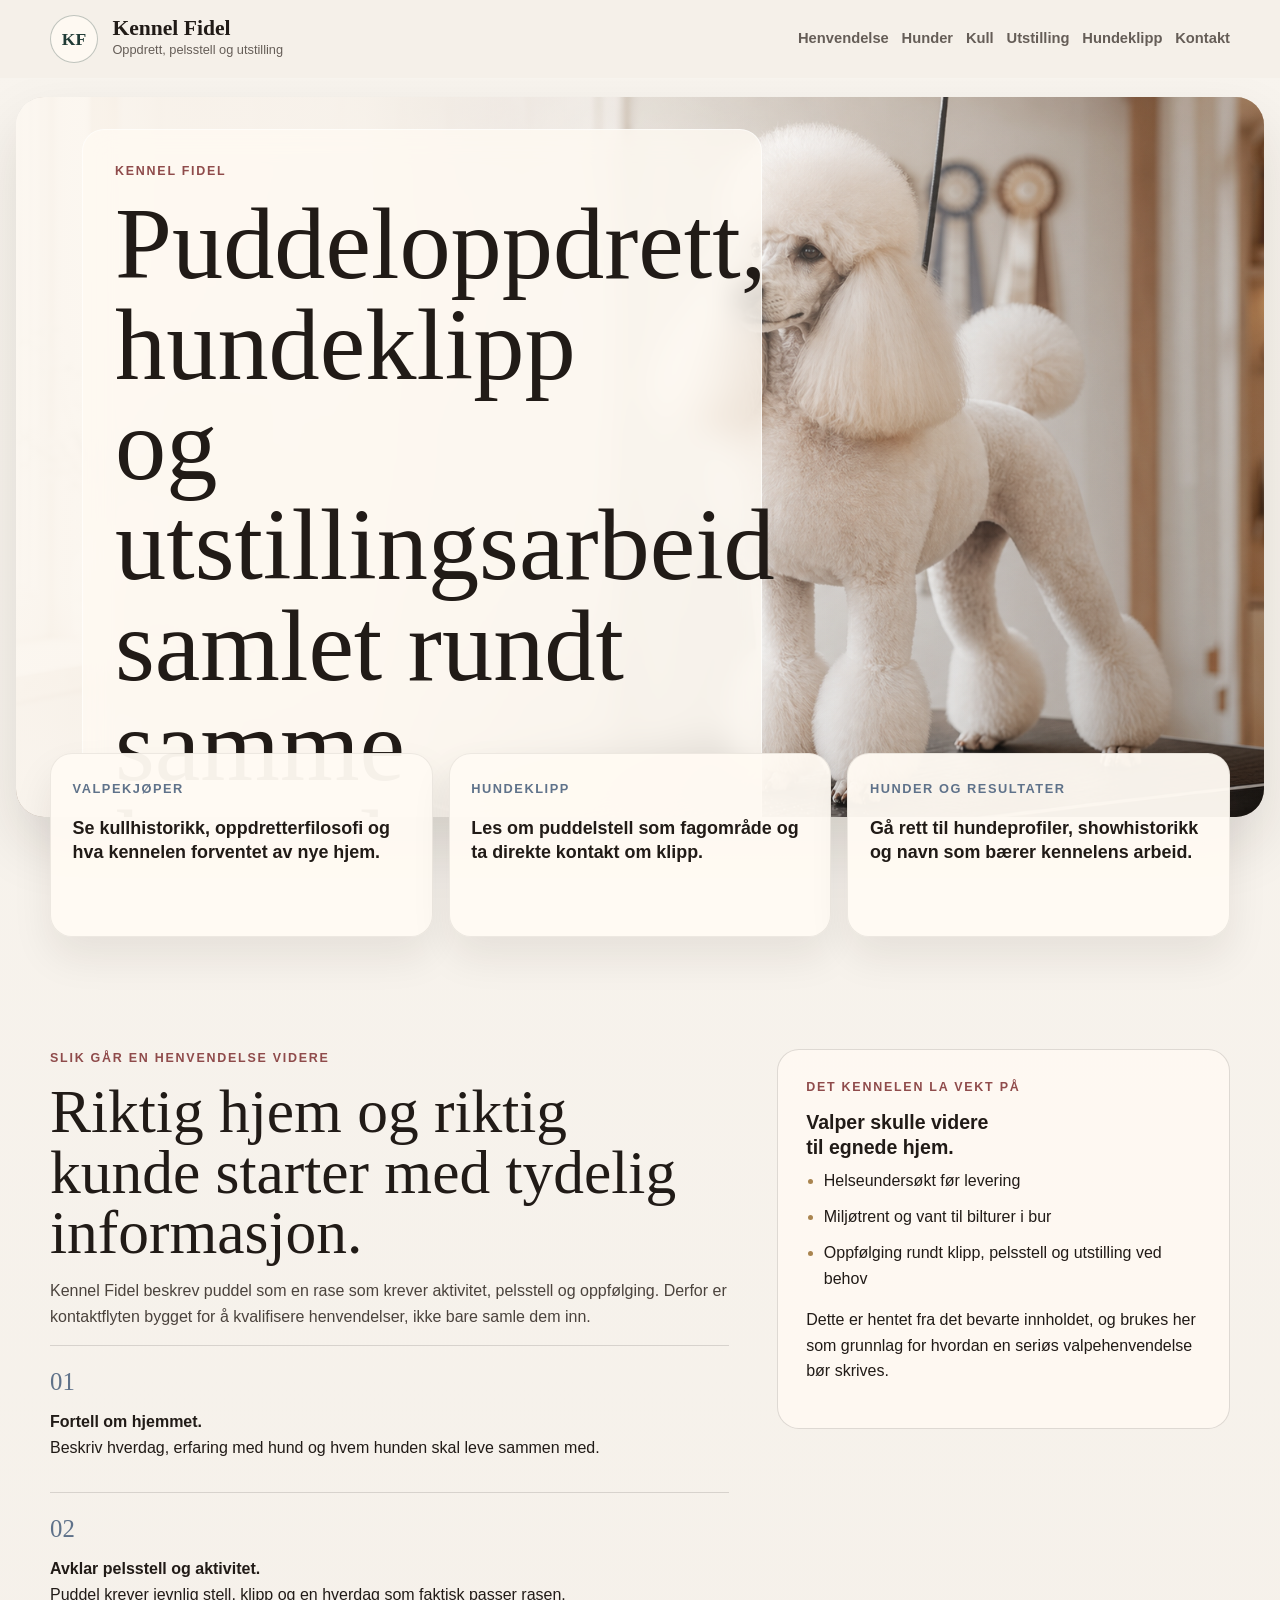
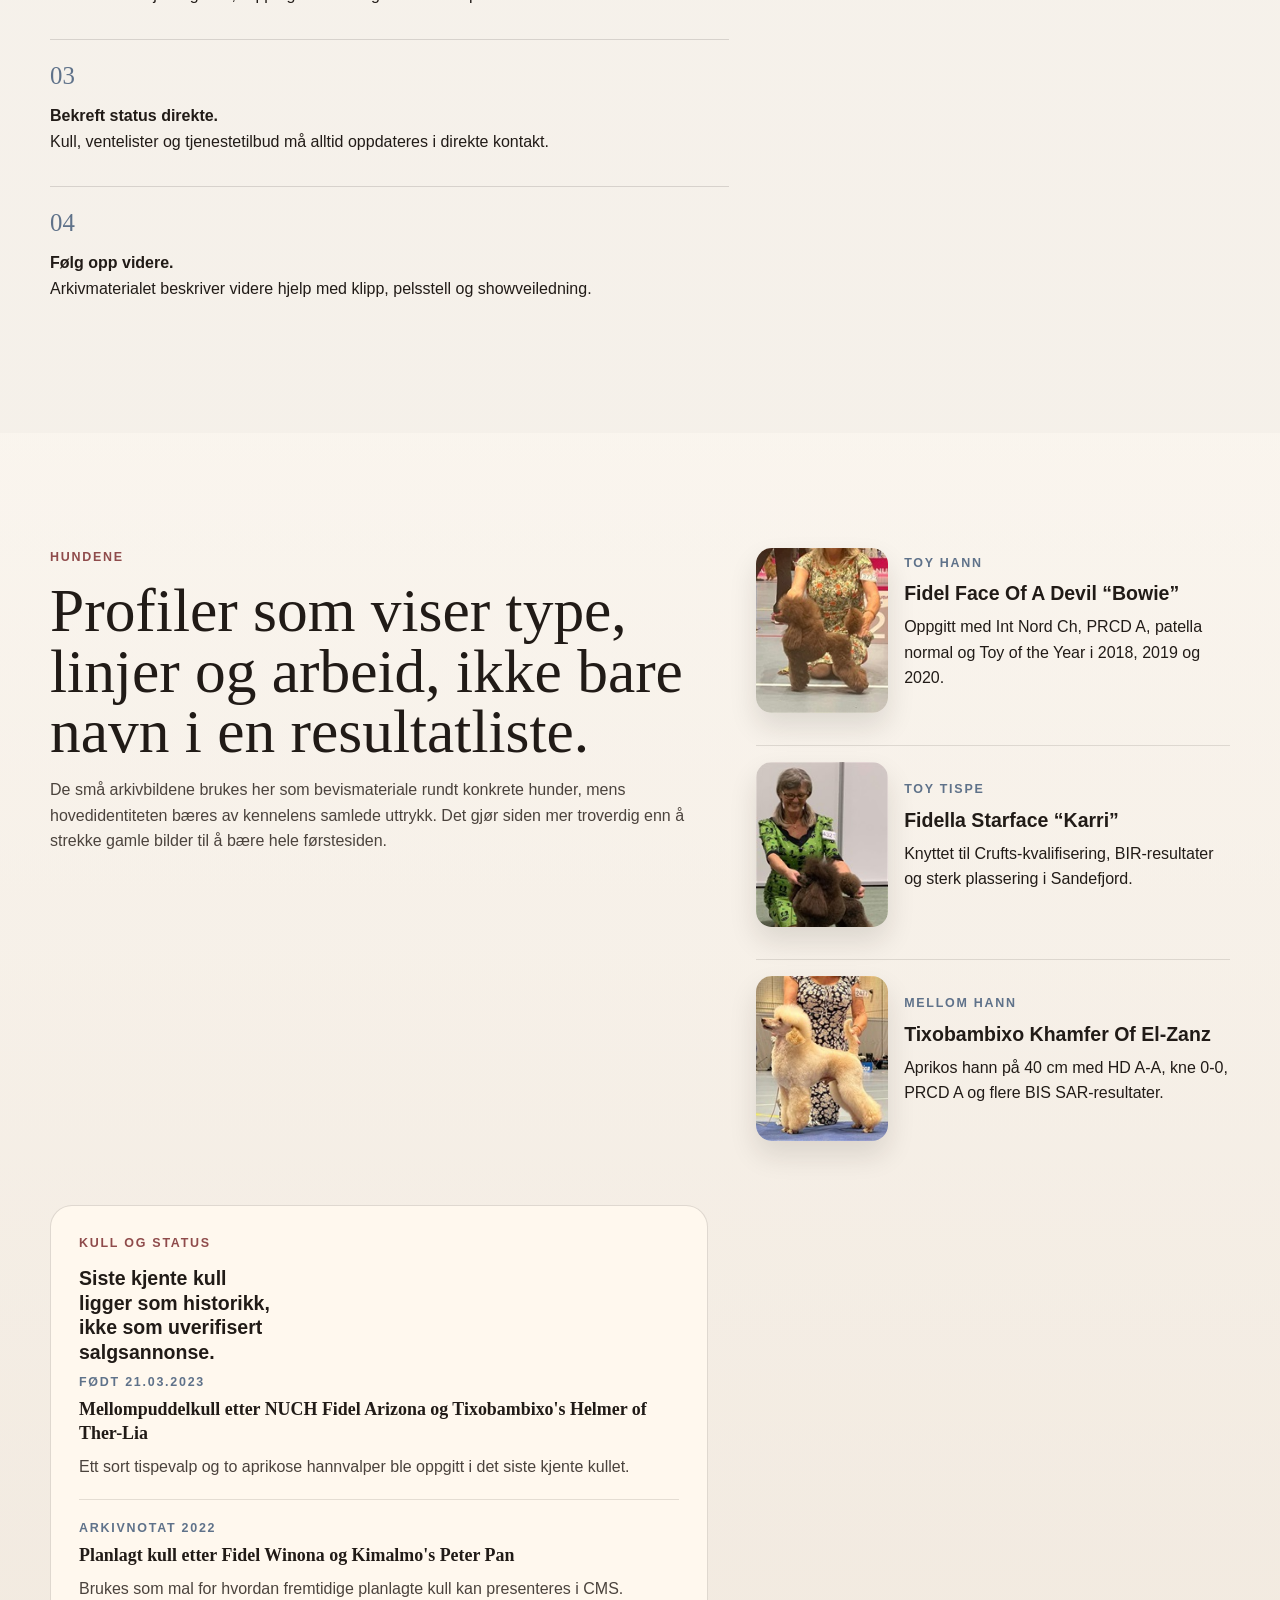
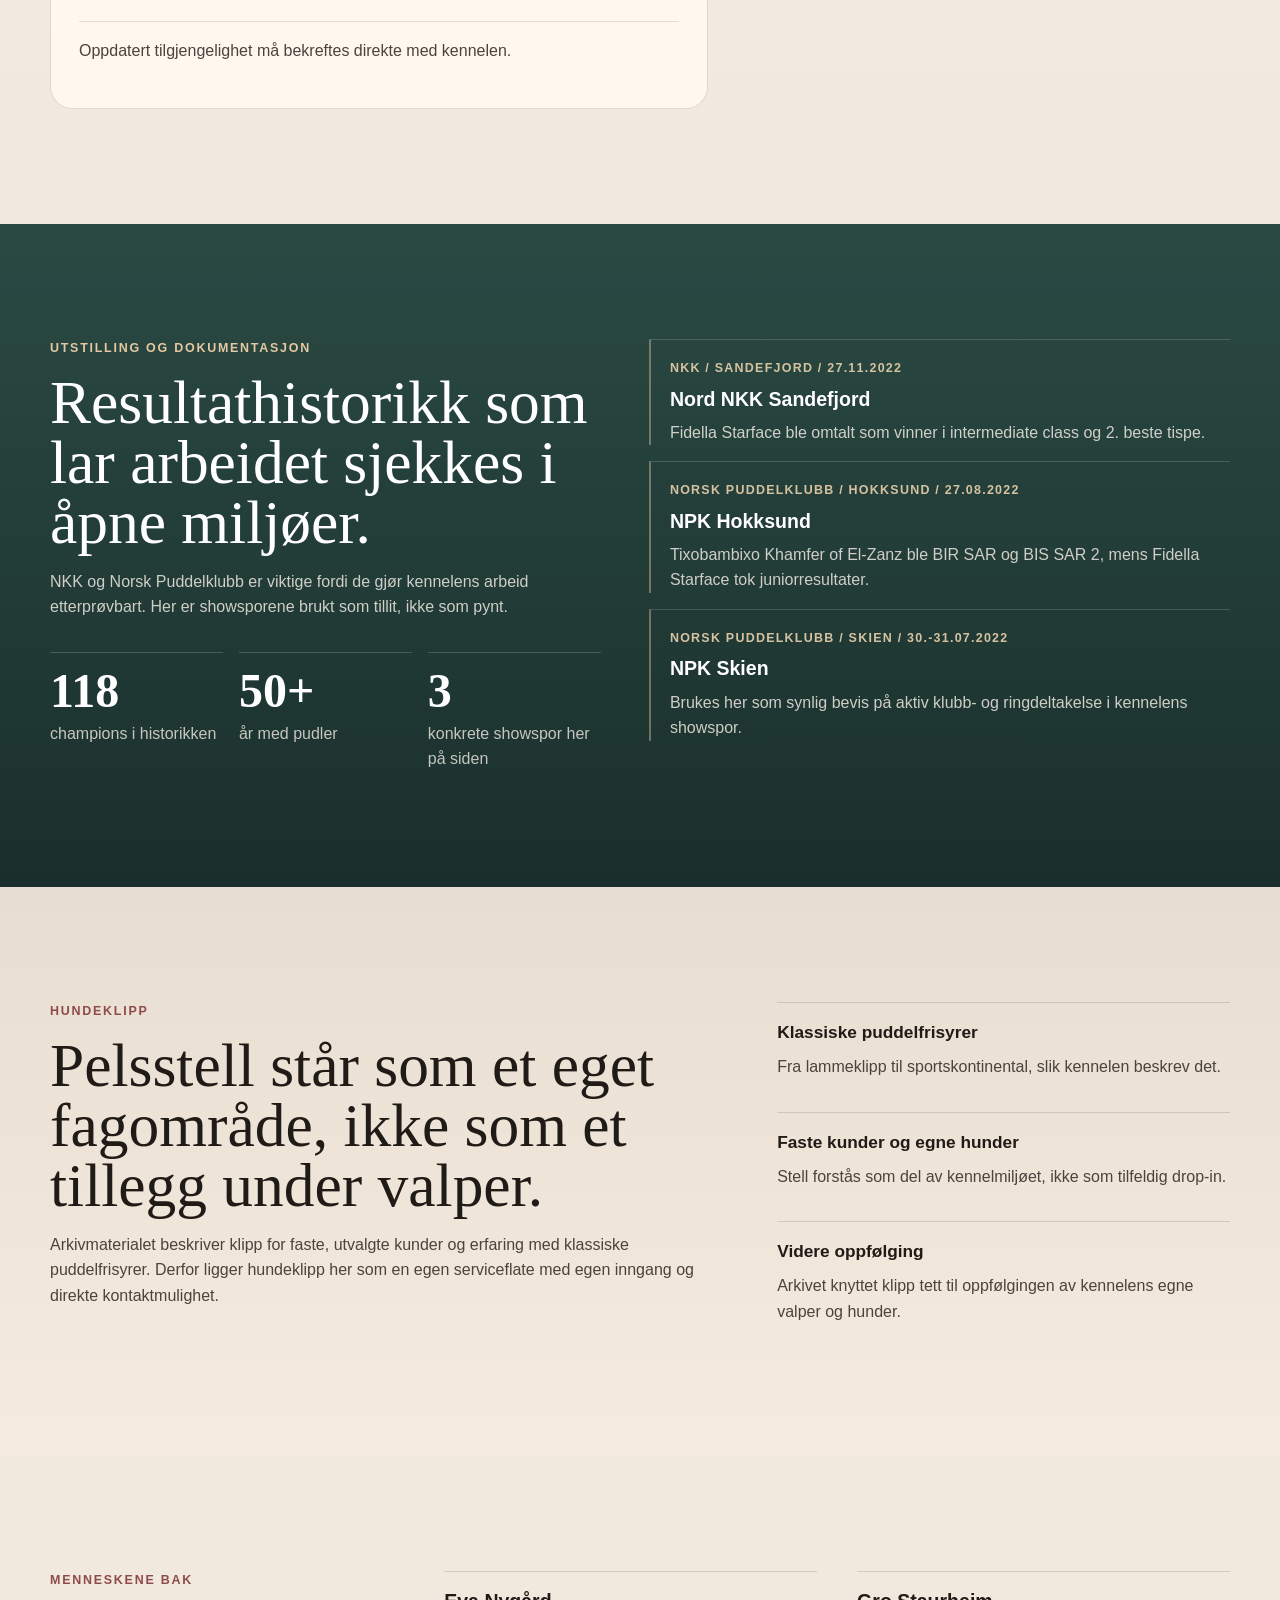
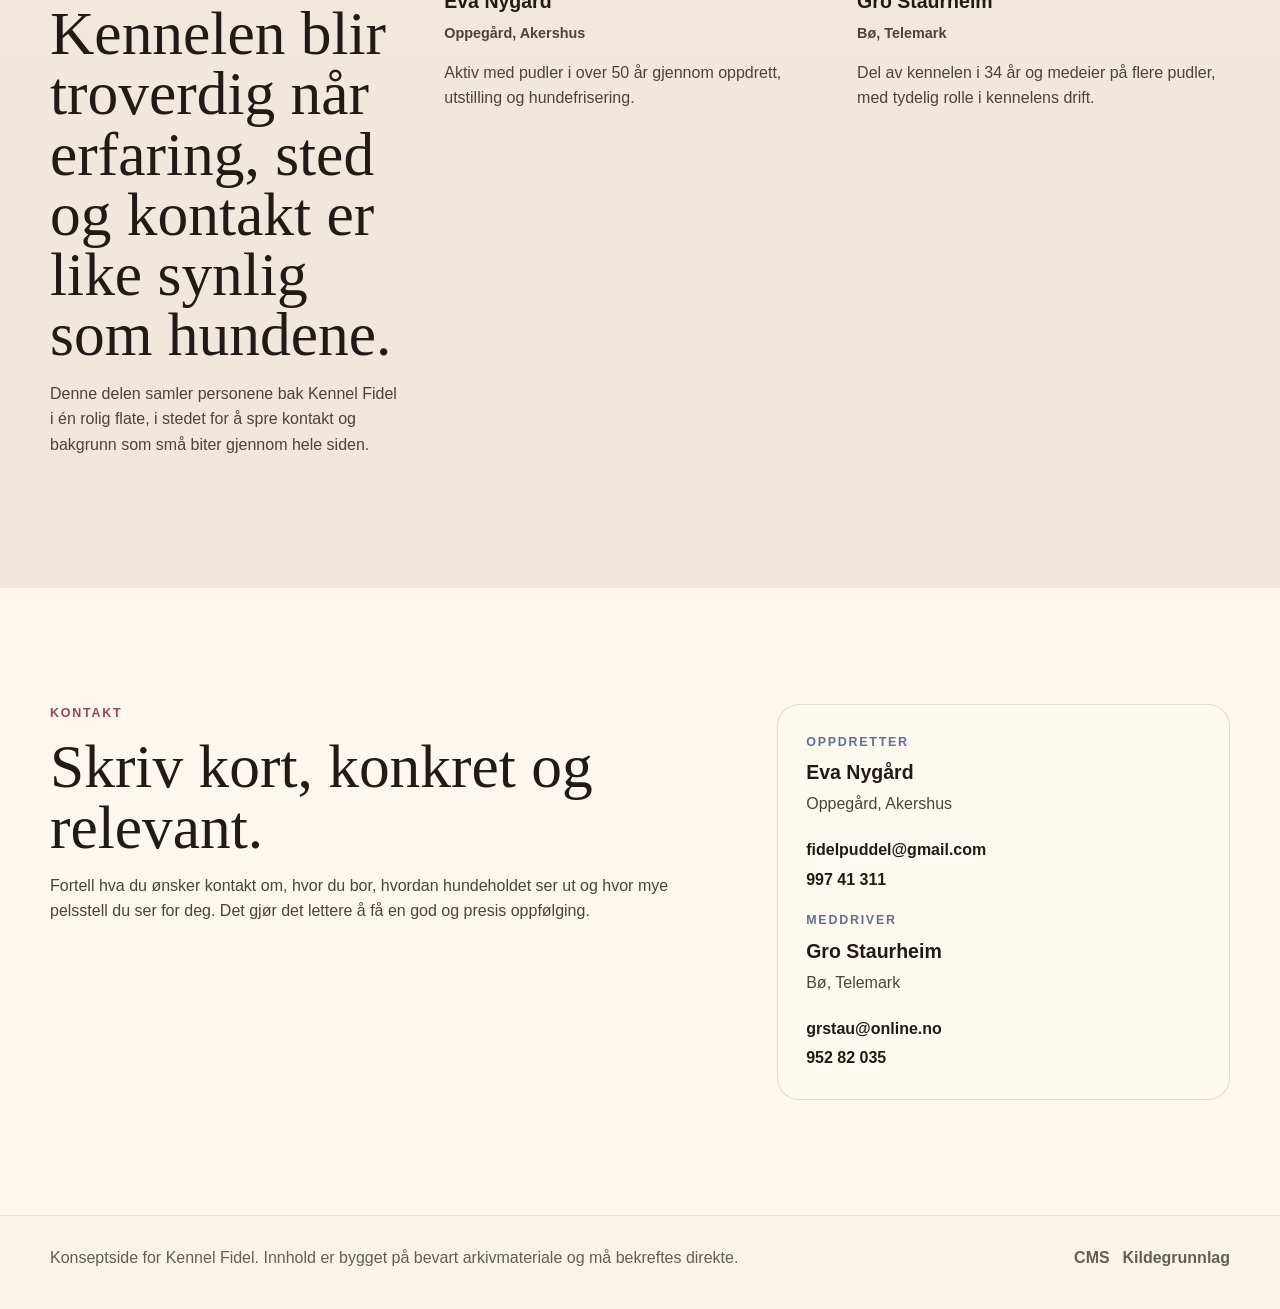
==== commit bf899fab: "Rebuild Kennel Fidel from ground up" ====
--- a/index.html
+++ b/index.html
@@ -3,9 +3,12 @@
   <head>
     <meta charset="utf-8">
     <meta name="viewport" content="width=device-width, initial-scale=1">
-    <title>Kennel Fidel | Puddeloppdrett, hundeklipp og utstilling</title>
-    <meta name="description" content="Kennel Fidel presentert som en profesjonell puddelkennel med oppdrett, hundeklipp, utstillingserfaring, valpeinformasjon og tydelig kontaktflyt.">
-    <link rel="stylesheet" href="styles.css?v=atelier-20260614">
+    <title>Kennel Fidel | Oppdrett, hundeklipp og utstilling</title>
+    <meta
+      name="description"
+      content="Kennel Fidel presenterer puddeloppdrett, hundeklipp, hundeprofiler, kullhistorikk og utstillingserfaring med en tydelig kontaktflyt for seriøse henvendelser."
+    >
+    <link rel="stylesheet" href="styles.css?v=studio-reset-20260614">
   </head>
   <body>
     <a class="skip-link" href="#main">Hopp til innhold</a>
@@ -14,262 +17,311 @@
       <div class="shell header-row">
         <a class="brand" href="#top" aria-label="Kennel Fidel forside">
           <span class="brand-mark">KF</span>
-          <span>
+          <span class="brand-copy">
             <strong>Kennel Fidel</strong>
-            <small>Puddeloppdrett siden 1970-tallet</small>
+            <small>Oppdrett, pelsstell og utstilling</small>
           </span>
         </a>
+
         <nav class="site-nav" aria-label="Hovedmeny">
-          <a href="#valper">Valper</a>
+          <a href="#henvendelse">Henvendelse</a>
           <a href="#hunder">Hunder</a>
+          <a href="#valper">Kull</a>
           <a href="#utstilling">Utstilling</a>
           <a href="#klipp">Hundeklipp</a>
-          <a href="#om">Om</a>
           <a href="#kontakt">Kontakt</a>
         </nav>
       </div>
     </header>
 
     <main id="main">
-      <section class="hero" id="hjem">
-        <div class="shell hero-layout">
-          <div class="hero-copy">
-            <p class="eyebrow">Puddeloppdrett / klipp / utstilling</p>
-            <h1>Kennel Fidel</h1>
-            <p class="lead">
-              En erfaren puddelkennel med lang showhistorikk, tydelig oppdretterfilosofi
-              og praktisk kunnskap om pelsstell. Siden hjelper seriøse valpekjøpere og
-              kunder å forstå hundene, menneskene og veien videre.
-            </p>
-            <div class="hero-actions">
-              <a class="button primary" href="#kontakt">Send valpehenvendelse</a>
-              <a class="button secondary" href="#klipp">Se hundeklipp</a>
+      <section class="hero-stage">
+        <div class="hero-frame">
+          <img
+            class="hero-photo"
+            src="assets/generated/kennel-fidel-hero.png"
+            alt="Hvit puddel i klippestudio med sløyfer og pelsverktøy i bakgrunnen"
+          >
+
+          <div class="shell hero-overlay">
+            <div class="hero-copy">
+              <p class="eyebrow">Kennel Fidel</p>
+              <h1>Puddeloppdrett, hundeklipp og utstillingsarbeid samlet rundt samme kennel.</h1>
+              <p class="lead">
+                Kennel Fidel samler hundene, menneskene bak og arbeidsmåten i en rolig
+                førsteside som gjør det enkelt å finne riktig kontaktpunkt. Oppdatert
+                valpestatus og tjenestetilbud bekreftes alltid direkte.
+              </p>
+
+              <div class="hero-actions">
+                <a class="button primary" href="#kontakt">Send henvendelse</a>
+                <a class="button secondary" href="#hunder">Møt hundene</a>
+              </div>
+
+              <p class="hero-contact">
+                Direkte kontaktpunkter: Eva Nygård i Oppegård og Gro Staurheim i Bø i Telemark.
+              </p>
+
+              <ul class="hero-points" aria-label="Kennelens hurtigfakta">
+                <li>50+ år med pudler gjennom oppdrett, utstilling og hundefrisering</li>
+                <li>118 champions frontet i kennelens historiske materiale</li>
+                <li>Kontaktpunkter i Oppegård og Bø i Telemark</li>
+              </ul>
             </div>
           </div>
-
-          <figure class="hero-image">
-            <img src="assets/photos/archive-dog-04.jpg" alt="Lys puddel presentert på hundeutstilling">
-            <figcaption>
-              <span>Utstillingserfaring</span>
-              <strong>Dokumentert gjennom NKK og Norsk Puddelklubb</strong>
-            </figcaption>
-          </figure>
-        </div>
-      </section>
-
-      <section class="trust-strip" aria-label="Hurtigfakta">
-        <div class="shell trust-grid">
-          <article>
-            <span>50+ år</span>
-            <p>med pudler, oppdrett, utstilling og hundefrisering</p>
+        </div>
+
+        <div class="shell">
+          <div class="intent-grid" aria-label="Besøksveier">
+            <a class="intent-card" href="#valper">
+              <span>Valpekjøper</span>
+              <strong>Se kullhistorikk, oppdretterfilosofi og hva kennelen forventet av nye hjem.</strong>
+            </a>
+            <a class="intent-card" href="#klipp">
+              <span>Hundeklipp</span>
+              <strong>Les om puddelstell som fagområde og ta direkte kontakt om klipp.</strong>
+            </a>
+            <a class="intent-card" href="#utstilling">
+              <span>Hunder og resultater</span>
+              <strong>Gå rett til hundeprofiler, showhistorikk og navn som bærer kennelens arbeid.</strong>
+            </a>
+          </div>
+        </div>
+      </section>
+
+      <section class="section process-section" id="henvendelse">
+        <div class="shell process-grid">
+          <div class="process-copy">
+            <p class="section-label">Slik går en henvendelse videre</p>
+            <h2>Riktig hjem og riktig kunde starter med tydelig informasjon.</h2>
+            <p class="section-text">
+              Kennel Fidel beskrev puddel som en rase som krever aktivitet, pelsstell og
+              oppfølging. Derfor er kontaktflyten bygget for å kvalifisere henvendelser,
+              ikke bare samle dem inn.
+            </p>
+
+            <ol class="process-list">
+              <li>
+                <strong>Fortell om hjemmet.</strong>
+                <p>Beskriv hverdag, erfaring med hund og hvem hunden skal leve sammen med.</p>
+              </li>
+              <li>
+                <strong>Avklar pelsstell og aktivitet.</strong>
+                <p>Puddel krever jevnlig stell, klipp og en hverdag som faktisk passer rasen.</p>
+              </li>
+              <li>
+                <strong>Bekreft status direkte.</strong>
+                <p>Kull, ventelister og tjenestetilbud må alltid oppdateres i direkte kontakt.</p>
+              </li>
+              <li>
+                <strong>Følg opp videre.</strong>
+                <p>Arkivmaterialet beskriver videre hjelp med klipp, pelsstell og showveiledning.</p>
+              </li>
+            </ol>
+          </div>
+
+          <aside class="process-note">
+            <p class="section-label">Det kennelen la vekt på</p>
+            <h3>Valper skulle videre til egnede hjem.</h3>
+            <ul>
+              <li>Helseundersøkt før levering</li>
+              <li>Miljøtrent og vant til bilturer i bur</li>
+              <li>Oppfølging rundt klipp, pelsstell og utstilling ved behov</li>
+            </ul>
+            <p>
+              Dette er hentet fra det bevarte innholdet, og brukes her som grunnlag for
+              hvordan en seriøs valpehenvendelse bør skrives.
+            </p>
+          </aside>
+        </div>
+      </section>
+
+      <section class="section kennel-section" id="hunder">
+        <div class="shell kennel-grid">
+          <div class="kennel-copy">
+            <p class="section-label">Hundene</p>
+            <h2>Profiler som viser type, linjer og arbeid, ikke bare navn i en resultatliste.</h2>
+            <p class="section-text">
+              De små arkivbildene brukes her som bevismateriale rundt konkrete hunder, mens
+              hovedidentiteten bæres av kennelens samlede uttrykk. Det gjør siden mer troverdig
+              enn å strekke gamle bilder til å bære hele førstesiden.
+            </p>
+          </div>
+
+          <div class="dog-rail">
+            <article class="dog-entry">
+              <img src="assets/photos/archive-dog-03.jpg" alt="Fidel Face Of A Devil fotografert i arkivmaterialet">
+              <div>
+                <span class="dog-type">Toy hann</span>
+                <h3>Fidel Face Of A Devil “Bowie”</h3>
+                <p>Oppgitt med Int Nord Ch, PRCD A, patella normal og Toy of the Year i 2018, 2019 og 2020.</p>
+              </div>
+            </article>
+
+            <article class="dog-entry">
+              <img src="assets/photos/archive-dog-02.jpg" alt="Fidella Starface fotografert i arkivmaterialet">
+              <div>
+                <span class="dog-type">Toy tispe</span>
+                <h3>Fidella Starface “Karri”</h3>
+                <p>Knyttet til Crufts-kvalifisering, BIR-resultater og sterk plassering i Sandefjord.</p>
+              </div>
+            </article>
+
+            <article class="dog-entry">
+              <img src="assets/photos/archive-dog-04.jpg" alt="Tixobambixo Khamfer Of El-Zanz fotografert i arkivmaterialet">
+              <div>
+                <span class="dog-type">Mellom hann</span>
+                <h3>Tixobambixo Khamfer Of El-Zanz</h3>
+                <p>Aprikos hann på 40 cm med HD A-A, kne 0-0, PRCD A og flere BIS SAR-resultater.</p>
+              </div>
+            </article>
+          </div>
+
+          <aside class="litter-panel" id="valper">
+            <p class="section-label">Kull og status</p>
+            <h3>Siste kjente kull ligger som historikk, ikke som uverifisert salgsannonse.</h3>
+
+            <div class="litter-block">
+              <span class="litter-state">Født 21.03.2023</span>
+              <strong>Mellompuddelkull etter NUCH Fidel Arizona og Tixobambixo's Helmer of Ther-Lia</strong>
+              <p>Ett sort tispevalp og to aprikose hannvalper ble oppgitt i det siste kjente kullet.</p>
+            </div>
+
+            <div class="litter-block">
+              <span class="litter-state">Arkivnotat 2022</span>
+              <strong>Planlagt kull etter Fidel Winona og Kimalmo's Peter Pan</strong>
+              <p>Brukes som mal for hvordan fremtidige planlagte kull kan presenteres i CMS.</p>
+            </div>
+
+            <p class="litter-note">
+              Oppdatert tilgjengelighet må bekreftes direkte med kennelen.
+            </p>
+          </aside>
+        </div>
+      </section>
+
+      <section class="section proof-section" id="utstilling">
+        <div class="shell proof-grid">
+          <div class="proof-copy">
+            <p class="section-label section-label-light">Utstilling og dokumentasjon</p>
+            <h2>Resultathistorikk som lar arbeidet sjekkes i åpne miljøer.</h2>
+            <p class="section-text section-text-light">
+              NKK og Norsk Puddelklubb er viktige fordi de gjør kennelens arbeid etterprøvbart.
+              Her er showsporene brukt som tillit, ikke som pynt.
+            </p>
+
+            <div class="proof-stats" aria-label="Utstillingsfakta">
+              <div>
+                <strong>118</strong>
+                <span>champions i historikken</span>
+              </div>
+              <div>
+                <strong>50+</strong>
+                <span>år med pudler</span>
+              </div>
+              <div>
+                <strong>3</strong>
+                <span>konkrete showspor her på siden</span>
+              </div>
+            </div>
+          </div>
+
+          <div class="event-ledger">
+            <article>
+              <span>NKK / Sandefjord / 27.11.2022</span>
+              <h3>Nord NKK Sandefjord</h3>
+              <p>Fidella Starface ble omtalt som vinner i intermediate class og 2. beste tispe.</p>
+            </article>
+            <article>
+              <span>Norsk Puddelklubb / Hokksund / 27.08.2022</span>
+              <h3>NPK Hokksund</h3>
+              <p>Tixobambixo Khamfer of El-Zanz ble BIR SAR og BIS SAR 2, mens Fidella Starface tok juniorresultater.</p>
+            </article>
+            <article>
+              <span>Norsk Puddelklubb / Skien / 30.-31.07.2022</span>
+              <h3>NPK Skien</h3>
+              <p>Brukes her som synlig bevis på aktiv klubb- og ringdeltakelse i kennelens showspor.</p>
+            </article>
+          </div>
+        </div>
+      </section>
+
+      <section class="section studio-section" id="klipp">
+        <div class="shell studio-grid">
+          <div class="studio-copy">
+            <p class="section-label">Hundeklipp</p>
+            <h2>Pelsstell står som et eget fagområde, ikke som et tillegg under valper.</h2>
+            <p class="section-text">
+              Arkivmaterialet beskriver klipp for faste, utvalgte kunder og erfaring med
+              klassiske puddelfrisyrer. Derfor ligger hundeklipp her som en egen serviceflate
+              med egen inngang og direkte kontaktmulighet.
+            </p>
+          </div>
+
+          <div class="studio-list" aria-label="Klipp og oppfølging">
+            <article>
+              <strong>Klassiske puddelfrisyrer</strong>
+              <p>Fra lammeklipp til sportskontinental, slik kennelen beskrev det.</p>
+            </article>
+            <article>
+              <strong>Faste kunder og egne hunder</strong>
+              <p>Stell forstås som del av kennelmiljøet, ikke som tilfeldig drop-in.</p>
+            </article>
+            <article>
+              <strong>Videre oppfølging</strong>
+              <p>Arkivet knyttet klipp tett til oppfølgingen av kennelens egne valper og hunder.</p>
+            </article>
+          </div>
+        </div>
+      </section>
+
+      <section class="section people-section" id="om">
+        <div class="shell people-grid">
+          <div class="people-copy">
+            <p class="section-label">Menneskene bak</p>
+            <h2>Kennelen blir troverdig når erfaring, sted og kontakt er like synlig som hundene.</h2>
+            <p class="section-text">
+              Denne delen samler personene bak Kennel Fidel i én rolig flate, i stedet for å spre
+              kontakt og bakgrunn som små biter gjennom hele siden.
+            </p>
+          </div>
+
+          <article class="person-entry">
+            <h3>Eva Nygård</h3>
+            <p class="person-meta">Oppegård, Akershus</p>
+            <p>Aktiv med pudler i over 50 år gjennom oppdrett, utstilling og hundefrisering.</p>
           </article>
-          <article>
-            <span>118 champions</span>
-            <p>frontet i kennelens historiske materiale</p>
+
+          <article class="person-entry">
+            <h3>Gro Staurheim</h3>
+            <p class="person-meta">Bø, Telemark</p>
+            <p>Del av kennelen i 34 år og medeier på flere pudler, med tydelig rolle i kennelens drift.</p>
           </article>
-          <article>
-            <span>Eva og Gro</span>
-            <p>to tydelige kontaktpunkter for kennelens arbeid</p>
-          </article>
-          <article>
-            <span>Showaktiv</span>
-            <p>NKK, Norsk Puddelklubb og dokumenterte resultater</p>
-          </article>
-        </div>
-      </section>
-
-      <section class="section intro-section">
-        <div class="shell intro-grid">
-          <div>
-            <p class="eyebrow">For riktig hjem</p>
-            <h2>Seriøst oppdrett starter før første telefon.</h2>
-          </div>
-          <div class="intro-copy">
-            <p>
-              En kennelnettside skal ikke bare være pen. Den skal gjøre det lett for
-              riktige familier å ta kontakt, og like lett for feil match å forstå at
-              puddel krever tid, pelsstell, aktivitet og oppfølging.
-            </p>
-            <p>
-              Derfor er denne siden bygget rundt tillit: hundene, kullene, showhistorikken,
-              menneskene bak kennelen og hva en henvendelse bør inneholde.
-            </p>
-          </div>
-        </div>
-      </section>
-
-      <section class="section puppies-section" id="valper">
-        <div class="shell split-section">
-          <div class="section-heading">
-            <p class="eyebrow">Valper</p>
-            <h2>Kull og henvendelser</h2>
-            <p>
-              Valpeinnholdet skal være rolig, presist og kvalifiserende: status, foreldre,
-              forventninger og hvordan en seriøs henvendelse tas videre.
-            </p>
-            <a class="text-link" href="#kontakt">Hva bør jeg skrive?</a>
-          </div>
-          <div class="litter-list">
-            <article class="litter-card active">
-              <p class="card-label">Siste kjente kull</p>
-              <h3>Mellompuddelkull 21.03.2023</h3>
-              <dl>
-                <div>
-                  <dt>Mor</dt>
-                  <dd>NUCH Fidel Arizona</dd>
-                </div>
-                <div>
-                  <dt>Far</dt>
-                  <dd>Tixobambixo's Helmer of Ther-Lia</dd>
-                </div>
-              </dl>
-              <p>Ett sort tispevalp og to aprikose hannvalper ble oppgitt i arkivmaterialet.</p>
-            </article>
-            <article class="litter-card">
-              <p class="card-label">Planlagt kull</p>
-              <h3>Fidel Winona x Kimalmo's Peter Pan</h3>
-              <p>Arkivnotat fra 2022. Brukes som struktur for fremtidige planlagte kull i CMS.</p>
-            </article>
-          </div>
-        </div>
-      </section>
-
-      <section class="section dogs-section" id="hunder">
-        <div class="shell">
-          <div class="section-heading wide">
-            <p class="eyebrow">Våre hunder</p>
-            <h2>Hunder som bærer kennelens uttrykk.</h2>
-            <p>
-              Hundene presenteres som profiler, ikke som små datakort. Bildet, navnet,
-              rollen og de viktigste merittene skal gi rask tillit uten å bli uleselig.
-            </p>
-          </div>
-
-          <div class="dog-showcase">
-            <article class="featured-dog">
-              <figure>
-                <img src="assets/photos/archive-dog-03.jpg" alt="Puddel fotografert på utstilling">
-              </figure>
-              <div>
-                <p class="card-label">Toy hann</p>
-                <h3>Fidel Face Of A Devil “Bowie”</h3>
-                <p>Brun toy hann oppgitt med Int Nord Ch, PRCD A, patella normal og Toy of the Year i 2018, 2019 og 2020.</p>
-              </div>
-            </article>
-
-            <div class="dog-list">
-              <article>
-                <span>Toy tispe</span>
-                <h3>Fidella Starface “Karri”</h3>
-                <p>Crufts-kvalifisering, BIR-resultater og sterk plassering i Sandefjord.</p>
-              </article>
-              <article>
-                <span>Mellom hann</span>
-                <h3>Tixobambixo Khamfer Of El-Zanz</h3>
-                <p>Aprikos hann på 40 cm med HD A-A, kne 0-0, PRCD A og BIS SAR-resultater.</p>
-              </article>
-              <article>
-                <span>Avlshann</span>
-                <h3>Fidel Zanzibar</h3>
-                <p>Multichampion mellompuddel med helsedata og tydelig avlsprofil i arkivet.</p>
-              </article>
-            </div>
-          </div>
-        </div>
-      </section>
-
-      <section class="section show-section" id="utstilling">
-        <div class="shell split-section reversed">
-          <div class="show-photo-panel">
-            <img src="assets/photos/archive-dog-02.jpg" alt="Puddel fotografert i utstillingsoppsett">
-          </div>
-          <div class="section-heading">
-            <p class="eyebrow">Utstilling</p>
-            <h2>Resultater som gjør erfaringen etterprøvbar.</h2>
-            <p>
-              Showhistorikken skal ikke dominere siden, men den er viktig tillitskapital.
-              Den viser at hundene er vurdert i miljøer der rasepreg, bevegelse, pels og
-              temperament faktisk betyr noe.
-            </p>
-            <div class="show-list">
-              <article>
-                <span>NKK</span>
-                <h3>Nord NKK Sandefjord</h3>
-                <p>Fidella Starface ble omtalt som vinner i intermediate class og 2. beste tispe.</p>
-              </article>
-              <article>
-                <span>Norsk Puddelklubb</span>
-                <h3>NPK Hokksund</h3>
-                <p>Tixobambixo Khamfer of El-Zanz ble BIR SAR og BIS SAR 2.</p>
-              </article>
-              <article>
-                <span>Norsk Puddelklubb</span>
-                <h3>NPK Skien</h3>
-                <p>En del av kennelens aktive klubb- og ringhistorikk.</p>
-              </article>
-            </div>
-          </div>
-        </div>
-      </section>
-
-      <section class="section service-section" id="klipp">
-        <div class="shell service-panel">
-          <div>
-            <p class="eyebrow">Hundeklipp</p>
-            <h2>Pelsstell som fag, ikke tillegg.</h2>
-          </div>
-          <div>
-            <p>
-              Hundeklipp presenteres som en naturlig del av kennelens puddelkompetanse.
-              Arkivet beskriver klipp for faste, utvalgte kunder og erfaring med klassiske
-              puddelfrisyrer fra lammeklipp til sportskontinental.
-            </p>
-            <a class="button secondary dark" href="#kontakt">Kontakt om klipp</a>
-          </div>
-        </div>
-      </section>
-
-      <section class="section about-section" id="om">
-        <div class="shell about-grid">
-          <div class="section-heading">
-            <p class="eyebrow">Om kennelen</p>
-            <h2>Menneskene bak tilliten.</h2>
-            <p>
-              En profesjonell kennel må være personlig uten å bli privat. Denne delen
-              løfter erfaring, sted og filosofi som grunnlag for kontakt.
-            </p>
-          </div>
-          <div class="people-grid">
-            <article>
-              <h3>Eva Nygård</h3>
-              <p>Aktiv med pudler i over 50 år gjennom oppdrett, utstilling og hundefrisering.</p>
-            </article>
-            <article>
-              <h3>Gro Staurheim</h3>
-              <p>Del av kennelen i 34 år og medeier på flere pudler, med base i Bø i Telemark.</p>
-            </article>
-          </div>
         </div>
       </section>
 
       <section class="section contact-section" id="kontakt">
-        <div class="shell contact-layout">
-          <div class="contact-intro">
-            <p class="eyebrow">Kontakt</p>
-            <h2>Send en seriøs henvendelse.</h2>
-            <p>
-              Fortell kort om hjem, erfaring med hund, aktivitetsnivå, pelsstell og hva du
-              ønsker kontakt om. Oppdatert valpestatus og tjenestetilbud må alltid bekreftes direkte.
-            </p>
-          </div>
-          <div class="contact-cards">
-            <article>
+        <div class="shell contact-grid">
+          <div class="contact-copy">
+            <p class="section-label">Kontakt</p>
+            <h2>Skriv kort, konkret og relevant.</h2>
+            <p class="section-text">
+              Fortell hva du ønsker kontakt om, hvor du bor, hvordan hundeholdet ser ut og hvor
+              mye pelsstell du ser for deg. Det gjør det lettere å få en god og presis oppfølging.
+            </p>
+          </div>
+
+          <div class="contact-panel">
+            <article>
+              <span>Oppdretter</span>
               <h3>Eva Nygård</h3>
               <p>Oppegård, Akershus</p>
               <a href="mailto:fidelpuddel@gmail.com">fidelpuddel@gmail.com</a>
               <a href="tel:+4799741311">997 41 311</a>
             </article>
-            <article>
+
+            <article>
+              <span>Meddriver</span>
               <h3>Gro Staurheim</h3>
               <p>Bø, Telemark</p>
               <a href="mailto:grstau@online.no">grstau@online.no</a>
@@ -282,8 +334,8 @@
 
     <footer class="site-footer">
       <div class="shell footer-row">
-        <p>Konseptside for Kennel Fidel. Innhold er bygget på arkivert materiale og bør bekreftes direkte.</p>
-        <div>
+        <p>Konseptside for Kennel Fidel. Innhold er bygget på bevart arkivmateriale og må bekreftes direkte.</p>
+        <div class="footer-links">
           <a href="admin/">CMS</a>
           <a href="https://web.archive.org/web/20240420101610/https://www.fidel-puddel.net/">Kildegrunnlag</a>
         </div>
--- a/styles.css
+++ b/styles.css
@@ -1,16 +1,17 @@
 :root {
-  --ink: #1e1a17;
-  --muted: #746c63;
-  --paper: #fbf8f1;
-  --panel: #fffdf8;
-  --line: rgba(30, 26, 23, 0.14);
-  --forest: #253f35;
-  --forest-2: #172921;
-  --wine: #8f2f35;
-  --rose: #ead7d4;
-  --gold: #b98743;
-  --cream: #f3eadc;
-  --shadow: 0 28px 70px rgba(41, 31, 24, 0.12);
+  --bg: #f4efe8;
+  --surface: #fffaf3;
+  --surface-strong: #f0e7dc;
+  --surface-soft: #e7ddd0;
+  --ink: #211b17;
+  --muted: #655d57;
+  --line: rgba(33, 27, 23, 0.14);
+  --forest: #1f3a35;
+  --forest-soft: #2b4a44;
+  --berry: #8f4b4b;
+  --blue: #5f728a;
+  --gold: #a9844f;
+  --shadow: 0 28px 60px rgba(34, 22, 15, 0.12);
   color-scheme: light;
 }
 
@@ -24,8 +25,8 @@
 
 body {
   margin: 0;
+  background: linear-gradient(180deg, #f8f4ee 0%, var(--bg) 45%, #efe5d7 100%);
   color: var(--ink);
-  background: var(--paper);
   font-family: Inter, "Avenir Next", "Segoe UI", sans-serif;
   line-height: 1.6;
 }
@@ -43,19 +44,19 @@
 h2,
 h3,
 p,
-figure,
-dl {
+ul,
+ol {
   margin-top: 0;
 }
 
 .skip-link {
   position: absolute;
+  top: 0.75rem;
   left: 1rem;
-  top: 0.75rem;
-  z-index: 50;
-  transform: translateY(-160%);
-  padding: 0.55rem 0.8rem;
-  border-radius: 4px;
+  z-index: 60;
+  transform: translateY(-180%);
+  padding: 0.6rem 0.85rem;
+  border-radius: 6px;
   background: var(--ink);
   color: #fff;
 }
@@ -72,9 +73,9 @@
 .site-header {
   position: sticky;
   top: 0;
-  z-index: 40;
-  border-bottom: 1px solid rgba(30, 26, 23, 0.09);
-  background: rgba(251, 248, 241, 0.92);
+  z-index: 50;
+  border-bottom: 1px solid rgba(255, 255, 255, 0.18);
+  background: rgba(244, 239, 232, 0.82);
   backdrop-filter: blur(18px);
 }
 
@@ -83,95 +84,142 @@
   display: flex;
   align-items: center;
   justify-content: space-between;
-  gap: 1.25rem;
+  gap: 1rem;
 }
 
 .header-row {
-  min-height: 76px;
+  min-height: 78px;
 }
 
 .brand {
   display: inline-flex;
-  min-width: max-content;
   align-items: center;
-  gap: 0.85rem;
+  gap: 0.9rem;
   text-decoration: none;
 }
 
 .brand-mark {
   display: grid;
-  width: 46px;
-  height: 46px;
+  width: 48px;
+  height: 48px;
   place-items: center;
-  border: 1px solid var(--forest);
+  border: 1px solid rgba(31, 58, 53, 0.28);
   border-radius: 50%;
+  background: rgba(255, 250, 243, 0.92);
   color: var(--forest);
-  font-family: Georgia, serif;
+  font-family: Georgia, "Times New Roman", serif;
+  font-size: 1.1rem;
   font-weight: 700;
 }
 
-.brand strong,
-.brand small {
-  display: block;
-}
-
-.brand strong {
+.brand-copy strong,
+.brand-copy small {
+  display: block;
+}
+
+.brand-copy strong {
   font-family: Georgia, "Times New Roman", serif;
-  font-size: 1.32rem;
+  font-size: 1.35rem;
   line-height: 1;
 }
 
-.brand small {
+.brand-copy small {
   color: var(--muted);
-  font-size: 0.78rem;
+  font-size: 0.8rem;
 }
 
 .site-nav {
   display: flex;
   flex-wrap: wrap;
   justify-content: flex-end;
-  gap: 0.15rem 0.55rem;
+  gap: 0.4rem 0.8rem;
 }
 
 .site-nav a {
-  padding: 0.45rem 0.25rem;
   color: var(--muted);
-  font-size: 0.9rem;
+  font-size: 0.92rem;
   font-weight: 700;
   text-decoration: none;
 }
 
 .site-nav a:hover,
-.site-nav a:focus-visible {
-  color: var(--wine);
-}
-
-.hero {
-  padding: clamp(3.5rem, 7vw, 7rem) 0 clamp(2.5rem, 6vw, 5rem);
+.site-nav a:focus-visible,
+.footer-links a:hover,
+.footer-links a:focus-visible,
+.contact-panel a:hover,
+.contact-panel a:focus-visible,
+.mini-contacts a:hover,
+.mini-contacts a:focus-visible {
+  color: var(--berry);
+}
+
+.hero-stage {
+  padding: 1.1rem 0 0;
+}
+
+.hero-frame {
+  position: relative;
+  overflow: clip;
+  margin: 0 1rem;
+  border-radius: 28px;
+  background: #ddd2c6;
+  box-shadow: var(--shadow);
+}
+
+.hero-frame::after {
+  content: "";
+  position: absolute;
+  inset: 0;
   background:
-    linear-gradient(90deg, rgba(37, 63, 53, 0.08) 1px, transparent 1px) 0 0 / 64px 64px,
-    linear-gradient(180deg, #fffdf8 0%, #f5ecdf 100%);
-}
-
-.hero-layout {
-  display: grid;
-  grid-template-columns: minmax(0, 0.92fr) minmax(420px, 0.8fr);
-  gap: clamp(2rem, 6vw, 5rem);
-  align-items: center;
+    linear-gradient(90deg, rgba(252, 247, 240, 0.96) 0%, rgba(252, 247, 240, 0.86) 28%, rgba(252, 247, 240, 0.08) 62%, rgba(28, 24, 21, 0.18) 100%),
+    linear-gradient(180deg, rgba(255, 255, 255, 0.12), rgba(0, 0, 0, 0.06));
+  pointer-events: none;
+}
+
+.hero-photo {
+  width: 100%;
+  min-height: 720px;
+  object-fit: cover;
+  object-position: center center;
+}
+
+.hero-overlay {
+  position: absolute;
+  inset: 0;
+  display: grid;
+  align-items: end;
+  padding: clamp(1.25rem, 3vw, 2rem);
 }
 
 .hero-copy {
-  max-width: 720px;
+  position: relative;
+  z-index: 1;
+  max-width: 680px;
+  padding: clamp(1.2rem, 3vw, 2rem);
+  border: 1px solid rgba(255, 255, 255, 0.55);
+  border-radius: 22px;
+  background: rgba(255, 250, 243, 0.78);
+  backdrop-filter: blur(14px);
 }
 
 .eyebrow,
-.card-label {
-  margin-bottom: 0.9rem;
-  color: var(--wine);
+.section-label,
+.dog-type,
+.litter-state,
+.mini-contacts span,
+.contact-panel span {
+  display: block;
+  margin-bottom: 0.8rem;
+  color: var(--berry);
   font-size: 0.78rem;
   font-weight: 800;
   letter-spacing: 0.14em;
   text-transform: uppercase;
+}
+
+.eyebrow-light,
+.section-label-light {
+  color: #e3c8a1;
 }
 
 h1,
@@ -179,40 +227,56 @@
   margin-bottom: 1rem;
   font-family: Georgia, "Times New Roman", serif;
   font-weight: 500;
-  letter-spacing: 0;
   line-height: 0.98;
 }
 
 h1 {
-  max-width: 8.5ch;
-  font-size: clamp(4.6rem, 11vw, 9rem);
+  max-width: 11ch;
+  font-size: clamp(3.8rem, 8vw, 6.9rem);
 }
 
 h2 {
-  font-size: clamp(2.45rem, 5vw, 5rem);
+  font-size: clamp(2.3rem, 4.8vw, 4.5rem);
 }
 
 h3 {
   margin-bottom: 0.55rem;
-  font-size: 1.2rem;
+  font-size: 1.22rem;
   line-height: 1.25;
+}
+
+.lead,
+.section-text,
+.person-entry p,
+.event-ledger p,
+.studio-list p,
+.contact-panel p,
+.litter-block p,
+.litter-note {
+  color: #4b433d;
 }
 
 .lead {
   max-width: 58ch;
-  color: #4c4640;
-  font-size: clamp(1.15rem, 2vw, 1.38rem);
+  font-size: clamp(1.1rem, 1.9vw, 1.34rem);
 }
 
 .hero-actions,
-.footer-row div {
+.footer-links {
   display: flex;
   flex-wrap: wrap;
   gap: 0.8rem;
 }
 
 .hero-actions {
-  margin-top: 2rem;
+  margin-top: 1.75rem;
+}
+
+.hero-contact {
+  margin: 1rem 0 0;
+  color: #5d554d;
+  font-size: 0.95rem;
+  font-weight: 600;
 }
 
 .button {
@@ -220,7 +284,7 @@
   min-height: 48px;
   align-items: center;
   justify-content: center;
-  padding: 0.82rem 1.05rem;
+  padding: 0.85rem 1.1rem;
   border: 1px solid var(--forest);
   border-radius: 999px;
   font-weight: 800;
@@ -233,341 +297,373 @@
 }
 
 .button.secondary {
-  background: transparent;
+  background: rgba(255, 250, 243, 0.68);
   color: var(--forest);
 }
 
-.button.dark {
-  border-color: rgba(255, 255, 255, 0.72);
-  color: #fff;
-}
-
-.hero-image {
+.hero-points {
+  display: grid;
+  gap: 0.55rem;
+  padding: 1rem 0 0;
+  margin-bottom: 0;
+  border-top: 1px solid rgba(33, 27, 23, 0.12);
+  padding-left: 1.2rem;
+}
+
+.hero-points li::marker {
+  color: var(--gold);
+}
+
+.proof-copy .section-text,
+.section-text-light {
+  color: rgba(245, 239, 231, 0.82);
+}
+
+.contact-panel article {
+  display: grid;
+  gap: 0.25rem;
+}
+
+.contact-panel a,
+.footer-links a {
+  font-weight: 700;
+  text-decoration: none;
+}
+
+.intent-grid {
   position: relative;
-  margin: 0;
-  overflow: hidden;
-  border-radius: 0 0 140px 0;
-  background: var(--cream);
-  box-shadow: var(--shadow);
-}
-
-.hero-image img {
-  width: 100%;
-  height: min(68vh, 680px);
-  min-height: 520px;
+  z-index: 2;
+  display: grid;
+  grid-template-columns: repeat(3, minmax(0, 1fr));
+  gap: 1rem;
+  margin-top: -4rem;
+}
+
+.intent-card {
+  min-height: 184px;
+  padding: 1.35rem;
+  border: 1px solid rgba(33, 27, 23, 0.08);
+  border-radius: 22px;
+  background: rgba(255, 250, 243, 0.96);
+  box-shadow: 0 20px 40px rgba(39, 28, 19, 0.08);
+  text-decoration: none;
+}
+
+.intent-card span {
+  display: inline-block;
+  margin-bottom: 1rem;
+  color: var(--blue);
+  font-size: 0.8rem;
+  font-weight: 800;
+  letter-spacing: 0.12em;
+  text-transform: uppercase;
+}
+
+.intent-card strong {
+  display: block;
+  font-size: 1.12rem;
+  line-height: 1.35;
+}
+
+.section {
+  padding: clamp(4.5rem, 9vw, 8rem) 0;
+}
+
+.process-section {
+  padding-top: clamp(5rem, 10vw, 7rem);
+}
+
+.process-grid,
+.studio-grid,
+.contact-grid {
+  display: grid;
+  grid-template-columns: minmax(0, 1.08fr) minmax(320px, 0.72fr);
+  gap: clamp(1.5rem, 4vw, 3rem);
+  align-items: start;
+}
+
+.process-list {
+  display: grid;
+  gap: 1rem;
+  padding: 0;
+  margin-bottom: 0;
+  list-style: none;
+  counter-reset: item;
+}
+
+.process-list li {
+  padding-top: 1rem;
+  border-top: 1px solid var(--line);
+  counter-increment: item;
+}
+
+.process-list li::before {
+  content: "0" counter(item);
+  display: block;
+  margin-bottom: 0.45rem;
+  color: var(--blue);
+  font-family: Georgia, "Times New Roman", serif;
+  font-size: 1.55rem;
+}
+
+.process-note,
+.litter-panel,
+.contact-panel {
+  padding: clamp(1.25rem, 2.6vw, 1.75rem);
+  border: 1px solid var(--line);
+  border-radius: 22px;
+  background: rgba(255, 250, 243, 0.86);
+}
+
+.process-note h3,
+.litter-panel h3 {
+  max-width: 18ch;
+}
+
+.process-note ul {
+  display: grid;
+  gap: 0.65rem;
+  padding-left: 1.1rem;
+}
+
+.process-note li::marker {
+  color: var(--gold);
+}
+
+.kennel-section {
+  background: linear-gradient(180deg, rgba(255, 250, 243, 0.48) 0%, rgba(240, 231, 220, 0.75) 100%);
+}
+
+.kennel-grid {
+  display: grid;
+  grid-template-columns: minmax(0, 1fr) minmax(320px, 0.72fr);
+  gap: clamp(1.5rem, 4vw, 3rem);
+  align-items: start;
+}
+
+.kennel-copy,
+.proof-copy,
+.people-copy {
+  max-width: 760px;
+}
+
+.dog-rail {
+  display: grid;
+  gap: 1rem;
+}
+
+.dog-entry {
+  display: grid;
+  grid-template-columns: 132px minmax(0, 1fr);
+  gap: 1rem;
+  align-items: center;
+  padding: 1rem 0;
+  border-top: 1px solid rgba(33, 27, 23, 0.12);
+}
+
+.dog-entry:first-child {
+  padding-top: 0;
+  border-top: 0;
+}
+
+.dog-entry img {
+  width: 132px;
+  aspect-ratio: 4 / 5;
+  border-radius: 16px;
   object-fit: cover;
   object-position: center top;
-}
-
-.hero-image figcaption {
-  position: absolute;
-  left: 1.2rem;
-  right: 1.2rem;
-  bottom: 1.2rem;
-  padding: 1rem;
-  border: 1px solid rgba(255, 255, 255, 0.42);
-  border-radius: 12px;
-  background: rgba(251, 248, 241, 0.9);
-  backdrop-filter: blur(12px);
-}
-
-.hero-image figcaption span,
-.hero-image figcaption strong {
-  display: block;
-}
-
-.hero-image figcaption span {
-  color: var(--wine);
-  font-size: 0.76rem;
-  font-weight: 800;
-  letter-spacing: 0.11em;
-  text-transform: uppercase;
-}
-
-.hero-image figcaption strong {
-  margin-top: 0.18rem;
-  font-family: Georgia, serif;
-  font-size: 1.15rem;
-  line-height: 1.15;
-}
-
-.trust-strip {
-  border-top: 1px solid var(--line);
-  border-bottom: 1px solid var(--line);
-  background: var(--forest);
+  box-shadow: 0 14px 28px rgba(35, 25, 18, 0.12);
+}
+
+.dog-type {
+  margin-bottom: 0.45rem;
+  color: var(--blue);
+}
+
+.litter-panel {
+  align-self: stretch;
+  background: rgba(255, 248, 239, 0.96);
+}
+
+.litter-block + .litter-block {
+  margin-top: 1.2rem;
+  padding-top: 1.2rem;
+  border-top: 1px solid rgba(33, 27, 23, 0.12);
+}
+
+.litter-state {
+  margin-bottom: 0.35rem;
+  color: var(--blue);
+}
+
+.litter-block strong {
+  display: block;
+  margin-bottom: 0.55rem;
+  font-family: Georgia, "Times New Roman", serif;
+  font-size: 1.12rem;
+  line-height: 1.3;
+}
+
+.litter-note {
+  margin-top: 1.2rem;
+  padding-top: 1rem;
+  border-top: 1px solid rgba(33, 27, 23, 0.12);
+}
+
+.proof-section {
+  background: linear-gradient(180deg, var(--forest-soft) 0%, #1a2f2c 100%);
   color: #fff;
 }
 
-.trust-grid {
-  display: grid;
-  grid-template-columns: repeat(4, minmax(0, 1fr));
-}
-
-.trust-grid article {
-  min-height: 142px;
-  padding: 1.25rem;
-  border-right: 1px solid rgba(255, 255, 255, 0.18);
-}
-
-.trust-grid article:last-child {
-  border-right: 0;
-}
-
-.trust-grid span {
+.proof-grid {
+  display: grid;
+  grid-template-columns: minmax(0, 0.9fr) minmax(320px, 0.95fr);
+  gap: clamp(1.5rem, 4vw, 3rem);
+  align-items: start;
+}
+
+.proof-stats {
+  display: grid;
+  grid-template-columns: repeat(3, minmax(0, 1fr));
+  gap: 1rem;
+  margin-top: 2rem;
+}
+
+.proof-stats div {
+  padding-top: 0.9rem;
+  border-top: 1px solid rgba(255, 255, 255, 0.18);
+}
+
+.proof-stats strong {
+  display: block;
+  font-family: Georgia, "Times New Roman", serif;
+  font-size: clamp(2rem, 4vw, 3rem);
+  line-height: 1;
+}
+
+.proof-stats span {
+  display: block;
+  margin-top: 0.35rem;
+  color: rgba(245, 239, 231, 0.78);
+}
+
+.event-ledger {
+  display: grid;
+  gap: 1rem;
+}
+
+.event-ledger article {
+  padding: 1.2rem 0 0 1.2rem;
+  border-top: 1px solid rgba(255, 255, 255, 0.16);
+  border-left: 2px solid rgba(227, 200, 161, 0.42);
+}
+
+.event-ledger span {
   display: block;
   margin-bottom: 0.45rem;
-  font-family: Georgia, serif;
-  font-size: clamp(1.7rem, 3vw, 2.6rem);
-  line-height: 1;
-}
-
-.trust-grid p {
-  max-width: 18rem;
-  margin-bottom: 0;
-  color: rgba(255, 255, 255, 0.76);
-}
-
-.section {
-  padding: clamp(4rem, 8vw, 7.5rem) 0;
-}
-
-.intro-grid,
-.split-section,
-.about-grid,
-.contact-layout,
-.service-panel {
-  display: grid;
-  grid-template-columns: minmax(0, 0.78fr) minmax(0, 1fr);
-  gap: clamp(2rem, 6vw, 5rem);
-  align-items: start;
-}
-
-.intro-section {
-  background: var(--panel);
-}
-
-.intro-copy {
-  color: #4b453f;
-  font-size: 1.08rem;
-}
-
-.intro-copy p:last-child,
-.section-heading p:last-child,
-.litter-card p:last-child,
-.dog-list p:last-child,
-.show-list p:last-child,
-.people-grid p:last-child,
-.contact-cards p:last-child {
-  margin-bottom: 0;
-}
-
-.section-heading {
-  max-width: 560px;
-}
-
-.section-heading.wide {
-  max-width: 760px;
-  margin-bottom: 2rem;
-}
-
-.section-heading p {
-  color: var(--muted);
-  font-size: 1.02rem;
-}
-
-.text-link {
-  display: inline-block;
-  margin-top: 0.8rem;
-  color: var(--wine);
-  font-weight: 800;
-  text-decoration: none;
-}
-
-.puppies-section,
-.show-section,
-.contact-section {
-  background: var(--cream);
-}
-
-.litter-list,
-.dog-list,
-.show-list,
-.people-grid,
-.contact-cards {
-  display: grid;
-  gap: 1rem;
-}
-
-.litter-card,
-.dog-list article,
-.show-list article,
-.people-grid article,
-.contact-cards article {
-  padding: clamp(1.1rem, 2vw, 1.6rem);
-  border: 1px solid var(--line);
-  border-radius: 14px;
-  background: var(--panel);
-}
-
-.litter-card.active {
-  border-color: rgba(143, 47, 53, 0.28);
-  box-shadow: var(--shadow);
-}
-
-.litter-card dl {
-  display: grid;
-  gap: 0.55rem;
-  margin-bottom: 1rem;
-}
-
-.litter-card dl div {
-  display: grid;
-  grid-template-columns: 4rem 1fr;
-  gap: 0.8rem;
-}
-
-.litter-card dt {
-  color: var(--muted);
-  font-size: 0.86rem;
-  font-weight: 800;
-}
-
-.litter-card dd {
-  margin: 0;
-}
-
-.dog-showcase {
-  display: grid;
-  grid-template-columns: minmax(0, 1.1fr) minmax(330px, 0.72fr);
-  gap: 1.2rem;
-}
-
-.featured-dog {
-  display: grid;
-  grid-template-columns: minmax(0, 0.92fr) minmax(260px, 0.7fr);
-  overflow: hidden;
-  border: 1px solid var(--line);
-  border-radius: 18px;
-  background: var(--panel);
-  box-shadow: var(--shadow);
-}
-
-.featured-dog figure {
-  min-height: 100%;
-  margin: 0;
-}
-
-.featured-dog img {
-  width: 100%;
-  height: 100%;
-  min-height: 440px;
-  object-fit: cover;
-  object-position: center top;
-}
-
-.featured-dog div {
-  align-self: end;
-  padding: clamp(1.25rem, 3vw, 2rem);
-}
-
-.dog-list span,
-.show-list span {
-  color: var(--wine);
+  color: #d5c2a0;
   font-size: 0.78rem;
   font-weight: 800;
-  letter-spacing: 0.08em;
+  letter-spacing: 0.1em;
   text-transform: uppercase;
 }
 
-.reversed {
-  grid-template-columns: minmax(420px, 0.86fr) minmax(0, 1fr);
-}
-
-.show-photo-panel {
-  overflow: hidden;
-  border-radius: 120px 0 0 0;
-  background: var(--rose);
-  box-shadow: var(--shadow);
-}
-
-.show-photo-panel img {
-  width: 100%;
-  height: 640px;
-  object-fit: cover;
-  object-position: center top;
-}
-
-.service-section {
-  padding: clamp(3.5rem, 7vw, 6rem) 0;
-  background: var(--forest-2);
-  color: #fff;
-}
-
-.service-panel {
-  align-items: center;
-}
-
-.service-panel h2 {
+.event-ledger p {
   margin-bottom: 0;
-}
-
-.service-panel p {
-  color: rgba(255, 255, 255, 0.78);
+  color: rgba(245, 239, 231, 0.82);
+}
+
+.studio-section {
+  background: linear-gradient(180deg, var(--surface-soft) 0%, #f5ecdf 100%);
+}
+
+.studio-list {
+  display: grid;
+  gap: 1rem;
+}
+
+.studio-list article {
+  padding-top: 1rem;
+  border-top: 1px solid rgba(33, 27, 23, 0.14);
+}
+
+.studio-list strong {
+  display: block;
+  margin-bottom: 0.45rem;
   font-size: 1.08rem;
 }
 
-.about-section {
-  background: var(--panel);
-}
-
-.contact-layout {
-  align-items: stretch;
-}
-
-.contact-intro {
-  padding: clamp(1.4rem, 3vw, 2rem);
-  border-radius: 18px;
-  background: var(--forest);
-  color: #fff;
-}
-
-.contact-intro .eyebrow {
-  color: #eac0bb;
-}
-
-.contact-intro p {
-  color: rgba(255, 255, 255, 0.78);
-}
-
-.contact-cards article {
-  display: grid;
-  gap: 0.35rem;
-}
-
-.contact-cards a {
-  color: var(--wine);
-  font-weight: 800;
-  text-decoration: none;
+.people-grid {
+  display: grid;
+  grid-template-columns: minmax(0, 0.95fr) repeat(2, minmax(0, 1fr));
+  gap: clamp(1.5rem, 4vw, 2.5rem);
+  align-items: start;
+}
+
+.person-entry {
+  padding-top: 1.1rem;
+  border-top: 1px solid var(--line);
+}
+
+.person-meta {
+  color: var(--blue);
+  font-size: 0.9rem;
+  font-weight: 700;
+}
+
+.contact-section {
+  background: rgba(255, 250, 243, 0.88);
+}
+
+.contact-panel {
+  display: grid;
+  gap: 1.2rem;
+}
+
+.contact-panel h3 {
+  margin-bottom: 0.2rem;
+}
+
+.contact-panel span {
+  margin-bottom: 0.2rem;
+  color: var(--blue);
 }
 
 .site-footer {
-  padding: 2rem 0;
-  border-top: 1px solid var(--line);
+  padding: 1.8rem 0 2.4rem;
+  border-top: 1px solid rgba(33, 27, 23, 0.08);
+  background: rgba(255, 250, 243, 0.66);
   color: var(--muted);
-  background: var(--panel);
 }
 
 .site-footer p {
   margin-bottom: 0;
 }
 
-.site-footer a {
-  font-weight: 800;
-  text-decoration: none;
-}
-
-@media (max-width: 980px) {
-  .header-row {
+@media (max-width: 1040px) {
+  .hero-overlay,
+  .process-grid,
+  .kennel-grid,
+  .proof-grid,
+  .studio-grid,
+  .people-grid,
+  .contact-grid {
+    grid-template-columns: 1fr;
+  }
+
+  .hero-overlay {
+    align-items: start;
+  }
+
+  .intent-grid,
+  .proof-stats {
+    grid-template-columns: 1fr;
+  }
+}
+
+@media (max-width: 760px) {
+  .header-row,
+  .footer-row {
     align-items: flex-start;
     flex-direction: column;
     padding: 1rem 0;
@@ -577,99 +673,79 @@
     justify-content: flex-start;
   }
 
-  .hero-layout,
-  .intro-grid,
-  .split-section,
-  .split-section.reversed,
-  .about-grid,
-  .contact-layout,
-  .service-panel,
-  .dog-showcase,
-  .featured-dog {
+  .hero-frame {
+    margin: 0 0.55rem;
+    border-radius: 22px;
+  }
+
+  .hero-frame::after {
+    background: linear-gradient(180deg, rgba(252, 247, 240, 0.92) 0%, rgba(252, 247, 240, 0.78) 42%, rgba(28, 24, 21, 0.18) 100%);
+  }
+
+  .hero-photo {
+    min-height: 860px;
+    object-position: 63% center;
+  }
+
+  .hero-overlay {
+    padding: 1rem;
+  }
+
+  .hero-copy,
+  .process-note,
+  .litter-panel,
+  .contact-panel {
+    border-radius: 18px;
+  }
+
+  .intent-grid {
+    margin-top: 1rem;
+  }
+
+  .dog-entry {
+    grid-template-columns: 112px minmax(0, 1fr);
+  }
+
+  .dog-entry img {
+    width: 112px;
+  }
+}
+
+@media (max-width: 560px) {
+  .shell {
+    width: min(100% - 1rem, 1180px);
+  }
+
+  h1 {
+    font-size: clamp(3rem, 14vw, 4.45rem);
+  }
+
+  h2 {
+    font-size: clamp(2rem, 11vw, 3rem);
+  }
+
+  .hero-copy {
+    padding: 1rem;
+  }
+
+  .hero-photo {
+    min-height: 780px;
+    object-position: 68% center;
+  }
+
+  .hero-points {
+    padding-left: 1rem;
+  }
+
+  .section {
+    padding: 3.8rem 0;
+  }
+
+  .dog-entry {
     grid-template-columns: 1fr;
   }
 
-  .trust-grid {
-    grid-template-columns: repeat(2, minmax(0, 1fr));
-  }
-
-  .trust-grid article:nth-child(2) {
-    border-right: 0;
-  }
-
-  .hero-image img,
-  .featured-dog img,
-  .show-photo-panel img {
-    height: auto;
-    min-height: 0;
-    max-height: 620px;
-  }
-
-  .show-photo-panel {
-    border-radius: 18px;
-  }
-}
-
-@media (max-width: 640px) {
-  .shell {
-    width: min(100% - 1.1rem, 1180px);
-  }
-
-  .brand {
-    min-width: 0;
-  }
-
-  .site-nav a {
-    font-size: 0.84rem;
-  }
-
-  h1 {
-    font-size: clamp(3.7rem, 18vw, 5rem);
-  }
-
-  h2 {
-    font-size: clamp(2.2rem, 12vw, 3.2rem);
-  }
-
-  .hero {
-    padding-top: 2.8rem;
-  }
-
-  .hero-image {
-    border-radius: 0 0 72px 0;
-  }
-
-  .hero-image figcaption {
-    position: static;
-    border: 0;
-    border-radius: 0;
-  }
-
-  .trust-grid {
-    grid-template-columns: 1fr;
-  }
-
-  .trust-grid article {
-    min-height: 0;
-    border-right: 0;
-    border-bottom: 1px solid rgba(255, 255, 255, 0.18);
-  }
-
-  .trust-grid article:last-child {
-    border-bottom: 0;
-  }
-
-  .section {
-    padding: 3.4rem 0;
-  }
-
-  .litter-card dl div {
-    grid-template-columns: 1fr;
-    gap: 0.1rem;
-  }
-
-  .footer-row {
-    align-items: flex-start;
-    flex-direction: column;
-  }
-}
+  .dog-entry img {
+    width: min(180px, 100%);
+  }
+}
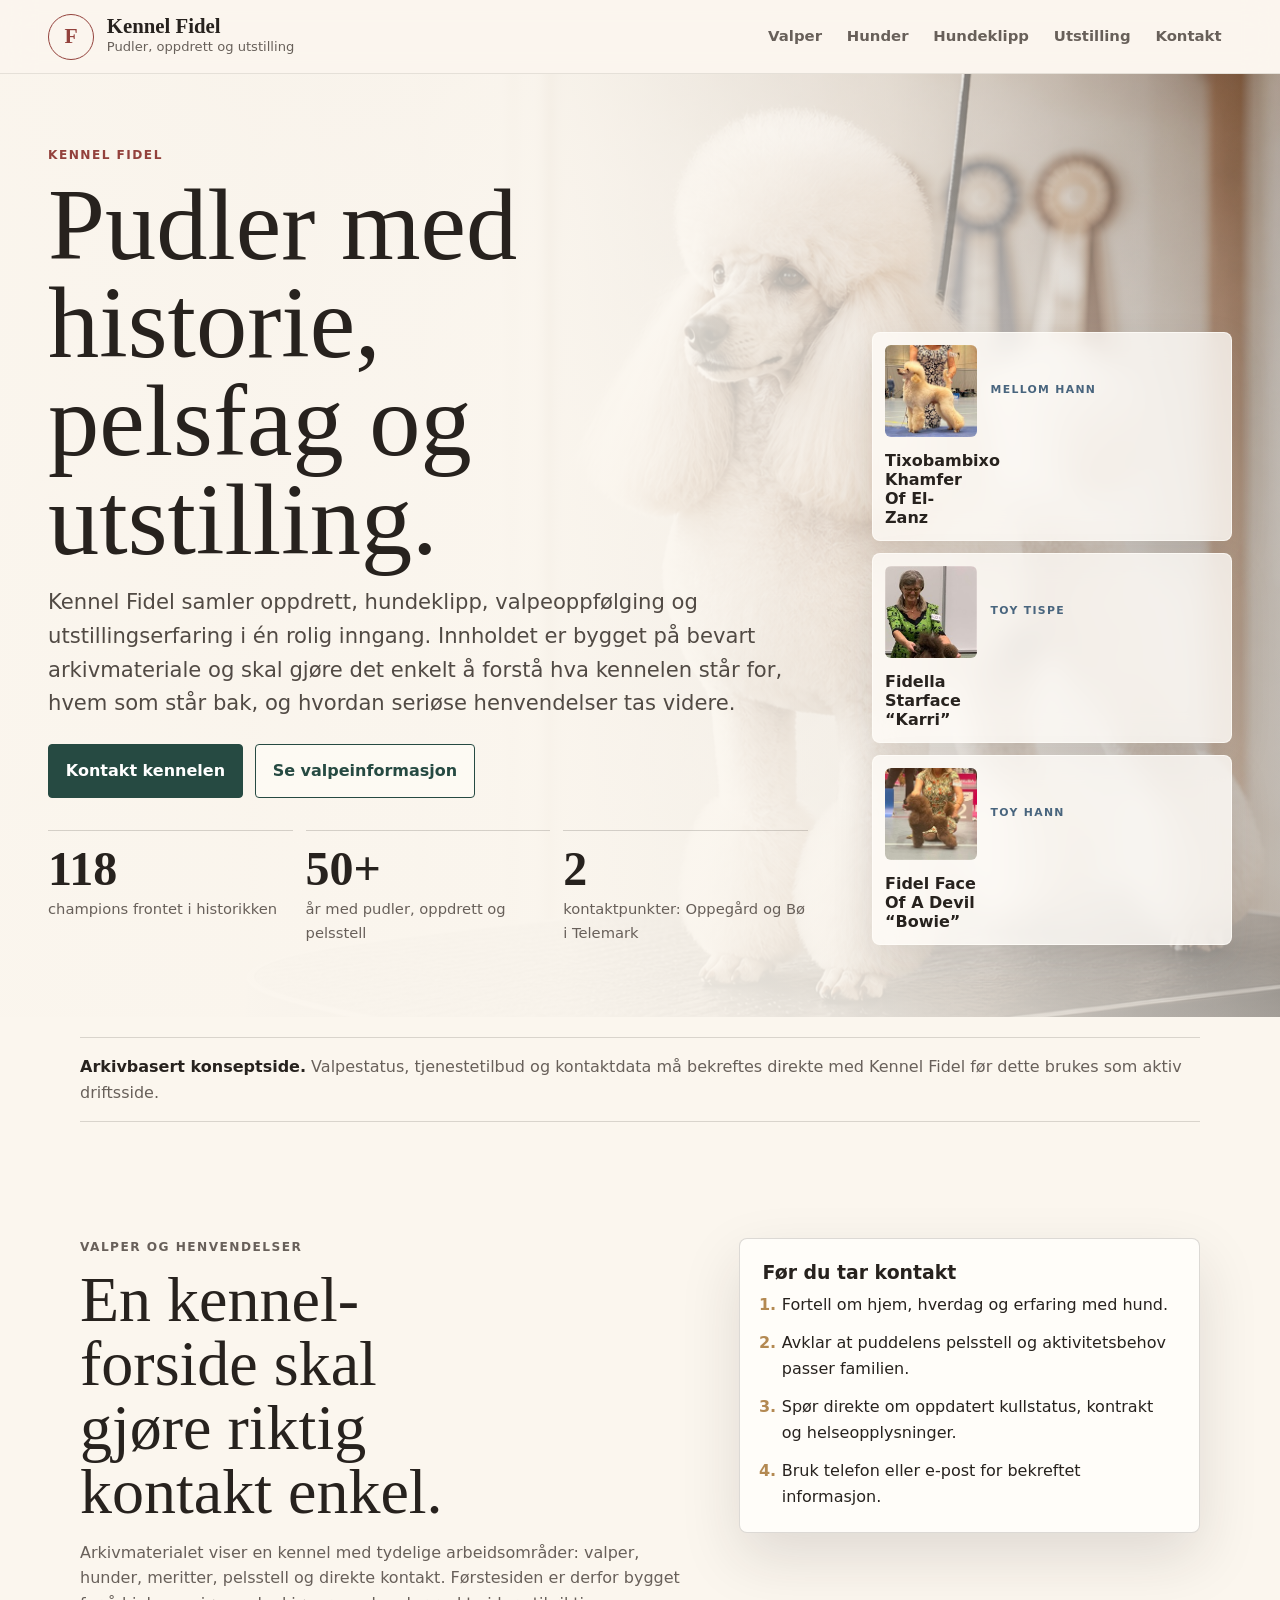
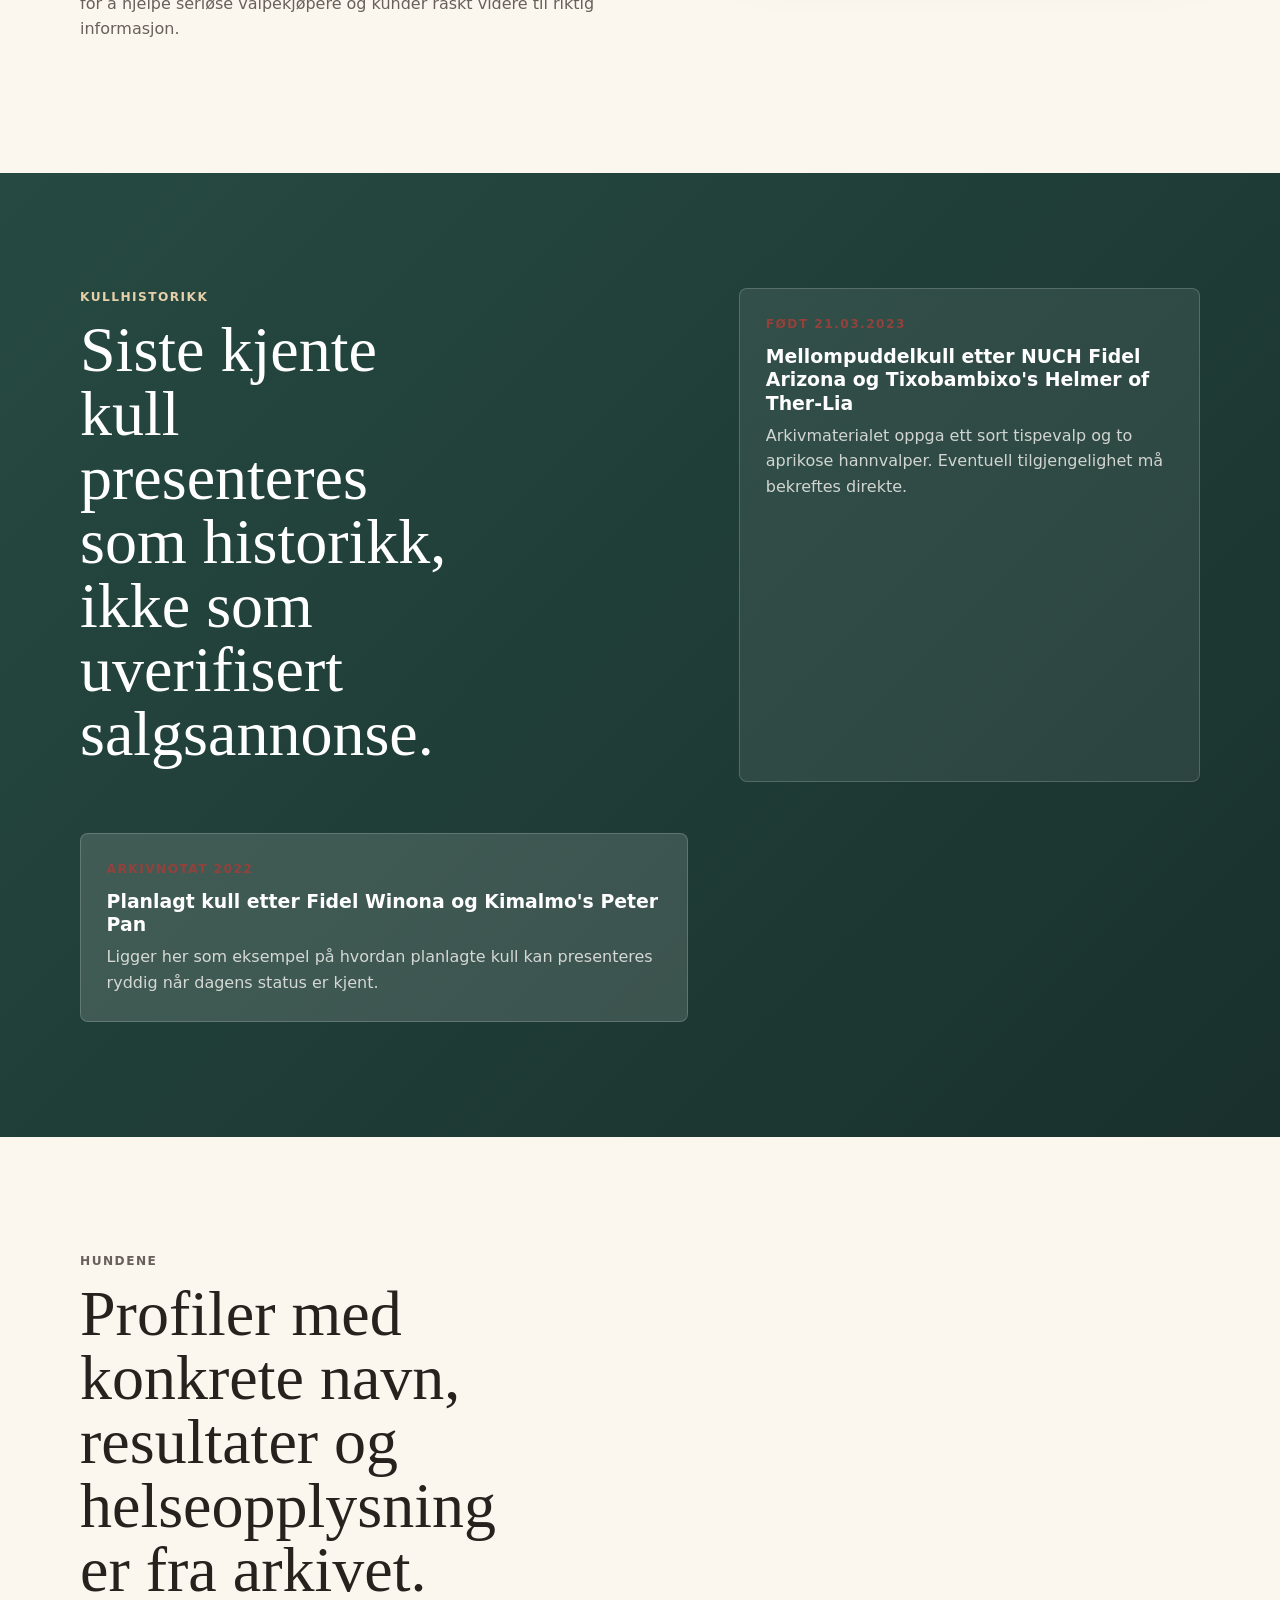
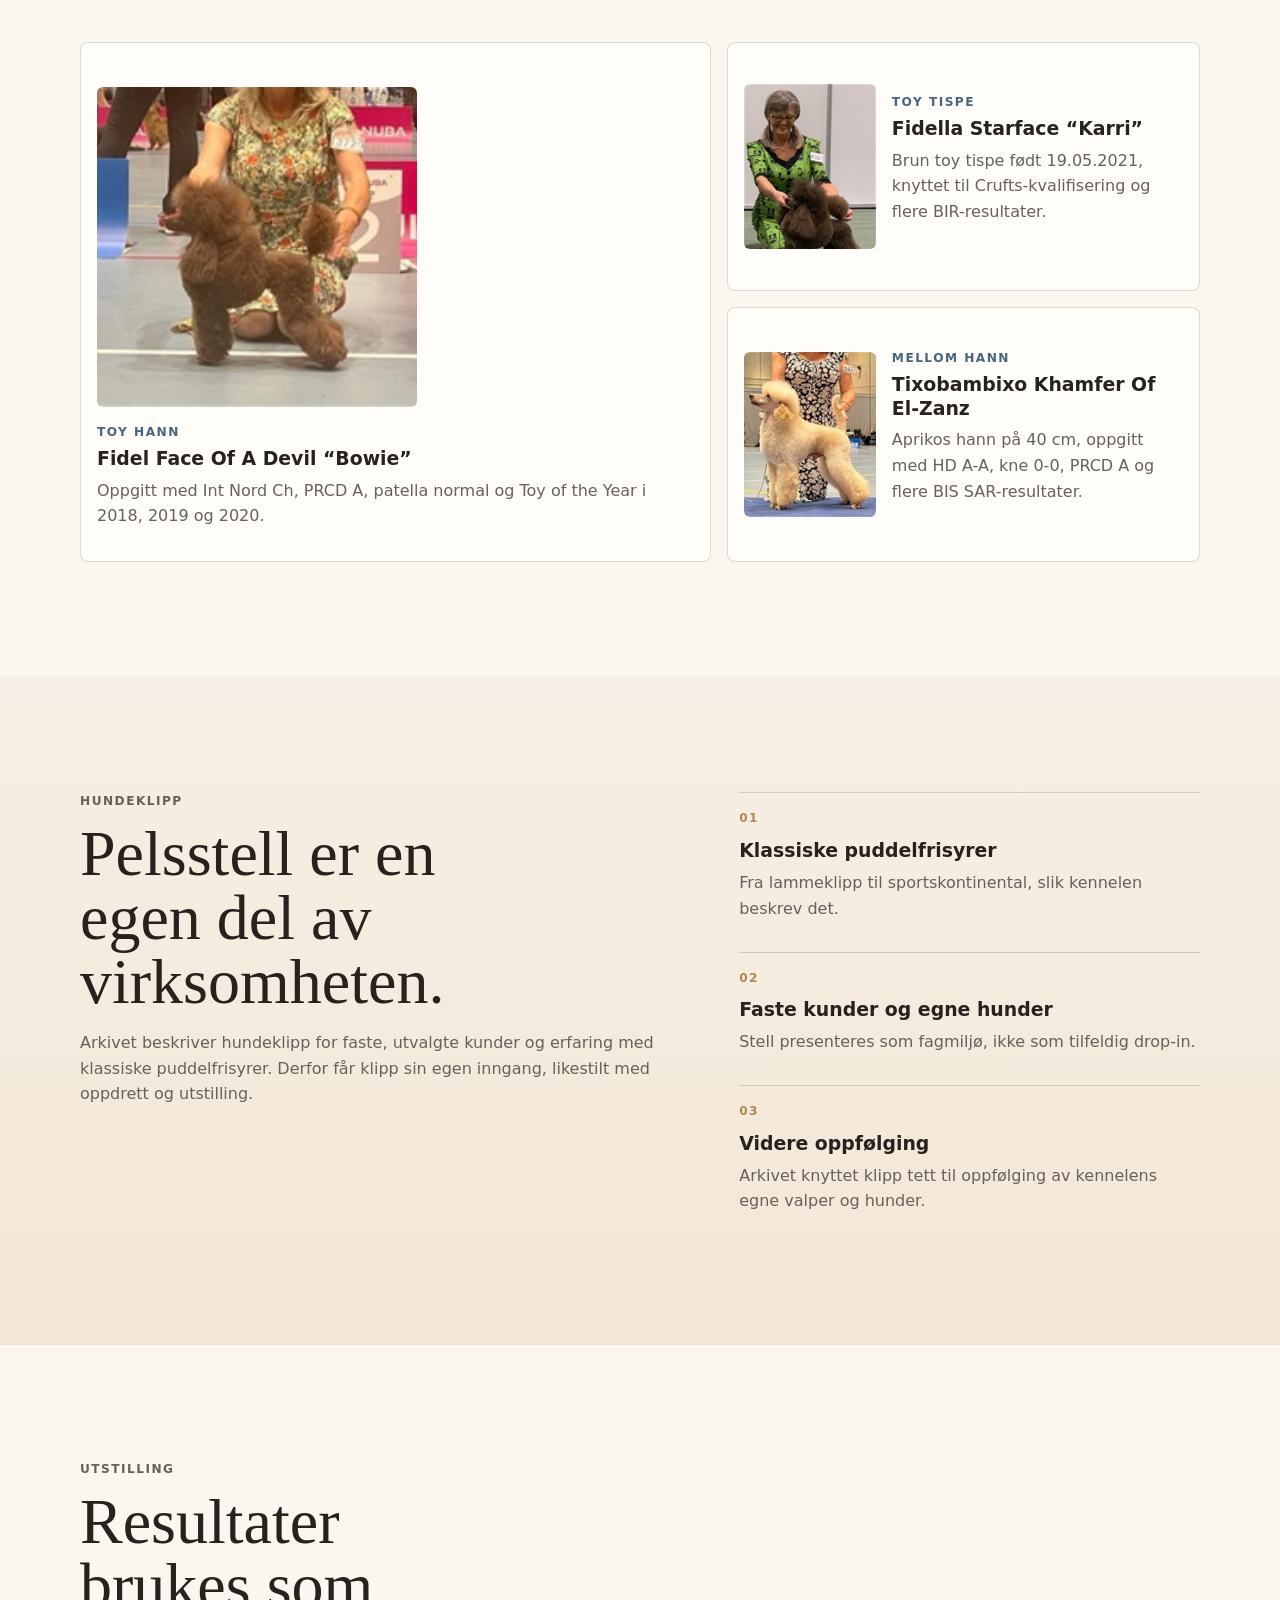
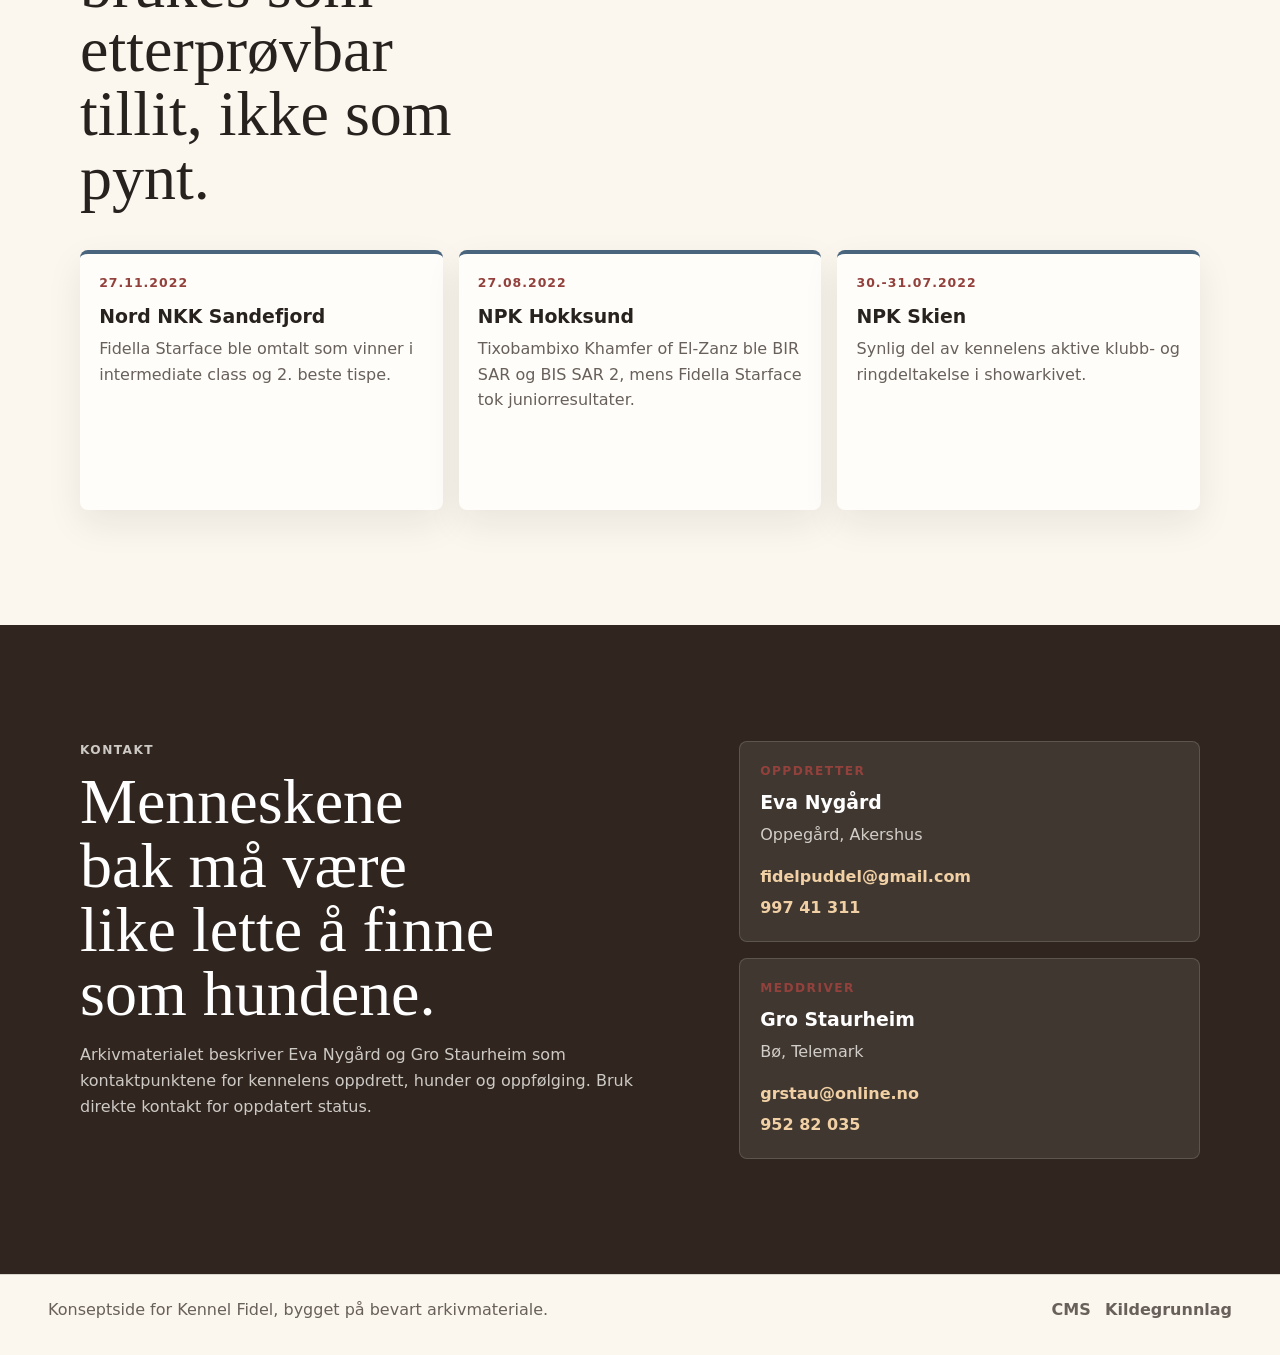
==== commit 52362e49: "Create fresh Kennel Fidel front page" ====
--- a/index.html
+++ b/index.html
@@ -1,323 +1,271 @@
-<!doctype html>
+<!DOCTYPE html>
 <html lang="no">
   <head>
     <meta charset="utf-8">
     <meta name="viewport" content="width=device-width, initial-scale=1">
-    <title>Kennel Fidel | Oppdrett, hundeklipp og utstilling</title>
+    <title>Kennel Fidel | Puddeloppdrett, klipp og utstilling</title>
     <meta
       name="description"
-      content="Kennel Fidel presenterer puddeloppdrett, hundeklipp, hundeprofiler, kullhistorikk og utstillingserfaring med en tydelig kontaktflyt for seriøse henvendelser."
+      content="Kennel Fidel presentert som en tydelig kennel-forside for puddeloppdrett, hundeklipp, hundeprofiler, kullhistorikk, utstilling og direkte kontakt."
     >
-    <link rel="stylesheet" href="styles.css?v=studio-reset-20260614">
+    <link rel="stylesheet" href="styles.css?v=kennel-front-20260614">
   </head>
   <body>
     <a class="skip-link" href="#main">Hopp til innhold</a>
 
     <header class="site-header" id="top">
-      <div class="shell header-row">
-        <a class="brand" href="#top" aria-label="Kennel Fidel forside">
-          <span class="brand-mark">KF</span>
-          <span class="brand-copy">
-            <strong>Kennel Fidel</strong>
-            <small>Oppdrett, pelsstell og utstilling</small>
-          </span>
-        </a>
-
-        <nav class="site-nav" aria-label="Hovedmeny">
-          <a href="#henvendelse">Henvendelse</a>
-          <a href="#hunder">Hunder</a>
-          <a href="#valper">Kull</a>
-          <a href="#utstilling">Utstilling</a>
-          <a href="#klipp">Hundeklipp</a>
-          <a href="#kontakt">Kontakt</a>
-        </nav>
-      </div>
+      <a class="brand" href="#top" aria-label="Kennel Fidel forside">
+        <span class="brand-mark">F</span>
+        <span>
+          <strong>Kennel Fidel</strong>
+          <small>Pudler, oppdrett og utstilling</small>
+        </span>
+      </a>
+
+      <nav class="site-nav" aria-label="Hovedmeny">
+        <a href="#valper">Valper</a>
+        <a href="#hunder">Hunder</a>
+        <a href="#klipp">Hundeklipp</a>
+        <a href="#utstilling">Utstilling</a>
+        <a href="#kontakt">Kontakt</a>
+      </nav>
     </header>
 
     <main id="main">
-      <section class="hero-stage">
-        <div class="hero-frame">
-          <img
-            class="hero-photo"
-            src="assets/generated/kennel-fidel-hero.png"
-            alt="Hvit puddel i klippestudio med sløyfer og pelsverktøy i bakgrunnen"
-          >
-
-          <div class="shell hero-overlay">
-            <div class="hero-copy">
-              <p class="eyebrow">Kennel Fidel</p>
-              <h1>Puddeloppdrett, hundeklipp og utstillingsarbeid samlet rundt samme kennel.</h1>
-              <p class="lead">
-                Kennel Fidel samler hundene, menneskene bak og arbeidsmåten i en rolig
-                førsteside som gjør det enkelt å finne riktig kontaktpunkt. Oppdatert
-                valpestatus og tjenestetilbud bekreftes alltid direkte.
+      <section class="hero" aria-labelledby="hero-title">
+        <div class="hero-media" aria-hidden="true">
+          <img src="assets/generated/kennel-fidel-hero.png" alt="">
+        </div>
+
+        <div class="hero-content">
+          <p class="eyebrow">Kennel Fidel</p>
+          <h1 id="hero-title">Pudler med historie, pelsfag og utstilling.</h1>
+          <p class="lead">
+            Kennel Fidel samler oppdrett, hundeklipp, valpeoppfølging og
+            utstillingserfaring i én rolig inngang. Innholdet er bygget på bevart
+            arkivmateriale og skal gjøre det enkelt å forstå hva kennelen står for,
+            hvem som står bak, og hvordan seriøse henvendelser tas videre.
+          </p>
+
+          <div class="hero-actions">
+            <a class="button primary" href="#kontakt">Kontakt kennelen</a>
+            <a class="button secondary" href="#valper">Se valpeinformasjon</a>
+          </div>
+
+          <dl class="hero-facts">
+            <div>
+              <dt>118</dt>
+              <dd>champions frontet i historikken</dd>
+            </div>
+            <div>
+              <dt>50+</dt>
+              <dd>år med pudler, oppdrett og pelsstell</dd>
+            </div>
+            <div>
+              <dt>2</dt>
+              <dd>kontaktpunkter: Oppegård og Bø i Telemark</dd>
+            </div>
+          </dl>
+        </div>
+
+        <aside class="hero-dogs" aria-label="Hundeprofiler fra arkivet">
+          <article>
+            <img src="assets/photos/archive-dog-04.jpg" alt="Tixobambixo Khamfer Of El-Zanz fra arkivmaterialet">
+            <span>Mellom hann</span>
+            <strong>Tixobambixo Khamfer Of El-Zanz</strong>
+          </article>
+          <article>
+            <img src="assets/photos/archive-dog-02.jpg" alt="Fidella Starface fra arkivmaterialet">
+            <span>Toy tispe</span>
+            <strong>Fidella Starface “Karri”</strong>
+          </article>
+          <article>
+            <img src="assets/photos/archive-dog-03.jpg" alt="Fidel Face Of A Devil fra arkivmaterialet">
+            <span>Toy hann</span>
+            <strong>Fidel Face Of A Devil “Bowie”</strong>
+          </article>
+        </aside>
+      </section>
+
+      <section class="notice shell" aria-label="Arkivstatus">
+        <strong>Arkivbasert konseptside.</strong>
+        Valpestatus, tjenestetilbud og kontaktdata må bekreftes direkte med Kennel Fidel
+        før dette brukes som aktiv driftsside.
+      </section>
+
+      <section class="section shell intro-grid" id="valper">
+        <div>
+          <p class="eyebrow">Valper og henvendelser</p>
+          <h2>En kennel-forside skal gjøre riktig kontakt enkel.</h2>
+          <p>
+            Arkivmaterialet viser en kennel med tydelige arbeidsområder: valper, hunder,
+            meritter, pelsstell og direkte kontakt. Førstesiden er derfor bygget for å
+            hjelpe seriøse valpekjøpere og kunder raskt videre til riktig informasjon.
+          </p>
+        </div>
+
+        <div class="inquiry-panel">
+          <h3>Før du tar kontakt</h3>
+          <ol>
+            <li>Fortell om hjem, hverdag og erfaring med hund.</li>
+            <li>Avklar at puddelens pelsstell og aktivitetsbehov passer familien.</li>
+            <li>Spør direkte om oppdatert kullstatus, kontrakt og helseopplysninger.</li>
+            <li>Bruk telefon eller e-post for bekreftet informasjon.</li>
+          </ol>
+        </div>
+      </section>
+
+      <section class="section puppies-band">
+        <div class="shell puppies-grid">
+          <div>
+            <p class="eyebrow light">Kullhistorikk</p>
+            <h2>Siste kjente kull presenteres som historikk, ikke som uverifisert salgsannonse.</h2>
+          </div>
+
+          <article class="litter-feature">
+            <span>Født 21.03.2023</span>
+            <h3>Mellompuddelkull etter NUCH Fidel Arizona og Tixobambixo's Helmer of Ther-Lia</h3>
+            <p>
+              Arkivmaterialet oppga ett sort tispevalp og to aprikose hannvalper.
+              Eventuell tilgjengelighet må bekreftes direkte.
+            </p>
+          </article>
+
+          <article class="litter-feature muted">
+            <span>Arkivnotat 2022</span>
+            <h3>Planlagt kull etter Fidel Winona og Kimalmo's Peter Pan</h3>
+            <p>
+              Ligger her som eksempel på hvordan planlagte kull kan presenteres ryddig
+              når dagens status er kjent.
+            </p>
+          </article>
+        </div>
+      </section>
+
+      <section class="section shell" id="hunder">
+        <div class="section-heading">
+          <p class="eyebrow">Hundene</p>
+          <h2>Profiler med konkrete navn, resultater og helseopplysninger fra arkivet.</h2>
+        </div>
+
+        <div class="dog-grid">
+          <article class="dog-card feature">
+            <img src="assets/photos/archive-dog-03.jpg" alt="Fidel Face Of A Devil fotografert i arkivmaterialet">
+            <div>
+              <span>Toy hann</span>
+              <h3>Fidel Face Of A Devil “Bowie”</h3>
+              <p>
+                Oppgitt med Int Nord Ch, PRCD A, patella normal og Toy of the Year
+                i 2018, 2019 og 2020.
               </p>
-
-              <div class="hero-actions">
-                <a class="button primary" href="#kontakt">Send henvendelse</a>
-                <a class="button secondary" href="#hunder">Møt hundene</a>
-              </div>
-
-              <p class="hero-contact">
-                Direkte kontaktpunkter: Eva Nygård i Oppegård og Gro Staurheim i Bø i Telemark.
+            </div>
+          </article>
+
+          <article class="dog-card">
+            <img src="assets/photos/archive-dog-02.jpg" alt="Fidella Starface fotografert i arkivmaterialet">
+            <div>
+              <span>Toy tispe</span>
+              <h3>Fidella Starface “Karri”</h3>
+              <p>
+                Brun toy tispe født 19.05.2021, knyttet til Crufts-kvalifisering
+                og flere BIR-resultater.
               </p>
-
-              <ul class="hero-points" aria-label="Kennelens hurtigfakta">
-                <li>50+ år med pudler gjennom oppdrett, utstilling og hundefrisering</li>
-                <li>118 champions frontet i kennelens historiske materiale</li>
-                <li>Kontaktpunkter i Oppegård og Bø i Telemark</li>
-              </ul>
-            </div>
-          </div>
-        </div>
-
-        <div class="shell">
-          <div class="intent-grid" aria-label="Besøksveier">
-            <a class="intent-card" href="#valper">
-              <span>Valpekjøper</span>
-              <strong>Se kullhistorikk, oppdretterfilosofi og hva kennelen forventet av nye hjem.</strong>
-            </a>
-            <a class="intent-card" href="#klipp">
-              <span>Hundeklipp</span>
-              <strong>Les om puddelstell som fagområde og ta direkte kontakt om klipp.</strong>
-            </a>
-            <a class="intent-card" href="#utstilling">
-              <span>Hunder og resultater</span>
-              <strong>Gå rett til hundeprofiler, showhistorikk og navn som bærer kennelens arbeid.</strong>
-            </a>
-          </div>
-        </div>
-      </section>
-
-      <section class="section process-section" id="henvendelse">
-        <div class="shell process-grid">
-          <div class="process-copy">
-            <p class="section-label">Slik går en henvendelse videre</p>
-            <h2>Riktig hjem og riktig kunde starter med tydelig informasjon.</h2>
-            <p class="section-text">
-              Kennel Fidel beskrev puddel som en rase som krever aktivitet, pelsstell og
-              oppfølging. Derfor er kontaktflyten bygget for å kvalifisere henvendelser,
-              ikke bare samle dem inn.
-            </p>
-
-            <ol class="process-list">
-              <li>
-                <strong>Fortell om hjemmet.</strong>
-                <p>Beskriv hverdag, erfaring med hund og hvem hunden skal leve sammen med.</p>
-              </li>
-              <li>
-                <strong>Avklar pelsstell og aktivitet.</strong>
-                <p>Puddel krever jevnlig stell, klipp og en hverdag som faktisk passer rasen.</p>
-              </li>
-              <li>
-                <strong>Bekreft status direkte.</strong>
-                <p>Kull, ventelister og tjenestetilbud må alltid oppdateres i direkte kontakt.</p>
-              </li>
-              <li>
-                <strong>Følg opp videre.</strong>
-                <p>Arkivmaterialet beskriver videre hjelp med klipp, pelsstell og showveiledning.</p>
-              </li>
-            </ol>
-          </div>
-
-          <aside class="process-note">
-            <p class="section-label">Det kennelen la vekt på</p>
-            <h3>Valper skulle videre til egnede hjem.</h3>
-            <ul>
-              <li>Helseundersøkt før levering</li>
-              <li>Miljøtrent og vant til bilturer i bur</li>
-              <li>Oppfølging rundt klipp, pelsstell og utstilling ved behov</li>
-            </ul>
-            <p>
-              Dette er hentet fra det bevarte innholdet, og brukes her som grunnlag for
-              hvordan en seriøs valpehenvendelse bør skrives.
-            </p>
-          </aside>
-        </div>
-      </section>
-
-      <section class="section kennel-section" id="hunder">
-        <div class="shell kennel-grid">
-          <div class="kennel-copy">
-            <p class="section-label">Hundene</p>
-            <h2>Profiler som viser type, linjer og arbeid, ikke bare navn i en resultatliste.</h2>
-            <p class="section-text">
-              De små arkivbildene brukes her som bevismateriale rundt konkrete hunder, mens
-              hovedidentiteten bæres av kennelens samlede uttrykk. Det gjør siden mer troverdig
-              enn å strekke gamle bilder til å bære hele førstesiden.
-            </p>
-          </div>
-
-          <div class="dog-rail">
-            <article class="dog-entry">
-              <img src="assets/photos/archive-dog-03.jpg" alt="Fidel Face Of A Devil fotografert i arkivmaterialet">
-              <div>
-                <span class="dog-type">Toy hann</span>
-                <h3>Fidel Face Of A Devil “Bowie”</h3>
-                <p>Oppgitt med Int Nord Ch, PRCD A, patella normal og Toy of the Year i 2018, 2019 og 2020.</p>
-              </div>
-            </article>
-
-            <article class="dog-entry">
-              <img src="assets/photos/archive-dog-02.jpg" alt="Fidella Starface fotografert i arkivmaterialet">
-              <div>
-                <span class="dog-type">Toy tispe</span>
-                <h3>Fidella Starface “Karri”</h3>
-                <p>Knyttet til Crufts-kvalifisering, BIR-resultater og sterk plassering i Sandefjord.</p>
-              </div>
-            </article>
-
-            <article class="dog-entry">
-              <img src="assets/photos/archive-dog-04.jpg" alt="Tixobambixo Khamfer Of El-Zanz fotografert i arkivmaterialet">
-              <div>
-                <span class="dog-type">Mellom hann</span>
-                <h3>Tixobambixo Khamfer Of El-Zanz</h3>
-                <p>Aprikos hann på 40 cm med HD A-A, kne 0-0, PRCD A og flere BIS SAR-resultater.</p>
-              </div>
-            </article>
-          </div>
-
-          <aside class="litter-panel" id="valper">
-            <p class="section-label">Kull og status</p>
-            <h3>Siste kjente kull ligger som historikk, ikke som uverifisert salgsannonse.</h3>
-
-            <div class="litter-block">
-              <span class="litter-state">Født 21.03.2023</span>
-              <strong>Mellompuddelkull etter NUCH Fidel Arizona og Tixobambixo's Helmer of Ther-Lia</strong>
-              <p>Ett sort tispevalp og to aprikose hannvalper ble oppgitt i det siste kjente kullet.</p>
-            </div>
-
-            <div class="litter-block">
-              <span class="litter-state">Arkivnotat 2022</span>
-              <strong>Planlagt kull etter Fidel Winona og Kimalmo's Peter Pan</strong>
-              <p>Brukes som mal for hvordan fremtidige planlagte kull kan presenteres i CMS.</p>
-            </div>
-
-            <p class="litter-note">
-              Oppdatert tilgjengelighet må bekreftes direkte med kennelen.
-            </p>
-          </aside>
-        </div>
-      </section>
-
-      <section class="section proof-section" id="utstilling">
-        <div class="shell proof-grid">
-          <div class="proof-copy">
-            <p class="section-label section-label-light">Utstilling og dokumentasjon</p>
-            <h2>Resultathistorikk som lar arbeidet sjekkes i åpne miljøer.</h2>
-            <p class="section-text section-text-light">
-              NKK og Norsk Puddelklubb er viktige fordi de gjør kennelens arbeid etterprøvbart.
-              Her er showsporene brukt som tillit, ikke som pynt.
-            </p>
-
-            <div class="proof-stats" aria-label="Utstillingsfakta">
-              <div>
-                <strong>118</strong>
-                <span>champions i historikken</span>
-              </div>
-              <div>
-                <strong>50+</strong>
-                <span>år med pudler</span>
-              </div>
-              <div>
-                <strong>3</strong>
-                <span>konkrete showspor her på siden</span>
-              </div>
-            </div>
-          </div>
-
-          <div class="event-ledger">
-            <article>
-              <span>NKK / Sandefjord / 27.11.2022</span>
-              <h3>Nord NKK Sandefjord</h3>
-              <p>Fidella Starface ble omtalt som vinner i intermediate class og 2. beste tispe.</p>
-            </article>
-            <article>
-              <span>Norsk Puddelklubb / Hokksund / 27.08.2022</span>
-              <h3>NPK Hokksund</h3>
-              <p>Tixobambixo Khamfer of El-Zanz ble BIR SAR og BIS SAR 2, mens Fidella Starface tok juniorresultater.</p>
-            </article>
-            <article>
-              <span>Norsk Puddelklubb / Skien / 30.-31.07.2022</span>
-              <h3>NPK Skien</h3>
-              <p>Brukes her som synlig bevis på aktiv klubb- og ringdeltakelse i kennelens showspor.</p>
-            </article>
-          </div>
-        </div>
-      </section>
-
-      <section class="section studio-section" id="klipp">
-        <div class="shell studio-grid">
-          <div class="studio-copy">
-            <p class="section-label">Hundeklipp</p>
-            <h2>Pelsstell står som et eget fagområde, ikke som et tillegg under valper.</h2>
-            <p class="section-text">
-              Arkivmaterialet beskriver klipp for faste, utvalgte kunder og erfaring med
-              klassiske puddelfrisyrer. Derfor ligger hundeklipp her som en egen serviceflate
-              med egen inngang og direkte kontaktmulighet.
-            </p>
-          </div>
-
-          <div class="studio-list" aria-label="Klipp og oppfølging">
-            <article>
-              <strong>Klassiske puddelfrisyrer</strong>
+            </div>
+          </article>
+
+          <article class="dog-card">
+            <img src="assets/photos/archive-dog-04.jpg" alt="Tixobambixo Khamfer Of El-Zanz fotografert i arkivmaterialet">
+            <div>
+              <span>Mellom hann</span>
+              <h3>Tixobambixo Khamfer Of El-Zanz</h3>
+              <p>
+                Aprikos hann på 40 cm, oppgitt med HD A-A, kne 0-0, PRCD A og
+                flere BIS SAR-resultater.
+              </p>
+            </div>
+          </article>
+        </div>
+      </section>
+
+      <section class="section service-section" id="klipp">
+        <div class="shell service-grid">
+          <div>
+            <p class="eyebrow">Hundeklipp</p>
+            <h2>Pelsstell er en egen del av virksomheten.</h2>
+            <p>
+              Arkivet beskriver hundeklipp for faste, utvalgte kunder og erfaring med
+              klassiske puddelfrisyrer. Derfor får klipp sin egen inngang, likestilt med
+              oppdrett og utstilling.
+            </p>
+          </div>
+
+          <div class="service-list">
+            <article>
+              <span>01</span>
+              <h3>Klassiske puddelfrisyrer</h3>
               <p>Fra lammeklipp til sportskontinental, slik kennelen beskrev det.</p>
             </article>
             <article>
-              <strong>Faste kunder og egne hunder</strong>
-              <p>Stell forstås som del av kennelmiljøet, ikke som tilfeldig drop-in.</p>
-            </article>
-            <article>
-              <strong>Videre oppfølging</strong>
-              <p>Arkivet knyttet klipp tett til oppfølgingen av kennelens egne valper og hunder.</p>
-            </article>
-          </div>
-        </div>
-      </section>
-
-      <section class="section people-section" id="om">
-        <div class="shell people-grid">
-          <div class="people-copy">
-            <p class="section-label">Menneskene bak</p>
-            <h2>Kennelen blir troverdig når erfaring, sted og kontakt er like synlig som hundene.</h2>
-            <p class="section-text">
-              Denne delen samler personene bak Kennel Fidel i én rolig flate, i stedet for å spre
-              kontakt og bakgrunn som små biter gjennom hele siden.
-            </p>
-          </div>
-
-          <article class="person-entry">
-            <h3>Eva Nygård</h3>
-            <p class="person-meta">Oppegård, Akershus</p>
-            <p>Aktiv med pudler i over 50 år gjennom oppdrett, utstilling og hundefrisering.</p>
-          </article>
-
-          <article class="person-entry">
-            <h3>Gro Staurheim</h3>
-            <p class="person-meta">Bø, Telemark</p>
-            <p>Del av kennelen i 34 år og medeier på flere pudler, med tydelig rolle i kennelens drift.</p>
-          </article>
-        </div>
-      </section>
-
-      <section class="section contact-section" id="kontakt">
+              <span>02</span>
+              <h3>Faste kunder og egne hunder</h3>
+              <p>Stell presenteres som fagmiljø, ikke som tilfeldig drop-in.</p>
+            </article>
+            <article>
+              <span>03</span>
+              <h3>Videre oppfølging</h3>
+              <p>Arkivet knyttet klipp tett til oppfølging av kennelens egne valper og hunder.</p>
+            </article>
+          </div>
+        </div>
+      </section>
+
+      <section class="section shell show-section" id="utstilling">
+        <div class="section-heading">
+          <p class="eyebrow">Utstilling</p>
+          <h2>Resultater brukes som etterprøvbar tillit, ikke som pynt.</h2>
+        </div>
+
+        <div class="show-grid">
+          <article>
+            <time>27.11.2022</time>
+            <h3>Nord NKK Sandefjord</h3>
+            <p>Fidella Starface ble omtalt som vinner i intermediate class og 2. beste tispe.</p>
+          </article>
+          <article>
+            <time>27.08.2022</time>
+            <h3>NPK Hokksund</h3>
+            <p>
+              Tixobambixo Khamfer of El-Zanz ble BIR SAR og BIS SAR 2, mens Fidella
+              Starface tok juniorresultater.
+            </p>
+          </article>
+          <article>
+            <time>30.-31.07.2022</time>
+            <h3>NPK Skien</h3>
+            <p>Synlig del av kennelens aktive klubb- og ringdeltakelse i showarkivet.</p>
+          </article>
+        </div>
+      </section>
+
+      <section class="section people-band" id="kontakt">
         <div class="shell contact-grid">
-          <div class="contact-copy">
-            <p class="section-label">Kontakt</p>
-            <h2>Skriv kort, konkret og relevant.</h2>
-            <p class="section-text">
-              Fortell hva du ønsker kontakt om, hvor du bor, hvordan hundeholdet ser ut og hvor
-              mye pelsstell du ser for deg. Det gjør det lettere å få en god og presis oppfølging.
-            </p>
-          </div>
-
-          <div class="contact-panel">
+          <div>
+            <p class="eyebrow light">Kontakt</p>
+            <h2>Menneskene bak må være like lette å finne som hundene.</h2>
+            <p>
+              Arkivmaterialet beskriver Eva Nygård og Gro Staurheim som kontaktpunktene
+              for kennelens oppdrett, hunder og oppfølging. Bruk direkte kontakt for
+              oppdatert status.
+            </p>
+          </div>
+
+          <div class="contact-cards">
             <article>
               <span>Oppdretter</span>
               <h3>Eva Nygård</h3>
               <p>Oppegård, Akershus</p>
               <a href="mailto:fidelpuddel@gmail.com">fidelpuddel@gmail.com</a>
-              <a href="tel:+4799741311">997 41 311</a>
+              <a href="tel:+4799741311">997&nbsp;41&nbsp;311</a>
             </article>
 
             <article>
@@ -325,7 +273,7 @@
               <h3>Gro Staurheim</h3>
               <p>Bø, Telemark</p>
               <a href="mailto:grstau@online.no">grstau@online.no</a>
-              <a href="tel:+4795282035">952 82 035</a>
+              <a href="tel:+4795282035">952&nbsp;82&nbsp;035</a>
             </article>
           </div>
         </div>
@@ -333,12 +281,10 @@
     </main>
 
     <footer class="site-footer">
-      <div class="shell footer-row">
-        <p>Konseptside for Kennel Fidel. Innhold er bygget på bevart arkivmateriale og må bekreftes direkte.</p>
-        <div class="footer-links">
-          <a href="admin/">CMS</a>
-          <a href="https://web.archive.org/web/20240420101610/https://www.fidel-puddel.net/">Kildegrunnlag</a>
-        </div>
+      <p>Konseptside for Kennel Fidel, bygget på bevart arkivmateriale.</p>
+      <div>
+        <a href="admin/">CMS</a>
+        <a href="https://web.archive.org/web/20240420101610/https://www.fidel-puddel.net/">Kildegrunnlag</a>
       </div>
     </footer>
   </body>
--- a/styles.css
+++ b/styles.css
@@ -1,17 +1,15 @@
 :root {
-  --bg: #f4efe8;
-  --surface: #fffaf3;
-  --surface-strong: #f0e7dc;
-  --surface-soft: #e7ddd0;
-  --ink: #211b17;
-  --muted: #655d57;
-  --line: rgba(33, 27, 23, 0.14);
-  --forest: #1f3a35;
-  --forest-soft: #2b4a44;
-  --berry: #8f4b4b;
-  --blue: #5f728a;
-  --gold: #a9844f;
-  --shadow: 0 28px 60px rgba(34, 22, 15, 0.12);
+  --paper: #fbf6ee;
+  --paper-warm: #f2e6d6;
+  --surface: #fffdf9;
+  --ink: #27221e;
+  --muted: #68605a;
+  --line: rgba(39, 34, 30, 0.16);
+  --red: #93413c;
+  --green: #264a42;
+  --blue: #49657e;
+  --gold: #b38952;
+  --shadow: 0 24px 60px rgba(39, 34, 30, 0.13);
   color-scheme: light;
 }
 
@@ -25,9 +23,9 @@
 
 body {
   margin: 0;
-  background: linear-gradient(180deg, #f8f4ee 0%, var(--bg) 45%, #efe5d7 100%);
+  background: var(--paper);
   color: var(--ink);
-  font-family: Inter, "Avenir Next", "Segoe UI", sans-serif;
+  font-family: Inter, "Avenir Next", "Segoe UI", system-ui, sans-serif;
   line-height: 1.6;
 }
 
@@ -44,19 +42,19 @@
 h2,
 h3,
 p,
-ul,
-ol {
+ol,
+dl {
   margin-top: 0;
 }
 
 .skip-link {
   position: absolute;
-  top: 0.75rem;
+  top: 0.8rem;
   left: 1rem;
-  z-index: 60;
+  z-index: 20;
   transform: translateY(-180%);
-  padding: 0.6rem 0.85rem;
-  border-radius: 6px;
+  padding: 0.55rem 0.8rem;
+  border-radius: 4px;
   background: var(--ink);
   color: #fff;
 }
@@ -66,160 +64,141 @@
 }
 
 .shell {
-  width: min(1180px, calc(100% - 2rem));
+  width: min(1120px, calc(100% - 2rem));
   margin: 0 auto;
 }
 
 .site-header {
   position: sticky;
   top: 0;
-  z-index: 50;
-  border-bottom: 1px solid rgba(255, 255, 255, 0.18);
-  background: rgba(244, 239, 232, 0.82);
-  backdrop-filter: blur(18px);
-}
-
-.header-row,
-.footer-row {
+  z-index: 10;
   display: flex;
+  min-height: 74px;
   align-items: center;
   justify-content: space-between;
   gap: 1rem;
-}
-
-.header-row {
-  min-height: 78px;
+  padding: 0.75rem clamp(1rem, 4vw, 3rem);
+  border-bottom: 1px solid rgba(39, 34, 30, 0.1);
+  background: rgba(251, 246, 238, 0.9);
+  backdrop-filter: blur(16px);
 }
 
 .brand {
   display: inline-flex;
   align-items: center;
-  gap: 0.9rem;
+  gap: 0.8rem;
+  min-width: 0;
   text-decoration: none;
 }
 
 .brand-mark {
   display: grid;
-  width: 48px;
-  height: 48px;
+  width: 46px;
+  height: 46px;
   place-items: center;
-  border: 1px solid rgba(31, 58, 53, 0.28);
+  border: 1px solid var(--red);
   border-radius: 50%;
-  background: rgba(255, 250, 243, 0.92);
-  color: var(--forest);
-  font-family: Georgia, "Times New Roman", serif;
-  font-size: 1.1rem;
-  font-weight: 700;
-}
-
-.brand-copy strong,
-.brand-copy small {
-  display: block;
-}
-
-.brand-copy strong {
+  color: var(--red);
   font-family: Georgia, "Times New Roman", serif;
   font-size: 1.35rem;
+  font-weight: 700;
+}
+
+.brand strong,
+.brand small {
+  display: block;
+}
+
+.brand strong {
+  font-family: Georgia, "Times New Roman", serif;
+  font-size: 1.3rem;
   line-height: 1;
 }
 
-.brand-copy small {
+.brand small {
   color: var(--muted);
-  font-size: 0.8rem;
+  font-size: 0.82rem;
 }
 
 .site-nav {
   display: flex;
   flex-wrap: wrap;
   justify-content: flex-end;
-  gap: 0.4rem 0.8rem;
+  gap: 0.25rem;
 }
 
 .site-nav a {
+  padding: 0.45rem 0.65rem;
+  border-radius: 4px;
   color: var(--muted);
-  font-size: 0.92rem;
-  font-weight: 700;
+  font-size: 0.93rem;
+  font-weight: 750;
   text-decoration: none;
 }
 
 .site-nav a:hover,
-.site-nav a:focus-visible,
-.footer-links a:hover,
-.footer-links a:focus-visible,
-.contact-panel a:hover,
-.contact-panel a:focus-visible,
-.mini-contacts a:hover,
-.mini-contacts a:focus-visible {
-  color: var(--berry);
-}
-
-.hero-stage {
-  padding: 1.1rem 0 0;
-}
-
-.hero-frame {
+.site-nav a:focus-visible {
+  background: rgba(147, 65, 60, 0.08);
+  color: var(--red);
+}
+
+.hero {
   position: relative;
-  overflow: clip;
-  margin: 0 1rem;
-  border-radius: 28px;
-  background: #ddd2c6;
-  box-shadow: var(--shadow);
-}
-
-.hero-frame::after {
+  display: grid;
+  min-height: calc(100svh - 74px);
+  grid-template-columns: minmax(0, 1fr) minmax(280px, 360px);
+  gap: clamp(1.5rem, 4vw, 3rem);
+  align-items: end;
+  overflow: hidden;
+  padding: clamp(2rem, 6vw, 4.5rem) clamp(1rem, 4vw, 3rem);
+  isolation: isolate;
+}
+
+.hero::before {
   content: "";
   position: absolute;
   inset: 0;
+  z-index: -1;
   background:
-    linear-gradient(90deg, rgba(252, 247, 240, 0.96) 0%, rgba(252, 247, 240, 0.86) 28%, rgba(252, 247, 240, 0.08) 62%, rgba(28, 24, 21, 0.18) 100%),
-    linear-gradient(180deg, rgba(255, 255, 255, 0.12), rgba(0, 0, 0, 0.06));
-  pointer-events: none;
-}
-
-.hero-photo {
-  width: 100%;
-  min-height: 720px;
-  object-fit: cover;
-  object-position: center center;
-}
-
-.hero-overlay {
+    linear-gradient(90deg, rgba(251, 246, 238, 0.98) 0%, rgba(251, 246, 238, 0.9) 44%, rgba(251, 246, 238, 0.5) 70%, rgba(31, 26, 22, 0.18) 100%),
+    linear-gradient(180deg, rgba(251, 246, 238, 0.1) 0%, rgba(251, 246, 238, 0.72) 100%);
+}
+
+.hero-media {
   position: absolute;
   inset: 0;
-  display: grid;
-  align-items: end;
-  padding: clamp(1.25rem, 3vw, 2rem);
-}
-
-.hero-copy {
-  position: relative;
-  z-index: 1;
-  max-width: 680px;
-  padding: clamp(1.2rem, 3vw, 2rem);
-  border: 1px solid rgba(255, 255, 255, 0.55);
-  border-radius: 22px;
-  background: rgba(255, 250, 243, 0.78);
-  backdrop-filter: blur(14px);
+  z-index: -2;
+  background: #ded0bf;
+}
+
+.hero-media img {
+  width: 100%;
+  height: 100%;
+  object-fit: cover;
+  object-position: 62% center;
+}
+
+.hero-content {
+  width: min(760px, 100%);
 }
 
 .eyebrow,
-.section-label,
-.dog-type,
-.litter-state,
-.mini-contacts span,
-.contact-panel span {
+.dog-card span,
+.hero-dogs span,
+.litter-feature span,
+.service-list span,
+.contact-cards span {
   display: block;
-  margin-bottom: 0.8rem;
-  color: var(--berry);
-  font-size: 0.78rem;
-  font-weight: 800;
-  letter-spacing: 0.14em;
+  margin-bottom: 0.65rem;
+  color: var(--red);
+  font-size: 0.76rem;
+  font-weight: 850;
+  letter-spacing: 0.12em;
   text-transform: uppercase;
 }
 
-.eyebrow-light,
-.section-label-light {
-  color: #e3c8a1;
+.light {
+  color: #e7cfa9;
 }
 
 h1,
@@ -227,56 +206,39 @@
   margin-bottom: 1rem;
   font-family: Georgia, "Times New Roman", serif;
   font-weight: 500;
-  line-height: 0.98;
+  letter-spacing: 0;
+  overflow-wrap: break-word;
 }
 
 h1 {
-  max-width: 11ch;
-  font-size: clamp(3.8rem, 8vw, 6.9rem);
+  max-width: 12ch;
+  font-size: clamp(3.3rem, 8vw, 6.8rem);
+  line-height: 0.96;
 }
 
 h2 {
-  font-size: clamp(2.3rem, 4.8vw, 4.5rem);
+  max-width: 13ch;
+  font-size: clamp(2.2rem, 5vw, 4.5rem);
+  line-height: 1;
 }
 
 h3 {
-  margin-bottom: 0.55rem;
-  font-size: 1.22rem;
+  margin-bottom: 0.45rem;
+  font-size: 1.18rem;
   line-height: 1.25;
 }
 
-.lead,
-.section-text,
-.person-entry p,
-.event-ledger p,
-.studio-list p,
-.contact-panel p,
-.litter-block p,
-.litter-note {
-  color: #4b433d;
-}
-
 .lead {
-  max-width: 58ch;
-  font-size: clamp(1.1rem, 1.9vw, 1.34rem);
-}
-
-.hero-actions,
-.footer-links {
+  max-width: 62ch;
+  color: #514a44;
+  font-size: clamp(1.08rem, 2vw, 1.32rem);
+}
+
+.hero-actions {
   display: flex;
   flex-wrap: wrap;
-  gap: 0.8rem;
-}
-
-.hero-actions {
-  margin-top: 1.75rem;
-}
-
-.hero-contact {
-  margin: 1rem 0 0;
-  color: #5d554d;
-  font-size: 0.95rem;
-  font-weight: 600;
+  gap: 0.75rem;
+  margin: 1.5rem 0 2rem;
 }
 
 .button {
@@ -284,355 +246,296 @@
   min-height: 48px;
   align-items: center;
   justify-content: center;
-  padding: 0.85rem 1.1rem;
-  border: 1px solid var(--forest);
-  border-radius: 999px;
+  padding: 0.82rem 1.05rem;
+  border: 1px solid var(--green);
+  border-radius: 4px;
+  font-weight: 850;
+  text-decoration: none;
+}
+
+.button.primary {
+  background: var(--green);
+  color: #fff;
+}
+
+.button.secondary {
+  background: rgba(255, 253, 249, 0.6);
+  color: var(--green);
+}
+
+.hero-facts {
+  display: grid;
+  grid-template-columns: repeat(3, minmax(0, 1fr));
+  gap: 0.8rem;
+  margin-bottom: 0;
+}
+
+.hero-facts div {
+  padding-top: 0.85rem;
+  border-top: 1px solid rgba(39, 34, 30, 0.18);
+}
+
+.hero-facts dt {
+  font-family: Georgia, "Times New Roman", serif;
+  font-size: clamp(2rem, 4vw, 3rem);
   font-weight: 800;
-  text-decoration: none;
-}
-
-.button.primary {
-  background: var(--forest);
+  line-height: 1;
+}
+
+.hero-facts dd {
+  margin: 0.3rem 0 0;
+  color: var(--muted);
+  font-size: 0.92rem;
+}
+
+.hero-dogs {
+  display: grid;
+  gap: 0.8rem;
+}
+
+.hero-dogs article {
+  display: grid;
+  grid-template-columns: 92px minmax(0, 1fr);
+  gap: 0.85rem;
+  align-items: center;
+  padding: 0.75rem;
+  border: 1px solid rgba(255, 253, 249, 0.72);
+  border-radius: 8px;
+  background: rgba(255, 253, 249, 0.78);
+  box-shadow: 0 18px 42px rgba(39, 34, 30, 0.12);
+  backdrop-filter: blur(12px);
+}
+
+.hero-dogs img {
+  width: 92px;
+  aspect-ratio: 1;
+  border-radius: 6px;
+  object-fit: cover;
+  object-position: center top;
+}
+
+.hero-dogs span {
+  margin-bottom: 0.2rem;
+  color: var(--blue);
+  font-size: 0.68rem;
+}
+
+.hero-dogs strong {
+  display: block;
+  line-height: 1.2;
+}
+
+.notice {
+  margin-top: 1.3rem;
+  padding: 1rem 0;
+  border-top: 1px solid var(--line);
+  border-bottom: 1px solid var(--line);
+  color: var(--muted);
+}
+
+.notice strong {
+  color: var(--ink);
+}
+
+.section {
+  padding: clamp(4.5rem, 9vw, 7.5rem) 0;
+}
+
+.intro-grid,
+.puppies-grid,
+.service-grid,
+.contact-grid {
+  display: grid;
+  grid-template-columns: minmax(0, 0.95fr) minmax(320px, 0.72fr);
+  gap: clamp(1.5rem, 4vw, 3.5rem);
+  align-items: start;
+}
+
+.intro-grid p,
+.service-grid p,
+.contact-grid p,
+.section-heading p,
+.dog-card p,
+.litter-feature p,
+.show-grid p {
+  color: var(--muted);
+}
+
+.inquiry-panel {
+  padding: 1.4rem;
+  border: 1px solid var(--line);
+  border-radius: 8px;
+  background: var(--surface);
+  box-shadow: var(--shadow);
+}
+
+.inquiry-panel ol {
+  display: grid;
+  gap: 0.8rem;
+  padding-left: 1.2rem;
+  margin-bottom: 0;
+}
+
+.inquiry-panel li::marker {
+  color: var(--gold);
+  font-weight: 800;
+}
+
+.puppies-band {
+  background: linear-gradient(135deg, var(--green), #19302c);
   color: #fff;
 }
 
-.button.secondary {
-  background: rgba(255, 250, 243, 0.68);
-  color: var(--forest);
-}
-
-.hero-points {
-  display: grid;
-  gap: 0.55rem;
-  padding: 1rem 0 0;
+.puppies-grid {
+  align-items: stretch;
+}
+
+.puppies-grid h2 {
+  max-width: 12ch;
+}
+
+.litter-feature {
+  padding: clamp(1.2rem, 3vw, 1.6rem);
+  border: 1px solid rgba(255, 255, 255, 0.18);
+  border-radius: 8px;
+  background: rgba(255, 253, 249, 0.08);
+}
+
+.litter-feature.muted {
+  background: rgba(255, 253, 249, 0.14);
+}
+
+.litter-feature p {
   margin-bottom: 0;
-  border-top: 1px solid rgba(33, 27, 23, 0.12);
-  padding-left: 1.2rem;
-}
-
-.hero-points li::marker {
-  color: var(--gold);
-}
-
-.proof-copy .section-text,
-.section-text-light {
-  color: rgba(245, 239, 231, 0.82);
-}
-
-.contact-panel article {
-  display: grid;
-  gap: 0.25rem;
-}
-
-.contact-panel a,
-.footer-links a {
-  font-weight: 700;
-  text-decoration: none;
-}
-
-.intent-grid {
-  position: relative;
-  z-index: 2;
-  display: grid;
-  grid-template-columns: repeat(3, minmax(0, 1fr));
+  color: rgba(255, 253, 249, 0.78);
+}
+
+.section-heading {
+  max-width: 760px;
+  margin-bottom: clamp(1.5rem, 4vw, 2.5rem);
+}
+
+.dog-grid {
+  display: grid;
+  grid-template-columns: minmax(0, 1.2fr) minmax(260px, 0.9fr);
   gap: 1rem;
-  margin-top: -4rem;
-}
-
-.intent-card {
-  min-height: 184px;
-  padding: 1.35rem;
-  border: 1px solid rgba(33, 27, 23, 0.08);
-  border-radius: 22px;
-  background: rgba(255, 250, 243, 0.96);
-  box-shadow: 0 20px 40px rgba(39, 28, 19, 0.08);
-  text-decoration: none;
-}
-
-.intent-card span {
-  display: inline-block;
-  margin-bottom: 1rem;
-  color: var(--blue);
-  font-size: 0.8rem;
-  font-weight: 800;
-  letter-spacing: 0.12em;
-  text-transform: uppercase;
-}
-
-.intent-card strong {
-  display: block;
-  font-size: 1.12rem;
-  line-height: 1.35;
-}
-
-.section {
-  padding: clamp(4.5rem, 9vw, 8rem) 0;
-}
-
-.process-section {
-  padding-top: clamp(5rem, 10vw, 7rem);
-}
-
-.process-grid,
-.studio-grid,
-.contact-grid {
-  display: grid;
-  grid-template-columns: minmax(0, 1.08fr) minmax(320px, 0.72fr);
-  gap: clamp(1.5rem, 4vw, 3rem);
-  align-items: start;
-}
-
-.process-list {
-  display: grid;
-  gap: 1rem;
-  padding: 0;
-  margin-bottom: 0;
-  list-style: none;
-  counter-reset: item;
-}
-
-.process-list li {
-  padding-top: 1rem;
-  border-top: 1px solid var(--line);
-  counter-increment: item;
-}
-
-.process-list li::before {
-  content: "0" counter(item);
-  display: block;
-  margin-bottom: 0.45rem;
-  color: var(--blue);
-  font-family: Georgia, "Times New Roman", serif;
-  font-size: 1.55rem;
-}
-
-.process-note,
-.litter-panel,
-.contact-panel {
-  padding: clamp(1.25rem, 2.6vw, 1.75rem);
-  border: 1px solid var(--line);
-  border-radius: 22px;
-  background: rgba(255, 250, 243, 0.86);
-}
-
-.process-note h3,
-.litter-panel h3 {
-  max-width: 18ch;
-}
-
-.process-note ul {
-  display: grid;
-  gap: 0.65rem;
-  padding-left: 1.1rem;
-}
-
-.process-note li::marker {
-  color: var(--gold);
-}
-
-.kennel-section {
-  background: linear-gradient(180deg, rgba(255, 250, 243, 0.48) 0%, rgba(240, 231, 220, 0.75) 100%);
-}
-
-.kennel-grid {
-  display: grid;
-  grid-template-columns: minmax(0, 1fr) minmax(320px, 0.72fr);
-  gap: clamp(1.5rem, 4vw, 3rem);
-  align-items: start;
-}
-
-.kennel-copy,
-.proof-copy,
-.people-copy {
-  max-width: 760px;
-}
-
-.dog-rail {
-  display: grid;
-  gap: 1rem;
-}
-
-.dog-entry {
+}
+
+.dog-card {
   display: grid;
   grid-template-columns: 132px minmax(0, 1fr);
   gap: 1rem;
   align-items: center;
-  padding: 1rem 0;
-  border-top: 1px solid rgba(33, 27, 23, 0.12);
-}
-
-.dog-entry:first-child {
-  padding-top: 0;
-  border-top: 0;
-}
-
-.dog-entry img {
+  padding: 1rem;
+  border: 1px solid var(--line);
+  border-radius: 8px;
+  background: var(--surface);
+}
+
+.dog-card.feature {
+  grid-row: span 2;
+  grid-template-columns: 1fr;
+  align-content: end;
+  min-height: 520px;
+}
+
+.dog-card img {
   width: 132px;
   aspect-ratio: 4 / 5;
-  border-radius: 16px;
+  border-radius: 6px;
   object-fit: cover;
   object-position: center top;
-  box-shadow: 0 14px 28px rgba(35, 25, 18, 0.12);
-}
-
-.dog-type {
-  margin-bottom: 0.45rem;
+}
+
+.dog-card.feature img {
+  width: min(320px, 100%);
+  aspect-ratio: 1;
+}
+
+.dog-card span {
+  margin-bottom: 0.3rem;
   color: var(--blue);
 }
 
-.litter-panel {
-  align-self: stretch;
-  background: rgba(255, 248, 239, 0.96);
-}
-
-.litter-block + .litter-block {
-  margin-top: 1.2rem;
-  padding-top: 1.2rem;
-  border-top: 1px solid rgba(33, 27, 23, 0.12);
-}
-
-.litter-state {
-  margin-bottom: 0.35rem;
-  color: var(--blue);
-}
-
-.litter-block strong {
-  display: block;
-  margin-bottom: 0.55rem;
-  font-family: Georgia, "Times New Roman", serif;
-  font-size: 1.12rem;
-  line-height: 1.3;
-}
-
-.litter-note {
-  margin-top: 1.2rem;
+.service-section {
+  background: linear-gradient(180deg, #f7efe5, var(--paper-warm));
+}
+
+.service-list {
+  display: grid;
+  gap: 0.9rem;
+}
+
+.service-list article {
   padding-top: 1rem;
-  border-top: 1px solid rgba(33, 27, 23, 0.12);
-}
-
-.proof-section {
-  background: linear-gradient(180deg, var(--forest-soft) 0%, #1a2f2c 100%);
-  color: #fff;
-}
-
-.proof-grid {
-  display: grid;
-  grid-template-columns: minmax(0, 0.9fr) minmax(320px, 0.95fr);
-  gap: clamp(1.5rem, 4vw, 3rem);
-  align-items: start;
-}
-
-.proof-stats {
+  border-top: 1px solid var(--line);
+}
+
+.service-list span {
+  color: var(--gold);
+}
+
+.show-grid {
   display: grid;
   grid-template-columns: repeat(3, minmax(0, 1fr));
   gap: 1rem;
-  margin-top: 2rem;
-}
-
-.proof-stats div {
-  padding-top: 0.9rem;
-  border-top: 1px solid rgba(255, 255, 255, 0.18);
-}
-
-.proof-stats strong {
+}
+
+.show-grid article {
+  min-height: 260px;
+  padding: 1.2rem;
+  border-top: 4px solid var(--blue);
+  border-radius: 8px;
+  background: var(--surface);
+  box-shadow: 0 14px 36px rgba(39, 34, 30, 0.08);
+}
+
+.show-grid time {
   display: block;
-  font-family: Georgia, "Times New Roman", serif;
-  font-size: clamp(2rem, 4vw, 3rem);
-  line-height: 1;
-}
-
-.proof-stats span {
+  margin-bottom: 0.75rem;
+  color: var(--red);
+  font-size: 0.78rem;
+  font-weight: 850;
+  letter-spacing: 0.08em;
+  text-transform: uppercase;
+}
+
+.people-band {
+  background: #30261f;
+  color: #fff;
+}
+
+.people-band p {
+  color: rgba(255, 253, 249, 0.76);
+}
+
+.contact-cards {
+  display: grid;
+  gap: 1rem;
+}
+
+.contact-cards article {
+  padding: 1.25rem;
+  border: 1px solid rgba(255, 255, 255, 0.15);
+  border-radius: 8px;
+  background: rgba(255, 253, 249, 0.08);
+}
+
+.contact-cards a {
   display: block;
   margin-top: 0.35rem;
-  color: rgba(245, 239, 231, 0.78);
-}
-
-.event-ledger {
-  display: grid;
+  color: #f0d0a4;
+  font-weight: 800;
+  text-decoration: none;
+}
+
+.site-footer {
+  display: flex;
+  align-items: center;
+  justify-content: space-between;
   gap: 1rem;
-}
-
-.event-ledger article {
-  padding: 1.2rem 0 0 1.2rem;
-  border-top: 1px solid rgba(255, 255, 255, 0.16);
-  border-left: 2px solid rgba(227, 200, 161, 0.42);
-}
-
-.event-ledger span {
-  display: block;
-  margin-bottom: 0.45rem;
-  color: #d5c2a0;
-  font-size: 0.78rem;
-  font-weight: 800;
-  letter-spacing: 0.1em;
-  text-transform: uppercase;
-}
-
-.event-ledger p {
-  margin-bottom: 0;
-  color: rgba(245, 239, 231, 0.82);
-}
-
-.studio-section {
-  background: linear-gradient(180deg, var(--surface-soft) 0%, #f5ecdf 100%);
-}
-
-.studio-list {
-  display: grid;
-  gap: 1rem;
-}
-
-.studio-list article {
-  padding-top: 1rem;
-  border-top: 1px solid rgba(33, 27, 23, 0.14);
-}
-
-.studio-list strong {
-  display: block;
-  margin-bottom: 0.45rem;
-  font-size: 1.08rem;
-}
-
-.people-grid {
-  display: grid;
-  grid-template-columns: minmax(0, 0.95fr) repeat(2, minmax(0, 1fr));
-  gap: clamp(1.5rem, 4vw, 2.5rem);
-  align-items: start;
-}
-
-.person-entry {
-  padding-top: 1.1rem;
+  padding: 1.4rem clamp(1rem, 4vw, 3rem) 2rem;
   border-top: 1px solid var(--line);
-}
-
-.person-meta {
-  color: var(--blue);
-  font-size: 0.9rem;
-  font-weight: 700;
-}
-
-.contact-section {
-  background: rgba(255, 250, 243, 0.88);
-}
-
-.contact-panel {
-  display: grid;
-  gap: 1.2rem;
-}
-
-.contact-panel h3 {
-  margin-bottom: 0.2rem;
-}
-
-.contact-panel span {
-  margin-bottom: 0.2rem;
-  color: var(--blue);
-}
-
-.site-footer {
-  padding: 1.8rem 0 2.4rem;
-  border-top: 1px solid rgba(33, 27, 23, 0.08);
-  background: rgba(255, 250, 243, 0.66);
   color: var(--muted);
 }
 
@@ -640,112 +543,115 @@
   margin-bottom: 0;
 }
 
-@media (max-width: 1040px) {
-  .hero-overlay,
-  .process-grid,
-  .kennel-grid,
-  .proof-grid,
-  .studio-grid,
-  .people-grid,
-  .contact-grid {
-    grid-template-columns: 1fr;
-  }
-
-  .hero-overlay {
-    align-items: start;
-  }
-
-  .intent-grid,
-  .proof-stats {
-    grid-template-columns: 1fr;
-  }
-}
-
-@media (max-width: 760px) {
-  .header-row,
-  .footer-row {
+.site-footer div {
+  display: flex;
+  flex-wrap: wrap;
+  gap: 0.9rem;
+}
+
+.site-footer a {
+  font-weight: 800;
+  text-decoration: none;
+}
+
+.site-footer a:hover,
+.site-footer a:focus-visible,
+.contact-cards a:hover,
+.contact-cards a:focus-visible {
+  color: var(--red);
+}
+
+@media (max-width: 980px) {
+  .site-header,
+  .site-footer {
     align-items: flex-start;
     flex-direction: column;
-    padding: 1rem 0;
   }
 
   .site-nav {
     justify-content: flex-start;
   }
 
-  .hero-frame {
-    margin: 0 0.55rem;
-    border-radius: 22px;
-  }
-
-  .hero-frame::after {
-    background: linear-gradient(180deg, rgba(252, 247, 240, 0.92) 0%, rgba(252, 247, 240, 0.78) 42%, rgba(28, 24, 21, 0.18) 100%);
-  }
-
-  .hero-photo {
-    min-height: 860px;
-    object-position: 63% center;
-  }
-
-  .hero-overlay {
-    padding: 1rem;
-  }
-
-  .hero-copy,
-  .process-note,
-  .litter-panel,
-  .contact-panel {
-    border-radius: 18px;
-  }
-
-  .intent-grid {
-    margin-top: 1rem;
-  }
-
-  .dog-entry {
-    grid-template-columns: 112px minmax(0, 1fr);
-  }
-
-  .dog-entry img {
-    width: 112px;
-  }
-}
-
-@media (max-width: 560px) {
-  .shell {
-    width: min(100% - 1rem, 1180px);
+  .hero,
+  .intro-grid,
+  .puppies-grid,
+  .service-grid,
+  .contact-grid,
+  .dog-grid,
+  .show-grid {
+    grid-template-columns: 1fr;
+  }
+
+  .hero {
+    min-height: auto;
+    padding-top: 4rem;
+  }
+
+  .hero-dogs {
+    grid-template-columns: repeat(3, minmax(0, 1fr));
+  }
+
+  .hero-dogs article {
+    grid-template-columns: 1fr;
+  }
+
+  .hero-dogs img {
+    width: 100%;
+  }
+
+  .dog-card.feature {
+    min-height: auto;
+  }
+}
+
+@media (max-width: 700px) {
+  .hero::before {
+    background:
+      linear-gradient(180deg, rgba(251, 246, 238, 0.98) 0%, rgba(251, 246, 238, 0.88) 58%, rgba(251, 246, 238, 0.72) 100%),
+      rgba(251, 246, 238, 0.45);
+  }
+
+  .hero-media img {
+    object-position: 70% center;
+  }
+
+  .hero-media {
+    opacity: 0.12;
+  }
+
+  .hero-facts,
+  .hero-dogs {
+    grid-template-columns: 1fr;
+  }
+
+  .hero-actions {
+    align-items: stretch;
+    flex-direction: column;
+  }
+
+  .button {
+    width: 100%;
   }
 
   h1 {
-    font-size: clamp(3rem, 14vw, 4.45rem);
+    font-size: clamp(2.75rem, 13vw, 3.7rem);
+    overflow-wrap: anywhere;
   }
 
   h2 {
-    font-size: clamp(2rem, 11vw, 3rem);
-  }
-
-  .hero-copy {
-    padding: 1rem;
-  }
-
-  .hero-photo {
-    min-height: 780px;
-    object-position: 68% center;
-  }
-
-  .hero-points {
-    padding-left: 1rem;
+    max-width: 100%;
+    font-size: clamp(2rem, 10vw, 3rem);
+  }
+
+  .dog-card {
+    grid-template-columns: 1fr;
+  }
+
+  .dog-card img {
+    width: min(190px, 100%);
   }
 
   .section {
     padding: 3.8rem 0;
   }
-
-  .dog-entry {
-    grid-template-columns: 1fr;
-  }
-
-  .dog-entry img {
-    width: min(180px, 100%);
-  }
-}
+}
